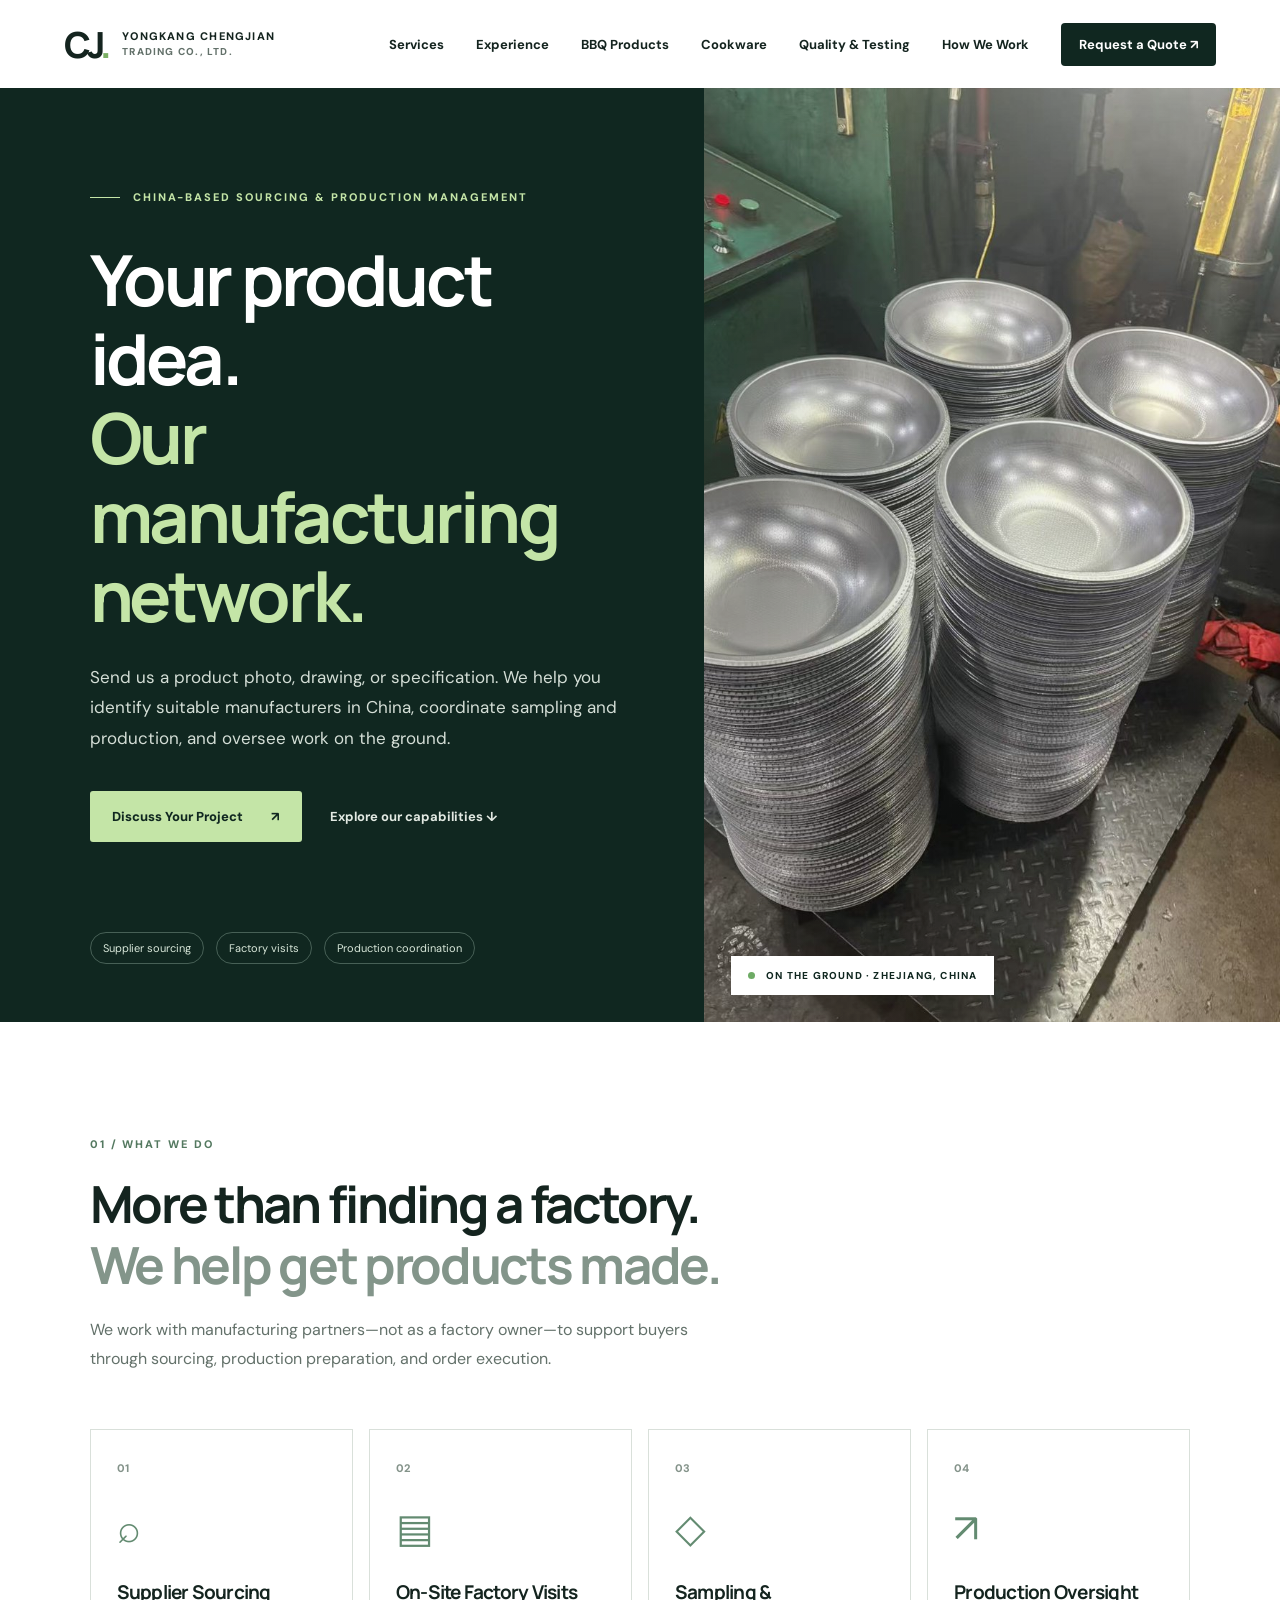
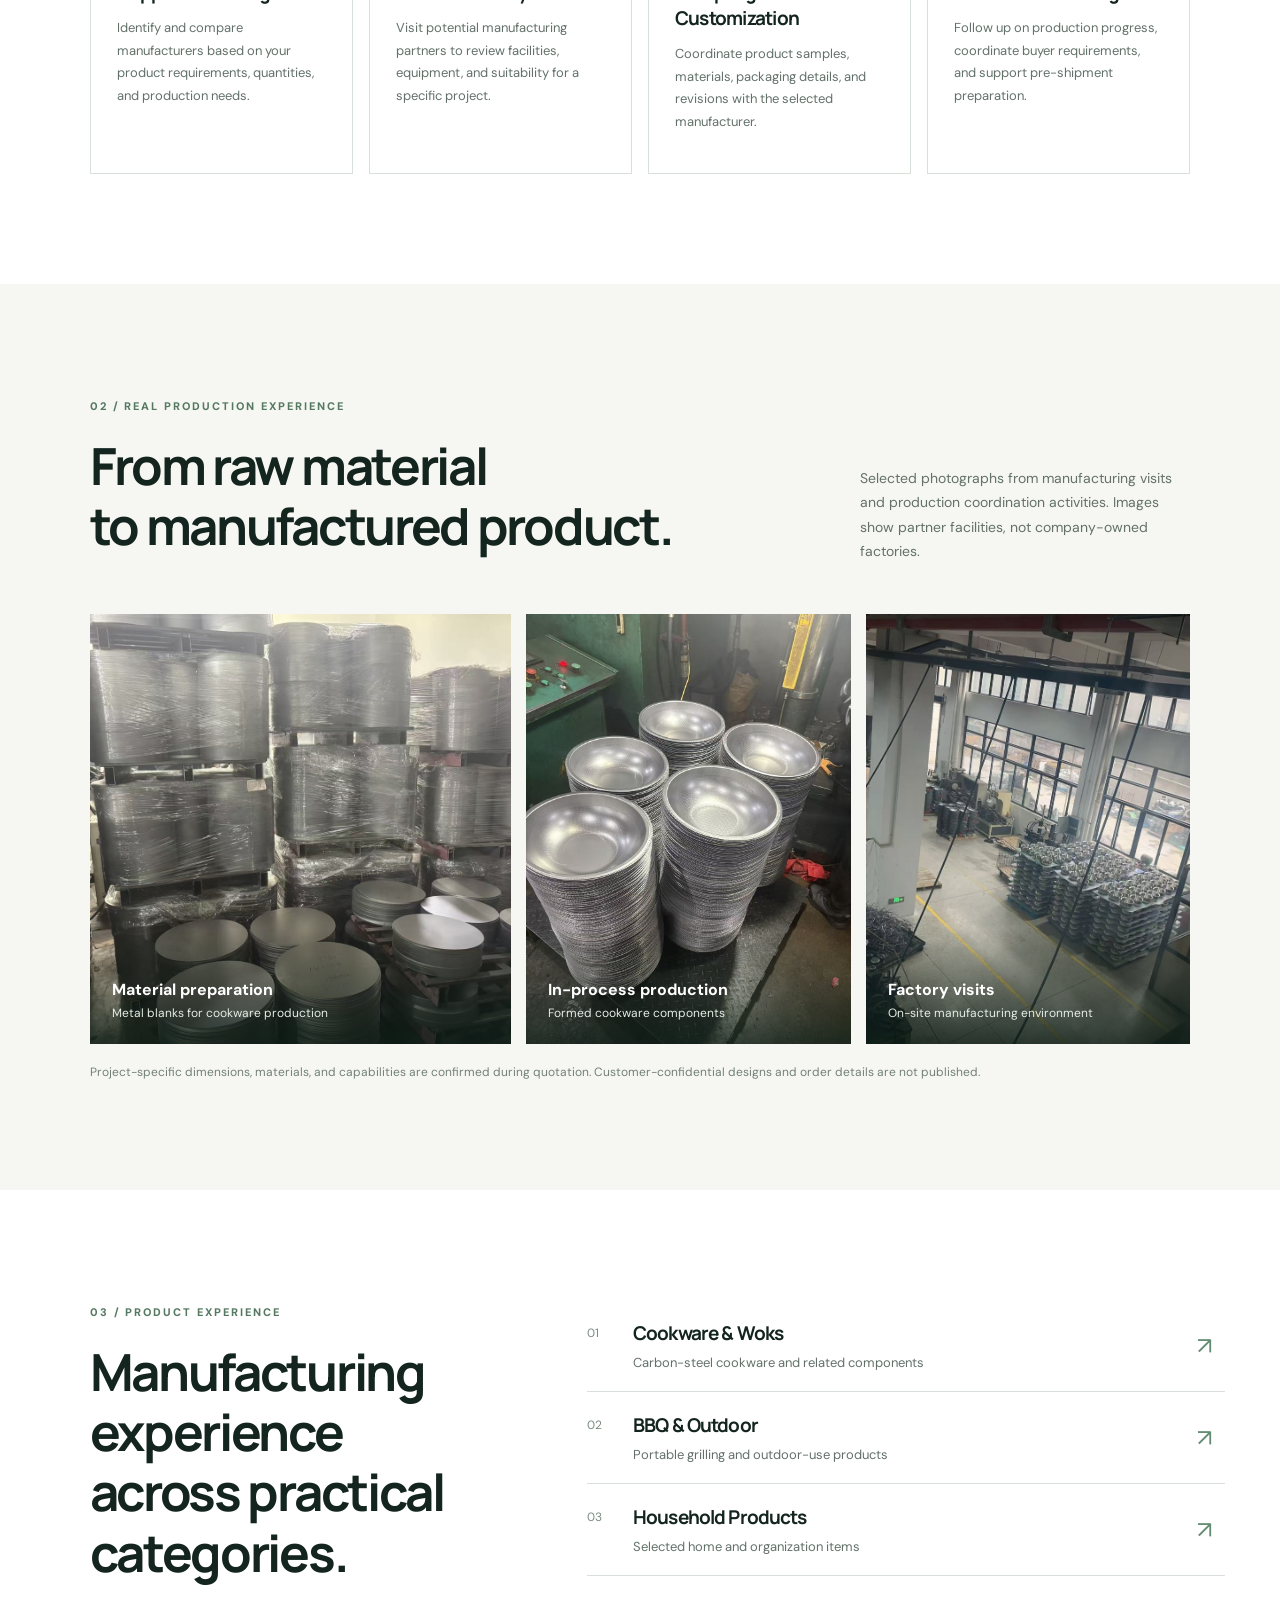
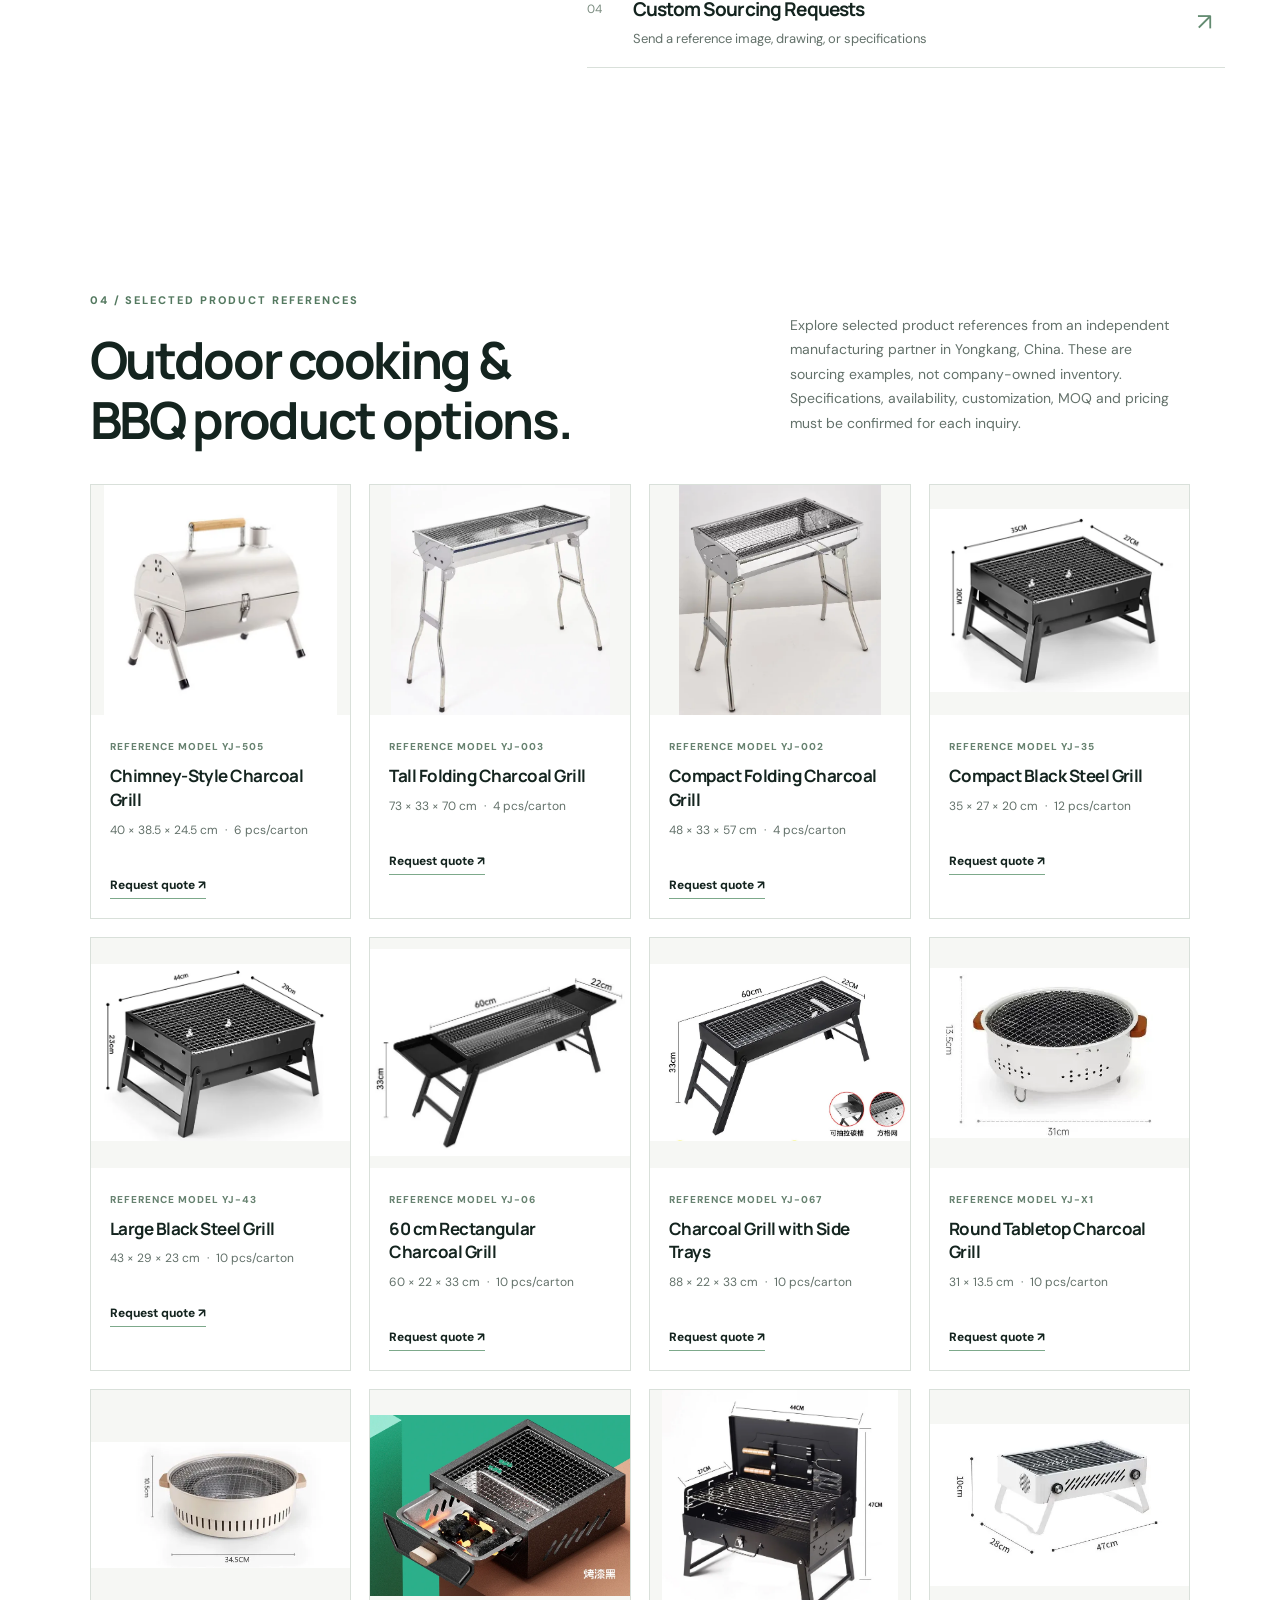
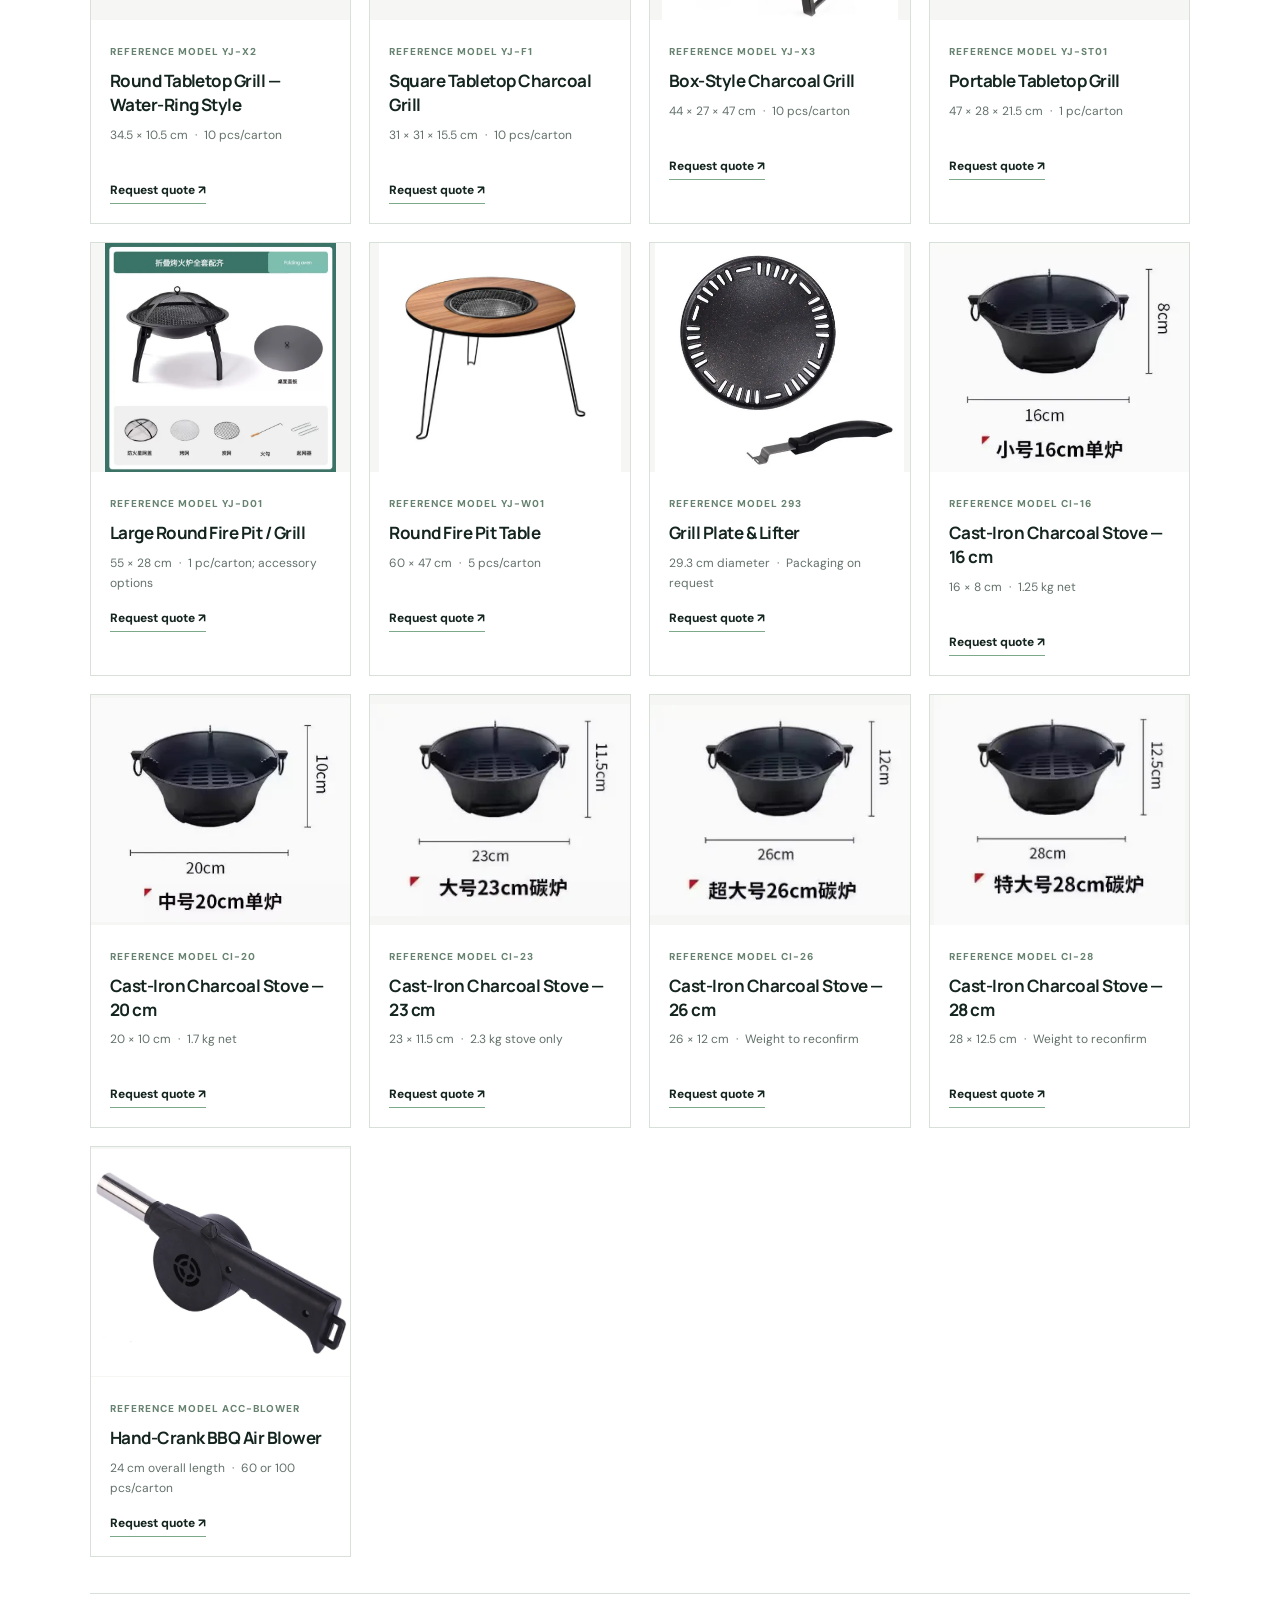
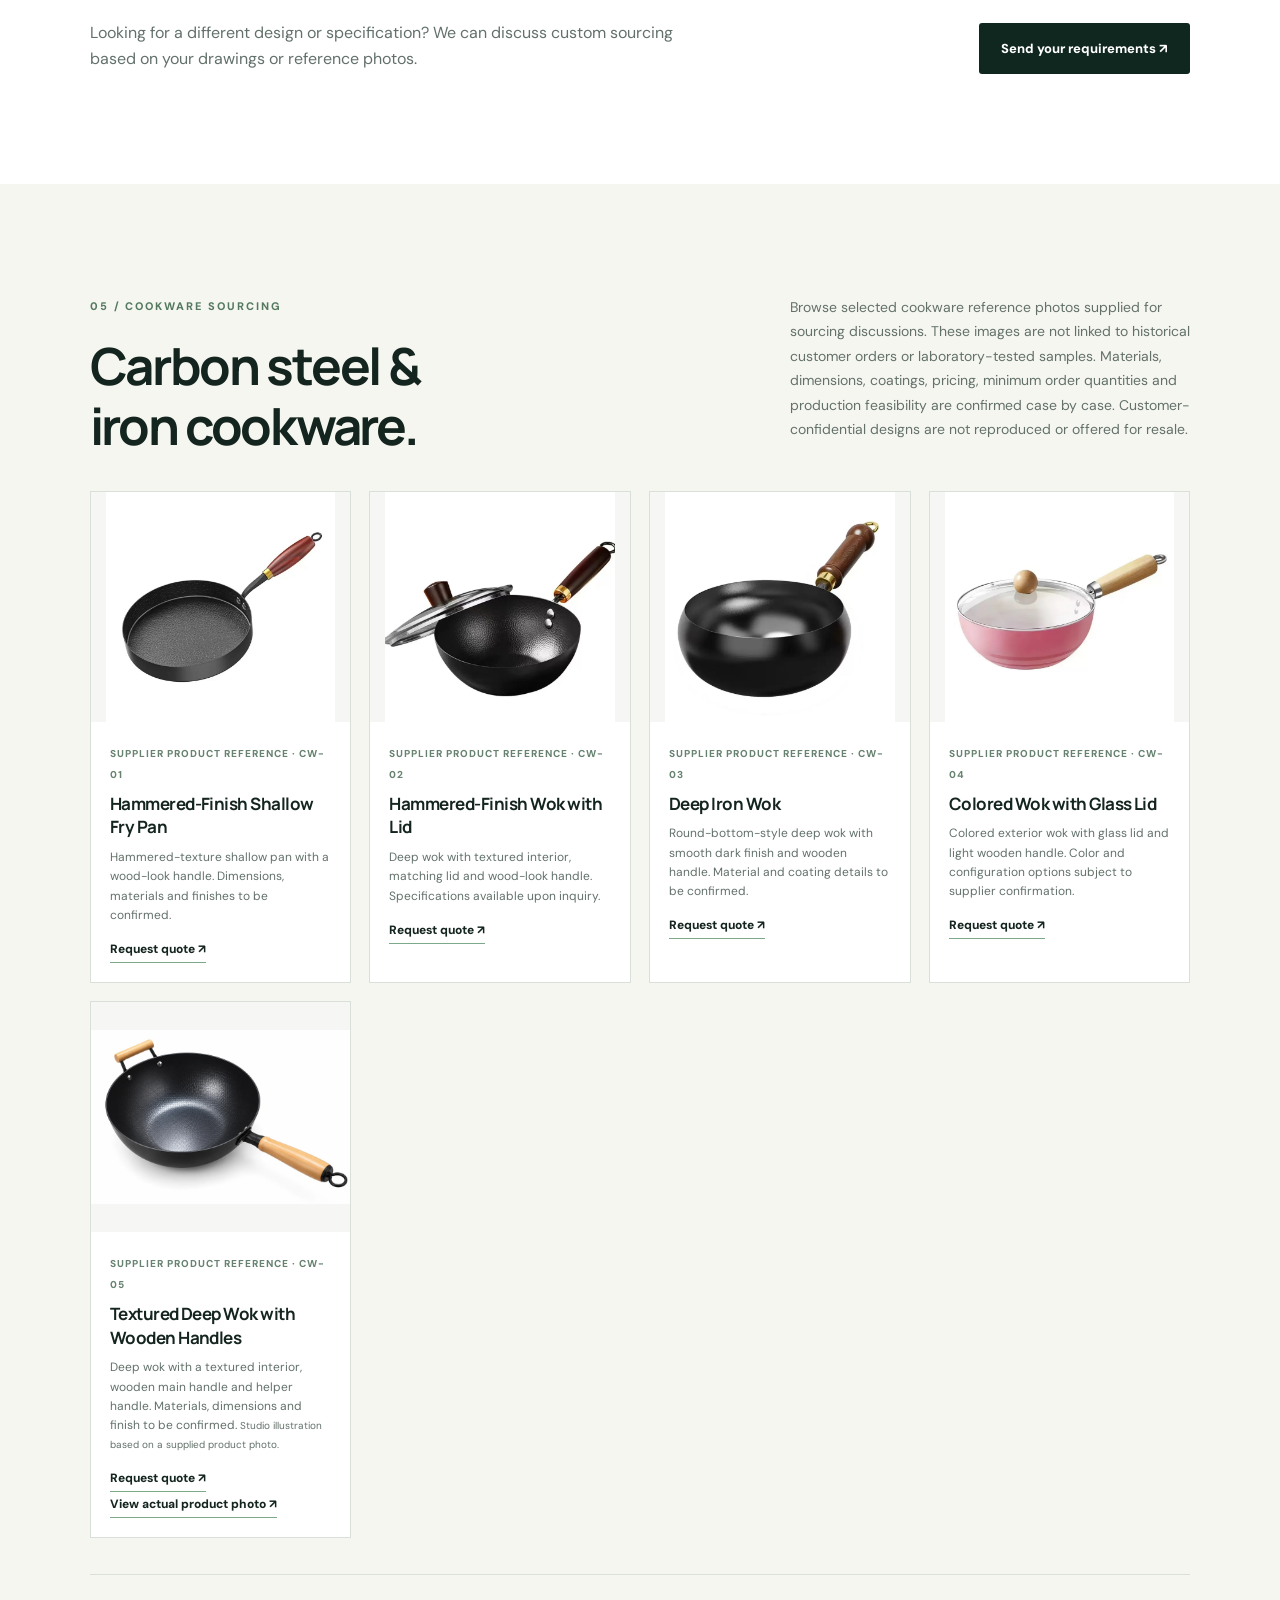
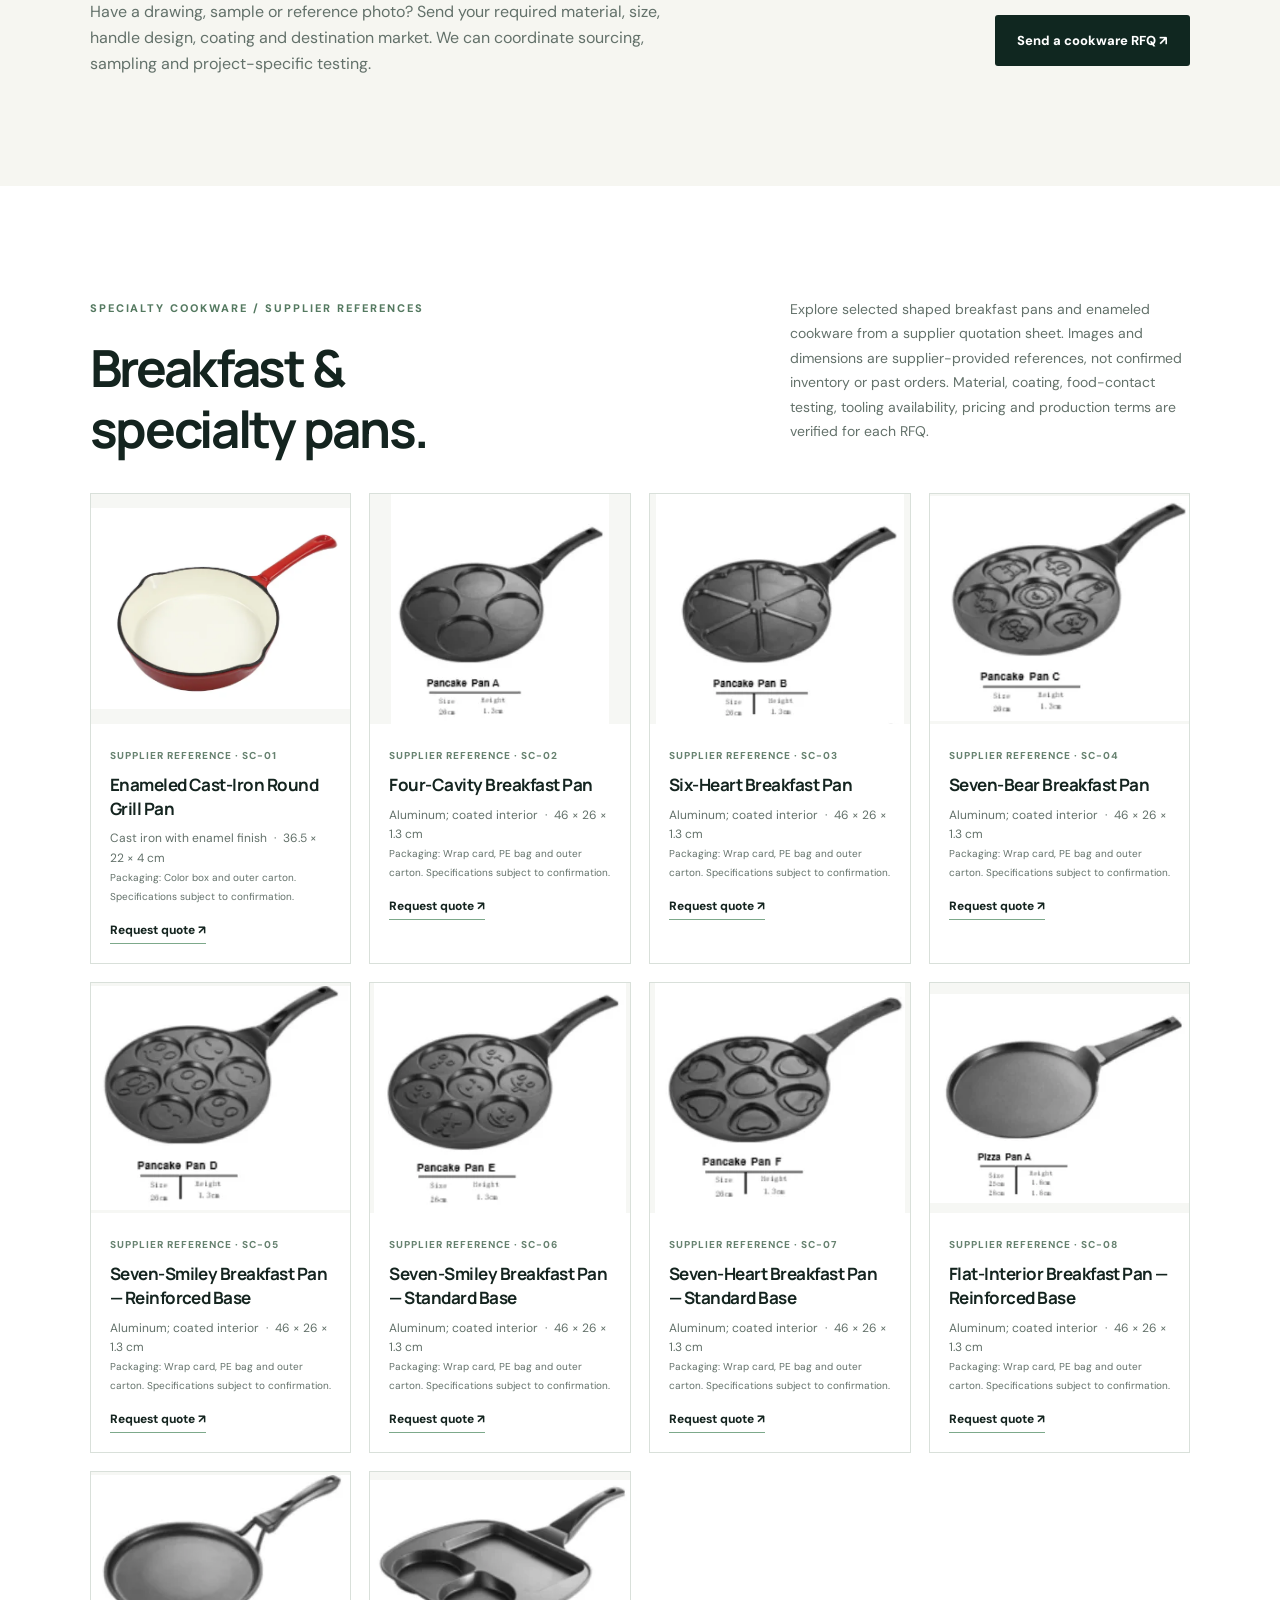
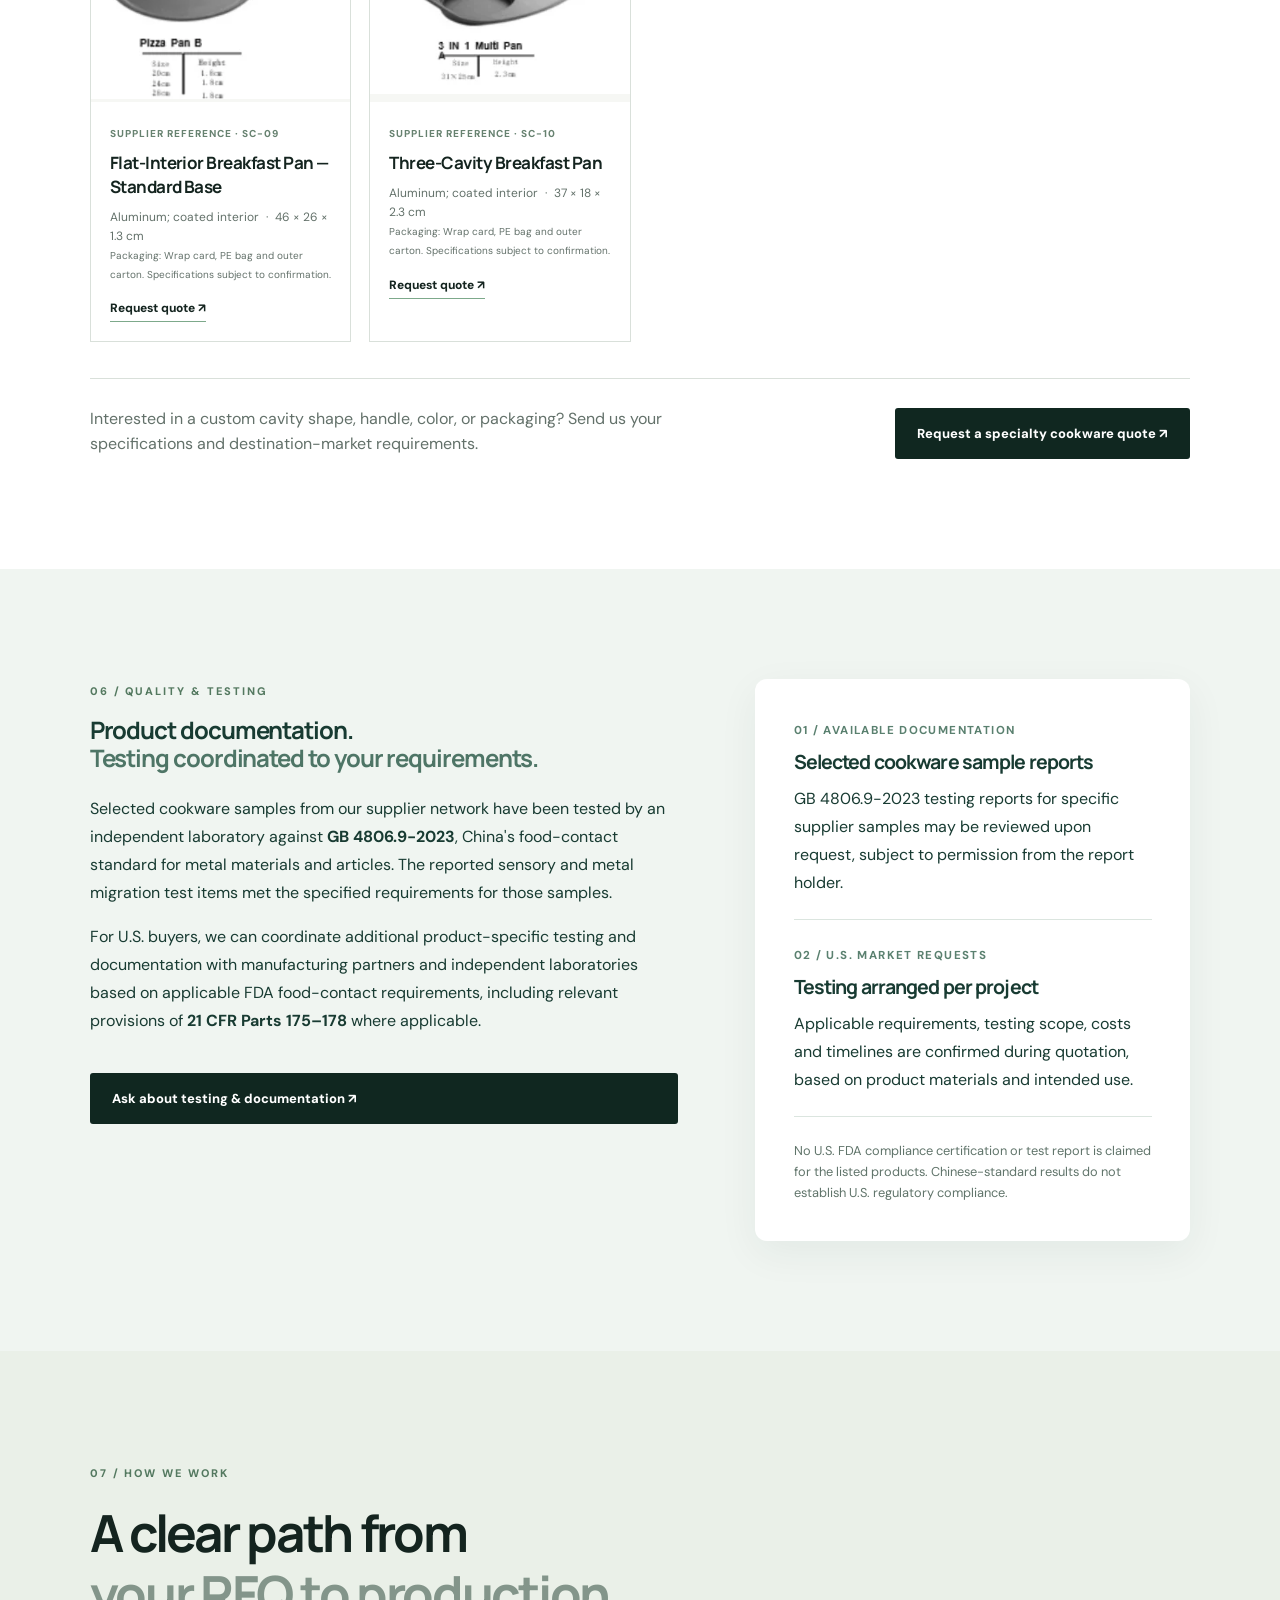
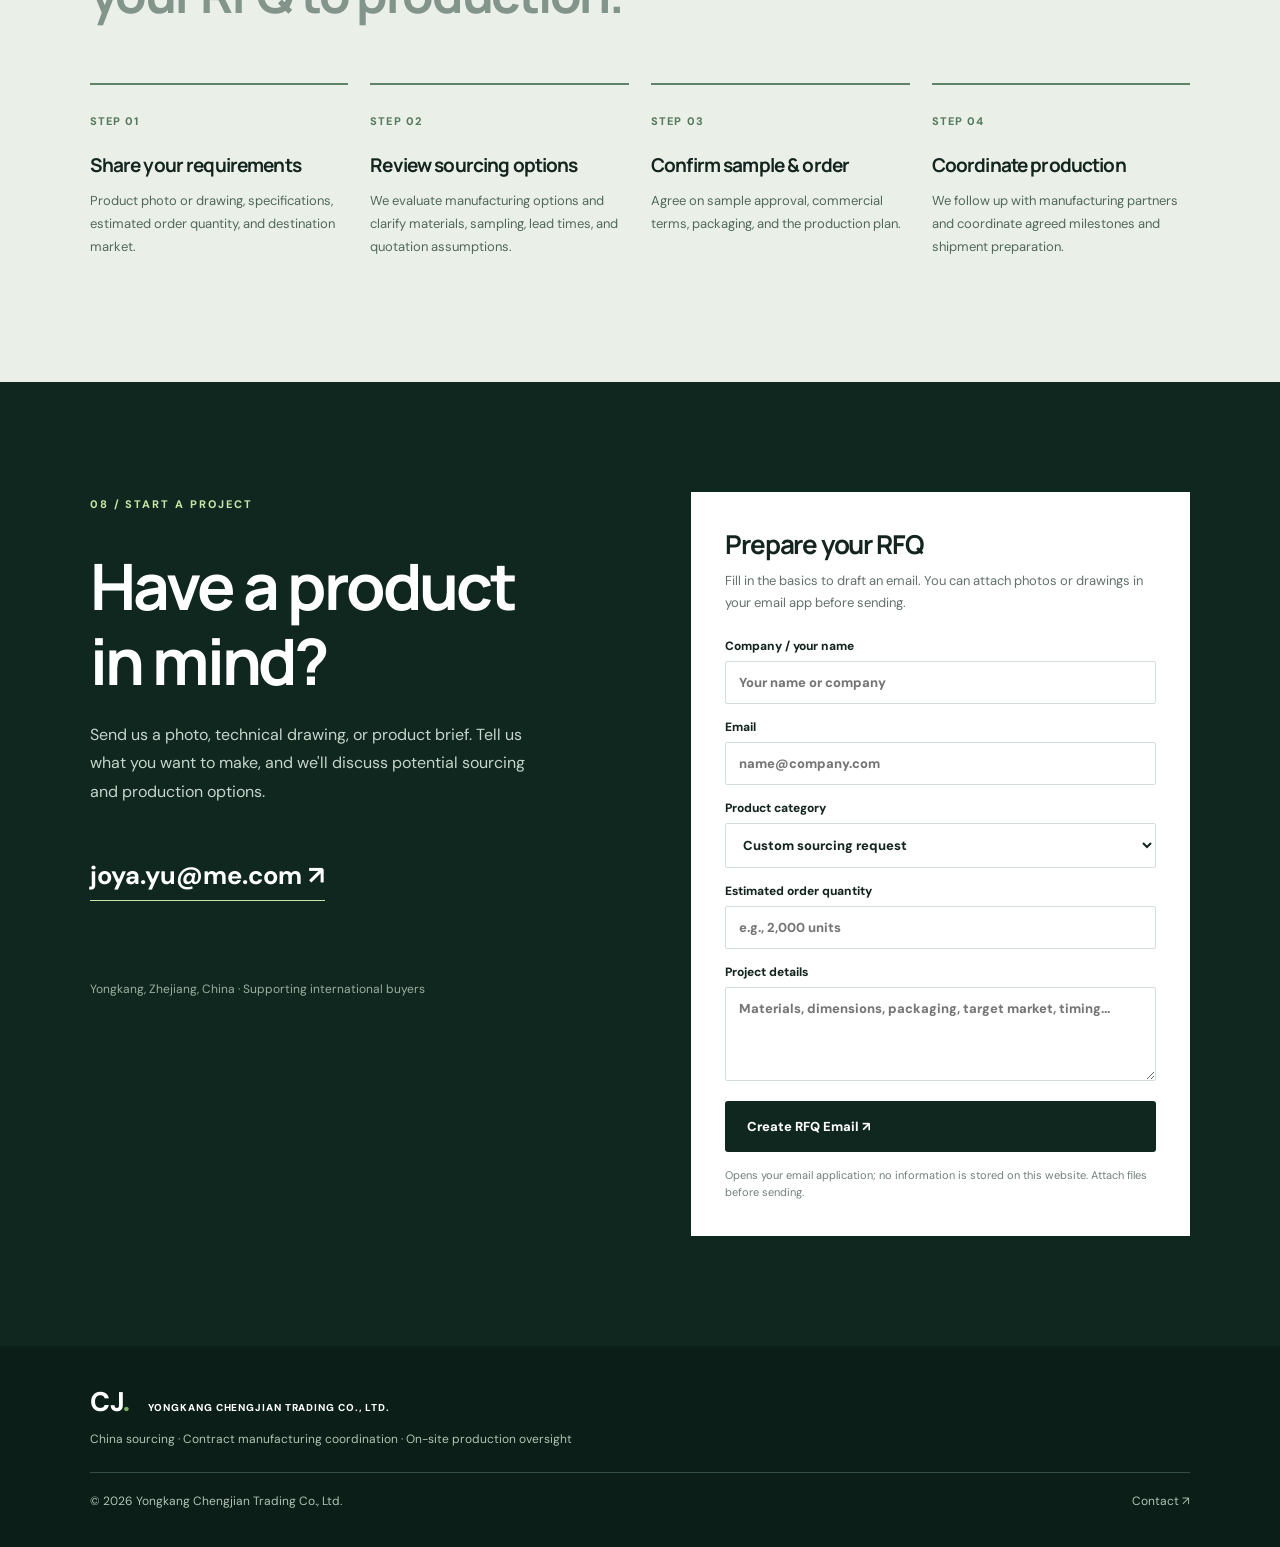
==== index.html @ e084991d "Add files via upload" ====
<!doctype html><html lang="en"><head><meta charset="utf-8"><meta name="viewport" content="width=device-width,initial-scale=1"><meta name="description" content="Yongkang Chengjian Trading — China-based product sourcing, contract manufacturing coordination, and on-site production oversight for international buyers."><title>Yongkang Chengjian Trading | Sourcing & Manufacturing Coordination</title><link rel="stylesheet" href="styles.css"></head><body>
<header class="header"><a class="brand" href="#home"><span class="brand-mark">CJ<span class="dot">.</span></span><span class="brand-caption">YONGKANG CHENGJIAN<br><small>TRADING CO., LTD.</small></span></a><nav aria-label="Main navigation"><a href="#services">Services</a><a href="#experience">Experience</a><a href="#products">BBQ Products</a><a href="#cookware">Cookware</a><a href="#quality">Quality & Testing</a><a href="#process">How We Work</a><a href="#contact" class="nav-cta">Request a Quote ↗</a></nav><button class="menu" aria-label="Toggle menu" aria-expanded="false">☰</button></header>
<main id="home"><section class="hero"><div class="hero-content"><div class="eyebrow"><span class="line"></span> CHINA-BASED SOURCING & PRODUCTION MANAGEMENT</div><h1>Your product idea.<br><em>Our manufacturing network.</em></h1><p>Send us a product photo, drawing, or specification. We help you identify suitable manufacturers in China, coordinate sampling and production, and oversee work on the ground.</p><div class="actions"><a class="btn btn-light" href="#contact">Discuss Your Project <span>↗</span></a><a class="text-link" href="#services">Explore our capabilities ↓</a></div><div class="hero-meta"><span>Supplier sourcing</span><span>Factory visits</span><span>Production coordination</span></div></div><div class="hero-photo" role="img" aria-label="Actual metal cookware manufacturing site"><div class="photo-caption"><span class="live-dot"></span> ON THE GROUND · ZHEJIANG, CHINA</div></div></section>
<section class="intro section" id="services"><div class="section-head"><span class="kicker">01 / WHAT WE DO</span><h2>More than finding a factory.<br><span>We help get products made.</span></h2><p>We work with manufacturing partners—not as a factory owner—to support buyers through sourcing, production preparation, and order execution.</p></div><div class="service-grid"><article class="service"><span class="service-num">01</span><div class="service-icon">⌕</div><h3>Supplier Sourcing</h3><p>Identify and compare manufacturers based on your product requirements, quantities, and production needs.</p></article><article class="service"><span class="service-num">02</span><div class="service-icon">▤</div><h3>On-Site Factory Visits</h3><p>Visit potential manufacturing partners to review facilities, equipment, and suitability for a specific project.</p></article><article class="service"><span class="service-num">03</span><div class="service-icon">◇</div><h3>Sampling & Customization</h3><p>Coordinate product samples, materials, packaging details, and revisions with the selected manufacturer.</p></article><article class="service"><span class="service-num">04</span><div class="service-icon">↗</div><h3>Production Oversight</h3><p>Follow up on production progress, coordinate buyer requirements, and support pre-shipment preparation.</p></article></div></section>
<section class="showcase section" id="experience"><div class="showcase-heading"><div><span class="kicker">02 / REAL PRODUCTION EXPERIENCE</span><h2>From raw material<br>to manufactured product.</h2></div><p>Selected photographs from manufacturing visits and production coordination activities. Images show partner facilities, not company-owned factories.</p></div><div class="photo-grid"><figure class="photo photo-a"><img src="assets/factory-3.jpg" alt="Stacks of circular metal blanks at a manufacturing site" loading="lazy"><figcaption><strong>Material preparation</strong><span>Metal blanks for cookware production</span></figcaption></figure><figure class="photo photo-b"><img src="assets/factory-4.jpg" alt="Formed cookware bodies arranged in batches" loading="lazy"><figcaption><strong>In-process production</strong><span>Formed cookware components</span></figcaption></figure><figure class="photo photo-c"><img src="assets/factory-1.jpg" alt="Partner manufacturing facility and equipment" loading="lazy"><figcaption><strong>Factory visits</strong><span>On-site manufacturing environment</span></figcaption></figure></div><p class="showcase-note">Project-specific dimensions, materials, and capabilities are confirmed during quotation. Customer-confidential designs and order details are not published.</p></section>
<section class="categories section"><div><span class="kicker">03 / PRODUCT EXPERIENCE</span><h2>Manufacturing experience<br>across practical categories.</h2></div><div class="category-list"><div><span class="category-index">01</span><h3>Cookware & Woks</h3><p>Carbon-steel cookware and related components</p><span class="arrow">↗</span></div><div><span class="category-index">02</span><h3>BBQ & Outdoor</h3><p>Portable grilling and outdoor-use products</p><span class="arrow">↗</span></div><div><span class="category-index">03</span><h3>Household Products</h3><p>Selected home and organization items</p><span class="arrow">↗</span></div><div><span class="category-index">04</span><h3>Custom Sourcing Requests</h3><p>Send a reference image, drawing, or specifications</p><span class="arrow">↗</span></div></div></section>
<section class="product-section section" id="products"><div class="product-top"><div><span class="kicker">04 / SELECTED PRODUCT REFERENCES</span><h2>Outdoor cooking &amp;<br>BBQ product options.</h2></div><p>Explore selected product references from an independent manufacturing partner in Yongkang, China. These are sourcing examples, not company-owned inventory. Specifications, availability, customization, MOQ and pricing must be confirmed for each inquiry.</p></div><div class="product-grid"><article class="product-card"><div class="product-image"><img src="assets/product-yj-505.webp" alt="Chimney-Style Charcoal Grill — supplier reference image" loading="lazy"></div><div class="product-info"><span class="product-code">REFERENCE MODEL YJ-505</span><h3>Chimney-Style Charcoal Grill</h3><p>40 × 38.5 × 24.5 cm <span class="spec-sep">·</span> 6 pcs/carton</p><a href="mailto:joya.yu@me.com?subject=RFQ%20%E2%80%94%20YJ-505" aria-label="Request quote for Chimney-Style Charcoal Grill">Request quote ↗</a></div></article><article class="product-card"><div class="product-image"><img src="assets/product-yj-003.webp" alt="Tall Folding Charcoal Grill — supplier reference image" loading="lazy"></div><div class="product-info"><span class="product-code">REFERENCE MODEL YJ-003</span><h3>Tall Folding Charcoal Grill</h3><p>73 × 33 × 70 cm <span class="spec-sep">·</span> 4 pcs/carton</p><a href="mailto:joya.yu@me.com?subject=RFQ%20%E2%80%94%20YJ-003" aria-label="Request quote for Tall Folding Charcoal Grill">Request quote ↗</a></div></article><article class="product-card"><div class="product-image"><img src="assets/product-yj-002.webp" alt="Compact Folding Charcoal Grill — supplier reference image" loading="lazy"></div><div class="product-info"><span class="product-code">REFERENCE MODEL YJ-002</span><h3>Compact Folding Charcoal Grill</h3><p>48 × 33 × 57 cm <span class="spec-sep">·</span> 4 pcs/carton</p><a href="mailto:joya.yu@me.com?subject=RFQ%20%E2%80%94%20YJ-002" aria-label="Request quote for Compact Folding Charcoal Grill">Request quote ↗</a></div></article><article class="product-card"><div class="product-image"><img src="assets/product-yj-35.webp" alt="Compact Black Steel Grill — supplier reference image" loading="lazy"></div><div class="product-info"><span class="product-code">REFERENCE MODEL YJ-35</span><h3>Compact Black Steel Grill</h3><p>35 × 27 × 20 cm <span class="spec-sep">·</span> 12 pcs/carton</p><a href="mailto:joya.yu@me.com?subject=RFQ%20%E2%80%94%20YJ-35" aria-label="Request quote for Compact Black Steel Grill">Request quote ↗</a></div></article><article class="product-card"><div class="product-image"><img src="assets/product-yj-43.webp" alt="Large Black Steel Grill — supplier reference image" loading="lazy"></div><div class="product-info"><span class="product-code">REFERENCE MODEL YJ-43</span><h3>Large Black Steel Grill</h3><p>43 × 29 × 23 cm <span class="spec-sep">·</span> 10 pcs/carton</p><a href="mailto:joya.yu@me.com?subject=RFQ%20%E2%80%94%20YJ-43" aria-label="Request quote for Large Black Steel Grill">Request quote ↗</a></div></article><article class="product-card"><div class="product-image"><img src="assets/product-yj-06.webp" alt="60 cm Rectangular Charcoal Grill — supplier reference image" loading="lazy"></div><div class="product-info"><span class="product-code">REFERENCE MODEL YJ-06</span><h3>60 cm Rectangular Charcoal Grill</h3><p>60 × 22 × 33 cm <span class="spec-sep">·</span> 10 pcs/carton</p><a href="mailto:joya.yu@me.com?subject=RFQ%20%E2%80%94%20YJ-06" aria-label="Request quote for 60 cm Rectangular Charcoal Grill">Request quote ↗</a></div></article><article class="product-card"><div class="product-image"><img src="assets/product-yj-067.webp" alt="Charcoal Grill with Side Trays — supplier reference image" loading="lazy"></div><div class="product-info"><span class="product-code">REFERENCE MODEL YJ-067</span><h3>Charcoal Grill with Side Trays</h3><p>88 × 22 × 33 cm <span class="spec-sep">·</span> 10 pcs/carton</p><a href="mailto:joya.yu@me.com?subject=RFQ%20%E2%80%94%20YJ-067" aria-label="Request quote for Charcoal Grill with Side Trays">Request quote ↗</a></div></article><article class="product-card"><div class="product-image"><img src="assets/product-yj-x1.webp" alt="Round Tabletop Charcoal Grill — supplier reference image" loading="lazy"></div><div class="product-info"><span class="product-code">REFERENCE MODEL YJ-X1</span><h3>Round Tabletop Charcoal Grill</h3><p>31 × 13.5 cm <span class="spec-sep">·</span> 10 pcs/carton</p><a href="mailto:joya.yu@me.com?subject=RFQ%20%E2%80%94%20YJ-X1" aria-label="Request quote for Round Tabletop Charcoal Grill">Request quote ↗</a></div></article><article class="product-card"><div class="product-image"><img src="assets/product-yj-x2.webp" alt="Round Tabletop Grill — Water-Ring Style — supplier reference image" loading="lazy"></div><div class="product-info"><span class="product-code">REFERENCE MODEL YJ-X2</span><h3>Round Tabletop Grill — Water-Ring Style</h3><p>34.5 × 10.5 cm <span class="spec-sep">·</span> 10 pcs/carton</p><a href="mailto:joya.yu@me.com?subject=RFQ%20%E2%80%94%20YJ-X2" aria-label="Request quote for Round Tabletop Grill — Water-Ring Style">Request quote ↗</a></div></article><article class="product-card"><div class="product-image"><img src="assets/product-yj-f1.webp" alt="Square Tabletop Charcoal Grill — supplier reference image" loading="lazy"></div><div class="product-info"><span class="product-code">REFERENCE MODEL YJ-F1</span><h3>Square Tabletop Charcoal Grill</h3><p>31 × 31 × 15.5 cm <span class="spec-sep">·</span> 10 pcs/carton</p><a href="mailto:joya.yu@me.com?subject=RFQ%20%E2%80%94%20YJ-F1" aria-label="Request quote for Square Tabletop Charcoal Grill">Request quote ↗</a></div></article><article class="product-card"><div class="product-image"><img src="assets/product-yj-x3.webp" alt="Box-Style Charcoal Grill — supplier reference image" loading="lazy"></div><div class="product-info"><span class="product-code">REFERENCE MODEL YJ-X3</span><h3>Box-Style Charcoal Grill</h3><p>44 × 27 × 47 cm <span class="spec-sep">·</span> 10 pcs/carton</p><a href="mailto:joya.yu@me.com?subject=RFQ%20%E2%80%94%20YJ-X3" aria-label="Request quote for Box-Style Charcoal Grill">Request quote ↗</a></div></article><article class="product-card"><div class="product-image"><img src="assets/product-yj-st01.webp" alt="Portable Tabletop Grill — supplier reference image" loading="lazy"></div><div class="product-info"><span class="product-code">REFERENCE MODEL YJ-ST01</span><h3>Portable Tabletop Grill</h3><p>47 × 28 × 21.5 cm <span class="spec-sep">·</span> 1 pc/carton</p><a href="mailto:joya.yu@me.com?subject=RFQ%20%E2%80%94%20YJ-ST01" aria-label="Request quote for Portable Tabletop Grill">Request quote ↗</a></div></article><article class="product-card"><div class="product-image"><img src="assets/product-yj-d01.webp" alt="Large Round Fire Pit / Grill — supplier reference image" loading="lazy"></div><div class="product-info"><span class="product-code">REFERENCE MODEL YJ-D01</span><h3>Large Round Fire Pit / Grill</h3><p>55 × 28 cm <span class="spec-sep">·</span> 1 pc/carton; accessory options</p><a href="mailto:joya.yu@me.com?subject=RFQ%20%E2%80%94%20YJ-D01" aria-label="Request quote for Large Round Fire Pit / Grill">Request quote ↗</a></div></article><article class="product-card"><div class="product-image"><img src="assets/product-yj-w01.webp" alt="Round Fire Pit Table — supplier reference image" loading="lazy"></div><div class="product-info"><span class="product-code">REFERENCE MODEL YJ-W01</span><h3>Round Fire Pit Table</h3><p>60 × 47 cm <span class="spec-sep">·</span> 5 pcs/carton</p><a href="mailto:joya.yu@me.com?subject=RFQ%20%E2%80%94%20YJ-W01" aria-label="Request quote for Round Fire Pit Table">Request quote ↗</a></div></article><article class="product-card"><div class="product-image"><img src="assets/product-293.webp" alt="Grill Plate &amp; Lifter — supplier reference image" loading="lazy"></div><div class="product-info"><span class="product-code">REFERENCE MODEL 293</span><h3>Grill Plate &amp; Lifter</h3><p>29.3 cm diameter <span class="spec-sep">·</span> Packaging on request</p><a href="mailto:joya.yu@me.com?subject=RFQ%20%E2%80%94%20293" aria-label="Request quote for Grill Plate &amp; Lifter">Request quote ↗</a></div></article><article class="product-card"><div class="product-image"><img src="assets/product-ci-16.webp" alt="Cast-Iron Charcoal Stove — 16 cm — supplier reference image" loading="lazy"></div><div class="product-info"><span class="product-code">REFERENCE MODEL CI-16</span><h3>Cast-Iron Charcoal Stove — 16 cm</h3><p>16 × 8 cm <span class="spec-sep">·</span> 1.25 kg net</p><a href="mailto:joya.yu@me.com?subject=RFQ%20%E2%80%94%20CI-16" aria-label="Request quote for Cast-Iron Charcoal Stove — 16 cm">Request quote ↗</a></div></article><article class="product-card"><div class="product-image"><img src="assets/product-ci-20.webp" alt="Cast-Iron Charcoal Stove — 20 cm — supplier reference image" loading="lazy"></div><div class="product-info"><span class="product-code">REFERENCE MODEL CI-20</span><h3>Cast-Iron Charcoal Stove — 20 cm</h3><p>20 × 10 cm <span class="spec-sep">·</span> 1.7 kg net</p><a href="mailto:joya.yu@me.com?subject=RFQ%20%E2%80%94%20CI-20" aria-label="Request quote for Cast-Iron Charcoal Stove — 20 cm">Request quote ↗</a></div></article><article class="product-card"><div class="product-image"><img src="assets/product-ci-23.webp" alt="Cast-Iron Charcoal Stove — 23 cm — supplier reference image" loading="lazy"></div><div class="product-info"><span class="product-code">REFERENCE MODEL CI-23</span><h3>Cast-Iron Charcoal Stove — 23 cm</h3><p>23 × 11.5 cm <span class="spec-sep">·</span> 2.3 kg stove only</p><a href="mailto:joya.yu@me.com?subject=RFQ%20%E2%80%94%20CI-23" aria-label="Request quote for Cast-Iron Charcoal Stove — 23 cm">Request quote ↗</a></div></article><article class="product-card"><div class="product-image"><img src="assets/product-ci-26.webp" alt="Cast-Iron Charcoal Stove — 26 cm — supplier reference image" loading="lazy"></div><div class="product-info"><span class="product-code">REFERENCE MODEL CI-26</span><h3>Cast-Iron Charcoal Stove — 26 cm</h3><p>26 × 12 cm <span class="spec-sep">·</span> Weight to reconfirm</p><a href="mailto:joya.yu@me.com?subject=RFQ%20%E2%80%94%20CI-26" aria-label="Request quote for Cast-Iron Charcoal Stove — 26 cm">Request quote ↗</a></div></article><article class="product-card"><div class="product-image"><img src="assets/product-ci-28.webp" alt="Cast-Iron Charcoal Stove — 28 cm — supplier reference image" loading="lazy"></div><div class="product-info"><span class="product-code">REFERENCE MODEL CI-28</span><h3>Cast-Iron Charcoal Stove — 28 cm</h3><p>28 × 12.5 cm <span class="spec-sep">·</span> Weight to reconfirm</p><a href="mailto:joya.yu@me.com?subject=RFQ%20%E2%80%94%20CI-28" aria-label="Request quote for Cast-Iron Charcoal Stove — 28 cm">Request quote ↗</a></div></article><article class="product-card"><div class="product-image"><img src="assets/product-acc-blower.webp" alt="Hand-Crank BBQ Air Blower — supplier reference image" loading="lazy"></div><div class="product-info"><span class="product-code">REFERENCE MODEL ACC-BLOWER</span><h3>Hand-Crank BBQ Air Blower</h3><p>24 cm overall length <span class="spec-sep">·</span> 60 or 100 pcs/carton</p><a href="mailto:joya.yu@me.com?subject=RFQ%20%E2%80%94%20ACC-BLOWER" aria-label="Request quote for Hand-Crank BBQ Air Blower">Request quote ↗</a></div></article></div><div class="product-bottom"><p>Looking for a different design or specification? We can discuss custom sourcing based on your drawings or reference photos.</p><a class="btn btn-dark" href="#contact">Send your requirements ↗</a></div></section><section class="product-section section cookware-section" id="cookware"><div class="product-top"><div><span class="kicker">05 / COOKWARE SOURCING</span><h2>Carbon steel &amp;<br>iron cookware.</h2></div><p>Browse selected cookware reference photos supplied for sourcing discussions. These images are not linked to historical customer orders or laboratory-tested samples. Materials, dimensions, coatings, pricing, minimum order quantities and production feasibility are confirmed case by case. Customer-confidential designs are not reproduced or offered for resale.</p></div><div class="product-grid"><article class="product-card cookware-card"><div class="product-image"><img src="assets/cookware-reference-1.webp" alt="Hammered-Finish Shallow Fry Pan — supplied product reference photo" loading="lazy"></div><div class="product-info"><span class="product-code">SUPPLIER PRODUCT REFERENCE · CW-01</span><h3>Hammered-Finish Shallow Fry Pan</h3><p>Hammered-texture shallow pan with a wood-look handle. Dimensions, materials and finishes to be confirmed.</p><a href="mailto:joya.yu@me.com?subject=Cookware%20RFQ%20%E2%80%94%20Hammered-Finish%20Shallow%20Fry%20Pan" aria-label="Request quote for Hammered-Finish Shallow Fry Pan">Request quote ↗</a></div></article><article class="product-card cookware-card"><div class="product-image"><img src="assets/cookware-reference-2.webp" alt="Hammered-Finish Wok with Lid — supplied product reference photo" loading="lazy"></div><div class="product-info"><span class="product-code">SUPPLIER PRODUCT REFERENCE · CW-02</span><h3>Hammered-Finish Wok with Lid</h3><p>Deep wok with textured interior, matching lid and wood-look handle. Specifications available upon inquiry.</p><a href="mailto:joya.yu@me.com?subject=Cookware%20RFQ%20%E2%80%94%20Hammered-Finish%20Wok%20with%20Lid" aria-label="Request quote for Hammered-Finish Wok with Lid">Request quote ↗</a></div></article><article class="product-card cookware-card"><div class="product-image"><img src="assets/cookware-reference-3.webp" alt="Deep Iron Wok — supplied product reference photo" loading="lazy"></div><div class="product-info"><span class="product-code">SUPPLIER PRODUCT REFERENCE · CW-03</span><h3>Deep Iron Wok</h3><p>Round-bottom-style deep wok with smooth dark finish and wooden handle. Material and coating details to be confirmed.</p><a href="mailto:joya.yu@me.com?subject=Cookware%20RFQ%20%E2%80%94%20Deep%20Iron%20Wok" aria-label="Request quote for Deep Iron Wok">Request quote ↗</a></div></article><article class="product-card cookware-card"><div class="product-image"><img src="assets/cookware-reference-4.webp" alt="Colored Wok with Glass Lid — supplied product reference photo" loading="lazy"></div><div class="product-info"><span class="product-code">SUPPLIER PRODUCT REFERENCE · CW-04</span><h3>Colored Wok with Glass Lid</h3><p>Colored exterior wok with glass lid and light wooden handle. Color and configuration options subject to supplier confirmation.</p><a href="mailto:joya.yu@me.com?subject=Cookware%20RFQ%20%E2%80%94%20Colored%20Wok%20with%20Glass%20Lid" aria-label="Request quote for Colored Wok with Glass Lid">Request quote ↗</a></div></article><article class="product-card cookware-card"><div class="product-image"><img src="assets/cookware-reference-5.webp" alt="Textured deep wok with wooden main handle and helper handle — illustrative studio rendering based on a supplied product photograph" loading="lazy"></div><div class="product-info"><span class="product-code">SUPPLIER PRODUCT REFERENCE · CW-05</span><h3>Textured Deep Wok with Wooden Handles</h3><p>Deep wok with a textured interior, wooden main handle and helper handle. Materials, dimensions and finish to be confirmed. <small>Studio illustration based on a supplied product photo.</small></p><a href="mailto:joya.yu@me.com?subject=Cookware%20RFQ%20%E2%80%94%20CW-05%20Textured%20Deep%20Wok" aria-label="Request quote for Textured Deep Wok with Wooden Handles">Request quote ↗</a><a href="assets/cookware-reference-5-original.webp" target="_blank" rel="noopener" aria-label="View original supplied photograph of textured deep wok">View actual product photo ↗</a></div></article></div><div class="product-bottom"><p>Have a drawing, sample or reference photo? Send your required material, size, handle design, coating and destination market. We can coordinate sourcing, sampling and project-specific testing.</p><a class="btn btn-dark" href="mailto:joya.yu@me.com?subject=Custom%20Cookware%20RFQ">Send a cookware RFQ ↗</a></div></section><section class="product-section section specialty-section" id="specialty"><div class="product-top"><div><span class="kicker">SPECIALTY COOKWARE / SUPPLIER REFERENCES</span><h2>Breakfast &amp;<br>specialty pans.</h2></div><p>Explore selected shaped breakfast pans and enameled cookware from a supplier quotation sheet. Images and dimensions are supplier-provided references, not confirmed inventory or past orders. Material, coating, food-contact testing, tooling availability, pricing and production terms are verified for each RFQ.</p></div><div class="product-grid"><article class="product-card cookware-card"><div class="product-image"><img src="assets/specialty-01.webp" alt="Supplier-provided reference image: Enameled Cast-Iron Round Grill Pan" loading="lazy"></div><div class="product-info"><span class="product-code">SUPPLIER REFERENCE · SC-01</span><h3>Enameled Cast-Iron Round Grill Pan</h3><p>Cast iron with enamel finish <span class="spec-sep">·</span> 36.5 × 22 × 4 cm<br><small>Packaging: Color box and outer carton. Specifications subject to confirmation.</small></p><a href="mailto:joya.yu@me.com?subject=RFQ%20%E2%80%94%20SC-01%20Enameled%20Cast-Iron%20Round%20Grill%20Pan">Request quote ↗</a></div></article><article class="product-card cookware-card"><div class="product-image"><img src="assets/specialty-02.webp" alt="Supplier-provided reference image: Four-Cavity Breakfast Pan" loading="lazy"></div><div class="product-info"><span class="product-code">SUPPLIER REFERENCE · SC-02</span><h3>Four-Cavity Breakfast Pan</h3><p>Aluminum; coated interior <span class="spec-sep">·</span> 46 × 26 × 1.3 cm<br><small>Packaging: Wrap card, PE bag and outer carton. Specifications subject to confirmation.</small></p><a href="mailto:joya.yu@me.com?subject=RFQ%20%E2%80%94%20SC-02%20Four-Cavity%20Breakfast%20Pan">Request quote ↗</a></div></article><article class="product-card cookware-card"><div class="product-image"><img src="assets/specialty-03.webp" alt="Supplier-provided reference image: Six-Heart Breakfast Pan" loading="lazy"></div><div class="product-info"><span class="product-code">SUPPLIER REFERENCE · SC-03</span><h3>Six-Heart Breakfast Pan</h3><p>Aluminum; coated interior <span class="spec-sep">·</span> 46 × 26 × 1.3 cm<br><small>Packaging: Wrap card, PE bag and outer carton. Specifications subject to confirmation.</small></p><a href="mailto:joya.yu@me.com?subject=RFQ%20%E2%80%94%20SC-03%20Six-Heart%20Breakfast%20Pan">Request quote ↗</a></div></article><article class="product-card cookware-card"><div class="product-image"><img src="assets/specialty-04.webp" alt="Supplier-provided reference image: Seven-Bear Breakfast Pan" loading="lazy"></div><div class="product-info"><span class="product-code">SUPPLIER REFERENCE · SC-04</span><h3>Seven-Bear Breakfast Pan</h3><p>Aluminum; coated interior <span class="spec-sep">·</span> 46 × 26 × 1.3 cm<br><small>Packaging: Wrap card, PE bag and outer carton. Specifications subject to confirmation.</small></p><a href="mailto:joya.yu@me.com?subject=RFQ%20%E2%80%94%20SC-04%20Seven-Bear%20Breakfast%20Pan">Request quote ↗</a></div></article><article class="product-card cookware-card"><div class="product-image"><img src="assets/specialty-05.webp" alt="Supplier-provided reference image: Seven-Smiley Breakfast Pan — Reinforced Base" loading="lazy"></div><div class="product-info"><span class="product-code">SUPPLIER REFERENCE · SC-05</span><h3>Seven-Smiley Breakfast Pan — Reinforced Base</h3><p>Aluminum; coated interior <span class="spec-sep">·</span> 46 × 26 × 1.3 cm<br><small>Packaging: Wrap card, PE bag and outer carton. Specifications subject to confirmation.</small></p><a href="mailto:joya.yu@me.com?subject=RFQ%20%E2%80%94%20SC-05%20Seven-Smiley%20Breakfast%20Pan%20%E2%80%94%20Reinforced%20Base">Request quote ↗</a></div></article><article class="product-card cookware-card"><div class="product-image"><img src="assets/specialty-06.webp" alt="Supplier-provided reference image: Seven-Smiley Breakfast Pan — Standard Base" loading="lazy"></div><div class="product-info"><span class="product-code">SUPPLIER REFERENCE · SC-06</span><h3>Seven-Smiley Breakfast Pan — Standard Base</h3><p>Aluminum; coated interior <span class="spec-sep">·</span> 46 × 26 × 1.3 cm<br><small>Packaging: Wrap card, PE bag and outer carton. Specifications subject to confirmation.</small></p><a href="mailto:joya.yu@me.com?subject=RFQ%20%E2%80%94%20SC-06%20Seven-Smiley%20Breakfast%20Pan%20%E2%80%94%20Standard%20Base">Request quote ↗</a></div></article><article class="product-card cookware-card"><div class="product-image"><img src="assets/specialty-07.webp" alt="Supplier-provided reference image: Seven-Heart Breakfast Pan — Standard Base" loading="lazy"></div><div class="product-info"><span class="product-code">SUPPLIER REFERENCE · SC-07</span><h3>Seven-Heart Breakfast Pan — Standard Base</h3><p>Aluminum; coated interior <span class="spec-sep">·</span> 46 × 26 × 1.3 cm<br><small>Packaging: Wrap card, PE bag and outer carton. Specifications subject to confirmation.</small></p><a href="mailto:joya.yu@me.com?subject=RFQ%20%E2%80%94%20SC-07%20Seven-Heart%20Breakfast%20Pan%20%E2%80%94%20Standard%20Base">Request quote ↗</a></div></article><article class="product-card cookware-card"><div class="product-image"><img src="assets/specialty-08.webp" alt="Supplier-provided reference image: Flat-Interior Breakfast Pan — Reinforced Base" loading="lazy"></div><div class="product-info"><span class="product-code">SUPPLIER REFERENCE · SC-08</span><h3>Flat-Interior Breakfast Pan — Reinforced Base</h3><p>Aluminum; coated interior <span class="spec-sep">·</span> 46 × 26 × 1.3 cm<br><small>Packaging: Wrap card, PE bag and outer carton. Specifications subject to confirmation.</small></p><a href="mailto:joya.yu@me.com?subject=RFQ%20%E2%80%94%20SC-08%20Flat-Interior%20Breakfast%20Pan%20%E2%80%94%20Reinforced%20Base">Request quote ↗</a></div></article><article class="product-card cookware-card"><div class="product-image"><img src="assets/specialty-09.webp" alt="Supplier-provided reference image: Flat-Interior Breakfast Pan — Standard Base" loading="lazy"></div><div class="product-info"><span class="product-code">SUPPLIER REFERENCE · SC-09</span><h3>Flat-Interior Breakfast Pan — Standard Base</h3><p>Aluminum; coated interior <span class="spec-sep">·</span> 46 × 26 × 1.3 cm<br><small>Packaging: Wrap card, PE bag and outer carton. Specifications subject to confirmation.</small></p><a href="mailto:joya.yu@me.com?subject=RFQ%20%E2%80%94%20SC-09%20Flat-Interior%20Breakfast%20Pan%20%E2%80%94%20Standard%20Base">Request quote ↗</a></div></article><article class="product-card cookware-card"><div class="product-image"><img src="assets/specialty-10.webp" alt="Supplier-provided reference image: Three-Cavity Breakfast Pan" loading="lazy"></div><div class="product-info"><span class="product-code">SUPPLIER REFERENCE · SC-10</span><h3>Three-Cavity Breakfast Pan</h3><p>Aluminum; coated interior <span class="spec-sep">·</span> 37 × 18 × 2.3 cm<br><small>Packaging: Wrap card, PE bag and outer carton. Specifications subject to confirmation.</small></p><a href="mailto:joya.yu@me.com?subject=RFQ%20%E2%80%94%20SC-10%20Three-Cavity%20Breakfast%20Pan">Request quote ↗</a></div></article></div><div class="product-bottom"><p>Interested in a custom cavity shape, handle, color, or packaging? Send us your specifications and destination-market requirements.</p><a class="btn btn-dark" href="mailto:joya.yu@me.com?subject=Specialty%20Cookware%20RFQ">Request a specialty cookware quote ↗</a></div></section><section class="quality-section section" id="quality"><div class="quality-layout"><div><span class="kicker">06 / QUALITY &amp; TESTING</span><h2>Product documentation.<br><span>Testing coordinated to your requirements.</span></h2><p>Selected cookware samples from our supplier network have been tested by an independent laboratory against <strong>GB 4806.9-2023</strong>, China's food-contact standard for metal materials and articles. The reported sensory and metal migration test items met the specified requirements for those samples.</p><p>For U.S. buyers, we can coordinate additional product-specific testing and documentation with manufacturing partners and independent laboratories based on applicable FDA food-contact requirements, including relevant provisions of <strong>21 CFR Parts 175–178</strong> where applicable.</p><a class="btn btn-dark" href="mailto:joya.yu@me.com?subject=Product%20Testing%20%26%20Documentation%20Inquiry">Ask about testing &amp; documentation ↗</a></div><aside class="quality-aside"><div class="quality-item"><span>01 / AVAILABLE DOCUMENTATION</span><h3>Selected cookware sample reports</h3><p>GB 4806.9-2023 testing reports for specific supplier samples may be reviewed upon request, subject to permission from the report holder.</p></div><div class="quality-item"><span>02 / U.S. MARKET REQUESTS</span><h3>Testing arranged per project</h3><p>Applicable requirements, testing scope, costs and timelines are confirmed during quotation, based on product materials and intended use.</p></div><div class="quality-disclaimer">No U.S. FDA compliance certification or test report is claimed for the listed products. Chinese-standard results do not establish U.S. regulatory compliance.</div></aside></div></section><section class="process section" id="process"><div class="section-head"><span class="kicker">07 / HOW WE WORK</span><h2>A clear path from<br><span>your RFQ to production.</span></h2></div><div class="steps"><div><span>STEP 01</span><h3>Share your requirements</h3><p>Product photo or drawing, specifications, estimated order quantity, and destination market.</p></div><div><span>STEP 02</span><h3>Review sourcing options</h3><p>We evaluate manufacturing options and clarify materials, sampling, lead times, and quotation assumptions.</p></div><div><span>STEP 03</span><h3>Confirm sample & order</h3><p>Agree on sample approval, commercial terms, packaging, and the production plan.</p></div><div><span>STEP 04</span><h3>Coordinate production</h3><p>We follow up with manufacturing partners and coordinate agreed milestones and shipment preparation.</p></div></div></section>
<section class="contact section" id="contact"><div class="contact-left"><span class="kicker">08 / START A PROJECT</span><h2>Have a product<br>in mind?</h2><p>Send us a photo, technical drawing, or product brief. Tell us what you want to make, and we'll discuss potential sourcing and production options.</p><a href="mailto:joya.yu@me.com" class="email-link">joya.yu@me.com ↗</a><div class="location">Yongkang, Zhejiang, China · Supporting international buyers</div></div><div class="contact-panel"><h3>Prepare your RFQ</h3><p>Fill in the basics to draft an email. You can attach photos or drawings in your email app before sending.</p><form id="rfq"><label>Company / your name<input name="name" required placeholder="Your name or company"></label><label>Email<input name="email" type="email" required placeholder="name@company.com"></label><label>Product category<select name="category"><option>Custom sourcing request</option><option>Cookware & woks</option><option>Breakfast & specialty pans</option><option>BBQ & outdoor</option><option>Specific reference model (include model code below)</option><option>Household products</option><option>Other</option></select></label><label>Estimated order quantity<input name="quantity" placeholder="e.g., 2,000 units"></label><label>Project details<textarea name="details" rows="4" required placeholder="Materials, dimensions, packaging, target market, timing..."></textarea></label><button class="btn btn-dark" type="submit">Create RFQ Email ↗</button><small>Opens your email application; no information is stored on this website. Attach files before sending.</small></form></div></section></main>
<footer><div class="footer-brand">CJ<span>.</span> <small>YONGKANG CHENGJIAN TRADING CO., LTD.</small></div><p>China sourcing · Contract manufacturing coordination · On-site production oversight</p><div><span>© <span id="year"></span> Yongkang Chengjian Trading Co., Ltd.</span><a href="mailto:joya.yu@me.com">Contact ↗</a></div></footer><script src="script.js"></script></body></html>
---- styles.css ----
@import url('https://fonts.googleapis.com/css2?family=DM+Sans:wght@400;500;600;700&family=Manrope:wght@400;500;600;700;800&display=swap');:root{--ink:#14241f;--deep:#102720;--accent:#c4e5a7;--muted:#63716a;--line:#d9e0da;--cream:#f6f7f2}*{box-sizing:border-box}html{scroll-behavior:smooth}body{margin:0;font-family:'DM Sans',Arial,sans-serif;color:var(--ink);background:#fff}h1,h2,h3,p{margin-top:0}h1,h2,h3{font-family:Manrope,Arial,sans-serif;letter-spacing:-.045em}a{color:inherit;text-decoration:none}button,input,textarea,select{font:inherit}.header{height:88px;padding:0 clamp(24px,5vw,86px);display:flex;align-items:center;justify-content:space-between;background:#fff}.brand{display:flex;align-items:center;gap:14px}.brand-mark{font-family:Manrope;font-size:36px;font-weight:800;letter-spacing:-.1em}.dot,.footer-brand span{color:#7aaf64}.brand-caption{font-size:11px;line-height:1.35;font-weight:800;letter-spacing:.11em}.brand-caption small{font-size:10px;color:var(--muted)}nav{display:flex;align-items:center;gap:32px;font-size:13px;font-weight:700}nav a:hover{color:#438357}.nav-cta{padding:13px 18px;background:var(--deep);color:#fff;border-radius:4px}.nav-cta:hover{color:#fff;background:#315544}.menu{display:none}.hero{min-height:690px;background:var(--deep);color:#fff;display:grid;grid-template-columns:55% 45%;overflow:hidden}.hero-content{padding:clamp(65px,8vw,126px) 5vw 58px clamp(24px,7vw,112px);position:relative;z-index:1}.eyebrow,.kicker{font-size:11px;letter-spacing:.18em;font-weight:800}.eyebrow{color:var(--accent);display:flex;align-items:center;gap:13px}.line{width:30px;height:1px;background:var(--accent)}h1{font-size:clamp(46px,5.5vw,82px);line-height:1.12;margin:36px 0 27px;font-weight:700}h1 em{font-style:normal;color:var(--accent)}.hero p{max-width:560px;color:#d4ded6;font-size:17px;line-height:1.8}.actions{display:flex;align-items:center;gap:28px;margin-top:38px}.btn{border:0;cursor:pointer;padding:17px 22px;border-radius:3px;font-weight:800;font-size:13px;display:inline-flex;justify-content:space-between;gap:28px;align-items:center}.btn-light{background:var(--accent);color:var(--deep)}.btn-light:hover{background:#e2f5d2}.text-link{font-size:13px;color:#e2e9e2;font-weight:700}.hero-meta{display:flex;flex-wrap:wrap;gap:12px;margin-top:90px}.hero-meta span{border:1px solid #476056;border-radius:50px;padding:8px 12px;font-size:11px;color:#d9e8da}.hero-photo{background:linear-gradient(90deg,#10272022,#10272000),url('assets/factory-4.jpg') center/cover;position:relative;min-height:450px}.photo-caption{position:absolute;bottom:27px;left:27px;background:#fff;color:var(--deep);padding:13px 17px;font-size:10px;letter-spacing:.12em;font-weight:800}.live-dot{display:inline-block;background:#6eab65;width:7px;height:7px;border-radius:50%;margin-right:8px}.section{padding:110px clamp(24px,7vw,112px)}.kicker{color:#547960}.section-head{max-width:850px}.section-head h2,.showcase h2,.categories h2,.process h2,.contact h2{font-size:clamp(36px,4vw,60px);line-height:1.18;margin:20px 0 22px}.section-head h2 span{color:#83958a}.section-head>p{color:var(--muted);max-width:620px;line-height:1.8;font-size:16px}.service-grid{display:grid;grid-template-columns:repeat(4,1fr);gap:16px;margin-top:55px}.service{border:1px solid var(--line);padding:26px;min-height:285px}.service-num{font-size:11px;color:#84938a;font-weight:800}.service-icon{font-size:40px;margin:25px 0;color:#638b71}.service h3{font-size:19px;letter-spacing:-.04em;margin-bottom:12px}.service p{font-size:13px;color:var(--muted);line-height:1.75}.showcase{background:var(--cream)}.showcase-heading{display:flex;justify-content:space-between;gap:40px;align-items:end}.showcase-heading>p{max-width:330px;color:var(--muted);font-size:14px;line-height:1.75}.photo-grid{display:grid;grid-template-columns:1.3fr 1fr 1fr;gap:15px;margin-top:36px}.photo{position:relative;margin:0;height:430px;overflow:hidden;background:#c5ccc4}.photo img{width:100%;height:100%;object-fit:cover;transition:transform .3s}.photo:hover img{transform:scale(1.035)}.photo figcaption{position:absolute;bottom:0;left:0;right:0;padding:50px 22px 23px;background:linear-gradient(transparent,#0b1c16cb);color:#fff;display:grid;gap:5px}.photo figcaption strong{font-size:16px}.photo figcaption span{font-size:12px;color:#e5ece6}.showcase-note{font-size:12px;color:#728078;margin:20px 0 0}.categories{display:grid;grid-template-columns:42% 58%;gap:35px}.category-list>div{display:grid;grid-template-columns:38px 1fr 28px;align-items:center;gap:8px;border-bottom:1px solid var(--line);padding:20px 0}.category-index{font-size:12px;color:#7b8c80}.category-list h3{font-size:19px;margin:0;grid-column:2}.category-list p{grid-column:2;margin:0;color:var(--muted);font-size:13px}.arrow{grid-column:3;grid-row:1/3;font-size:24px;color:#638b71}.process{background:#eaf0e8}.steps{display:grid;grid-template-columns:repeat(4,1fr);gap:22px;margin-top:60px}.steps>div{border-top:2px solid #60836b;padding-top:24px}.steps span{font-size:11px;color:#557a5d;font-weight:800;letter-spacing:.1em}.steps h3{font-size:19px;margin:22px 0 12px}.steps p{font-size:13px;line-height:1.75;color:#52675b}.contact{background:var(--deep);color:#fff;display:grid;grid-template-columns:1fr 1fr;gap:clamp(30px,8vw,130px)}.contact .kicker{color:var(--accent)}.contact h2{font-size:clamp(46px,5vw,75px);margin-top:35px}.contact-left>p{max-width:440px;color:#c6d5cb;line-height:1.8}.email-link{display:inline-block;margin-top:36px;font-size:clamp(19px,2vw,27px);font-weight:700;border-bottom:1px solid var(--accent);padding-bottom:8px}.location{margin-top:80px;font-size:12px;color:#9caf9f}.contact-panel{background:#fff;color:var(--ink);padding:34px}.contact-panel h3{font-size:26px;margin-bottom:8px}.contact-panel>p{font-size:13px;line-height:1.7;color:var(--muted)}form{display:grid;gap:15px;margin-top:24px}label{font-size:12px;font-weight:800;display:grid;gap:7px}input,textarea,select{width:100%;padding:12px 13px;border:1px solid #d4ded6;border-radius:2px;background:#fff;font-size:13px;color:var(--ink)}input:focus,textarea:focus,select:focus{outline:2px solid #9ac48b}.btn-dark{background:var(--deep);color:#fff;width:100%;margin-top:5px}form small{font-size:11px;color:#728078;line-height:1.6}footer{padding:38px clamp(24px,7vw,112px);background:#0b1e17;color:#b2c3b5}.footer-brand{color:#fff;font-size:27px;font-weight:800}.footer-brand small{font-size:10px;letter-spacing:.09em;margin-left:12px}footer p{font-size:12px;margin:12px 0 25px}footer>div:last-child{border-top:1px solid #355043;padding-top:20px;display:flex;justify-content:space-between;font-size:12px}@media(max-width:950px){.service-grid,.steps{grid-template-columns:repeat(2,1fr)}.hero{grid-template-columns:1fr}.hero-photo{min-height:380px}.hero-meta{margin-top:50px}.categories{grid-template-columns:1fr}.contact{grid-template-columns:1fr}.showcase-heading{display:block}.photo-grid{grid-template-columns:repeat(3,1fr)}.photo{height:340px}}@media(max-width:650px){.header{height:72px}.brand-mark{font-size:29px}.brand-caption{font-size:9px}.brand-caption small{font-size:8px}nav{display:none;position:absolute;top:72px;left:0;right:0;background:white;padding:25px;z-index:5;flex-direction:column;align-items:stretch}nav.open{display:flex}.menu{display:block;background:transparent;border:0;font-size:25px}.hero-content{padding:72px 24px 40px}.hero h1{font-size:45px}.hero p{font-size:15px}.actions{flex-wrap:wrap}.section{padding:72px 24px}.service-grid,.steps{grid-template-columns:1fr}.service{min-height:220px}.photo-grid{grid-template-columns:1fr}.photo{height:350px}.contact-panel{padding:25px}.location{margin-top:40px}footer>div:last-child{gap:12px;flex-wrap:wrap}}

/* Supplier product references */
.product-section{background:#fff}.product-top{display:flex;justify-content:space-between;gap:40px;align-items:end;margin-bottom:35px}.product-top h2{font-size:clamp(36px,4vw,60px);line-height:1.18;margin:20px 0 0}.product-top>p{max-width:400px;color:var(--muted);font-size:14px;line-height:1.75}.product-grid{display:grid;grid-template-columns:repeat(4,minmax(0,1fr));gap:18px}.product-card{border:1px solid var(--line);background:#fff;min-width:0}.product-image{aspect-ratio:1.13;background:#f6f7f4;display:flex;align-items:center;justify-content:center;overflow:hidden}.product-image img{width:100%;height:100%;object-fit:contain}.product-info{padding:19px}.product-code{font-size:10px;letter-spacing:.1em;color:#678270;font-weight:800}.product-info h3{font-size:17px;line-height:1.4;letter-spacing:-.03em;margin:9px 0}.product-info p{font-size:12px;line-height:1.65;color:var(--muted);min-height:40px}.spec-sep{padding:0 4px}.product-info a{display:inline-block;font-size:12px;font-weight:800;border-bottom:1px solid #7da98b;padding-bottom:5px}.product-bottom{margin-top:36px;border-top:1px solid var(--line);padding-top:24px;display:flex;align-items:center;justify-content:space-between;gap:25px}.product-bottom p{margin:0;max-width:600px;color:var(--muted);line-height:1.6}.product-bottom .btn{width:auto;white-space:nowrap}@media(max-width:1100px){.product-grid{grid-template-columns:repeat(3,minmax(0,1fr))}}@media(max-width:800px){.product-grid{grid-template-columns:repeat(2,minmax(0,1fr))}.product-top{display:block}.product-top>p{margin-top:20px}}@media(max-width:520px){.product-grid{grid-template-columns:1fr}.product-bottom{display:block}.product-bottom .btn{margin-top:20px}.product-info p{min-height:0}}

/* Buyer-facing quality documentation */
.quality-section{background:#f0f5f1;color:#183b32}.quality-layout{display:grid;grid-template-columns:minmax(0,1.15fr) minmax(300px,.85fr);gap:clamp(2rem,6vw,6rem);align-items:start}.quality-section h2{margin:1rem 0 1.5rem;line-height:1.13}.quality-section h2 span{color:#4e7566}.quality-section p{line-height:1.75;max-width:670px}.quality-section .btn{display:inline-flex;margin-top:1.4rem}.quality-aside{background:#fff;padding:clamp(1.4rem,3vw,2.6rem);border-radius:12px;box-shadow:0 12px 40px rgba(24,59,50,.06)}.quality-item{padding-bottom:1.4rem;margin-bottom:1.4rem;border-bottom:1px solid #dbe5df}.quality-item>span{font-size:.72rem;letter-spacing:.12em;font-weight:700;color:#5a806f}.quality-item h3{font-size:1.22rem;margin:.6rem 0}.quality-item p{margin:0}.quality-disclaimer{font-size:.8rem;line-height:1.65;color:#60746a}@media(max-width:800px){.quality-layout{grid-template-columns:1fr}}

/* Cookware product references: no unlicensed or customer-exclusive product imagery */
.cookware-section{background:#f6f6f1}.cookware-placeholder{aspect-ratio:4/3;background:linear-gradient(140deg,#dbe1d7,#eef0e9);display:flex;flex-direction:column;align-items:center;justify-content:center;gap:12px;text-align:center;color:#25463a;padding:20px}.cookware-placeholder span{font-size:11px;letter-spacing:.18em;font-weight:700}.cookware-placeholder strong{font-size:clamp(38px,5vw,64px);font-weight:600;letter-spacing:-.05em}.cookware-placeholder small{font-size:12px;opacity:.7}.cookware-card .product-info p{line-height:1.6}
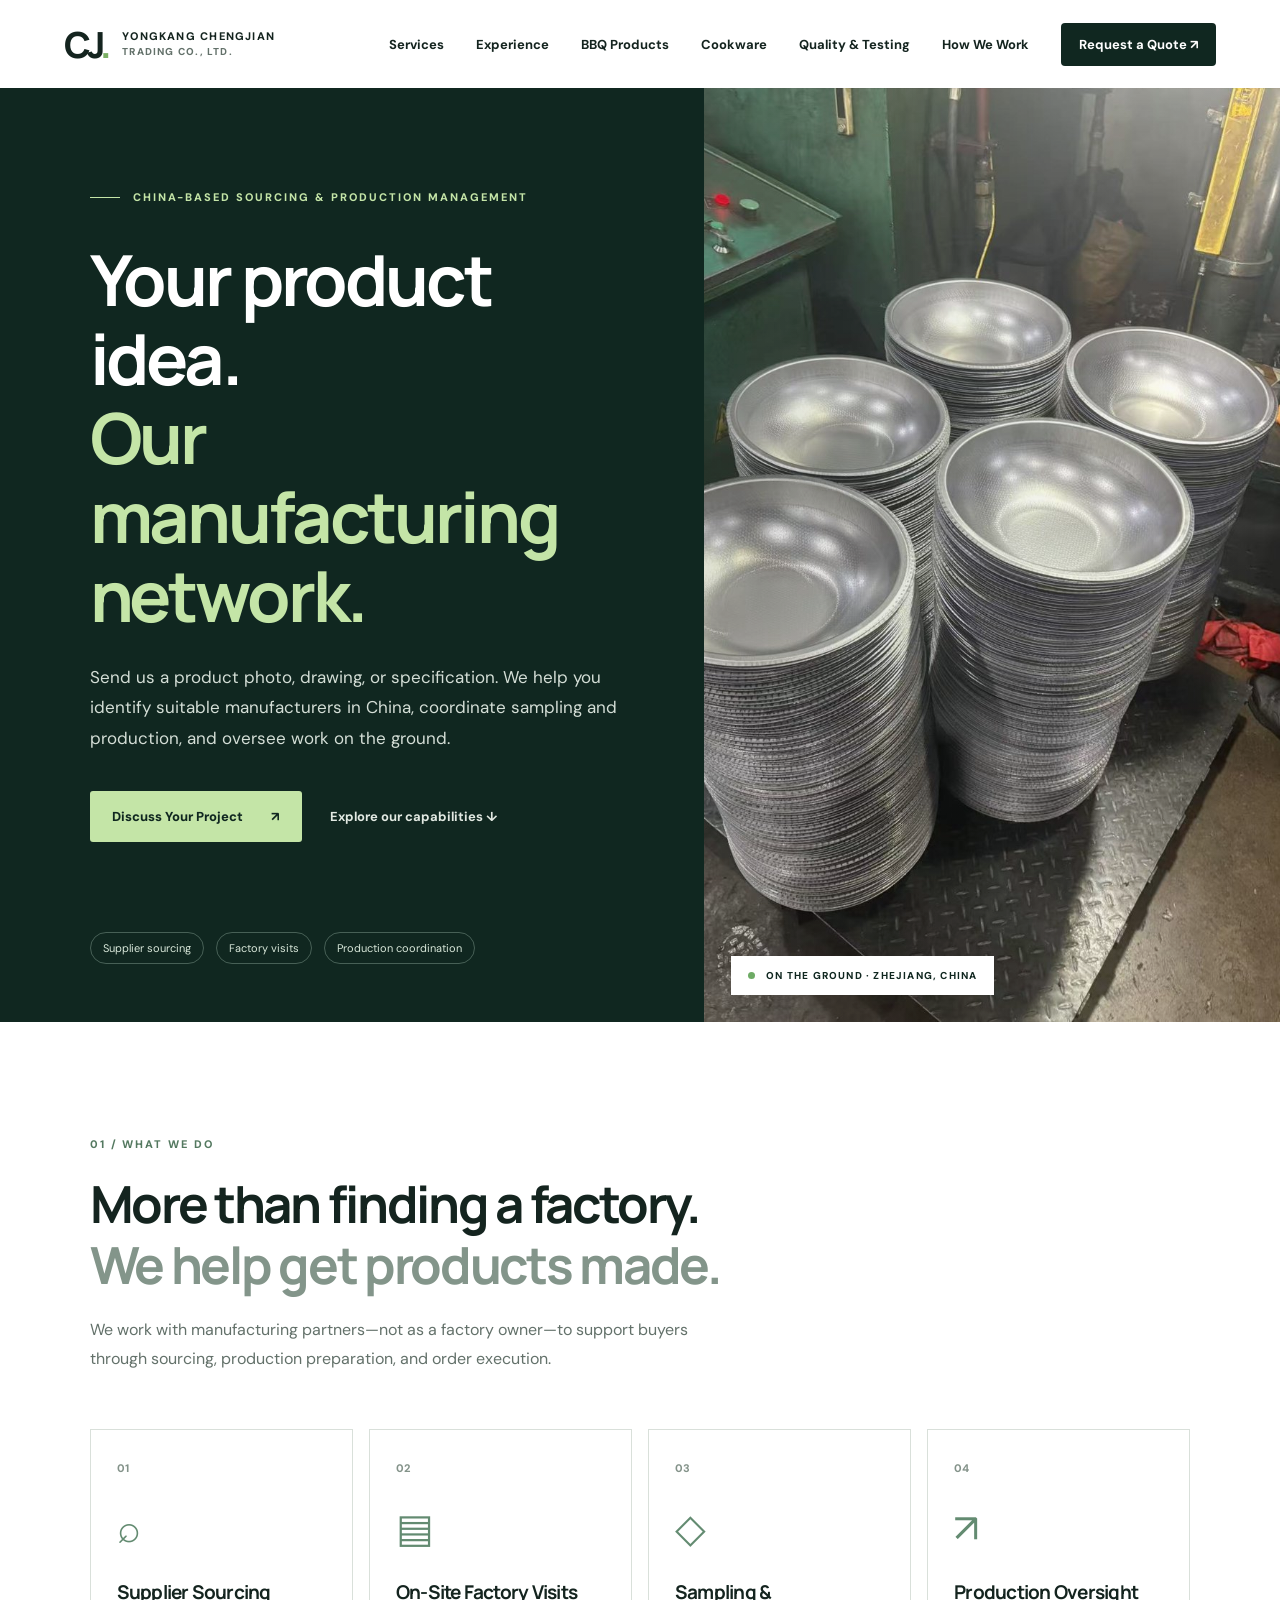
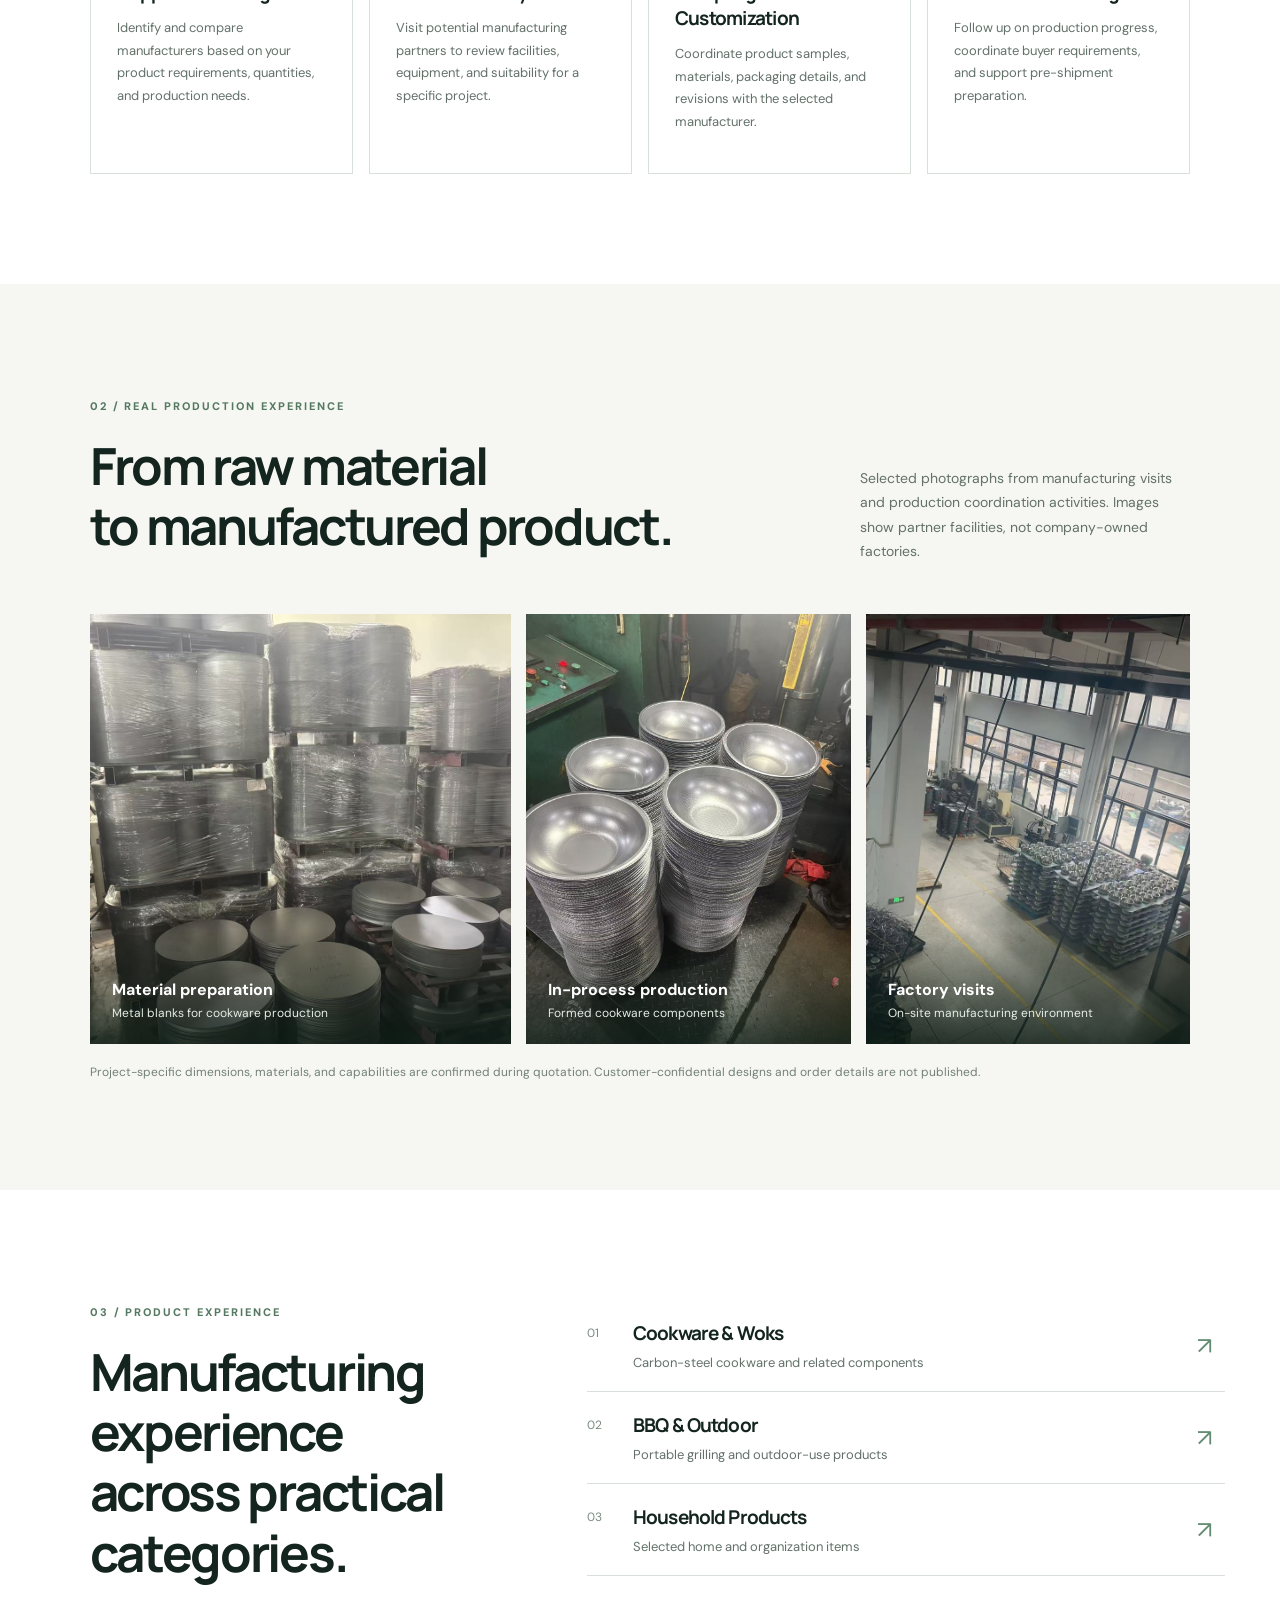
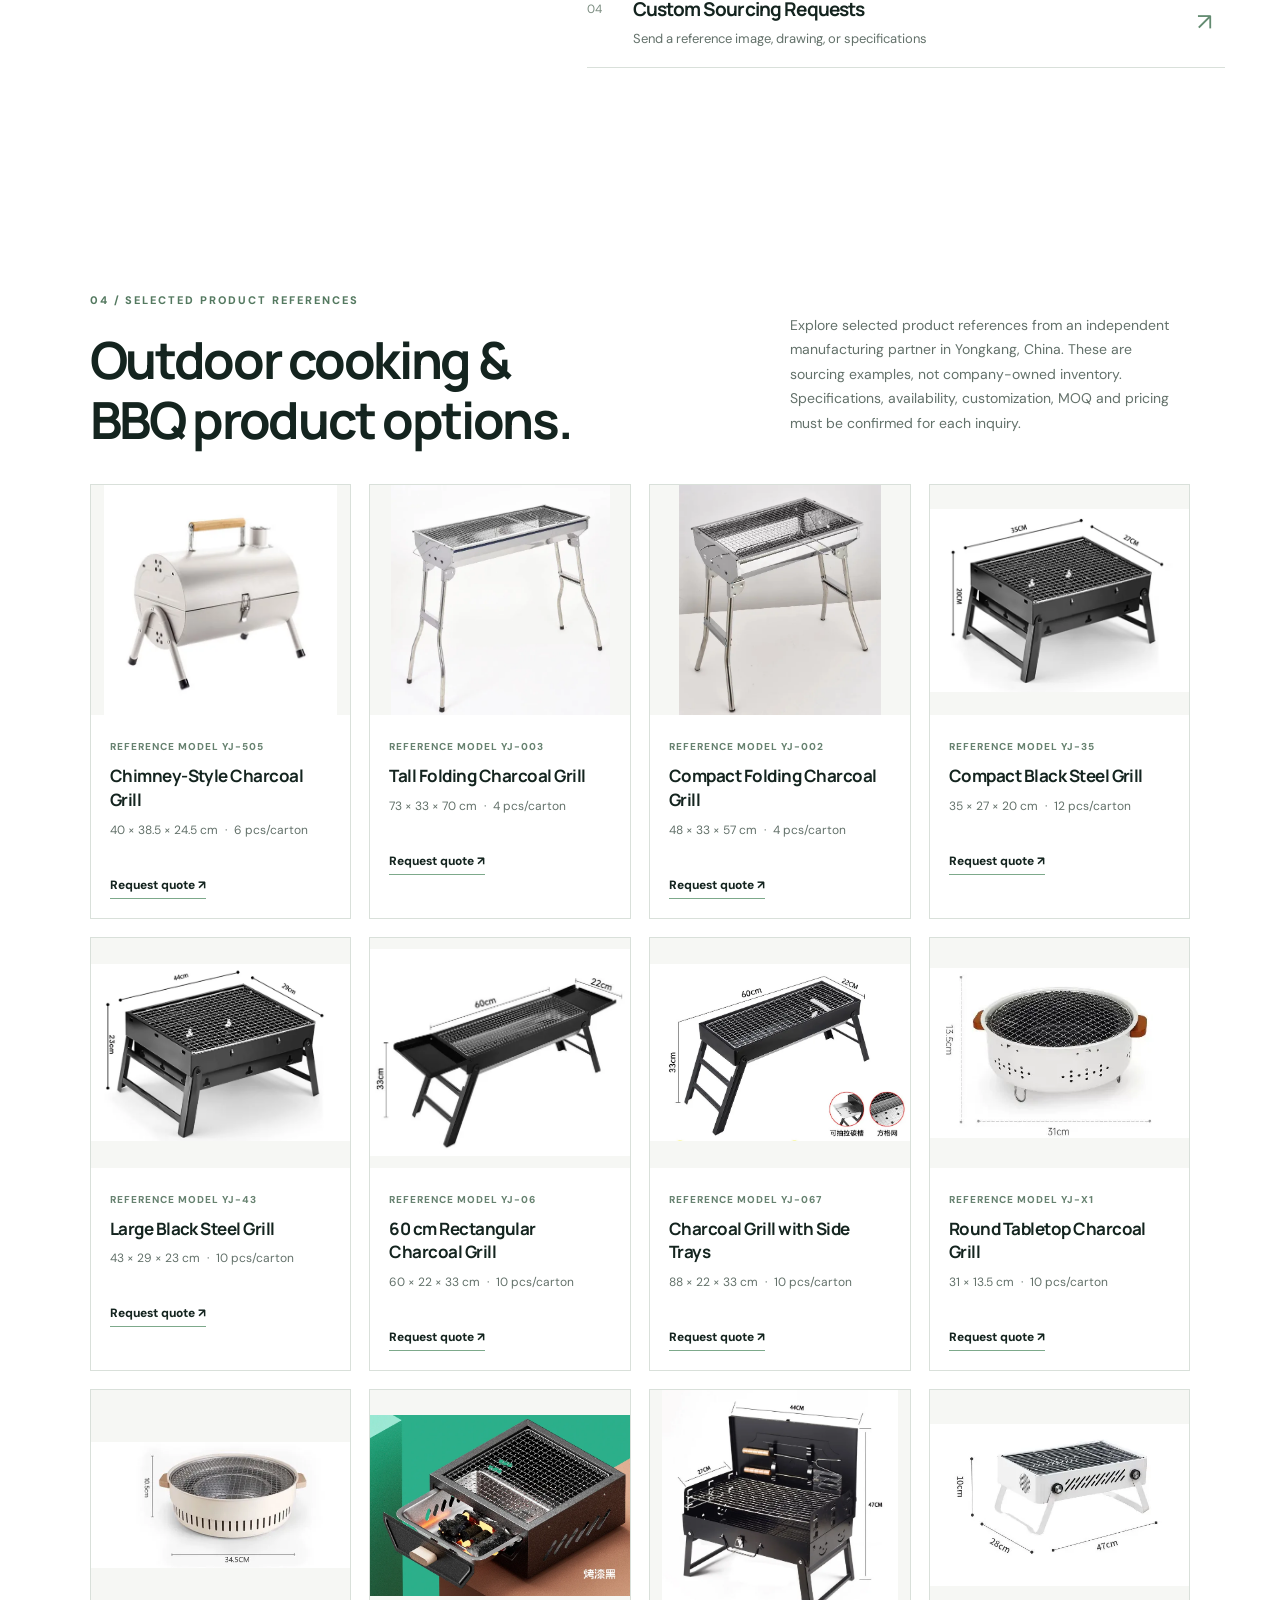
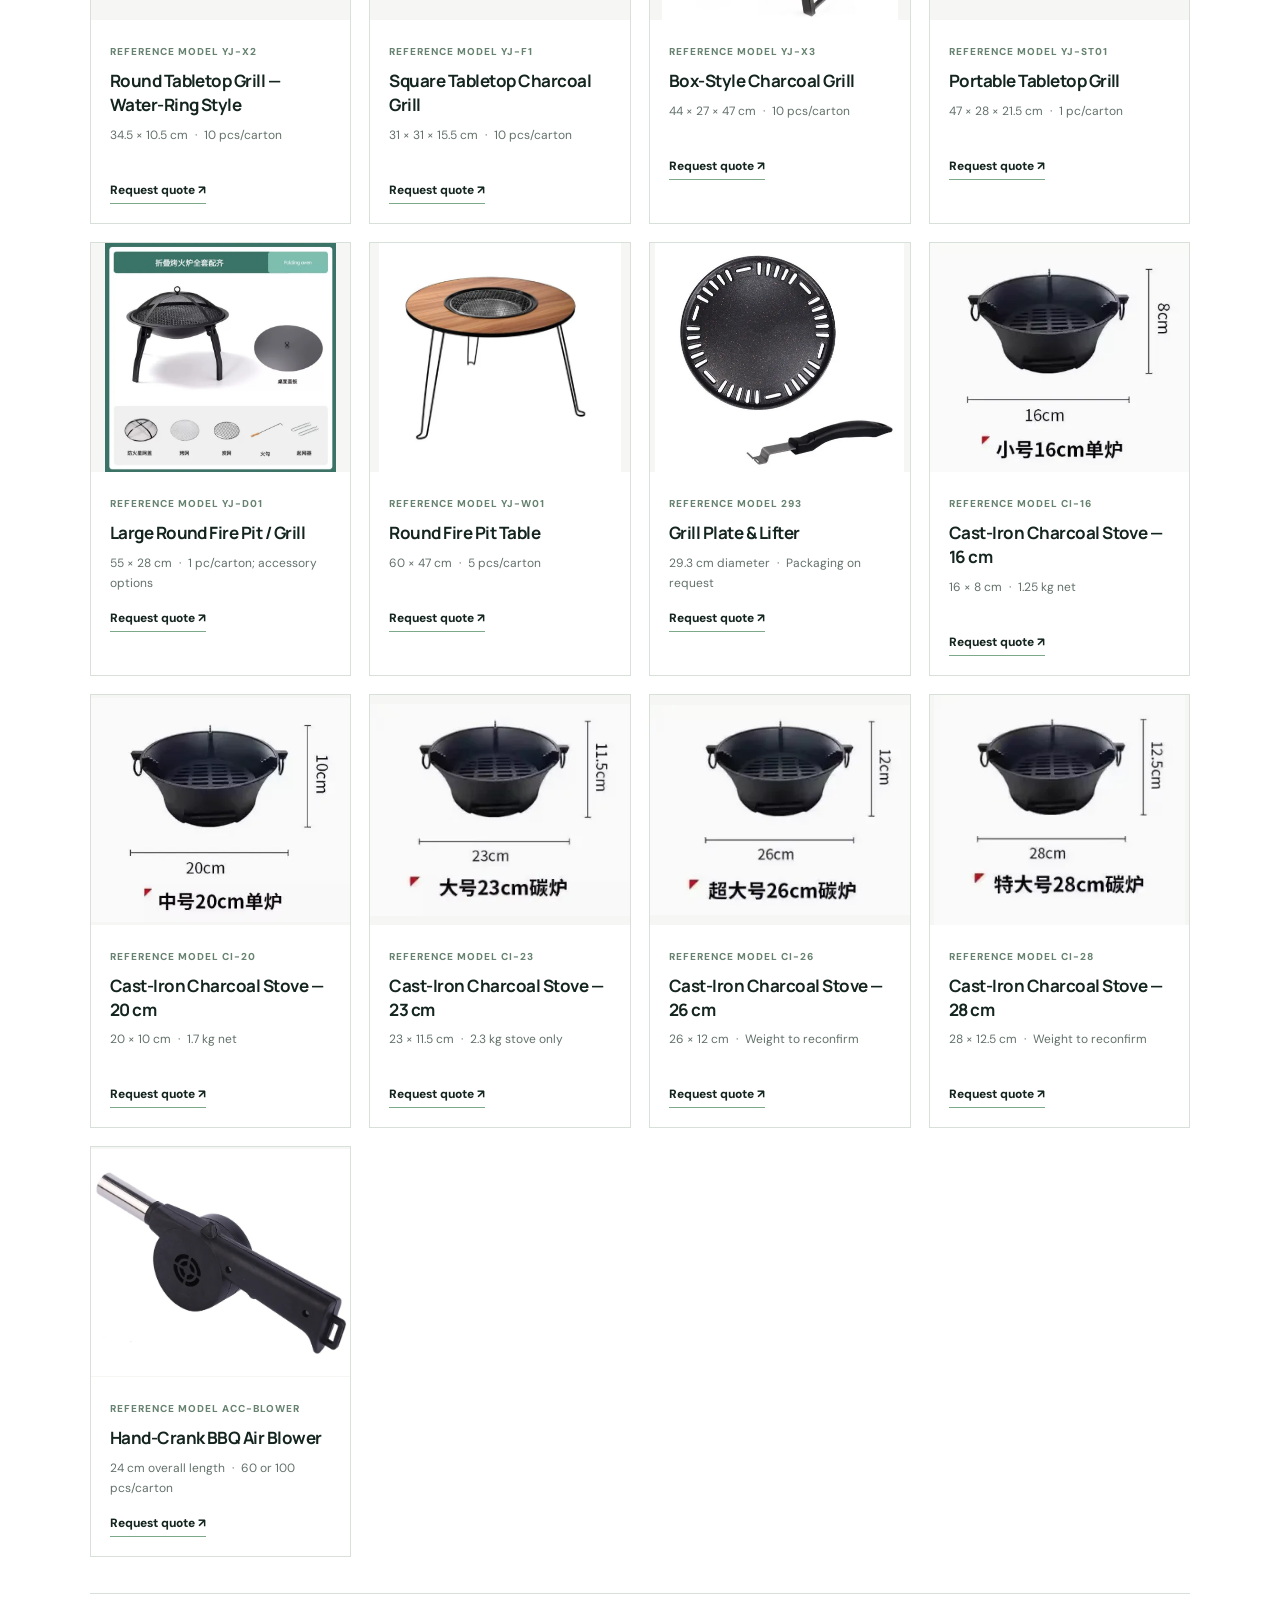
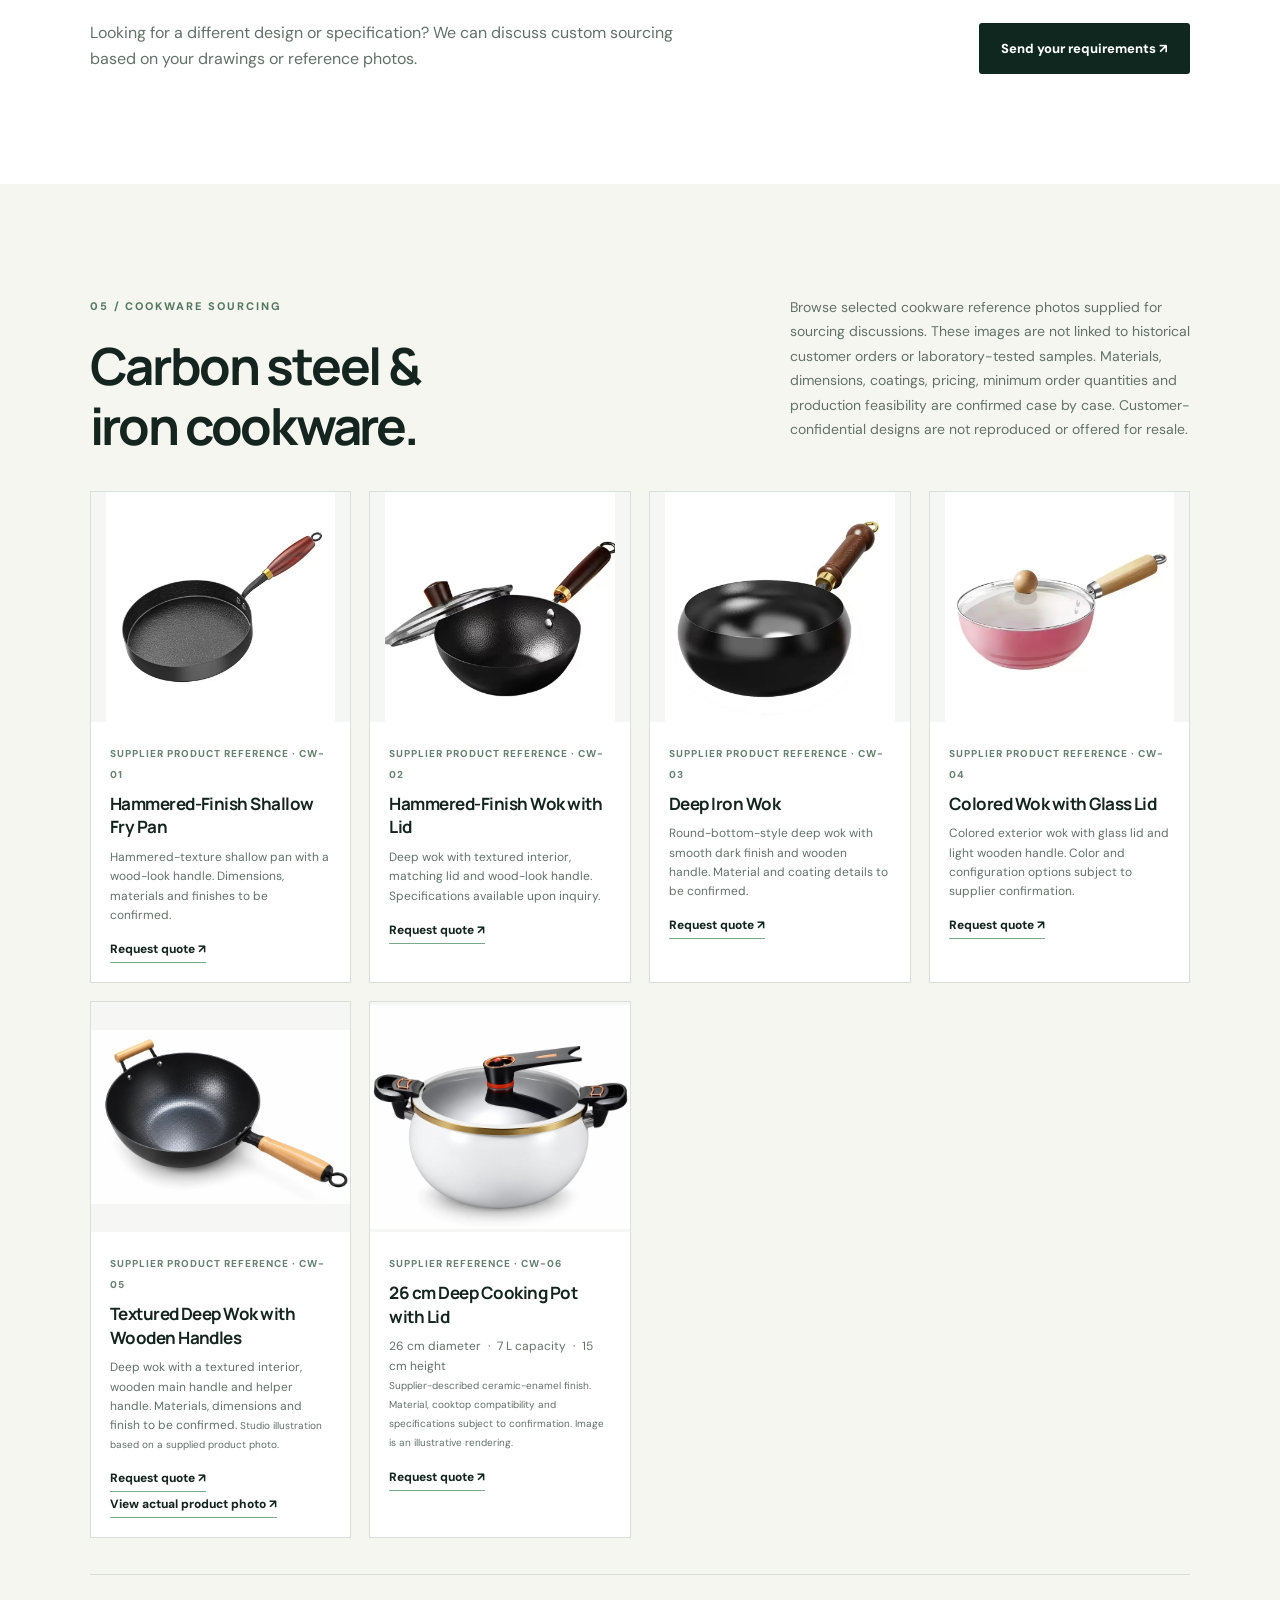
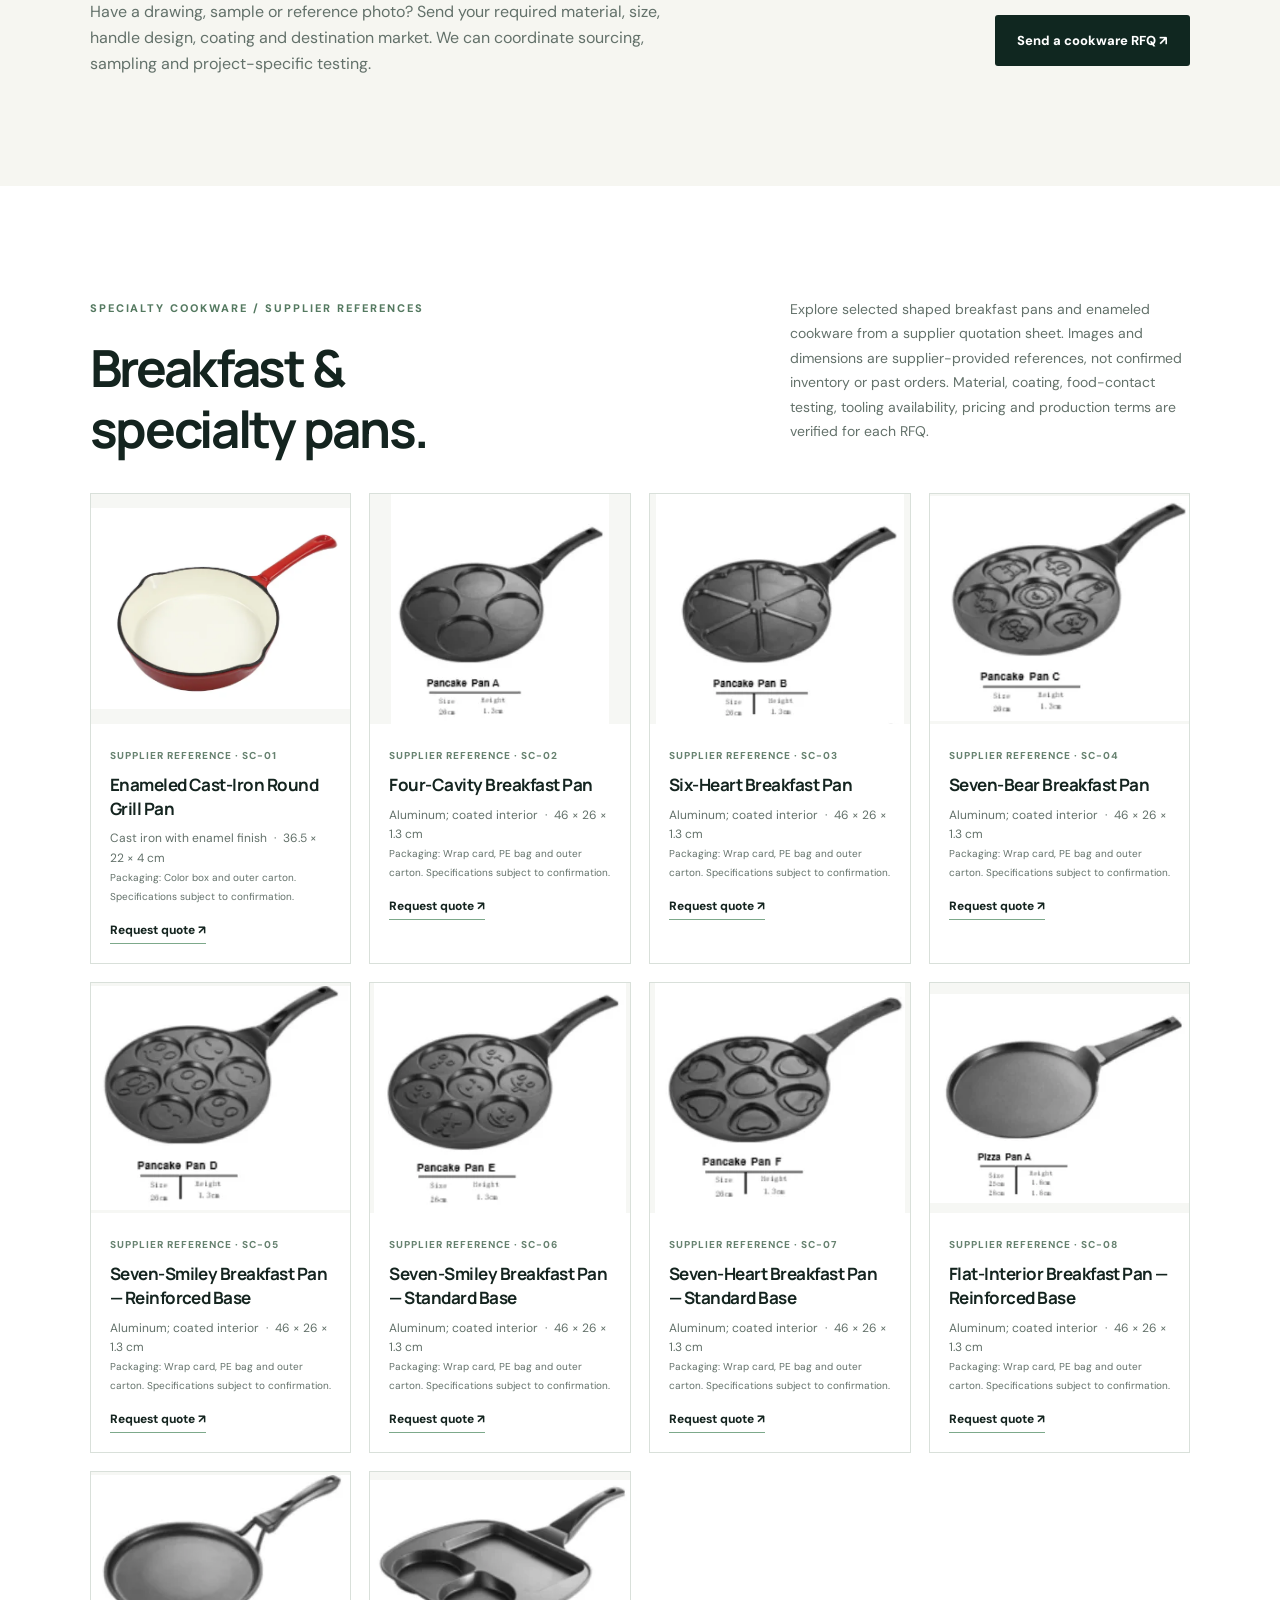
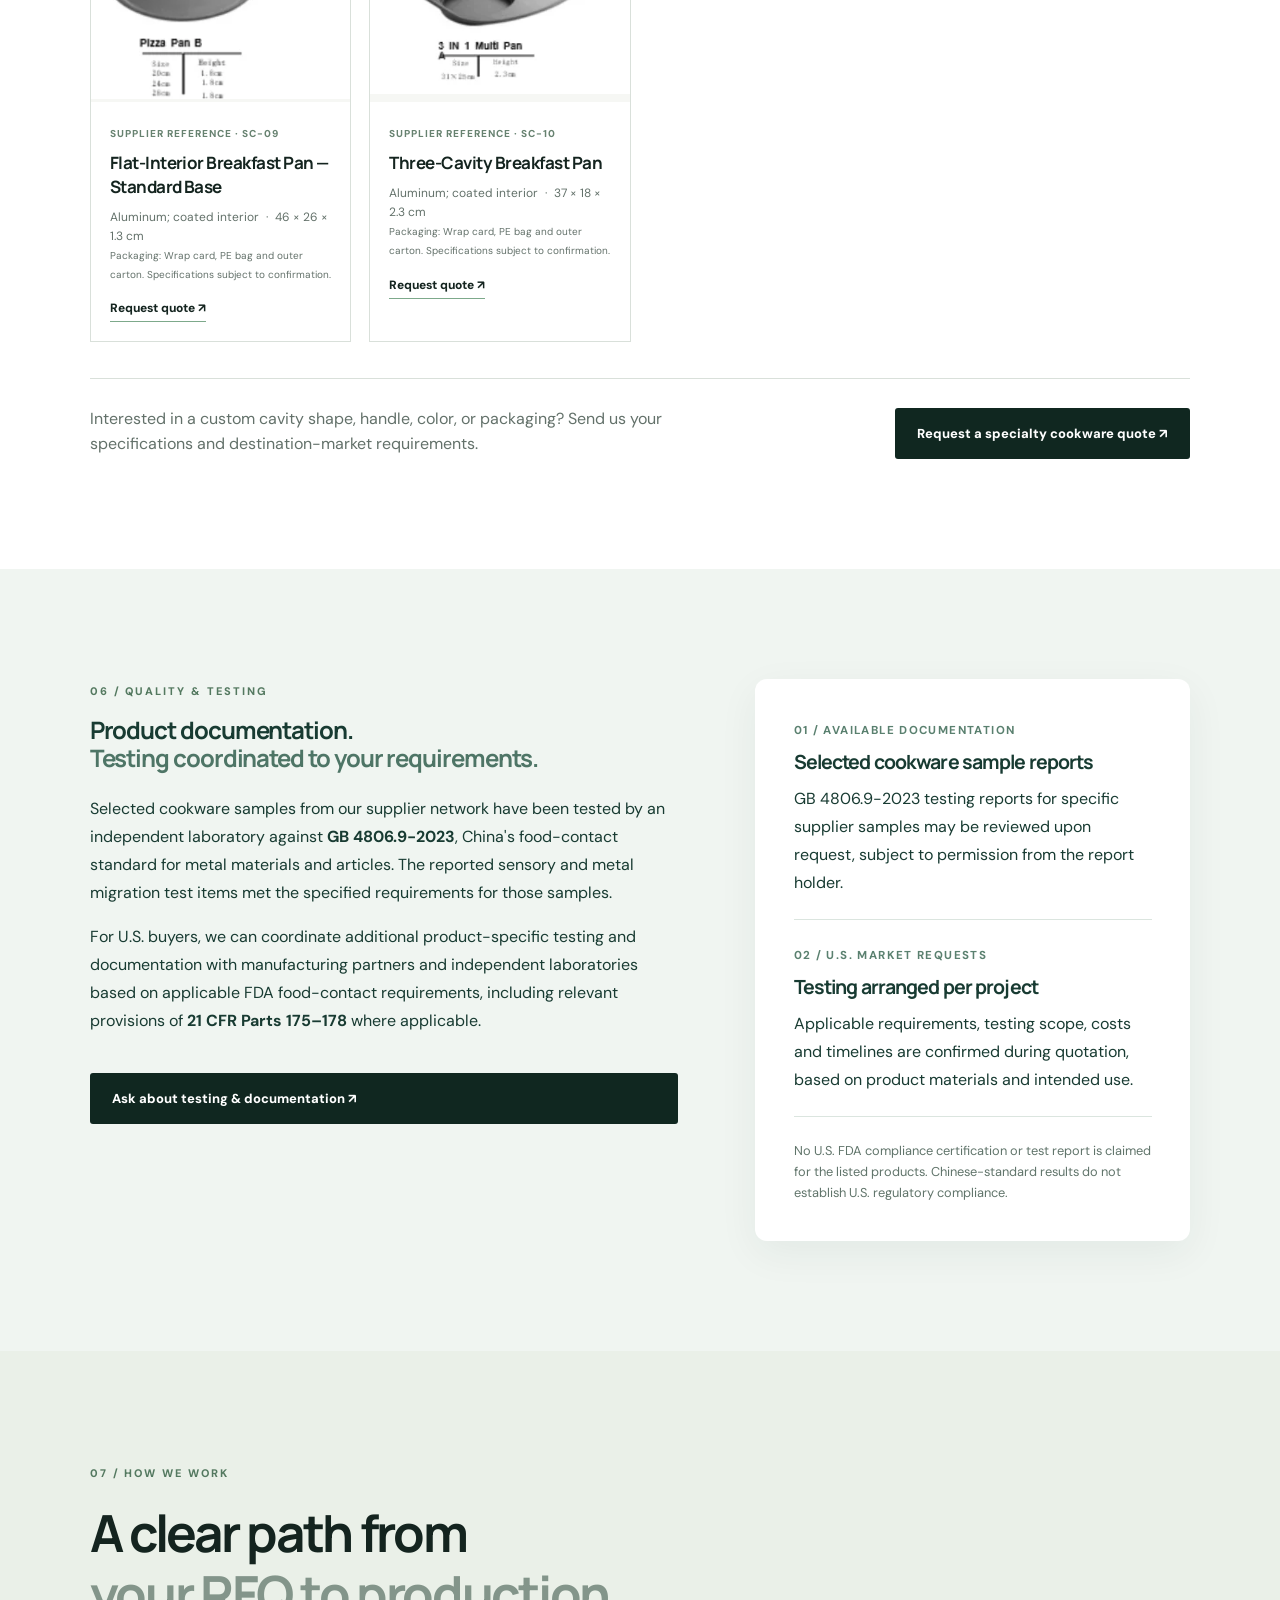
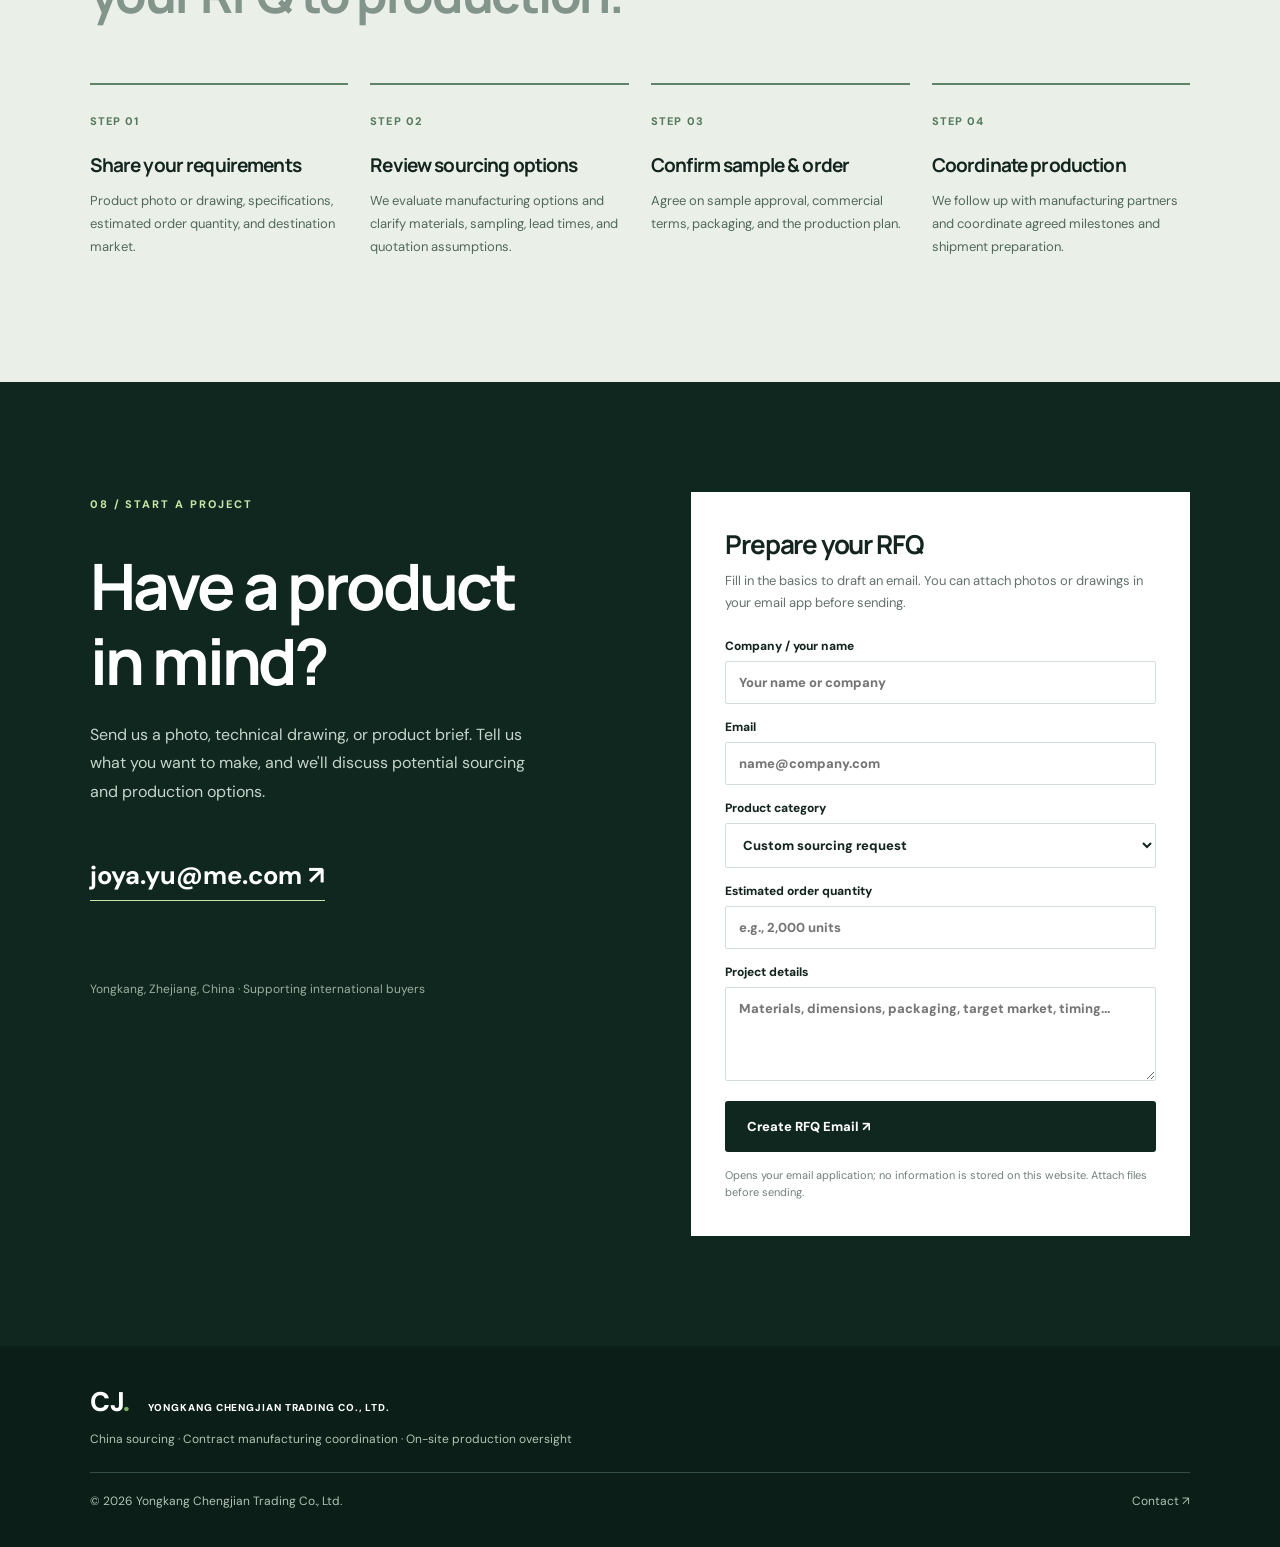
==== commit bb7fa5ed: "Add files via upload" ====
--- a/index.html
+++ b/index.html
@@ -4,6 +4,6 @@
 <section class="intro section" id="services"><div class="section-head"><span class="kicker">01 / WHAT WE DO</span><h2>More than finding a factory.<br><span>We help get products made.</span></h2><p>We work with manufacturing partners—not as a factory owner—to support buyers through sourcing, production preparation, and order execution.</p></div><div class="service-grid"><article class="service"><span class="service-num">01</span><div class="service-icon">⌕</div><h3>Supplier Sourcing</h3><p>Identify and compare manufacturers based on your product requirements, quantities, and production needs.</p></article><article class="service"><span class="service-num">02</span><div class="service-icon">▤</div><h3>On-Site Factory Visits</h3><p>Visit potential manufacturing partners to review facilities, equipment, and suitability for a specific project.</p></article><article class="service"><span class="service-num">03</span><div class="service-icon">◇</div><h3>Sampling & Customization</h3><p>Coordinate product samples, materials, packaging details, and revisions with the selected manufacturer.</p></article><article class="service"><span class="service-num">04</span><div class="service-icon">↗</div><h3>Production Oversight</h3><p>Follow up on production progress, coordinate buyer requirements, and support pre-shipment preparation.</p></article></div></section>
 <section class="showcase section" id="experience"><div class="showcase-heading"><div><span class="kicker">02 / REAL PRODUCTION EXPERIENCE</span><h2>From raw material<br>to manufactured product.</h2></div><p>Selected photographs from manufacturing visits and production coordination activities. Images show partner facilities, not company-owned factories.</p></div><div class="photo-grid"><figure class="photo photo-a"><img src="assets/factory-3.jpg" alt="Stacks of circular metal blanks at a manufacturing site" loading="lazy"><figcaption><strong>Material preparation</strong><span>Metal blanks for cookware production</span></figcaption></figure><figure class="photo photo-b"><img src="assets/factory-4.jpg" alt="Formed cookware bodies arranged in batches" loading="lazy"><figcaption><strong>In-process production</strong><span>Formed cookware components</span></figcaption></figure><figure class="photo photo-c"><img src="assets/factory-1.jpg" alt="Partner manufacturing facility and equipment" loading="lazy"><figcaption><strong>Factory visits</strong><span>On-site manufacturing environment</span></figcaption></figure></div><p class="showcase-note">Project-specific dimensions, materials, and capabilities are confirmed during quotation. Customer-confidential designs and order details are not published.</p></section>
 <section class="categories section"><div><span class="kicker">03 / PRODUCT EXPERIENCE</span><h2>Manufacturing experience<br>across practical categories.</h2></div><div class="category-list"><div><span class="category-index">01</span><h3>Cookware & Woks</h3><p>Carbon-steel cookware and related components</p><span class="arrow">↗</span></div><div><span class="category-index">02</span><h3>BBQ & Outdoor</h3><p>Portable grilling and outdoor-use products</p><span class="arrow">↗</span></div><div><span class="category-index">03</span><h3>Household Products</h3><p>Selected home and organization items</p><span class="arrow">↗</span></div><div><span class="category-index">04</span><h3>Custom Sourcing Requests</h3><p>Send a reference image, drawing, or specifications</p><span class="arrow">↗</span></div></div></section>
-<section class="product-section section" id="products"><div class="product-top"><div><span class="kicker">04 / SELECTED PRODUCT REFERENCES</span><h2>Outdoor cooking &amp;<br>BBQ product options.</h2></div><p>Explore selected product references from an independent manufacturing partner in Yongkang, China. These are sourcing examples, not company-owned inventory. Specifications, availability, customization, MOQ and pricing must be confirmed for each inquiry.</p></div><div class="product-grid"><article class="product-card"><div class="product-image"><img src="assets/product-yj-505.webp" alt="Chimney-Style Charcoal Grill — supplier reference image" loading="lazy"></div><div class="product-info"><span class="product-code">REFERENCE MODEL YJ-505</span><h3>Chimney-Style Charcoal Grill</h3><p>40 × 38.5 × 24.5 cm <span class="spec-sep">·</span> 6 pcs/carton</p><a href="mailto:joya.yu@me.com?subject=RFQ%20%E2%80%94%20YJ-505" aria-label="Request quote for Chimney-Style Charcoal Grill">Request quote ↗</a></div></article><article class="product-card"><div class="product-image"><img src="assets/product-yj-003.webp" alt="Tall Folding Charcoal Grill — supplier reference image" loading="lazy"></div><div class="product-info"><span class="product-code">REFERENCE MODEL YJ-003</span><h3>Tall Folding Charcoal Grill</h3><p>73 × 33 × 70 cm <span class="spec-sep">·</span> 4 pcs/carton</p><a href="mailto:joya.yu@me.com?subject=RFQ%20%E2%80%94%20YJ-003" aria-label="Request quote for Tall Folding Charcoal Grill">Request quote ↗</a></div></article><article class="product-card"><div class="product-image"><img src="assets/product-yj-002.webp" alt="Compact Folding Charcoal Grill — supplier reference image" loading="lazy"></div><div class="product-info"><span class="product-code">REFERENCE MODEL YJ-002</span><h3>Compact Folding Charcoal Grill</h3><p>48 × 33 × 57 cm <span class="spec-sep">·</span> 4 pcs/carton</p><a href="mailto:joya.yu@me.com?subject=RFQ%20%E2%80%94%20YJ-002" aria-label="Request quote for Compact Folding Charcoal Grill">Request quote ↗</a></div></article><article class="product-card"><div class="product-image"><img src="assets/product-yj-35.webp" alt="Compact Black Steel Grill — supplier reference image" loading="lazy"></div><div class="product-info"><span class="product-code">REFERENCE MODEL YJ-35</span><h3>Compact Black Steel Grill</h3><p>35 × 27 × 20 cm <span class="spec-sep">·</span> 12 pcs/carton</p><a href="mailto:joya.yu@me.com?subject=RFQ%20%E2%80%94%20YJ-35" aria-label="Request quote for Compact Black Steel Grill">Request quote ↗</a></div></article><article class="product-card"><div class="product-image"><img src="assets/product-yj-43.webp" alt="Large Black Steel Grill — supplier reference image" loading="lazy"></div><div class="product-info"><span class="product-code">REFERENCE MODEL YJ-43</span><h3>Large Black Steel Grill</h3><p>43 × 29 × 23 cm <span class="spec-sep">·</span> 10 pcs/carton</p><a href="mailto:joya.yu@me.com?subject=RFQ%20%E2%80%94%20YJ-43" aria-label="Request quote for Large Black Steel Grill">Request quote ↗</a></div></article><article class="product-card"><div class="product-image"><img src="assets/product-yj-06.webp" alt="60 cm Rectangular Charcoal Grill — supplier reference image" loading="lazy"></div><div class="product-info"><span class="product-code">REFERENCE MODEL YJ-06</span><h3>60 cm Rectangular Charcoal Grill</h3><p>60 × 22 × 33 cm <span class="spec-sep">·</span> 10 pcs/carton</p><a href="mailto:joya.yu@me.com?subject=RFQ%20%E2%80%94%20YJ-06" aria-label="Request quote for 60 cm Rectangular Charcoal Grill">Request quote ↗</a></div></article><article class="product-card"><div class="product-image"><img src="assets/product-yj-067.webp" alt="Charcoal Grill with Side Trays — supplier reference image" loading="lazy"></div><div class="product-info"><span class="product-code">REFERENCE MODEL YJ-067</span><h3>Charcoal Grill with Side Trays</h3><p>88 × 22 × 33 cm <span class="spec-sep">·</span> 10 pcs/carton</p><a href="mailto:joya.yu@me.com?subject=RFQ%20%E2%80%94%20YJ-067" aria-label="Request quote for Charcoal Grill with Side Trays">Request quote ↗</a></div></article><article class="product-card"><div class="product-image"><img src="assets/product-yj-x1.webp" alt="Round Tabletop Charcoal Grill — supplier reference image" loading="lazy"></div><div class="product-info"><span class="product-code">REFERENCE MODEL YJ-X1</span><h3>Round Tabletop Charcoal Grill</h3><p>31 × 13.5 cm <span class="spec-sep">·</span> 10 pcs/carton</p><a href="mailto:joya.yu@me.com?subject=RFQ%20%E2%80%94%20YJ-X1" aria-label="Request quote for Round Tabletop Charcoal Grill">Request quote ↗</a></div></article><article class="product-card"><div class="product-image"><img src="assets/product-yj-x2.webp" alt="Round Tabletop Grill — Water-Ring Style — supplier reference image" loading="lazy"></div><div class="product-info"><span class="product-code">REFERENCE MODEL YJ-X2</span><h3>Round Tabletop Grill — Water-Ring Style</h3><p>34.5 × 10.5 cm <span class="spec-sep">·</span> 10 pcs/carton</p><a href="mailto:joya.yu@me.com?subject=RFQ%20%E2%80%94%20YJ-X2" aria-label="Request quote for Round Tabletop Grill — Water-Ring Style">Request quote ↗</a></div></article><article class="product-card"><div class="product-image"><img src="assets/product-yj-f1.webp" alt="Square Tabletop Charcoal Grill — supplier reference image" loading="lazy"></div><div class="product-info"><span class="product-code">REFERENCE MODEL YJ-F1</span><h3>Square Tabletop Charcoal Grill</h3><p>31 × 31 × 15.5 cm <span class="spec-sep">·</span> 10 pcs/carton</p><a href="mailto:joya.yu@me.com?subject=RFQ%20%E2%80%94%20YJ-F1" aria-label="Request quote for Square Tabletop Charcoal Grill">Request quote ↗</a></div></article><article class="product-card"><div class="product-image"><img src="assets/product-yj-x3.webp" alt="Box-Style Charcoal Grill — supplier reference image" loading="lazy"></div><div class="product-info"><span class="product-code">REFERENCE MODEL YJ-X3</span><h3>Box-Style Charcoal Grill</h3><p>44 × 27 × 47 cm <span class="spec-sep">·</span> 10 pcs/carton</p><a href="mailto:joya.yu@me.com?subject=RFQ%20%E2%80%94%20YJ-X3" aria-label="Request quote for Box-Style Charcoal Grill">Request quote ↗</a></div></article><article class="product-card"><div class="product-image"><img src="assets/product-yj-st01.webp" alt="Portable Tabletop Grill — supplier reference image" loading="lazy"></div><div class="product-info"><span class="product-code">REFERENCE MODEL YJ-ST01</span><h3>Portable Tabletop Grill</h3><p>47 × 28 × 21.5 cm <span class="spec-sep">·</span> 1 pc/carton</p><a href="mailto:joya.yu@me.com?subject=RFQ%20%E2%80%94%20YJ-ST01" aria-label="Request quote for Portable Tabletop Grill">Request quote ↗</a></div></article><article class="product-card"><div class="product-image"><img src="assets/product-yj-d01.webp" alt="Large Round Fire Pit / Grill — supplier reference image" loading="lazy"></div><div class="product-info"><span class="product-code">REFERENCE MODEL YJ-D01</span><h3>Large Round Fire Pit / Grill</h3><p>55 × 28 cm <span class="spec-sep">·</span> 1 pc/carton; accessory options</p><a href="mailto:joya.yu@me.com?subject=RFQ%20%E2%80%94%20YJ-D01" aria-label="Request quote for Large Round Fire Pit / Grill">Request quote ↗</a></div></article><article class="product-card"><div class="product-image"><img src="assets/product-yj-w01.webp" alt="Round Fire Pit Table — supplier reference image" loading="lazy"></div><div class="product-info"><span class="product-code">REFERENCE MODEL YJ-W01</span><h3>Round Fire Pit Table</h3><p>60 × 47 cm <span class="spec-sep">·</span> 5 pcs/carton</p><a href="mailto:joya.yu@me.com?subject=RFQ%20%E2%80%94%20YJ-W01" aria-label="Request quote for Round Fire Pit Table">Request quote ↗</a></div></article><article class="product-card"><div class="product-image"><img src="assets/product-293.webp" alt="Grill Plate &amp; Lifter — supplier reference image" loading="lazy"></div><div class="product-info"><span class="product-code">REFERENCE MODEL 293</span><h3>Grill Plate &amp; Lifter</h3><p>29.3 cm diameter <span class="spec-sep">·</span> Packaging on request</p><a href="mailto:joya.yu@me.com?subject=RFQ%20%E2%80%94%20293" aria-label="Request quote for Grill Plate &amp; Lifter">Request quote ↗</a></div></article><article class="product-card"><div class="product-image"><img src="assets/product-ci-16.webp" alt="Cast-Iron Charcoal Stove — 16 cm — supplier reference image" loading="lazy"></div><div class="product-info"><span class="product-code">REFERENCE MODEL CI-16</span><h3>Cast-Iron Charcoal Stove — 16 cm</h3><p>16 × 8 cm <span class="spec-sep">·</span> 1.25 kg net</p><a href="mailto:joya.yu@me.com?subject=RFQ%20%E2%80%94%20CI-16" aria-label="Request quote for Cast-Iron Charcoal Stove — 16 cm">Request quote ↗</a></div></article><article class="product-card"><div class="product-image"><img src="assets/product-ci-20.webp" alt="Cast-Iron Charcoal Stove — 20 cm — supplier reference image" loading="lazy"></div><div class="product-info"><span class="product-code">REFERENCE MODEL CI-20</span><h3>Cast-Iron Charcoal Stove — 20 cm</h3><p>20 × 10 cm <span class="spec-sep">·</span> 1.7 kg net</p><a href="mailto:joya.yu@me.com?subject=RFQ%20%E2%80%94%20CI-20" aria-label="Request quote for Cast-Iron Charcoal Stove — 20 cm">Request quote ↗</a></div></article><article class="product-card"><div class="product-image"><img src="assets/product-ci-23.webp" alt="Cast-Iron Charcoal Stove — 23 cm — supplier reference image" loading="lazy"></div><div class="product-info"><span class="product-code">REFERENCE MODEL CI-23</span><h3>Cast-Iron Charcoal Stove — 23 cm</h3><p>23 × 11.5 cm <span class="spec-sep">·</span> 2.3 kg stove only</p><a href="mailto:joya.yu@me.com?subject=RFQ%20%E2%80%94%20CI-23" aria-label="Request quote for Cast-Iron Charcoal Stove — 23 cm">Request quote ↗</a></div></article><article class="product-card"><div class="product-image"><img src="assets/product-ci-26.webp" alt="Cast-Iron Charcoal Stove — 26 cm — supplier reference image" loading="lazy"></div><div class="product-info"><span class="product-code">REFERENCE MODEL CI-26</span><h3>Cast-Iron Charcoal Stove — 26 cm</h3><p>26 × 12 cm <span class="spec-sep">·</span> Weight to reconfirm</p><a href="mailto:joya.yu@me.com?subject=RFQ%20%E2%80%94%20CI-26" aria-label="Request quote for Cast-Iron Charcoal Stove — 26 cm">Request quote ↗</a></div></article><article class="product-card"><div class="product-image"><img src="assets/product-ci-28.webp" alt="Cast-Iron Charcoal Stove — 28 cm — supplier reference image" loading="lazy"></div><div class="product-info"><span class="product-code">REFERENCE MODEL CI-28</span><h3>Cast-Iron Charcoal Stove — 28 cm</h3><p>28 × 12.5 cm <span class="spec-sep">·</span> Weight to reconfirm</p><a href="mailto:joya.yu@me.com?subject=RFQ%20%E2%80%94%20CI-28" aria-label="Request quote for Cast-Iron Charcoal Stove — 28 cm">Request quote ↗</a></div></article><article class="product-card"><div class="product-image"><img src="assets/product-acc-blower.webp" alt="Hand-Crank BBQ Air Blower — supplier reference image" loading="lazy"></div><div class="product-info"><span class="product-code">REFERENCE MODEL ACC-BLOWER</span><h3>Hand-Crank BBQ Air Blower</h3><p>24 cm overall length <span class="spec-sep">·</span> 60 or 100 pcs/carton</p><a href="mailto:joya.yu@me.com?subject=RFQ%20%E2%80%94%20ACC-BLOWER" aria-label="Request quote for Hand-Crank BBQ Air Blower">Request quote ↗</a></div></article></div><div class="product-bottom"><p>Looking for a different design or specification? We can discuss custom sourcing based on your drawings or reference photos.</p><a class="btn btn-dark" href="#contact">Send your requirements ↗</a></div></section><section class="product-section section cookware-section" id="cookware"><div class="product-top"><div><span class="kicker">05 / COOKWARE SOURCING</span><h2>Carbon steel &amp;<br>iron cookware.</h2></div><p>Browse selected cookware reference photos supplied for sourcing discussions. These images are not linked to historical customer orders or laboratory-tested samples. Materials, dimensions, coatings, pricing, minimum order quantities and production feasibility are confirmed case by case. Customer-confidential designs are not reproduced or offered for resale.</p></div><div class="product-grid"><article class="product-card cookware-card"><div class="product-image"><img src="assets/cookware-reference-1.webp" alt="Hammered-Finish Shallow Fry Pan — supplied product reference photo" loading="lazy"></div><div class="product-info"><span class="product-code">SUPPLIER PRODUCT REFERENCE · CW-01</span><h3>Hammered-Finish Shallow Fry Pan</h3><p>Hammered-texture shallow pan with a wood-look handle. Dimensions, materials and finishes to be confirmed.</p><a href="mailto:joya.yu@me.com?subject=Cookware%20RFQ%20%E2%80%94%20Hammered-Finish%20Shallow%20Fry%20Pan" aria-label="Request quote for Hammered-Finish Shallow Fry Pan">Request quote ↗</a></div></article><article class="product-card cookware-card"><div class="product-image"><img src="assets/cookware-reference-2.webp" alt="Hammered-Finish Wok with Lid — supplied product reference photo" loading="lazy"></div><div class="product-info"><span class="product-code">SUPPLIER PRODUCT REFERENCE · CW-02</span><h3>Hammered-Finish Wok with Lid</h3><p>Deep wok with textured interior, matching lid and wood-look handle. Specifications available upon inquiry.</p><a href="mailto:joya.yu@me.com?subject=Cookware%20RFQ%20%E2%80%94%20Hammered-Finish%20Wok%20with%20Lid" aria-label="Request quote for Hammered-Finish Wok with Lid">Request quote ↗</a></div></article><article class="product-card cookware-card"><div class="product-image"><img src="assets/cookware-reference-3.webp" alt="Deep Iron Wok — supplied product reference photo" loading="lazy"></div><div class="product-info"><span class="product-code">SUPPLIER PRODUCT REFERENCE · CW-03</span><h3>Deep Iron Wok</h3><p>Round-bottom-style deep wok with smooth dark finish and wooden handle. Material and coating details to be confirmed.</p><a href="mailto:joya.yu@me.com?subject=Cookware%20RFQ%20%E2%80%94%20Deep%20Iron%20Wok" aria-label="Request quote for Deep Iron Wok">Request quote ↗</a></div></article><article class="product-card cookware-card"><div class="product-image"><img src="assets/cookware-reference-4.webp" alt="Colored Wok with Glass Lid — supplied product reference photo" loading="lazy"></div><div class="product-info"><span class="product-code">SUPPLIER PRODUCT REFERENCE · CW-04</span><h3>Colored Wok with Glass Lid</h3><p>Colored exterior wok with glass lid and light wooden handle. Color and configuration options subject to supplier confirmation.</p><a href="mailto:joya.yu@me.com?subject=Cookware%20RFQ%20%E2%80%94%20Colored%20Wok%20with%20Glass%20Lid" aria-label="Request quote for Colored Wok with Glass Lid">Request quote ↗</a></div></article><article class="product-card cookware-card"><div class="product-image"><img src="assets/cookware-reference-5.webp" alt="Textured deep wok with wooden main handle and helper handle — illustrative studio rendering based on a supplied product photograph" loading="lazy"></div><div class="product-info"><span class="product-code">SUPPLIER PRODUCT REFERENCE · CW-05</span><h3>Textured Deep Wok with Wooden Handles</h3><p>Deep wok with a textured interior, wooden main handle and helper handle. Materials, dimensions and finish to be confirmed. <small>Studio illustration based on a supplied product photo.</small></p><a href="mailto:joya.yu@me.com?subject=Cookware%20RFQ%20%E2%80%94%20CW-05%20Textured%20Deep%20Wok" aria-label="Request quote for Textured Deep Wok with Wooden Handles">Request quote ↗</a><a href="assets/cookware-reference-5-original.webp" target="_blank" rel="noopener" aria-label="View original supplied photograph of textured deep wok">View actual product photo ↗</a></div></article></div><div class="product-bottom"><p>Have a drawing, sample or reference photo? Send your required material, size, handle design, coating and destination market. We can coordinate sourcing, sampling and project-specific testing.</p><a class="btn btn-dark" href="mailto:joya.yu@me.com?subject=Custom%20Cookware%20RFQ">Send a cookware RFQ ↗</a></div></section><section class="product-section section specialty-section" id="specialty"><div class="product-top"><div><span class="kicker">SPECIALTY COOKWARE / SUPPLIER REFERENCES</span><h2>Breakfast &amp;<br>specialty pans.</h2></div><p>Explore selected shaped breakfast pans and enameled cookware from a supplier quotation sheet. Images and dimensions are supplier-provided references, not confirmed inventory or past orders. Material, coating, food-contact testing, tooling availability, pricing and production terms are verified for each RFQ.</p></div><div class="product-grid"><article class="product-card cookware-card"><div class="product-image"><img src="assets/specialty-01.webp" alt="Supplier-provided reference image: Enameled Cast-Iron Round Grill Pan" loading="lazy"></div><div class="product-info"><span class="product-code">SUPPLIER REFERENCE · SC-01</span><h3>Enameled Cast-Iron Round Grill Pan</h3><p>Cast iron with enamel finish <span class="spec-sep">·</span> 36.5 × 22 × 4 cm<br><small>Packaging: Color box and outer carton. Specifications subject to confirmation.</small></p><a href="mailto:joya.yu@me.com?subject=RFQ%20%E2%80%94%20SC-01%20Enameled%20Cast-Iron%20Round%20Grill%20Pan">Request quote ↗</a></div></article><article class="product-card cookware-card"><div class="product-image"><img src="assets/specialty-02.webp" alt="Supplier-provided reference image: Four-Cavity Breakfast Pan" loading="lazy"></div><div class="product-info"><span class="product-code">SUPPLIER REFERENCE · SC-02</span><h3>Four-Cavity Breakfast Pan</h3><p>Aluminum; coated interior <span class="spec-sep">·</span> 46 × 26 × 1.3 cm<br><small>Packaging: Wrap card, PE bag and outer carton. Specifications subject to confirmation.</small></p><a href="mailto:joya.yu@me.com?subject=RFQ%20%E2%80%94%20SC-02%20Four-Cavity%20Breakfast%20Pan">Request quote ↗</a></div></article><article class="product-card cookware-card"><div class="product-image"><img src="assets/specialty-03.webp" alt="Supplier-provided reference image: Six-Heart Breakfast Pan" loading="lazy"></div><div class="product-info"><span class="product-code">SUPPLIER REFERENCE · SC-03</span><h3>Six-Heart Breakfast Pan</h3><p>Aluminum; coated interior <span class="spec-sep">·</span> 46 × 26 × 1.3 cm<br><small>Packaging: Wrap card, PE bag and outer carton. Specifications subject to confirmation.</small></p><a href="mailto:joya.yu@me.com?subject=RFQ%20%E2%80%94%20SC-03%20Six-Heart%20Breakfast%20Pan">Request quote ↗</a></div></article><article class="product-card cookware-card"><div class="product-image"><img src="assets/specialty-04.webp" alt="Supplier-provided reference image: Seven-Bear Breakfast Pan" loading="lazy"></div><div class="product-info"><span class="product-code">SUPPLIER REFERENCE · SC-04</span><h3>Seven-Bear Breakfast Pan</h3><p>Aluminum; coated interior <span class="spec-sep">·</span> 46 × 26 × 1.3 cm<br><small>Packaging: Wrap card, PE bag and outer carton. Specifications subject to confirmation.</small></p><a href="mailto:joya.yu@me.com?subject=RFQ%20%E2%80%94%20SC-04%20Seven-Bear%20Breakfast%20Pan">Request quote ↗</a></div></article><article class="product-card cookware-card"><div class="product-image"><img src="assets/specialty-05.webp" alt="Supplier-provided reference image: Seven-Smiley Breakfast Pan — Reinforced Base" loading="lazy"></div><div class="product-info"><span class="product-code">SUPPLIER REFERENCE · SC-05</span><h3>Seven-Smiley Breakfast Pan — Reinforced Base</h3><p>Aluminum; coated interior <span class="spec-sep">·</span> 46 × 26 × 1.3 cm<br><small>Packaging: Wrap card, PE bag and outer carton. Specifications subject to confirmation.</small></p><a href="mailto:joya.yu@me.com?subject=RFQ%20%E2%80%94%20SC-05%20Seven-Smiley%20Breakfast%20Pan%20%E2%80%94%20Reinforced%20Base">Request quote ↗</a></div></article><article class="product-card cookware-card"><div class="product-image"><img src="assets/specialty-06.webp" alt="Supplier-provided reference image: Seven-Smiley Breakfast Pan — Standard Base" loading="lazy"></div><div class="product-info"><span class="product-code">SUPPLIER REFERENCE · SC-06</span><h3>Seven-Smiley Breakfast Pan — Standard Base</h3><p>Aluminum; coated interior <span class="spec-sep">·</span> 46 × 26 × 1.3 cm<br><small>Packaging: Wrap card, PE bag and outer carton. Specifications subject to confirmation.</small></p><a href="mailto:joya.yu@me.com?subject=RFQ%20%E2%80%94%20SC-06%20Seven-Smiley%20Breakfast%20Pan%20%E2%80%94%20Standard%20Base">Request quote ↗</a></div></article><article class="product-card cookware-card"><div class="product-image"><img src="assets/specialty-07.webp" alt="Supplier-provided reference image: Seven-Heart Breakfast Pan — Standard Base" loading="lazy"></div><div class="product-info"><span class="product-code">SUPPLIER REFERENCE · SC-07</span><h3>Seven-Heart Breakfast Pan — Standard Base</h3><p>Aluminum; coated interior <span class="spec-sep">·</span> 46 × 26 × 1.3 cm<br><small>Packaging: Wrap card, PE bag and outer carton. Specifications subject to confirmation.</small></p><a href="mailto:joya.yu@me.com?subject=RFQ%20%E2%80%94%20SC-07%20Seven-Heart%20Breakfast%20Pan%20%E2%80%94%20Standard%20Base">Request quote ↗</a></div></article><article class="product-card cookware-card"><div class="product-image"><img src="assets/specialty-08.webp" alt="Supplier-provided reference image: Flat-Interior Breakfast Pan — Reinforced Base" loading="lazy"></div><div class="product-info"><span class="product-code">SUPPLIER REFERENCE · SC-08</span><h3>Flat-Interior Breakfast Pan — Reinforced Base</h3><p>Aluminum; coated interior <span class="spec-sep">·</span> 46 × 26 × 1.3 cm<br><small>Packaging: Wrap card, PE bag and outer carton. Specifications subject to confirmation.</small></p><a href="mailto:joya.yu@me.com?subject=RFQ%20%E2%80%94%20SC-08%20Flat-Interior%20Breakfast%20Pan%20%E2%80%94%20Reinforced%20Base">Request quote ↗</a></div></article><article class="product-card cookware-card"><div class="product-image"><img src="assets/specialty-09.webp" alt="Supplier-provided reference image: Flat-Interior Breakfast Pan — Standard Base" loading="lazy"></div><div class="product-info"><span class="product-code">SUPPLIER REFERENCE · SC-09</span><h3>Flat-Interior Breakfast Pan — Standard Base</h3><p>Aluminum; coated interior <span class="spec-sep">·</span> 46 × 26 × 1.3 cm<br><small>Packaging: Wrap card, PE bag and outer carton. Specifications subject to confirmation.</small></p><a href="mailto:joya.yu@me.com?subject=RFQ%20%E2%80%94%20SC-09%20Flat-Interior%20Breakfast%20Pan%20%E2%80%94%20Standard%20Base">Request quote ↗</a></div></article><article class="product-card cookware-card"><div class="product-image"><img src="assets/specialty-10.webp" alt="Supplier-provided reference image: Three-Cavity Breakfast Pan" loading="lazy"></div><div class="product-info"><span class="product-code">SUPPLIER REFERENCE · SC-10</span><h3>Three-Cavity Breakfast Pan</h3><p>Aluminum; coated interior <span class="spec-sep">·</span> 37 × 18 × 2.3 cm<br><small>Packaging: Wrap card, PE bag and outer carton. Specifications subject to confirmation.</small></p><a href="mailto:joya.yu@me.com?subject=RFQ%20%E2%80%94%20SC-10%20Three-Cavity%20Breakfast%20Pan">Request quote ↗</a></div></article></div><div class="product-bottom"><p>Interested in a custom cavity shape, handle, color, or packaging? Send us your specifications and destination-market requirements.</p><a class="btn btn-dark" href="mailto:joya.yu@me.com?subject=Specialty%20Cookware%20RFQ">Request a specialty cookware quote ↗</a></div></section><section class="quality-section section" id="quality"><div class="quality-layout"><div><span class="kicker">06 / QUALITY &amp; TESTING</span><h2>Product documentation.<br><span>Testing coordinated to your requirements.</span></h2><p>Selected cookware samples from our supplier network have been tested by an independent laboratory against <strong>GB 4806.9-2023</strong>, China's food-contact standard for metal materials and articles. The reported sensory and metal migration test items met the specified requirements for those samples.</p><p>For U.S. buyers, we can coordinate additional product-specific testing and documentation with manufacturing partners and independent laboratories based on applicable FDA food-contact requirements, including relevant provisions of <strong>21 CFR Parts 175–178</strong> where applicable.</p><a class="btn btn-dark" href="mailto:joya.yu@me.com?subject=Product%20Testing%20%26%20Documentation%20Inquiry">Ask about testing &amp; documentation ↗</a></div><aside class="quality-aside"><div class="quality-item"><span>01 / AVAILABLE DOCUMENTATION</span><h3>Selected cookware sample reports</h3><p>GB 4806.9-2023 testing reports for specific supplier samples may be reviewed upon request, subject to permission from the report holder.</p></div><div class="quality-item"><span>02 / U.S. MARKET REQUESTS</span><h3>Testing arranged per project</h3><p>Applicable requirements, testing scope, costs and timelines are confirmed during quotation, based on product materials and intended use.</p></div><div class="quality-disclaimer">No U.S. FDA compliance certification or test report is claimed for the listed products. Chinese-standard results do not establish U.S. regulatory compliance.</div></aside></div></section><section class="process section" id="process"><div class="section-head"><span class="kicker">07 / HOW WE WORK</span><h2>A clear path from<br><span>your RFQ to production.</span></h2></div><div class="steps"><div><span>STEP 01</span><h3>Share your requirements</h3><p>Product photo or drawing, specifications, estimated order quantity, and destination market.</p></div><div><span>STEP 02</span><h3>Review sourcing options</h3><p>We evaluate manufacturing options and clarify materials, sampling, lead times, and quotation assumptions.</p></div><div><span>STEP 03</span><h3>Confirm sample & order</h3><p>Agree on sample approval, commercial terms, packaging, and the production plan.</p></div><div><span>STEP 04</span><h3>Coordinate production</h3><p>We follow up with manufacturing partners and coordinate agreed milestones and shipment preparation.</p></div></div></section>
+<section class="product-section section" id="products"><div class="product-top"><div><span class="kicker">04 / SELECTED PRODUCT REFERENCES</span><h2>Outdoor cooking &amp;<br>BBQ product options.</h2></div><p>Explore selected product references from an independent manufacturing partner in Yongkang, China. These are sourcing examples, not company-owned inventory. Specifications, availability, customization, MOQ and pricing must be confirmed for each inquiry.</p></div><div class="product-grid"><article class="product-card"><div class="product-image"><img src="assets/product-yj-505.webp" alt="Chimney-Style Charcoal Grill — supplier reference image" loading="lazy"></div><div class="product-info"><span class="product-code">REFERENCE MODEL YJ-505</span><h3>Chimney-Style Charcoal Grill</h3><p>40 × 38.5 × 24.5 cm <span class="spec-sep">·</span> 6 pcs/carton</p><a href="mailto:joya.yu@me.com?subject=RFQ%20%E2%80%94%20YJ-505" aria-label="Request quote for Chimney-Style Charcoal Grill">Request quote ↗</a></div></article><article class="product-card"><div class="product-image"><img src="assets/product-yj-003.webp" alt="Tall Folding Charcoal Grill — supplier reference image" loading="lazy"></div><div class="product-info"><span class="product-code">REFERENCE MODEL YJ-003</span><h3>Tall Folding Charcoal Grill</h3><p>73 × 33 × 70 cm <span class="spec-sep">·</span> 4 pcs/carton</p><a href="mailto:joya.yu@me.com?subject=RFQ%20%E2%80%94%20YJ-003" aria-label="Request quote for Tall Folding Charcoal Grill">Request quote ↗</a></div></article><article class="product-card"><div class="product-image"><img src="assets/product-yj-002.webp" alt="Compact Folding Charcoal Grill — supplier reference image" loading="lazy"></div><div class="product-info"><span class="product-code">REFERENCE MODEL YJ-002</span><h3>Compact Folding Charcoal Grill</h3><p>48 × 33 × 57 cm <span class="spec-sep">·</span> 4 pcs/carton</p><a href="mailto:joya.yu@me.com?subject=RFQ%20%E2%80%94%20YJ-002" aria-label="Request quote for Compact Folding Charcoal Grill">Request quote ↗</a></div></article><article class="product-card"><div class="product-image"><img src="assets/product-yj-35.webp" alt="Compact Black Steel Grill — supplier reference image" loading="lazy"></div><div class="product-info"><span class="product-code">REFERENCE MODEL YJ-35</span><h3>Compact Black Steel Grill</h3><p>35 × 27 × 20 cm <span class="spec-sep">·</span> 12 pcs/carton</p><a href="mailto:joya.yu@me.com?subject=RFQ%20%E2%80%94%20YJ-35" aria-label="Request quote for Compact Black Steel Grill">Request quote ↗</a></div></article><article class="product-card"><div class="product-image"><img src="assets/product-yj-43.webp" alt="Large Black Steel Grill — supplier reference image" loading="lazy"></div><div class="product-info"><span class="product-code">REFERENCE MODEL YJ-43</span><h3>Large Black Steel Grill</h3><p>43 × 29 × 23 cm <span class="spec-sep">·</span> 10 pcs/carton</p><a href="mailto:joya.yu@me.com?subject=RFQ%20%E2%80%94%20YJ-43" aria-label="Request quote for Large Black Steel Grill">Request quote ↗</a></div></article><article class="product-card"><div class="product-image"><img src="assets/product-yj-06.webp" alt="60 cm Rectangular Charcoal Grill — supplier reference image" loading="lazy"></div><div class="product-info"><span class="product-code">REFERENCE MODEL YJ-06</span><h3>60 cm Rectangular Charcoal Grill</h3><p>60 × 22 × 33 cm <span class="spec-sep">·</span> 10 pcs/carton</p><a href="mailto:joya.yu@me.com?subject=RFQ%20%E2%80%94%20YJ-06" aria-label="Request quote for 60 cm Rectangular Charcoal Grill">Request quote ↗</a></div></article><article class="product-card"><div class="product-image"><img src="assets/product-yj-067.webp" alt="Charcoal Grill with Side Trays — supplier reference image" loading="lazy"></div><div class="product-info"><span class="product-code">REFERENCE MODEL YJ-067</span><h3>Charcoal Grill with Side Trays</h3><p>88 × 22 × 33 cm <span class="spec-sep">·</span> 10 pcs/carton</p><a href="mailto:joya.yu@me.com?subject=RFQ%20%E2%80%94%20YJ-067" aria-label="Request quote for Charcoal Grill with Side Trays">Request quote ↗</a></div></article><article class="product-card"><div class="product-image"><img src="assets/product-yj-x1.webp" alt="Round Tabletop Charcoal Grill — supplier reference image" loading="lazy"></div><div class="product-info"><span class="product-code">REFERENCE MODEL YJ-X1</span><h3>Round Tabletop Charcoal Grill</h3><p>31 × 13.5 cm <span class="spec-sep">·</span> 10 pcs/carton</p><a href="mailto:joya.yu@me.com?subject=RFQ%20%E2%80%94%20YJ-X1" aria-label="Request quote for Round Tabletop Charcoal Grill">Request quote ↗</a></div></article><article class="product-card"><div class="product-image"><img src="assets/product-yj-x2.webp" alt="Round Tabletop Grill — Water-Ring Style — supplier reference image" loading="lazy"></div><div class="product-info"><span class="product-code">REFERENCE MODEL YJ-X2</span><h3>Round Tabletop Grill — Water-Ring Style</h3><p>34.5 × 10.5 cm <span class="spec-sep">·</span> 10 pcs/carton</p><a href="mailto:joya.yu@me.com?subject=RFQ%20%E2%80%94%20YJ-X2" aria-label="Request quote for Round Tabletop Grill — Water-Ring Style">Request quote ↗</a></div></article><article class="product-card"><div class="product-image"><img src="assets/product-yj-f1.webp" alt="Square Tabletop Charcoal Grill — supplier reference image" loading="lazy"></div><div class="product-info"><span class="product-code">REFERENCE MODEL YJ-F1</span><h3>Square Tabletop Charcoal Grill</h3><p>31 × 31 × 15.5 cm <span class="spec-sep">·</span> 10 pcs/carton</p><a href="mailto:joya.yu@me.com?subject=RFQ%20%E2%80%94%20YJ-F1" aria-label="Request quote for Square Tabletop Charcoal Grill">Request quote ↗</a></div></article><article class="product-card"><div class="product-image"><img src="assets/product-yj-x3.webp" alt="Box-Style Charcoal Grill — supplier reference image" loading="lazy"></div><div class="product-info"><span class="product-code">REFERENCE MODEL YJ-X3</span><h3>Box-Style Charcoal Grill</h3><p>44 × 27 × 47 cm <span class="spec-sep">·</span> 10 pcs/carton</p><a href="mailto:joya.yu@me.com?subject=RFQ%20%E2%80%94%20YJ-X3" aria-label="Request quote for Box-Style Charcoal Grill">Request quote ↗</a></div></article><article class="product-card"><div class="product-image"><img src="assets/product-yj-st01.webp" alt="Portable Tabletop Grill — supplier reference image" loading="lazy"></div><div class="product-info"><span class="product-code">REFERENCE MODEL YJ-ST01</span><h3>Portable Tabletop Grill</h3><p>47 × 28 × 21.5 cm <span class="spec-sep">·</span> 1 pc/carton</p><a href="mailto:joya.yu@me.com?subject=RFQ%20%E2%80%94%20YJ-ST01" aria-label="Request quote for Portable Tabletop Grill">Request quote ↗</a></div></article><article class="product-card"><div class="product-image"><img src="assets/product-yj-d01.webp" alt="Large Round Fire Pit / Grill — supplier reference image" loading="lazy"></div><div class="product-info"><span class="product-code">REFERENCE MODEL YJ-D01</span><h3>Large Round Fire Pit / Grill</h3><p>55 × 28 cm <span class="spec-sep">·</span> 1 pc/carton; accessory options</p><a href="mailto:joya.yu@me.com?subject=RFQ%20%E2%80%94%20YJ-D01" aria-label="Request quote for Large Round Fire Pit / Grill">Request quote ↗</a></div></article><article class="product-card"><div class="product-image"><img src="assets/product-yj-w01.webp" alt="Round Fire Pit Table — supplier reference image" loading="lazy"></div><div class="product-info"><span class="product-code">REFERENCE MODEL YJ-W01</span><h3>Round Fire Pit Table</h3><p>60 × 47 cm <span class="spec-sep">·</span> 5 pcs/carton</p><a href="mailto:joya.yu@me.com?subject=RFQ%20%E2%80%94%20YJ-W01" aria-label="Request quote for Round Fire Pit Table">Request quote ↗</a></div></article><article class="product-card"><div class="product-image"><img src="assets/product-293.webp" alt="Grill Plate &amp; Lifter — supplier reference image" loading="lazy"></div><div class="product-info"><span class="product-code">REFERENCE MODEL 293</span><h3>Grill Plate &amp; Lifter</h3><p>29.3 cm diameter <span class="spec-sep">·</span> Packaging on request</p><a href="mailto:joya.yu@me.com?subject=RFQ%20%E2%80%94%20293" aria-label="Request quote for Grill Plate &amp; Lifter">Request quote ↗</a></div></article><article class="product-card"><div class="product-image"><img src="assets/product-ci-16.webp" alt="Cast-Iron Charcoal Stove — 16 cm — supplier reference image" loading="lazy"></div><div class="product-info"><span class="product-code">REFERENCE MODEL CI-16</span><h3>Cast-Iron Charcoal Stove — 16 cm</h3><p>16 × 8 cm <span class="spec-sep">·</span> 1.25 kg net</p><a href="mailto:joya.yu@me.com?subject=RFQ%20%E2%80%94%20CI-16" aria-label="Request quote for Cast-Iron Charcoal Stove — 16 cm">Request quote ↗</a></div></article><article class="product-card"><div class="product-image"><img src="assets/product-ci-20.webp" alt="Cast-Iron Charcoal Stove — 20 cm — supplier reference image" loading="lazy"></div><div class="product-info"><span class="product-code">REFERENCE MODEL CI-20</span><h3>Cast-Iron Charcoal Stove — 20 cm</h3><p>20 × 10 cm <span class="spec-sep">·</span> 1.7 kg net</p><a href="mailto:joya.yu@me.com?subject=RFQ%20%E2%80%94%20CI-20" aria-label="Request quote for Cast-Iron Charcoal Stove — 20 cm">Request quote ↗</a></div></article><article class="product-card"><div class="product-image"><img src="assets/product-ci-23.webp" alt="Cast-Iron Charcoal Stove — 23 cm — supplier reference image" loading="lazy"></div><div class="product-info"><span class="product-code">REFERENCE MODEL CI-23</span><h3>Cast-Iron Charcoal Stove — 23 cm</h3><p>23 × 11.5 cm <span class="spec-sep">·</span> 2.3 kg stove only</p><a href="mailto:joya.yu@me.com?subject=RFQ%20%E2%80%94%20CI-23" aria-label="Request quote for Cast-Iron Charcoal Stove — 23 cm">Request quote ↗</a></div></article><article class="product-card"><div class="product-image"><img src="assets/product-ci-26.webp" alt="Cast-Iron Charcoal Stove — 26 cm — supplier reference image" loading="lazy"></div><div class="product-info"><span class="product-code">REFERENCE MODEL CI-26</span><h3>Cast-Iron Charcoal Stove — 26 cm</h3><p>26 × 12 cm <span class="spec-sep">·</span> Weight to reconfirm</p><a href="mailto:joya.yu@me.com?subject=RFQ%20%E2%80%94%20CI-26" aria-label="Request quote for Cast-Iron Charcoal Stove — 26 cm">Request quote ↗</a></div></article><article class="product-card"><div class="product-image"><img src="assets/product-ci-28.webp" alt="Cast-Iron Charcoal Stove — 28 cm — supplier reference image" loading="lazy"></div><div class="product-info"><span class="product-code">REFERENCE MODEL CI-28</span><h3>Cast-Iron Charcoal Stove — 28 cm</h3><p>28 × 12.5 cm <span class="spec-sep">·</span> Weight to reconfirm</p><a href="mailto:joya.yu@me.com?subject=RFQ%20%E2%80%94%20CI-28" aria-label="Request quote for Cast-Iron Charcoal Stove — 28 cm">Request quote ↗</a></div></article><article class="product-card"><div class="product-image"><img src="assets/product-acc-blower.webp" alt="Hand-Crank BBQ Air Blower — supplier reference image" loading="lazy"></div><div class="product-info"><span class="product-code">REFERENCE MODEL ACC-BLOWER</span><h3>Hand-Crank BBQ Air Blower</h3><p>24 cm overall length <span class="spec-sep">·</span> 60 or 100 pcs/carton</p><a href="mailto:joya.yu@me.com?subject=RFQ%20%E2%80%94%20ACC-BLOWER" aria-label="Request quote for Hand-Crank BBQ Air Blower">Request quote ↗</a></div></article></div><div class="product-bottom"><p>Looking for a different design or specification? We can discuss custom sourcing based on your drawings or reference photos.</p><a class="btn btn-dark" href="#contact">Send your requirements ↗</a></div></section><section class="product-section section cookware-section" id="cookware"><div class="product-top"><div><span class="kicker">05 / COOKWARE SOURCING</span><h2>Carbon steel &amp;<br>iron cookware.</h2></div><p>Browse selected cookware reference photos supplied for sourcing discussions. These images are not linked to historical customer orders or laboratory-tested samples. Materials, dimensions, coatings, pricing, minimum order quantities and production feasibility are confirmed case by case. Customer-confidential designs are not reproduced or offered for resale.</p></div><div class="product-grid"><article class="product-card cookware-card"><div class="product-image"><img src="assets/cookware-reference-1.webp" alt="Hammered-Finish Shallow Fry Pan — supplied product reference photo" loading="lazy"></div><div class="product-info"><span class="product-code">SUPPLIER PRODUCT REFERENCE · CW-01</span><h3>Hammered-Finish Shallow Fry Pan</h3><p>Hammered-texture shallow pan with a wood-look handle. Dimensions, materials and finishes to be confirmed.</p><a href="mailto:joya.yu@me.com?subject=Cookware%20RFQ%20%E2%80%94%20Hammered-Finish%20Shallow%20Fry%20Pan" aria-label="Request quote for Hammered-Finish Shallow Fry Pan">Request quote ↗</a></div></article><article class="product-card cookware-card"><div class="product-image"><img src="assets/cookware-reference-2.webp" alt="Hammered-Finish Wok with Lid — supplied product reference photo" loading="lazy"></div><div class="product-info"><span class="product-code">SUPPLIER PRODUCT REFERENCE · CW-02</span><h3>Hammered-Finish Wok with Lid</h3><p>Deep wok with textured interior, matching lid and wood-look handle. Specifications available upon inquiry.</p><a href="mailto:joya.yu@me.com?subject=Cookware%20RFQ%20%E2%80%94%20Hammered-Finish%20Wok%20with%20Lid" aria-label="Request quote for Hammered-Finish Wok with Lid">Request quote ↗</a></div></article><article class="product-card cookware-card"><div class="product-image"><img src="assets/cookware-reference-3.webp" alt="Deep Iron Wok — supplied product reference photo" loading="lazy"></div><div class="product-info"><span class="product-code">SUPPLIER PRODUCT REFERENCE · CW-03</span><h3>Deep Iron Wok</h3><p>Round-bottom-style deep wok with smooth dark finish and wooden handle. Material and coating details to be confirmed.</p><a href="mailto:joya.yu@me.com?subject=Cookware%20RFQ%20%E2%80%94%20Deep%20Iron%20Wok" aria-label="Request quote for Deep Iron Wok">Request quote ↗</a></div></article><article class="product-card cookware-card"><div class="product-image"><img src="assets/cookware-reference-4.webp" alt="Colored Wok with Glass Lid — supplied product reference photo" loading="lazy"></div><div class="product-info"><span class="product-code">SUPPLIER PRODUCT REFERENCE · CW-04</span><h3>Colored Wok with Glass Lid</h3><p>Colored exterior wok with glass lid and light wooden handle. Color and configuration options subject to supplier confirmation.</p><a href="mailto:joya.yu@me.com?subject=Cookware%20RFQ%20%E2%80%94%20Colored%20Wok%20with%20Glass%20Lid" aria-label="Request quote for Colored Wok with Glass Lid">Request quote ↗</a></div></article><article class="product-card cookware-card"><div class="product-image"><img src="assets/cookware-reference-5.webp" alt="Textured deep wok with wooden main handle and helper handle — illustrative studio rendering based on a supplied product photograph" loading="lazy"></div><div class="product-info"><span class="product-code">SUPPLIER PRODUCT REFERENCE · CW-05</span><h3>Textured Deep Wok with Wooden Handles</h3><p>Deep wok with a textured interior, wooden main handle and helper handle. Materials, dimensions and finish to be confirmed. <small>Studio illustration based on a supplied product photo.</small></p><a href="mailto:joya.yu@me.com?subject=Cookware%20RFQ%20%E2%80%94%20CW-05%20Textured%20Deep%20Wok" aria-label="Request quote for Textured Deep Wok with Wooden Handles">Request quote ↗</a><a href="assets/cookware-reference-5-original.webp" target="_blank" rel="noopener" aria-label="View original supplied photograph of textured deep wok">View actual product photo ↗</a></div></article><article class="product-card cookware-card"><div class="product-image"><img src="assets/cookware-ceramic-pot-26cm.webp" alt="Illustrative studio rendering of 26 cm deep cooking pot with lid" loading="lazy"></div><div class="product-info"><span class="product-code">SUPPLIER REFERENCE · CW-06</span><h3>26 cm Deep Cooking Pot with Lid</h3><p>26 cm diameter <span class="spec-sep">·</span> 7 L capacity <span class="spec-sep">·</span> 15 cm height<br><small>Supplier-described ceramic-enamel finish. Material, cooktop compatibility and specifications subject to confirmation. Image is an illustrative rendering.</small></p><a href="mailto:joya.yu@me.com?subject=RFQ%20%E2%80%94%20CW-06%2026cm%20Deep%20Cooking%20Pot">Request quote ↗</a></div></article></div><div class="product-bottom"><p>Have a drawing, sample or reference photo? Send your required material, size, handle design, coating and destination market. We can coordinate sourcing, sampling and project-specific testing.</p><a class="btn btn-dark" href="mailto:joya.yu@me.com?subject=Custom%20Cookware%20RFQ">Send a cookware RFQ ↗</a></div></section><section class="product-section section specialty-section" id="specialty"><div class="product-top"><div><span class="kicker">SPECIALTY COOKWARE / SUPPLIER REFERENCES</span><h2>Breakfast &amp;<br>specialty pans.</h2></div><p>Explore selected shaped breakfast pans and enameled cookware from a supplier quotation sheet. Images and dimensions are supplier-provided references, not confirmed inventory or past orders. Material, coating, food-contact testing, tooling availability, pricing and production terms are verified for each RFQ.</p></div><div class="product-grid"><article class="product-card cookware-card"><div class="product-image"><img src="assets/specialty-01.webp" alt="Supplier-provided reference image: Enameled Cast-Iron Round Grill Pan" loading="lazy"></div><div class="product-info"><span class="product-code">SUPPLIER REFERENCE · SC-01</span><h3>Enameled Cast-Iron Round Grill Pan</h3><p>Cast iron with enamel finish <span class="spec-sep">·</span> 36.5 × 22 × 4 cm<br><small>Packaging: Color box and outer carton. Specifications subject to confirmation.</small></p><a href="mailto:joya.yu@me.com?subject=RFQ%20%E2%80%94%20SC-01%20Enameled%20Cast-Iron%20Round%20Grill%20Pan">Request quote ↗</a></div></article><article class="product-card cookware-card"><div class="product-image"><img src="assets/specialty-02.webp" alt="Supplier-provided reference image: Four-Cavity Breakfast Pan" loading="lazy"></div><div class="product-info"><span class="product-code">SUPPLIER REFERENCE · SC-02</span><h3>Four-Cavity Breakfast Pan</h3><p>Aluminum; coated interior <span class="spec-sep">·</span> 46 × 26 × 1.3 cm<br><small>Packaging: Wrap card, PE bag and outer carton. Specifications subject to confirmation.</small></p><a href="mailto:joya.yu@me.com?subject=RFQ%20%E2%80%94%20SC-02%20Four-Cavity%20Breakfast%20Pan">Request quote ↗</a></div></article><article class="product-card cookware-card"><div class="product-image"><img src="assets/specialty-03.webp" alt="Supplier-provided reference image: Six-Heart Breakfast Pan" loading="lazy"></div><div class="product-info"><span class="product-code">SUPPLIER REFERENCE · SC-03</span><h3>Six-Heart Breakfast Pan</h3><p>Aluminum; coated interior <span class="spec-sep">·</span> 46 × 26 × 1.3 cm<br><small>Packaging: Wrap card, PE bag and outer carton. Specifications subject to confirmation.</small></p><a href="mailto:joya.yu@me.com?subject=RFQ%20%E2%80%94%20SC-03%20Six-Heart%20Breakfast%20Pan">Request quote ↗</a></div></article><article class="product-card cookware-card"><div class="product-image"><img src="assets/specialty-04.webp" alt="Supplier-provided reference image: Seven-Bear Breakfast Pan" loading="lazy"></div><div class="product-info"><span class="product-code">SUPPLIER REFERENCE · SC-04</span><h3>Seven-Bear Breakfast Pan</h3><p>Aluminum; coated interior <span class="spec-sep">·</span> 46 × 26 × 1.3 cm<br><small>Packaging: Wrap card, PE bag and outer carton. Specifications subject to confirmation.</small></p><a href="mailto:joya.yu@me.com?subject=RFQ%20%E2%80%94%20SC-04%20Seven-Bear%20Breakfast%20Pan">Request quote ↗</a></div></article><article class="product-card cookware-card"><div class="product-image"><img src="assets/specialty-05.webp" alt="Supplier-provided reference image: Seven-Smiley Breakfast Pan — Reinforced Base" loading="lazy"></div><div class="product-info"><span class="product-code">SUPPLIER REFERENCE · SC-05</span><h3>Seven-Smiley Breakfast Pan — Reinforced Base</h3><p>Aluminum; coated interior <span class="spec-sep">·</span> 46 × 26 × 1.3 cm<br><small>Packaging: Wrap card, PE bag and outer carton. Specifications subject to confirmation.</small></p><a href="mailto:joya.yu@me.com?subject=RFQ%20%E2%80%94%20SC-05%20Seven-Smiley%20Breakfast%20Pan%20%E2%80%94%20Reinforced%20Base">Request quote ↗</a></div></article><article class="product-card cookware-card"><div class="product-image"><img src="assets/specialty-06.webp" alt="Supplier-provided reference image: Seven-Smiley Breakfast Pan — Standard Base" loading="lazy"></div><div class="product-info"><span class="product-code">SUPPLIER REFERENCE · SC-06</span><h3>Seven-Smiley Breakfast Pan — Standard Base</h3><p>Aluminum; coated interior <span class="spec-sep">·</span> 46 × 26 × 1.3 cm<br><small>Packaging: Wrap card, PE bag and outer carton. Specifications subject to confirmation.</small></p><a href="mailto:joya.yu@me.com?subject=RFQ%20%E2%80%94%20SC-06%20Seven-Smiley%20Breakfast%20Pan%20%E2%80%94%20Standard%20Base">Request quote ↗</a></div></article><article class="product-card cookware-card"><div class="product-image"><img src="assets/specialty-07.webp" alt="Supplier-provided reference image: Seven-Heart Breakfast Pan — Standard Base" loading="lazy"></div><div class="product-info"><span class="product-code">SUPPLIER REFERENCE · SC-07</span><h3>Seven-Heart Breakfast Pan — Standard Base</h3><p>Aluminum; coated interior <span class="spec-sep">·</span> 46 × 26 × 1.3 cm<br><small>Packaging: Wrap card, PE bag and outer carton. Specifications subject to confirmation.</small></p><a href="mailto:joya.yu@me.com?subject=RFQ%20%E2%80%94%20SC-07%20Seven-Heart%20Breakfast%20Pan%20%E2%80%94%20Standard%20Base">Request quote ↗</a></div></article><article class="product-card cookware-card"><div class="product-image"><img src="assets/specialty-08.webp" alt="Supplier-provided reference image: Flat-Interior Breakfast Pan — Reinforced Base" loading="lazy"></div><div class="product-info"><span class="product-code">SUPPLIER REFERENCE · SC-08</span><h3>Flat-Interior Breakfast Pan — Reinforced Base</h3><p>Aluminum; coated interior <span class="spec-sep">·</span> 46 × 26 × 1.3 cm<br><small>Packaging: Wrap card, PE bag and outer carton. Specifications subject to confirmation.</small></p><a href="mailto:joya.yu@me.com?subject=RFQ%20%E2%80%94%20SC-08%20Flat-Interior%20Breakfast%20Pan%20%E2%80%94%20Reinforced%20Base">Request quote ↗</a></div></article><article class="product-card cookware-card"><div class="product-image"><img src="assets/specialty-09.webp" alt="Supplier-provided reference image: Flat-Interior Breakfast Pan — Standard Base" loading="lazy"></div><div class="product-info"><span class="product-code">SUPPLIER REFERENCE · SC-09</span><h3>Flat-Interior Breakfast Pan — Standard Base</h3><p>Aluminum; coated interior <span class="spec-sep">·</span> 46 × 26 × 1.3 cm<br><small>Packaging: Wrap card, PE bag and outer carton. Specifications subject to confirmation.</small></p><a href="mailto:joya.yu@me.com?subject=RFQ%20%E2%80%94%20SC-09%20Flat-Interior%20Breakfast%20Pan%20%E2%80%94%20Standard%20Base">Request quote ↗</a></div></article><article class="product-card cookware-card"><div class="product-image"><img src="assets/specialty-10.webp" alt="Supplier-provided reference image: Three-Cavity Breakfast Pan" loading="lazy"></div><div class="product-info"><span class="product-code">SUPPLIER REFERENCE · SC-10</span><h3>Three-Cavity Breakfast Pan</h3><p>Aluminum; coated interior <span class="spec-sep">·</span> 37 × 18 × 2.3 cm<br><small>Packaging: Wrap card, PE bag and outer carton. Specifications subject to confirmation.</small></p><a href="mailto:joya.yu@me.com?subject=RFQ%20%E2%80%94%20SC-10%20Three-Cavity%20Breakfast%20Pan">Request quote ↗</a></div></article></div><div class="product-bottom"><p>Interested in a custom cavity shape, handle, color, or packaging? Send us your specifications and destination-market requirements.</p><a class="btn btn-dark" href="mailto:joya.yu@me.com?subject=Specialty%20Cookware%20RFQ">Request a specialty cookware quote ↗</a></div></section><section class="quality-section section" id="quality"><div class="quality-layout"><div><span class="kicker">06 / QUALITY &amp; TESTING</span><h2>Product documentation.<br><span>Testing coordinated to your requirements.</span></h2><p>Selected cookware samples from our supplier network have been tested by an independent laboratory against <strong>GB 4806.9-2023</strong>, China's food-contact standard for metal materials and articles. The reported sensory and metal migration test items met the specified requirements for those samples.</p><p>For U.S. buyers, we can coordinate additional product-specific testing and documentation with manufacturing partners and independent laboratories based on applicable FDA food-contact requirements, including relevant provisions of <strong>21 CFR Parts 175–178</strong> where applicable.</p><a class="btn btn-dark" href="mailto:joya.yu@me.com?subject=Product%20Testing%20%26%20Documentation%20Inquiry">Ask about testing &amp; documentation ↗</a></div><aside class="quality-aside"><div class="quality-item"><span>01 / AVAILABLE DOCUMENTATION</span><h3>Selected cookware sample reports</h3><p>GB 4806.9-2023 testing reports for specific supplier samples may be reviewed upon request, subject to permission from the report holder.</p></div><div class="quality-item"><span>02 / U.S. MARKET REQUESTS</span><h3>Testing arranged per project</h3><p>Applicable requirements, testing scope, costs and timelines are confirmed during quotation, based on product materials and intended use.</p></div><div class="quality-disclaimer">No U.S. FDA compliance certification or test report is claimed for the listed products. Chinese-standard results do not establish U.S. regulatory compliance.</div></aside></div></section><section class="process section" id="process"><div class="section-head"><span class="kicker">07 / HOW WE WORK</span><h2>A clear path from<br><span>your RFQ to production.</span></h2></div><div class="steps"><div><span>STEP 01</span><h3>Share your requirements</h3><p>Product photo or drawing, specifications, estimated order quantity, and destination market.</p></div><div><span>STEP 02</span><h3>Review sourcing options</h3><p>We evaluate manufacturing options and clarify materials, sampling, lead times, and quotation assumptions.</p></div><div><span>STEP 03</span><h3>Confirm sample & order</h3><p>Agree on sample approval, commercial terms, packaging, and the production plan.</p></div><div><span>STEP 04</span><h3>Coordinate production</h3><p>We follow up with manufacturing partners and coordinate agreed milestones and shipment preparation.</p></div></div></section>
 <section class="contact section" id="contact"><div class="contact-left"><span class="kicker">08 / START A PROJECT</span><h2>Have a product<br>in mind?</h2><p>Send us a photo, technical drawing, or product brief. Tell us what you want to make, and we'll discuss potential sourcing and production options.</p><a href="mailto:joya.yu@me.com" class="email-link">joya.yu@me.com ↗</a><div class="location">Yongkang, Zhejiang, China · Supporting international buyers</div></div><div class="contact-panel"><h3>Prepare your RFQ</h3><p>Fill in the basics to draft an email. You can attach photos or drawings in your email app before sending.</p><form id="rfq"><label>Company / your name<input name="name" required placeholder="Your name or company"></label><label>Email<input name="email" type="email" required placeholder="name@company.com"></label><label>Product category<select name="category"><option>Custom sourcing request</option><option>Cookware & woks</option><option>Breakfast & specialty pans</option><option>BBQ & outdoor</option><option>Specific reference model (include model code below)</option><option>Household products</option><option>Other</option></select></label><label>Estimated order quantity<input name="quantity" placeholder="e.g., 2,000 units"></label><label>Project details<textarea name="details" rows="4" required placeholder="Materials, dimensions, packaging, target market, timing..."></textarea></label><button class="btn btn-dark" type="submit">Create RFQ Email ↗</button><small>Opens your email application; no information is stored on this website. Attach files before sending.</small></form></div></section></main>
 <footer><div class="footer-brand">CJ<span>.</span> <small>YONGKANG CHENGJIAN TRADING CO., LTD.</small></div><p>China sourcing · Contract manufacturing coordination · On-site production oversight</p><div><span>© <span id="year"></span> Yongkang Chengjian Trading Co., Ltd.</span><a href="mailto:joya.yu@me.com">Contact ↗</a></div></footer><script src="script.js"></script></body></html>
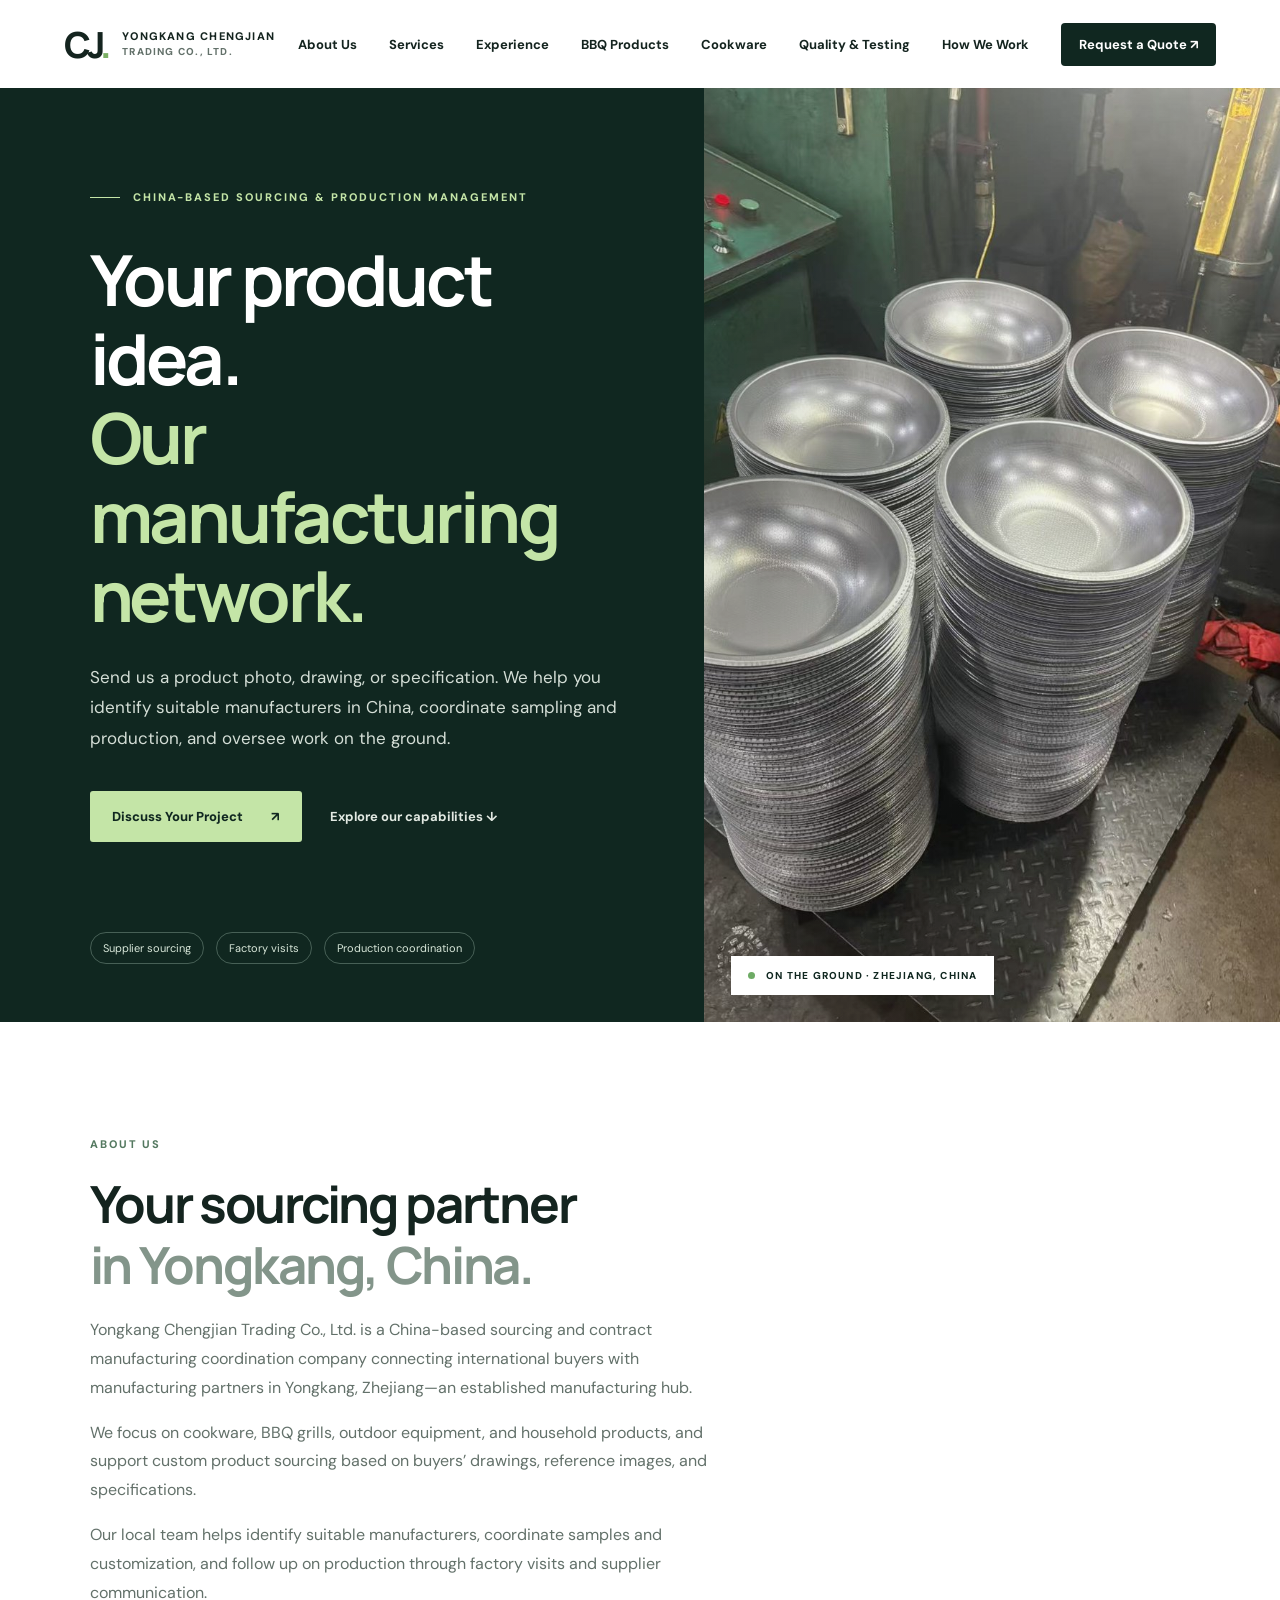
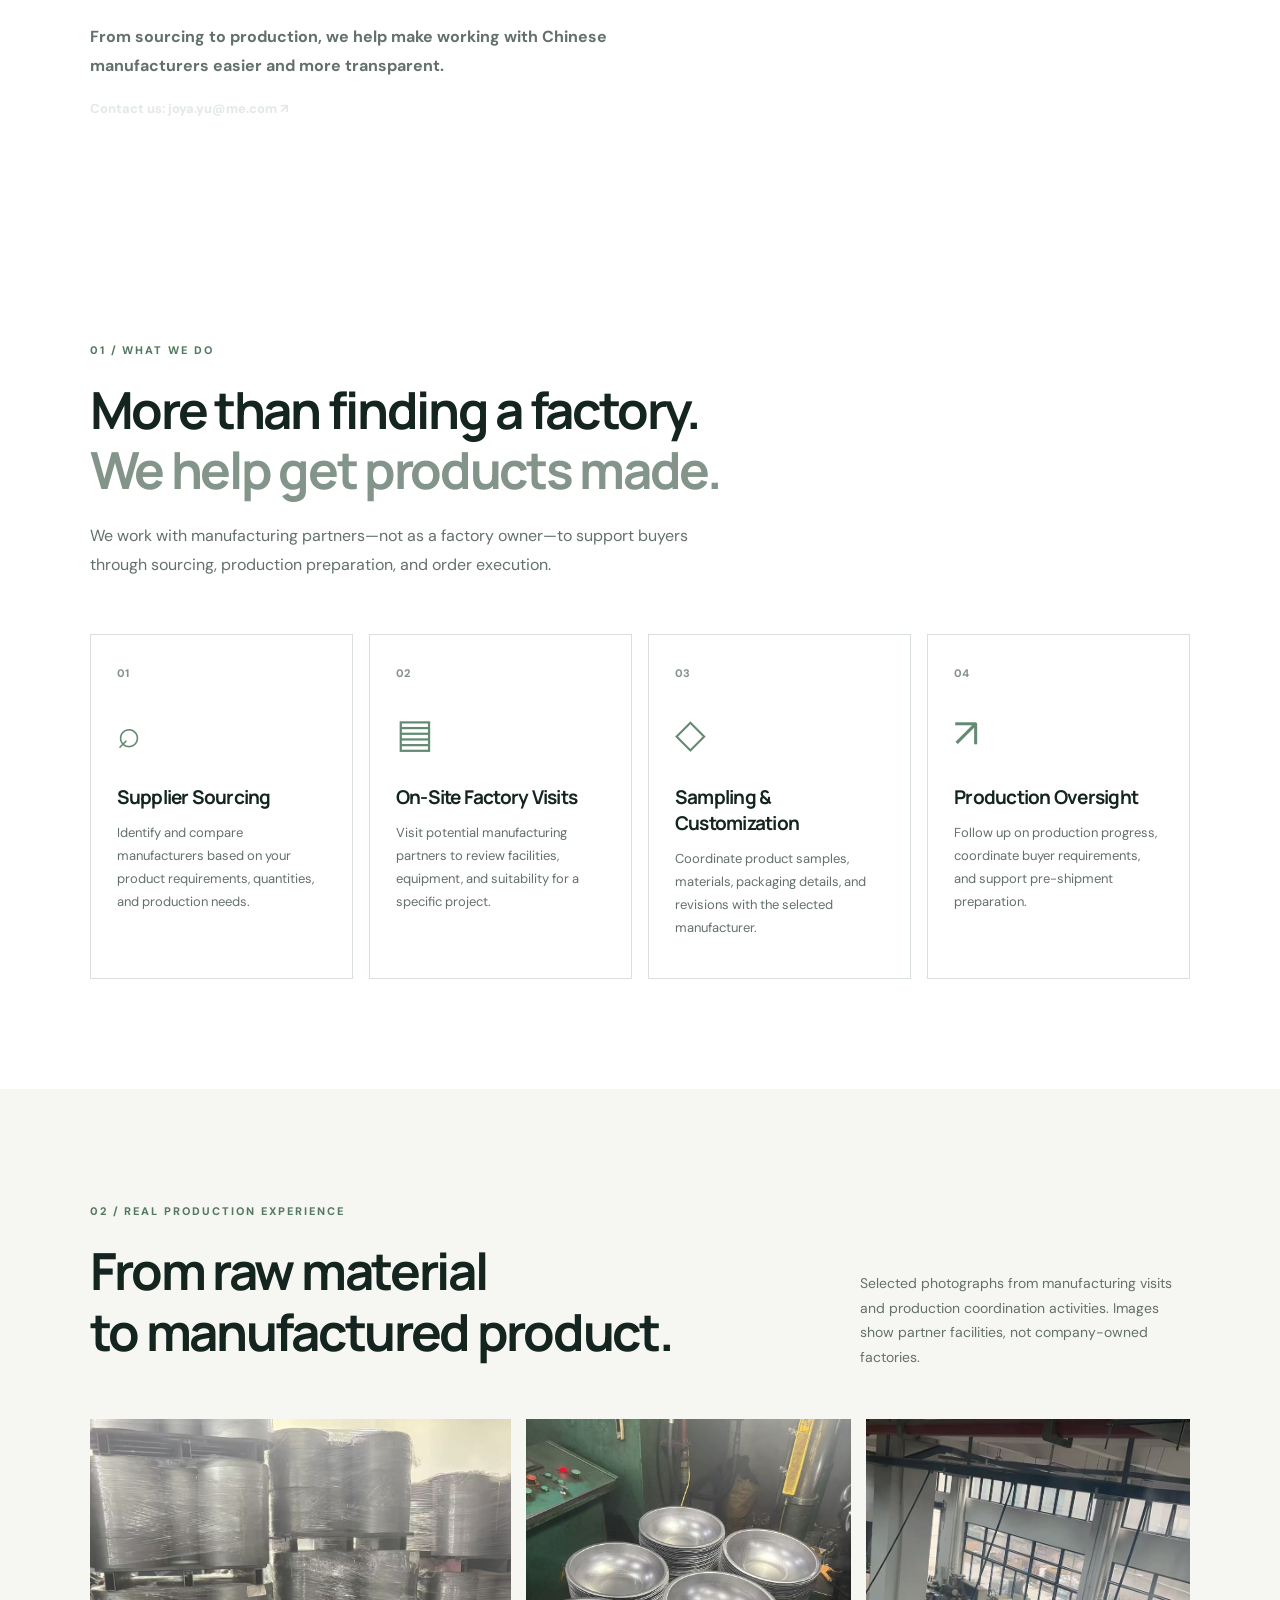
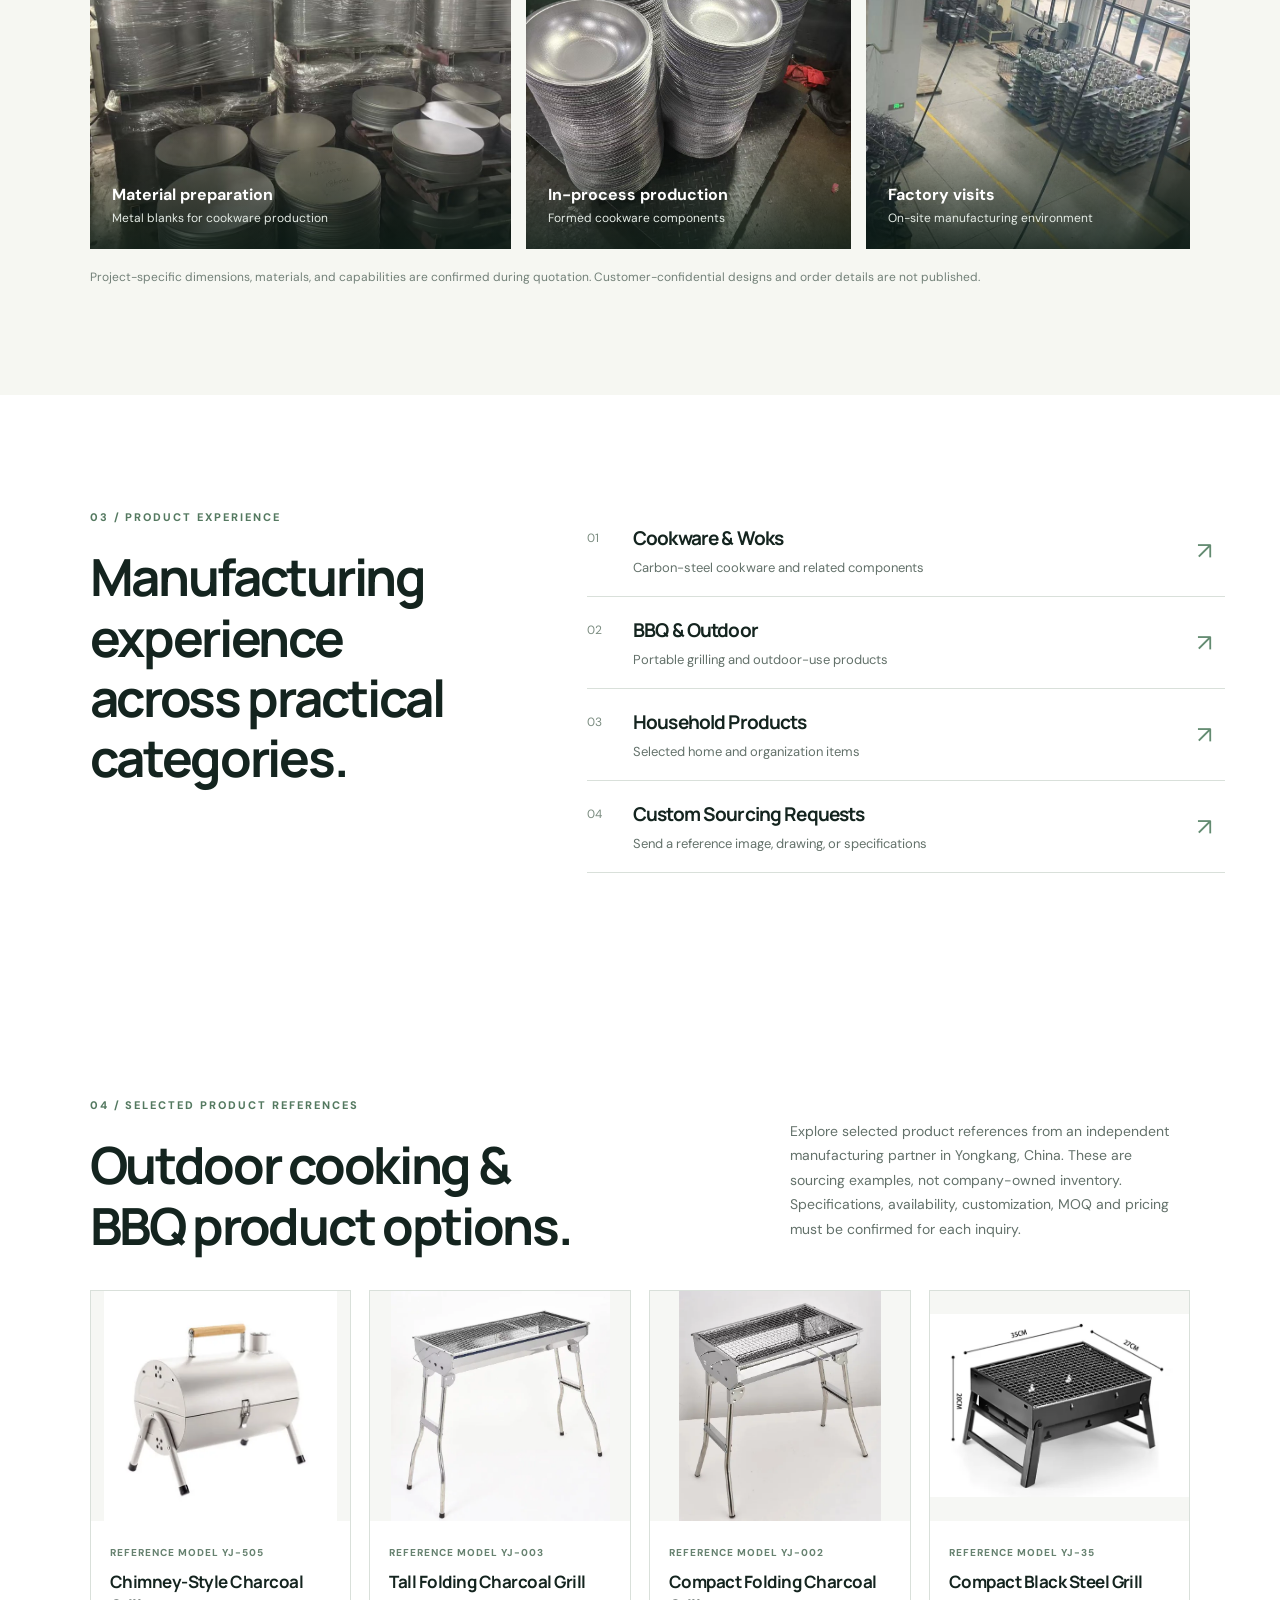
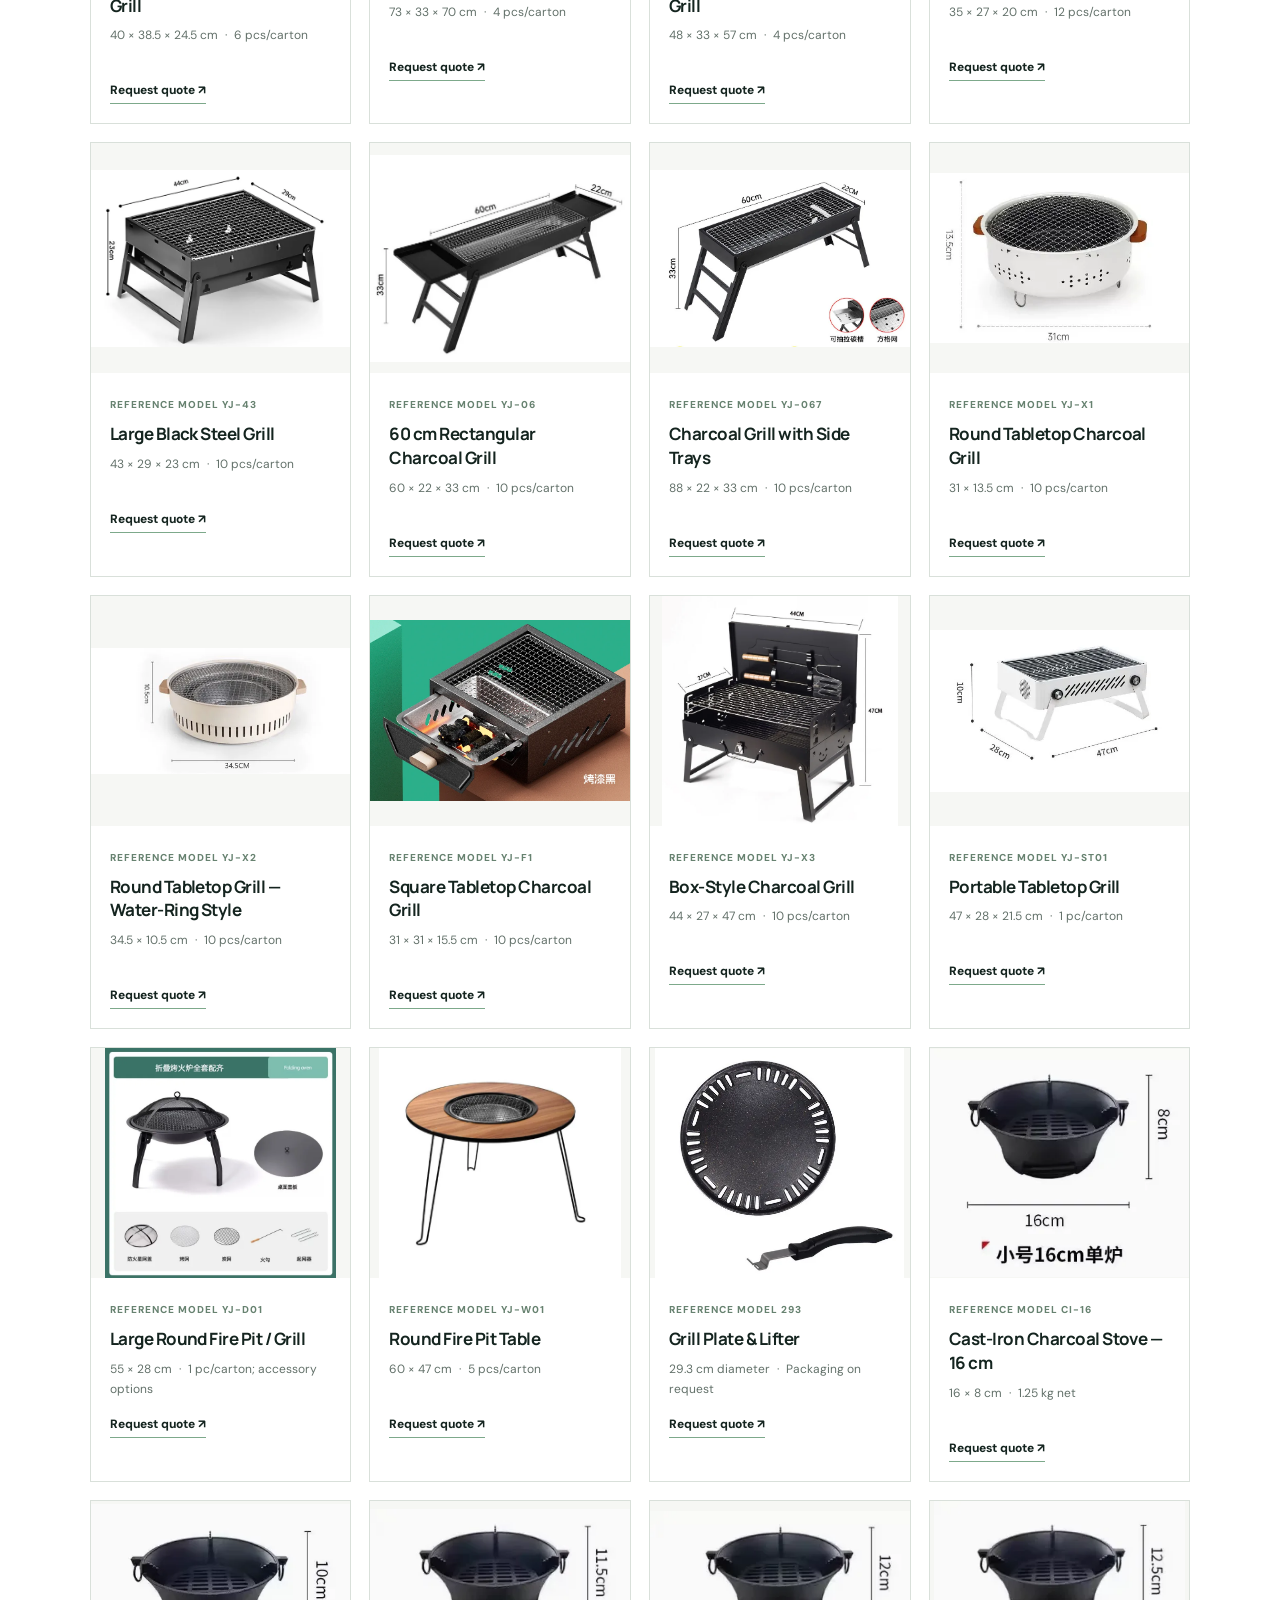
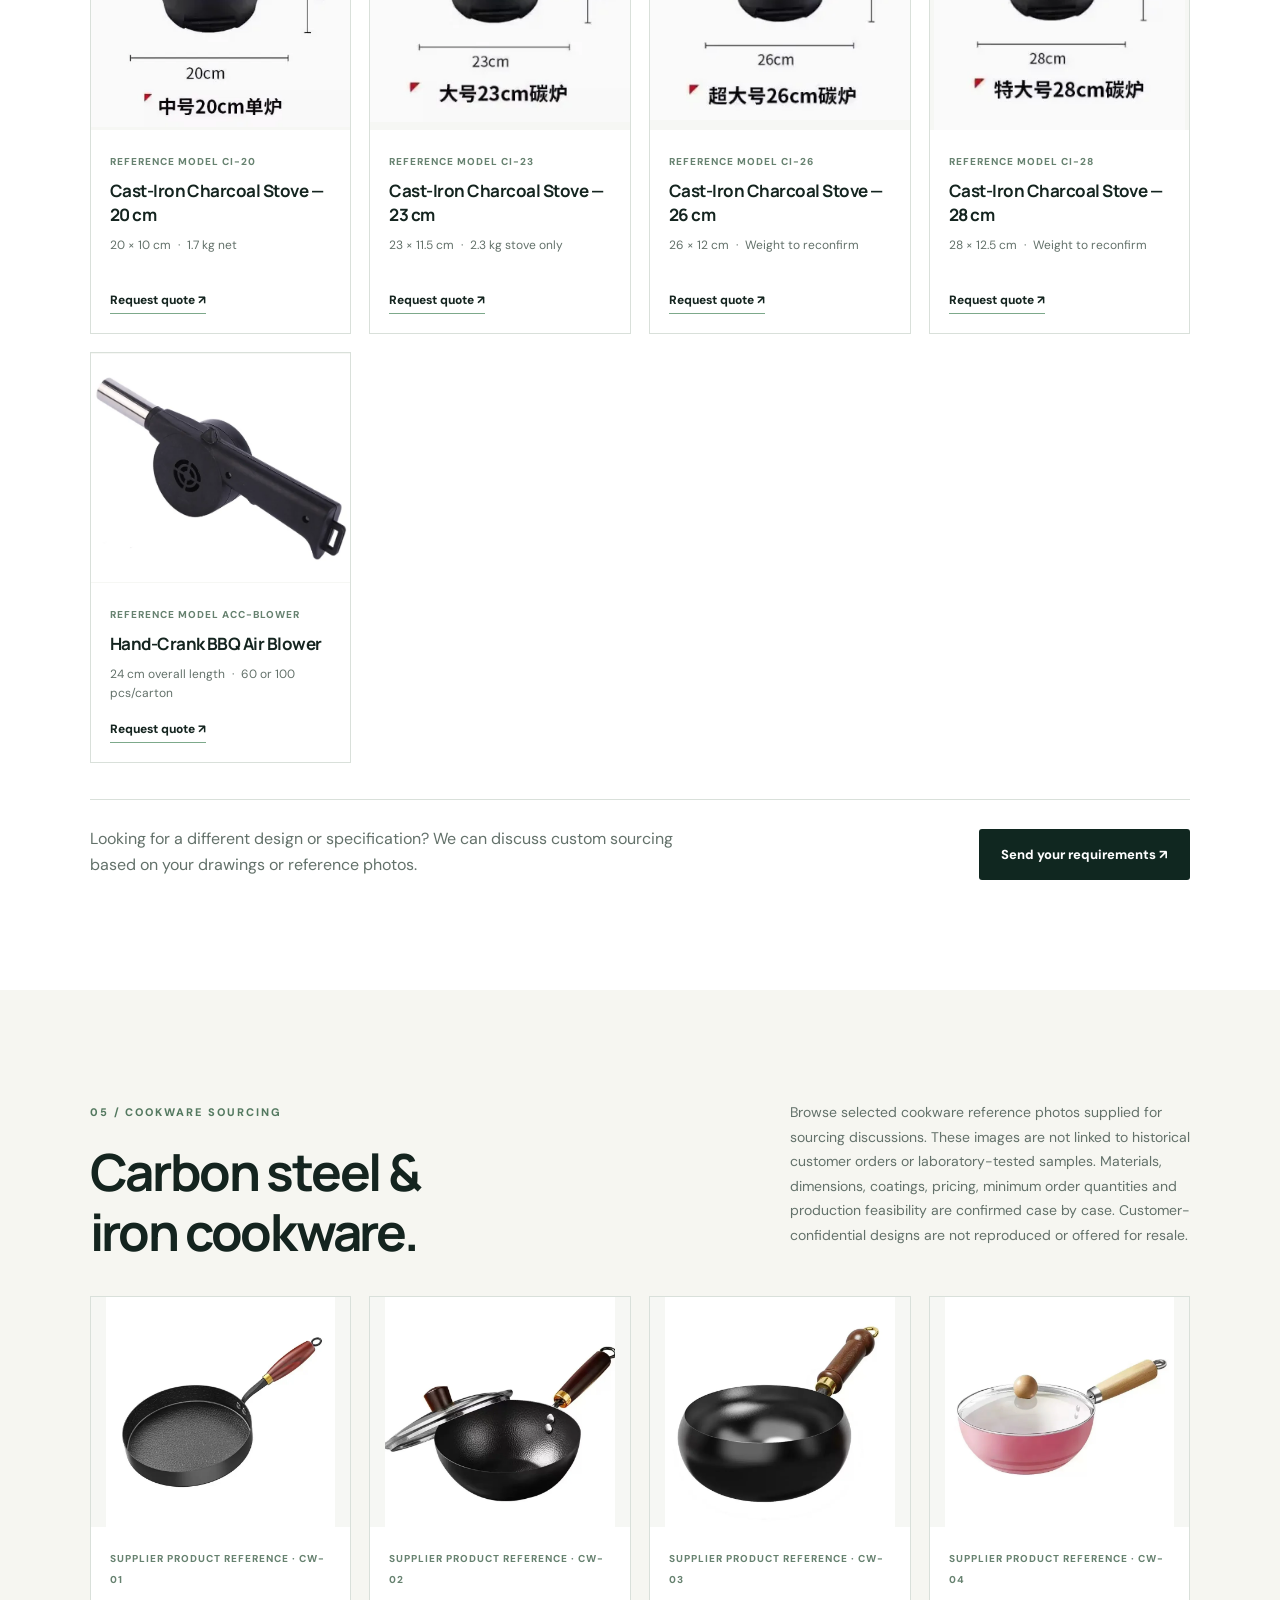
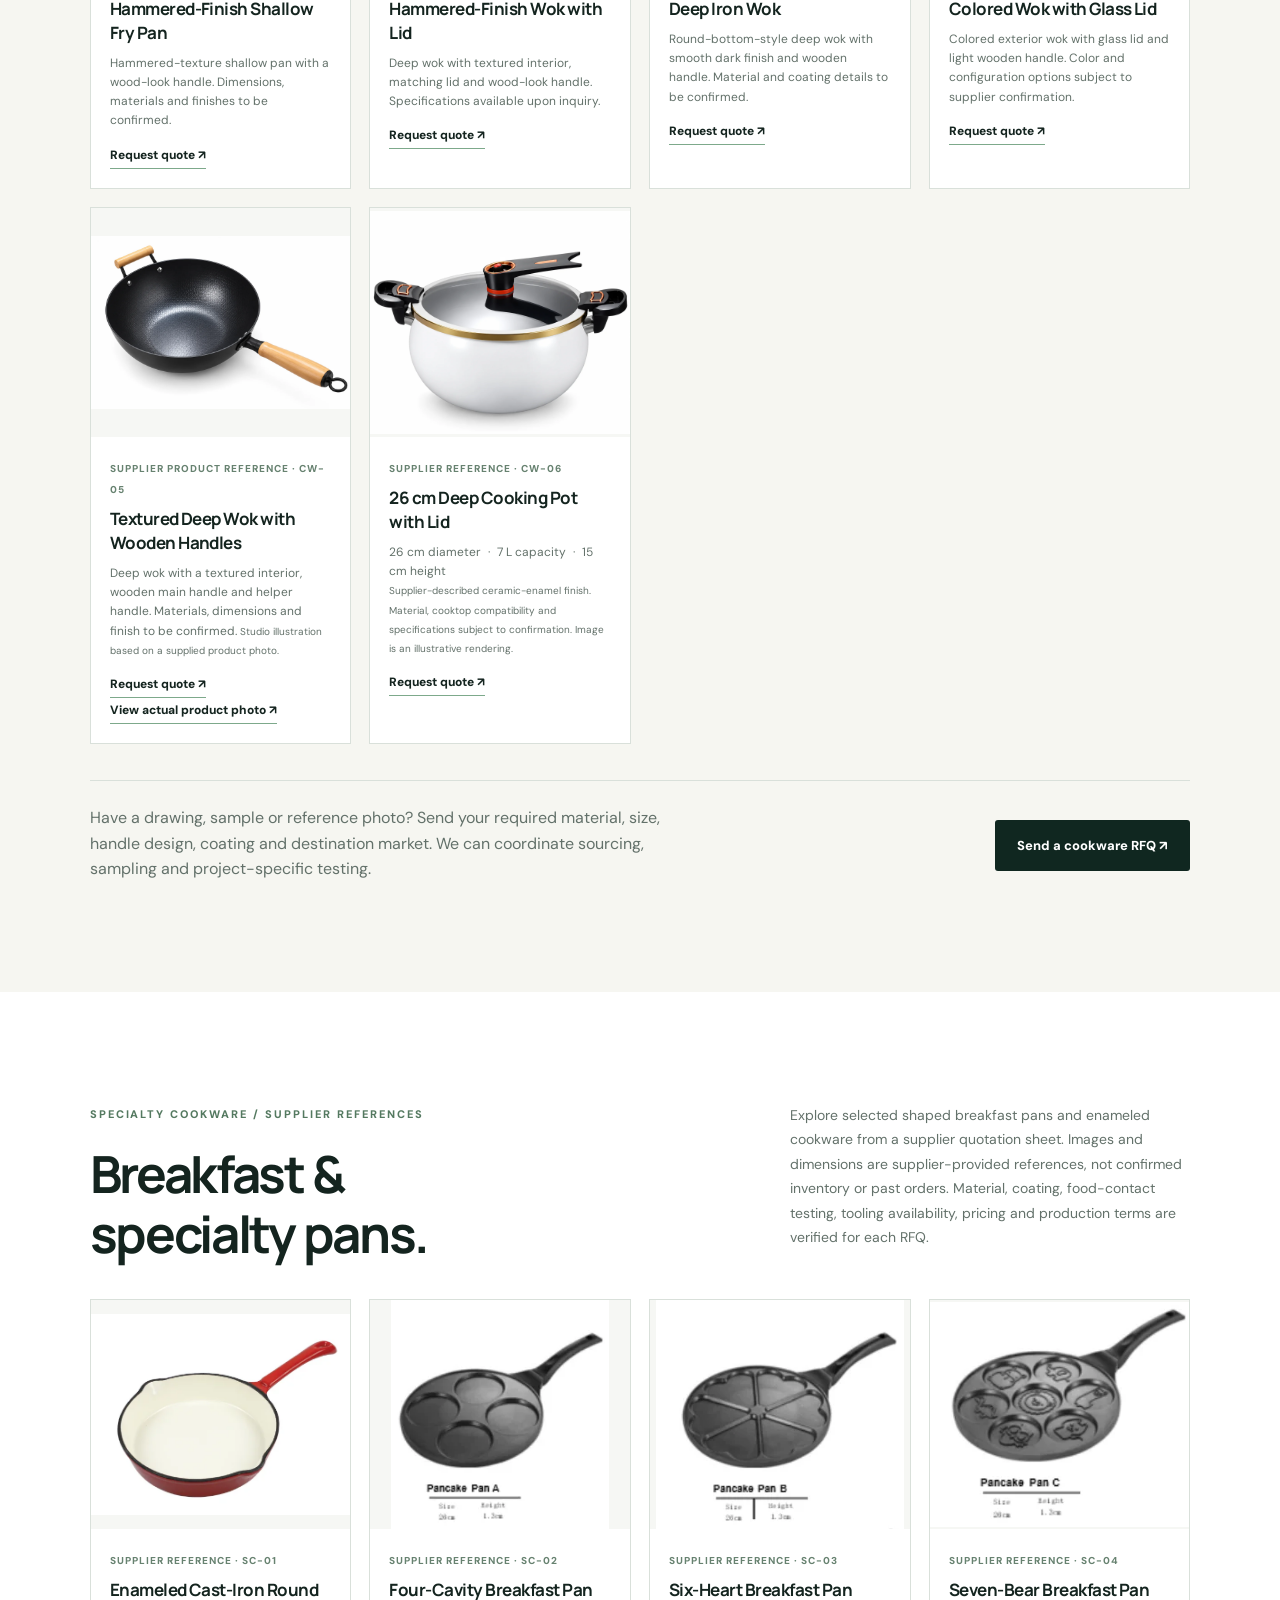
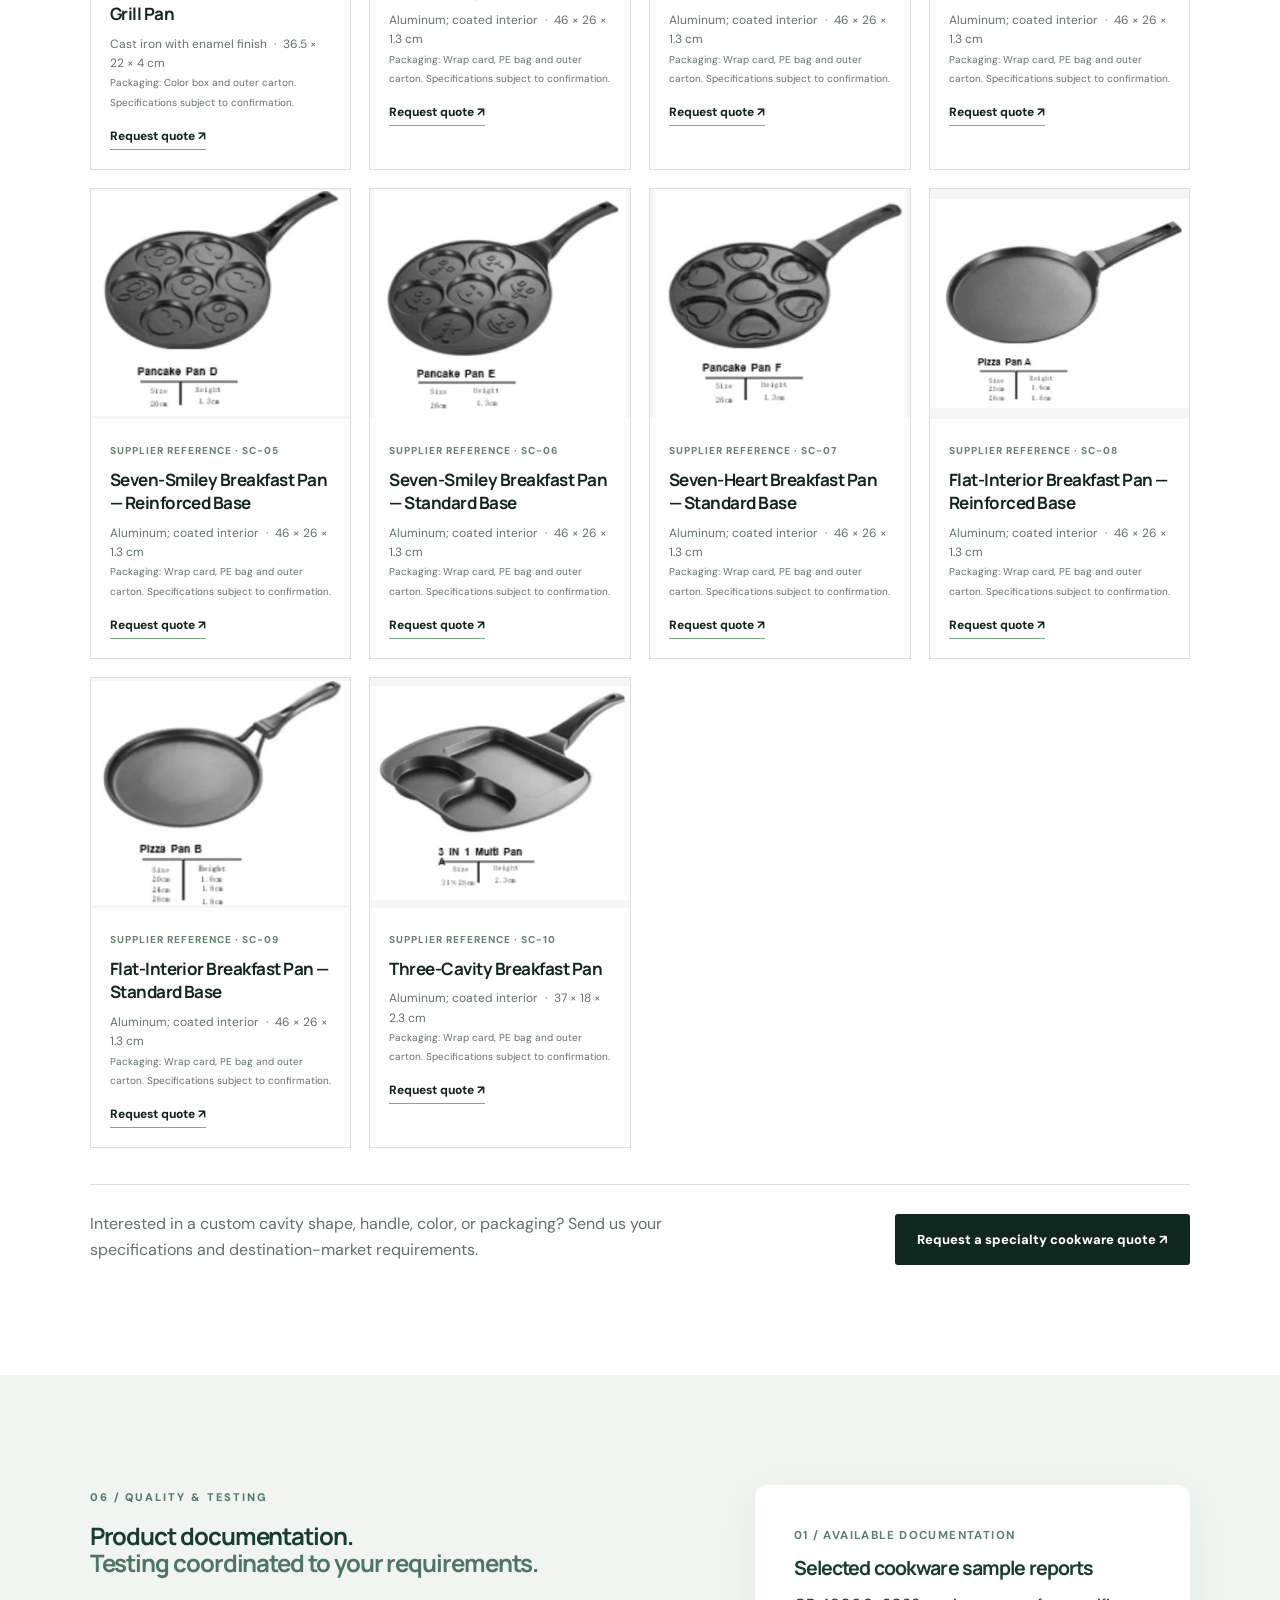
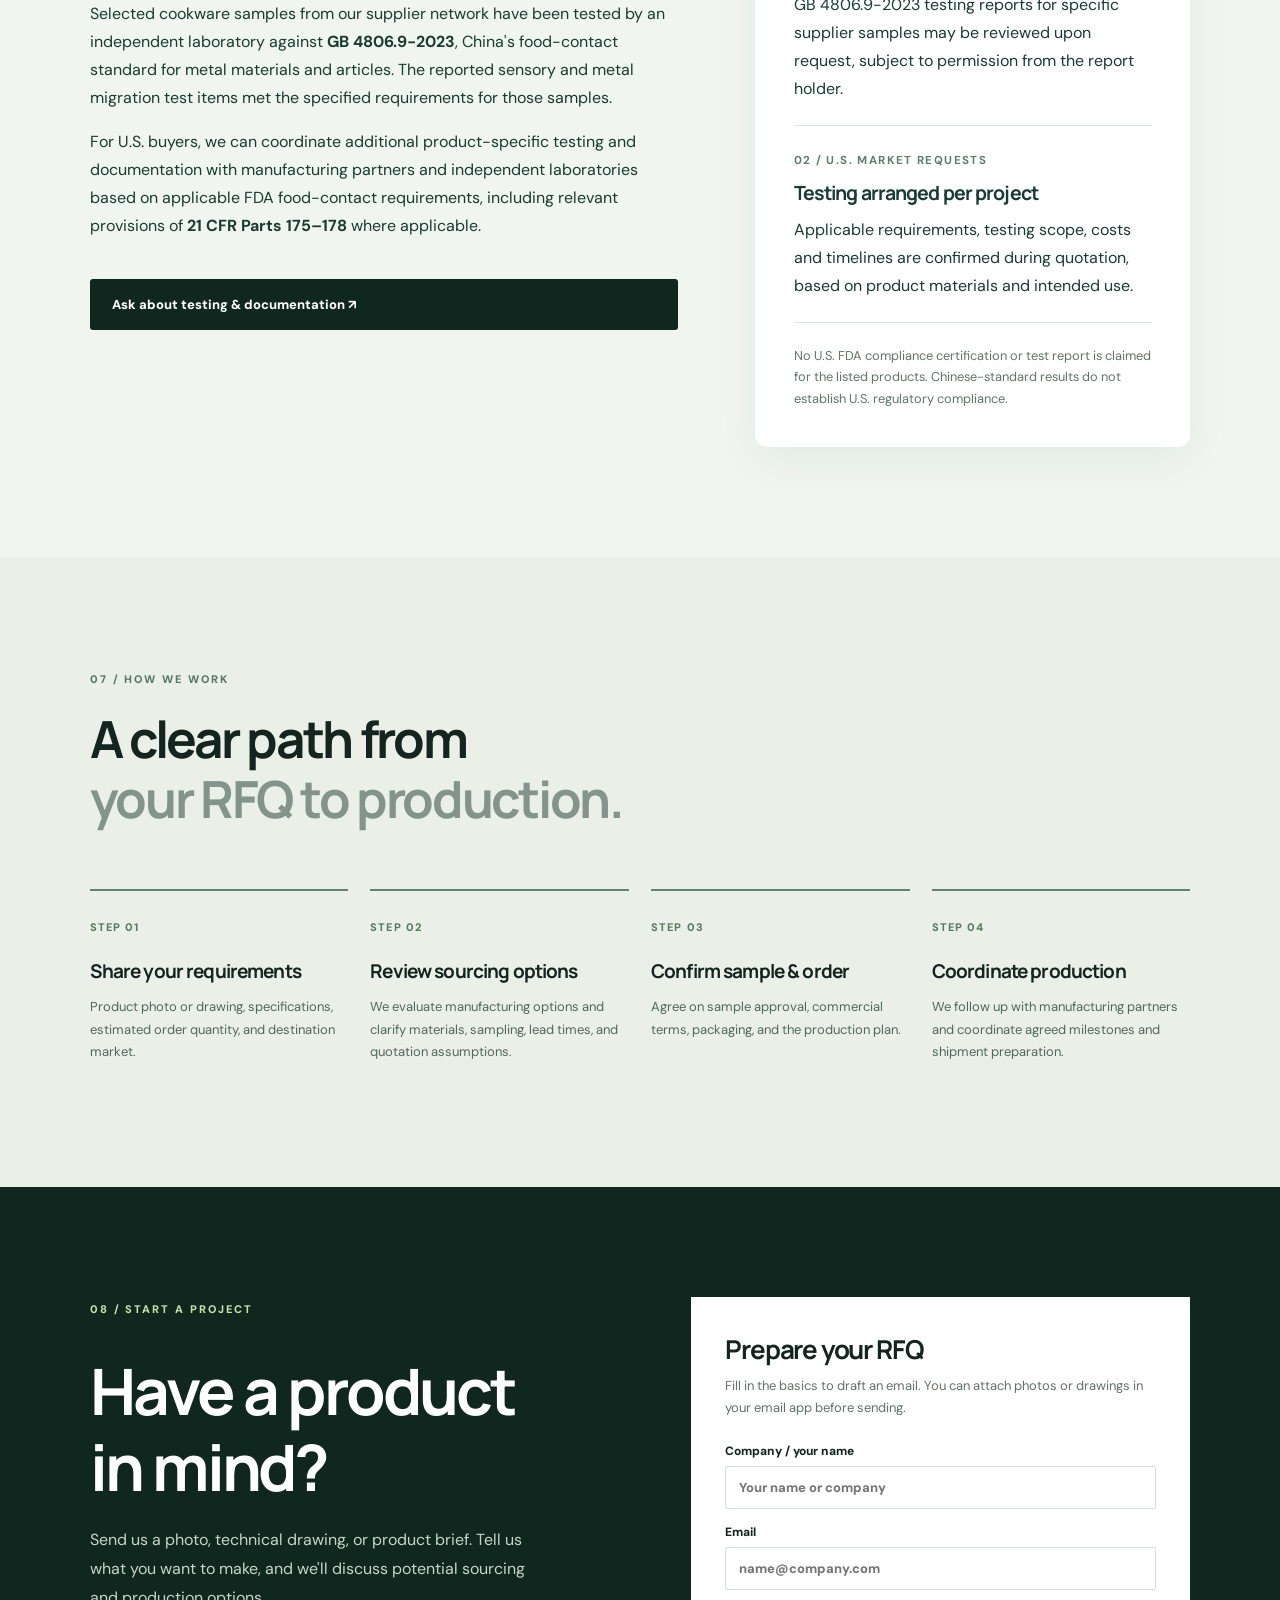
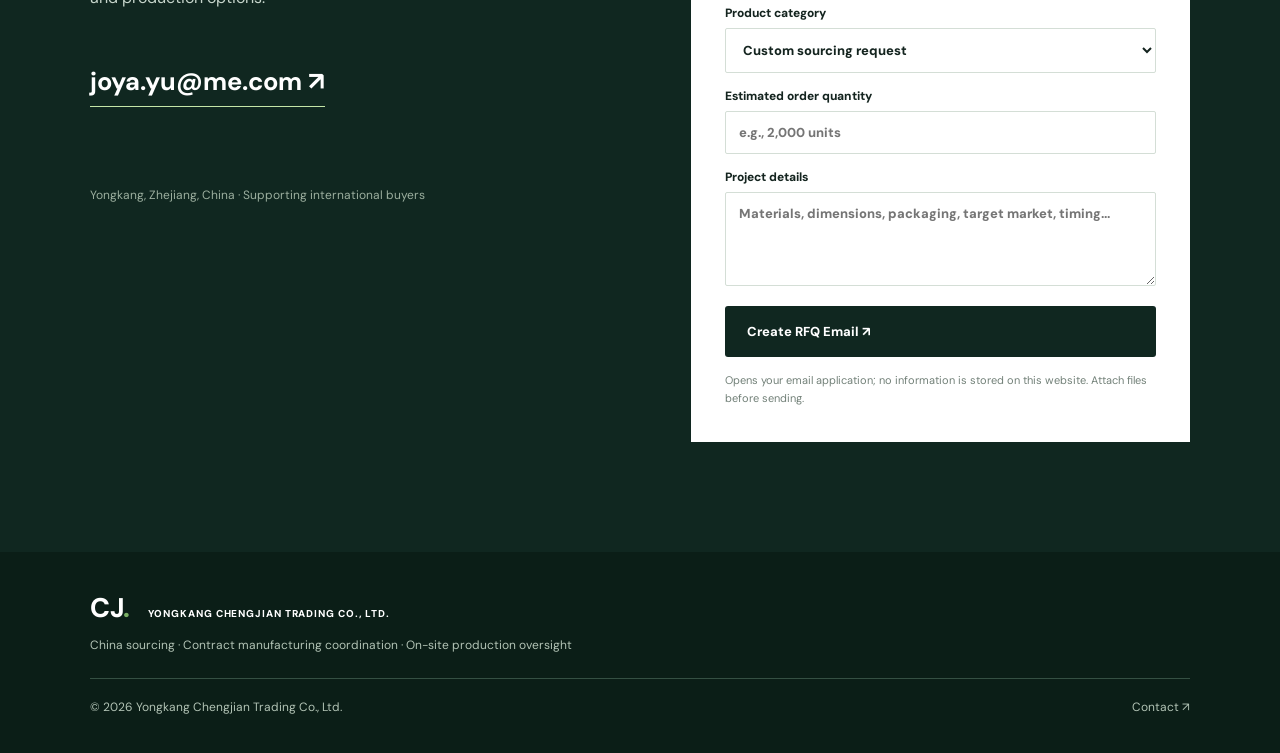
==== commit 7fcc47b8: "Add About Us company introduction and navigation link" ====
--- a/index.html
+++ b/index.html
@@ -1,6 +1,7 @@
 <!doctype html><html lang="en"><head><meta charset="utf-8"><meta name="viewport" content="width=device-width,initial-scale=1"><meta name="description" content="Yongkang Chengjian Trading — China-based product sourcing, contract manufacturing coordination, and on-site production oversight for international buyers."><title>Yongkang Chengjian Trading | Sourcing & Manufacturing Coordination</title><link rel="stylesheet" href="styles.css"></head><body>
-<header class="header"><a class="brand" href="#home"><span class="brand-mark">CJ<span class="dot">.</span></span><span class="brand-caption">YONGKANG CHENGJIAN<br><small>TRADING CO., LTD.</small></span></a><nav aria-label="Main navigation"><a href="#services">Services</a><a href="#experience">Experience</a><a href="#products">BBQ Products</a><a href="#cookware">Cookware</a><a href="#quality">Quality & Testing</a><a href="#process">How We Work</a><a href="#contact" class="nav-cta">Request a Quote ↗</a></nav><button class="menu" aria-label="Toggle menu" aria-expanded="false">☰</button></header>
+<header class="header"><a class="brand" href="#home"><span class="brand-mark">CJ<span class="dot">.</span></span><span class="brand-caption">YONGKANG CHENGJIAN<br><small>TRADING CO., LTD.</small></span></a><nav aria-label="Main navigation"><a href="#about">About Us</a><a href="#services">Services</a><a href="#experience">Experience</a><a href="#products">BBQ Products</a><a href="#cookware">Cookware</a><a href="#quality">Quality & Testing</a><a href="#process">How We Work</a><a href="#contact" class="nav-cta">Request a Quote ↗</a></nav><button class="menu" aria-label="Toggle menu" aria-expanded="false">☰</button></header>
 <main id="home"><section class="hero"><div class="hero-content"><div class="eyebrow"><span class="line"></span> CHINA-BASED SOURCING & PRODUCTION MANAGEMENT</div><h1>Your product idea.<br><em>Our manufacturing network.</em></h1><p>Send us a product photo, drawing, or specification. We help you identify suitable manufacturers in China, coordinate sampling and production, and oversee work on the ground.</p><div class="actions"><a class="btn btn-light" href="#contact">Discuss Your Project <span>↗</span></a><a class="text-link" href="#services">Explore our capabilities ↓</a></div><div class="hero-meta"><span>Supplier sourcing</span><span>Factory visits</span><span>Production coordination</span></div></div><div class="hero-photo" role="img" aria-label="Actual metal cookware manufacturing site"><div class="photo-caption"><span class="live-dot"></span> ON THE GROUND · ZHEJIANG, CHINA</div></div></section>
+<section class="section" id="about"><div class="section-head"><span class="kicker">ABOUT US</span><h2>Your sourcing partner<br><span>in Yongkang, China.</span></h2><p>Yongkang Chengjian Trading Co., Ltd. is a China-based sourcing and contract manufacturing coordination company connecting international buyers with manufacturing partners in Yongkang, Zhejiang—an established manufacturing hub.</p><p>We focus on cookware, BBQ grills, outdoor equipment, and household products, and support custom product sourcing based on buyers’ drawings, reference images, and specifications.</p><p>Our local team helps identify suitable manufacturers, coordinate samples and customization, and follow up on production through factory visits and supplier communication.</p><p><strong>From sourcing to production, we help make working with Chinese manufacturers easier and more transparent.</strong></p><a class="text-link" href="mailto:joya.yu@me.com">Contact us: joya.yu@me.com ↗</a></div></section>
 <section class="intro section" id="services"><div class="section-head"><span class="kicker">01 / WHAT WE DO</span><h2>More than finding a factory.<br><span>We help get products made.</span></h2><p>We work with manufacturing partners—not as a factory owner—to support buyers through sourcing, production preparation, and order execution.</p></div><div class="service-grid"><article class="service"><span class="service-num">01</span><div class="service-icon">⌕</div><h3>Supplier Sourcing</h3><p>Identify and compare manufacturers based on your product requirements, quantities, and production needs.</p></article><article class="service"><span class="service-num">02</span><div class="service-icon">▤</div><h3>On-Site Factory Visits</h3><p>Visit potential manufacturing partners to review facilities, equipment, and suitability for a specific project.</p></article><article class="service"><span class="service-num">03</span><div class="service-icon">◇</div><h3>Sampling & Customization</h3><p>Coordinate product samples, materials, packaging details, and revisions with the selected manufacturer.</p></article><article class="service"><span class="service-num">04</span><div class="service-icon">↗</div><h3>Production Oversight</h3><p>Follow up on production progress, coordinate buyer requirements, and support pre-shipment preparation.</p></article></div></section>
 <section class="showcase section" id="experience"><div class="showcase-heading"><div><span class="kicker">02 / REAL PRODUCTION EXPERIENCE</span><h2>From raw material<br>to manufactured product.</h2></div><p>Selected photographs from manufacturing visits and production coordination activities. Images show partner facilities, not company-owned factories.</p></div><div class="photo-grid"><figure class="photo photo-a"><img src="assets/factory-3.jpg" alt="Stacks of circular metal blanks at a manufacturing site" loading="lazy"><figcaption><strong>Material preparation</strong><span>Metal blanks for cookware production</span></figcaption></figure><figure class="photo photo-b"><img src="assets/factory-4.jpg" alt="Formed cookware bodies arranged in batches" loading="lazy"><figcaption><strong>In-process production</strong><span>Formed cookware components</span></figcaption></figure><figure class="photo photo-c"><img src="assets/factory-1.jpg" alt="Partner manufacturing facility and equipment" loading="lazy"><figcaption><strong>Factory visits</strong><span>On-site manufacturing environment</span></figcaption></figure></div><p class="showcase-note">Project-specific dimensions, materials, and capabilities are confirmed during quotation. Customer-confidential designs and order details are not published.</p></section>
 <section class="categories section"><div><span class="kicker">03 / PRODUCT EXPERIENCE</span><h2>Manufacturing experience<br>across practical categories.</h2></div><div class="category-list"><div><span class="category-index">01</span><h3>Cookware & Woks</h3><p>Carbon-steel cookware and related components</p><span class="arrow">↗</span></div><div><span class="category-index">02</span><h3>BBQ & Outdoor</h3><p>Portable grilling and outdoor-use products</p><span class="arrow">↗</span></div><div><span class="category-index">03</span><h3>Household Products</h3><p>Selected home and organization items</p><span class="arrow">↗</span></div><div><span class="category-index">04</span><h3>Custom Sourcing Requests</h3><p>Send a reference image, drawing, or specifications</p><span class="arrow">↗</span></div></div></section>
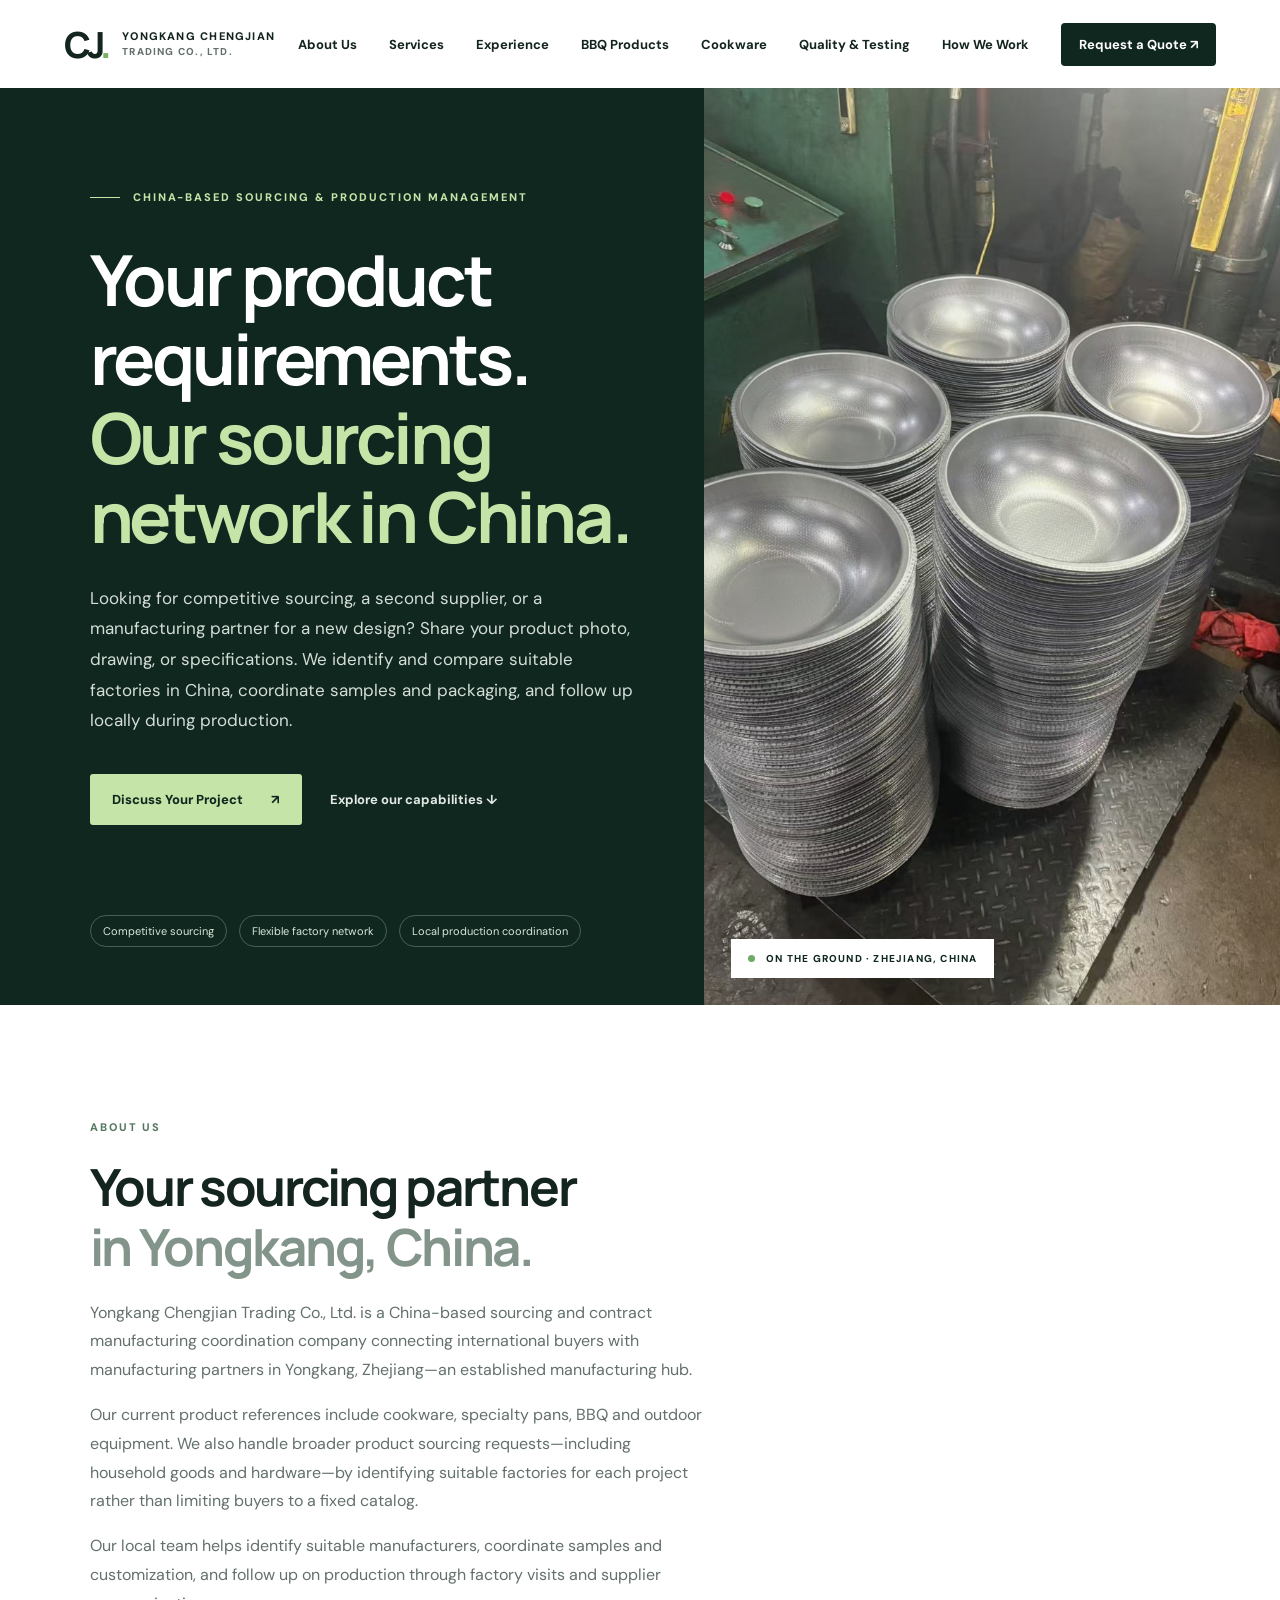
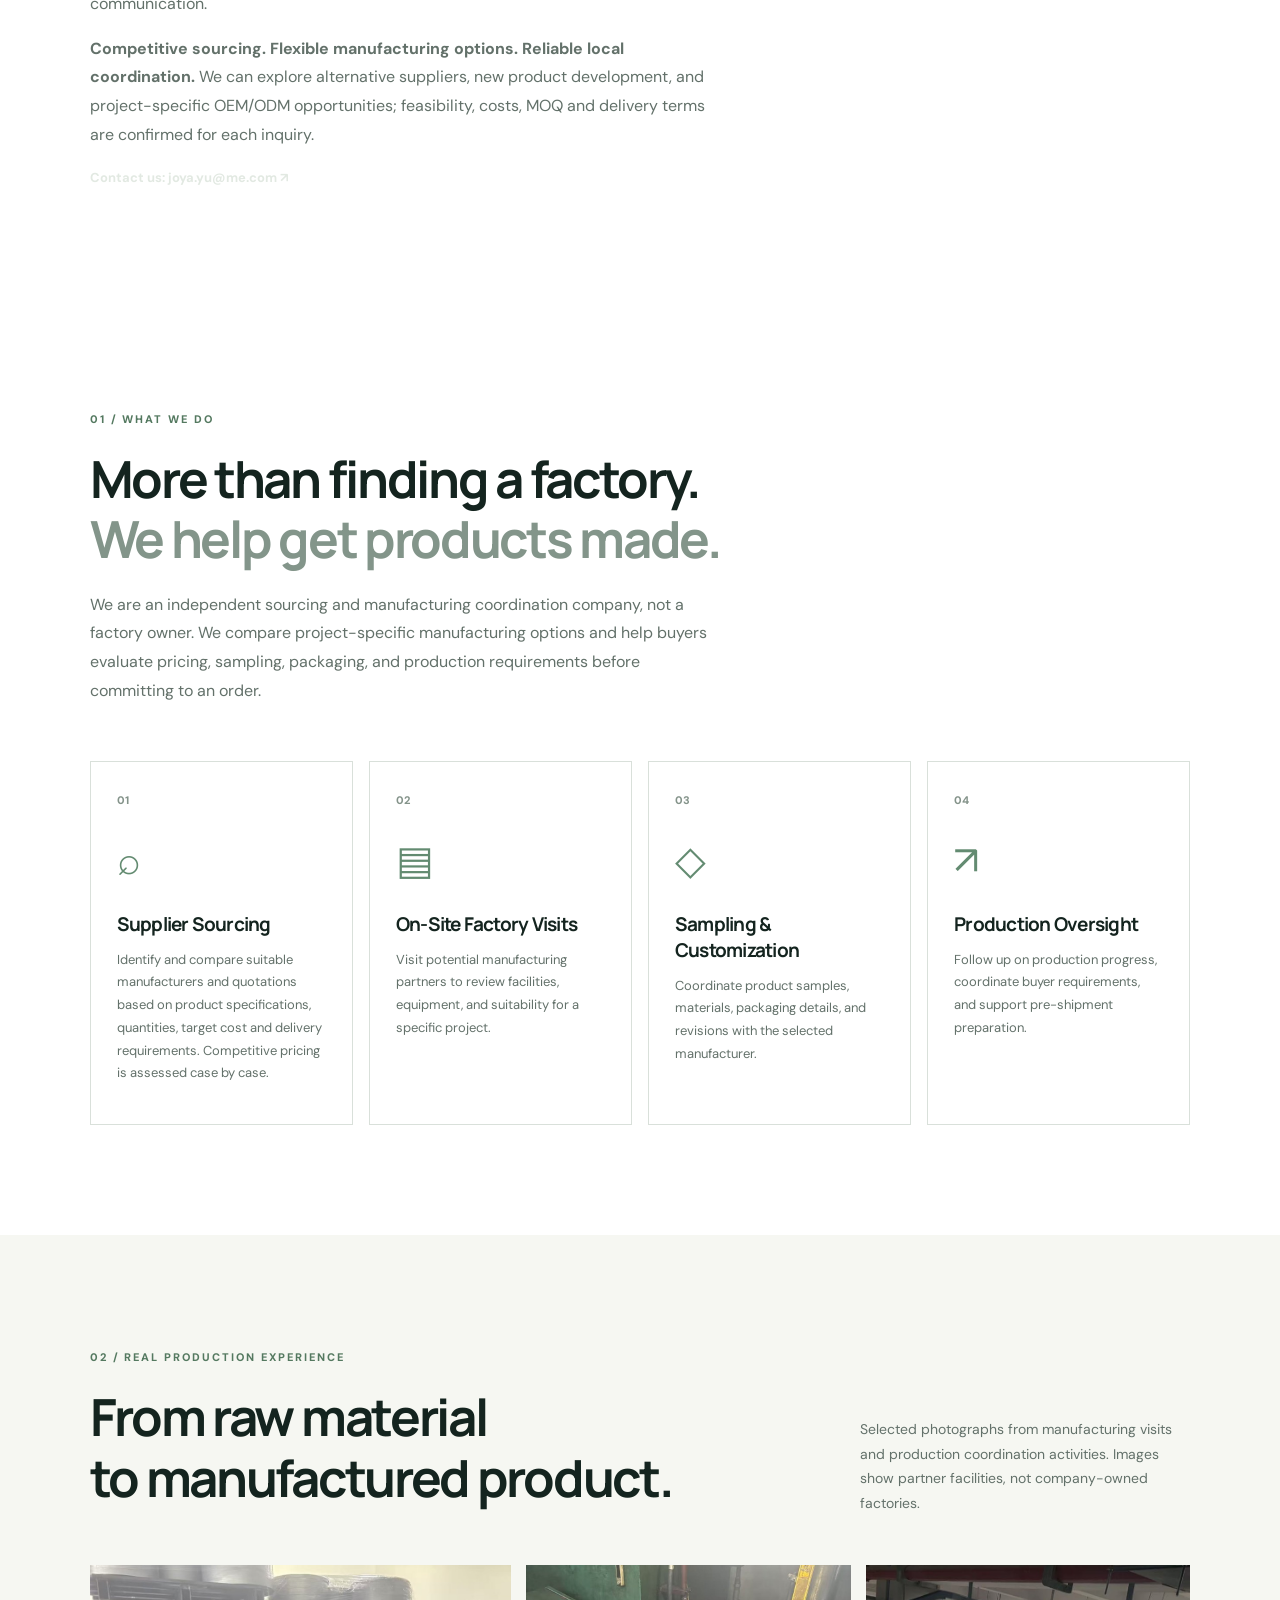
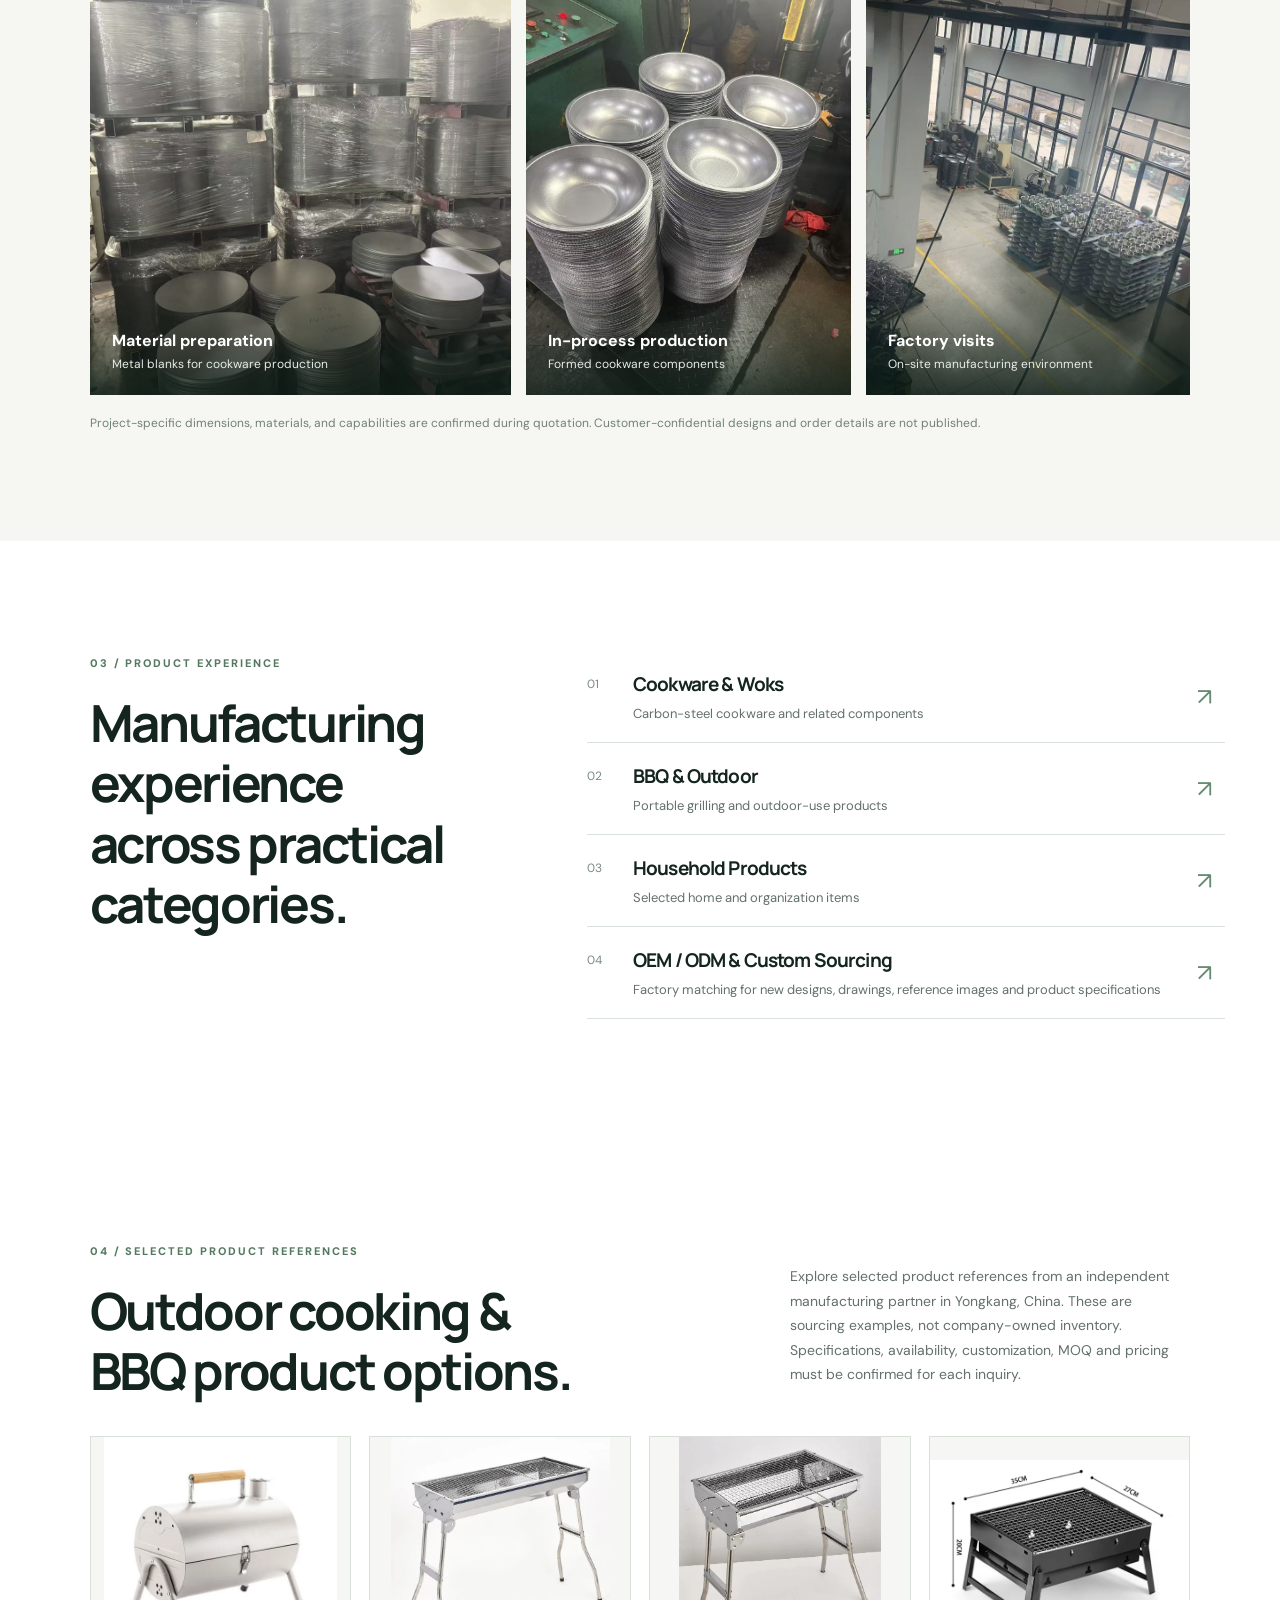
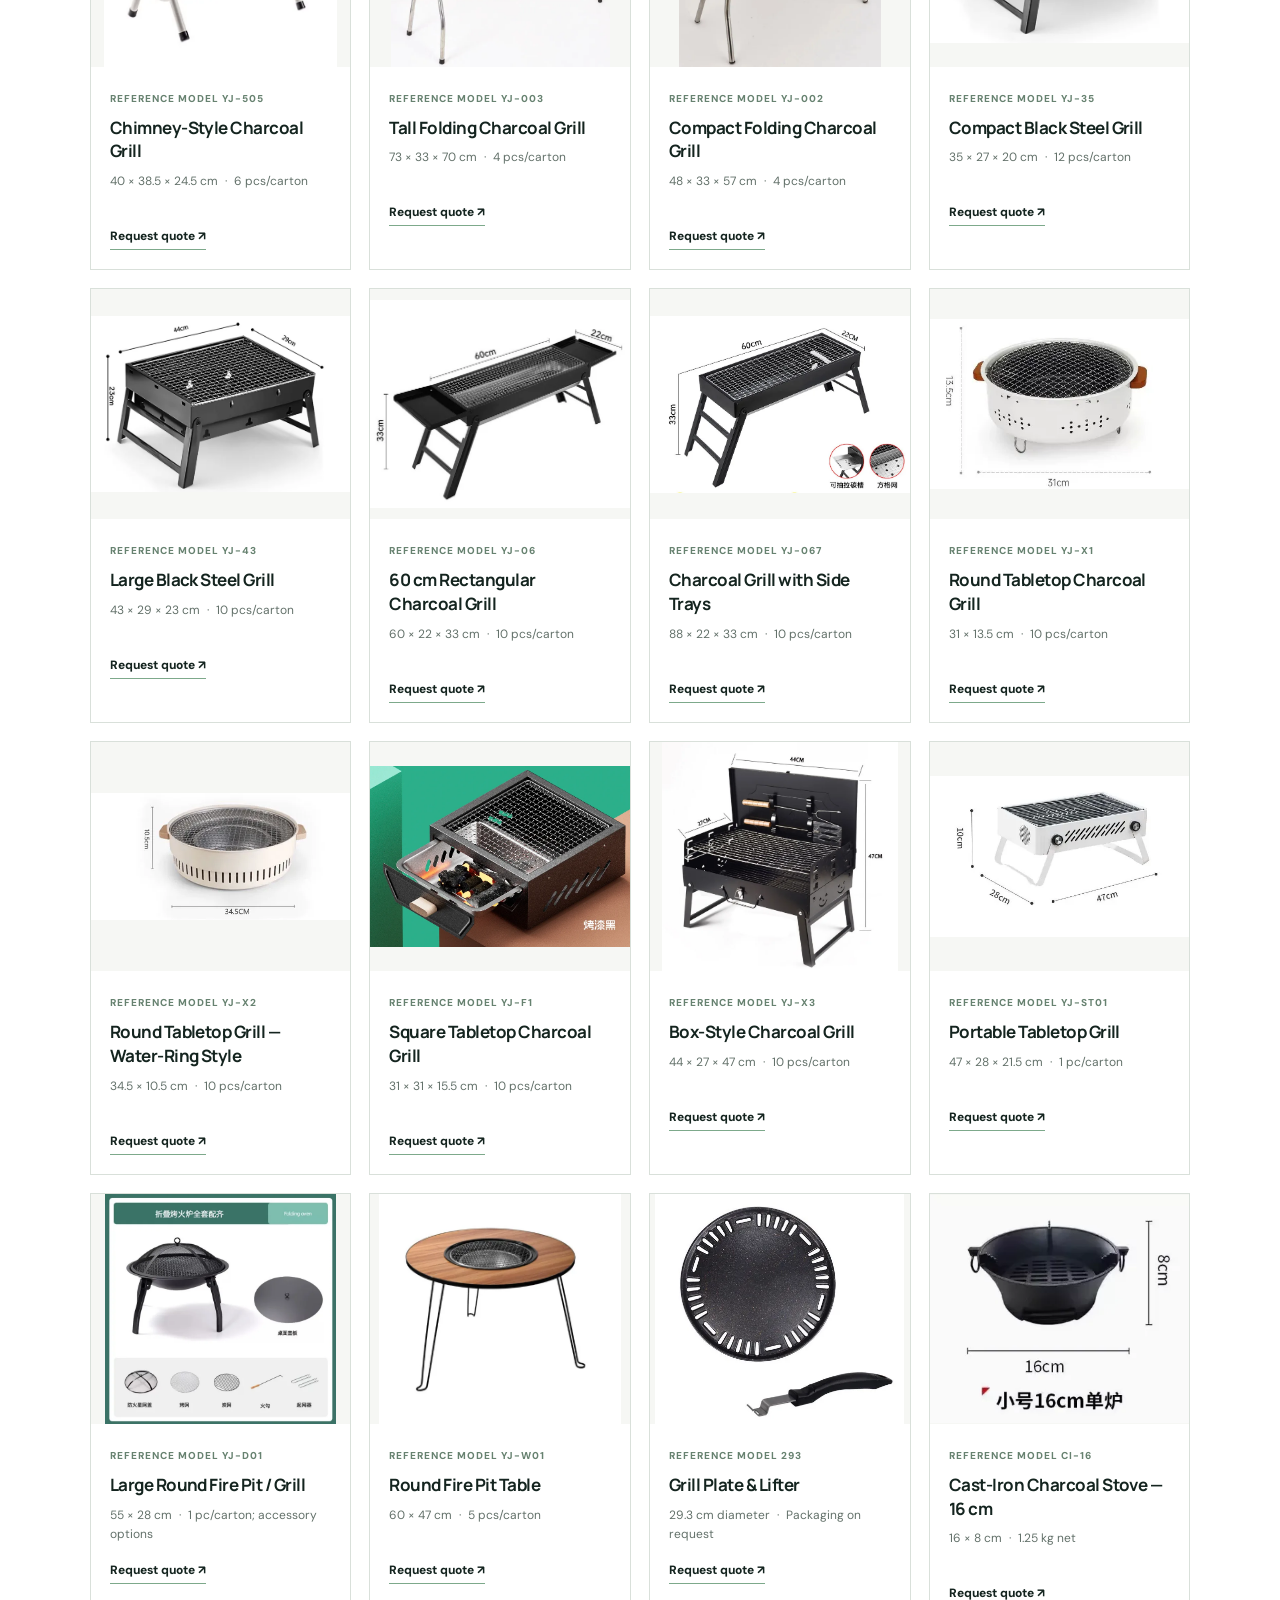
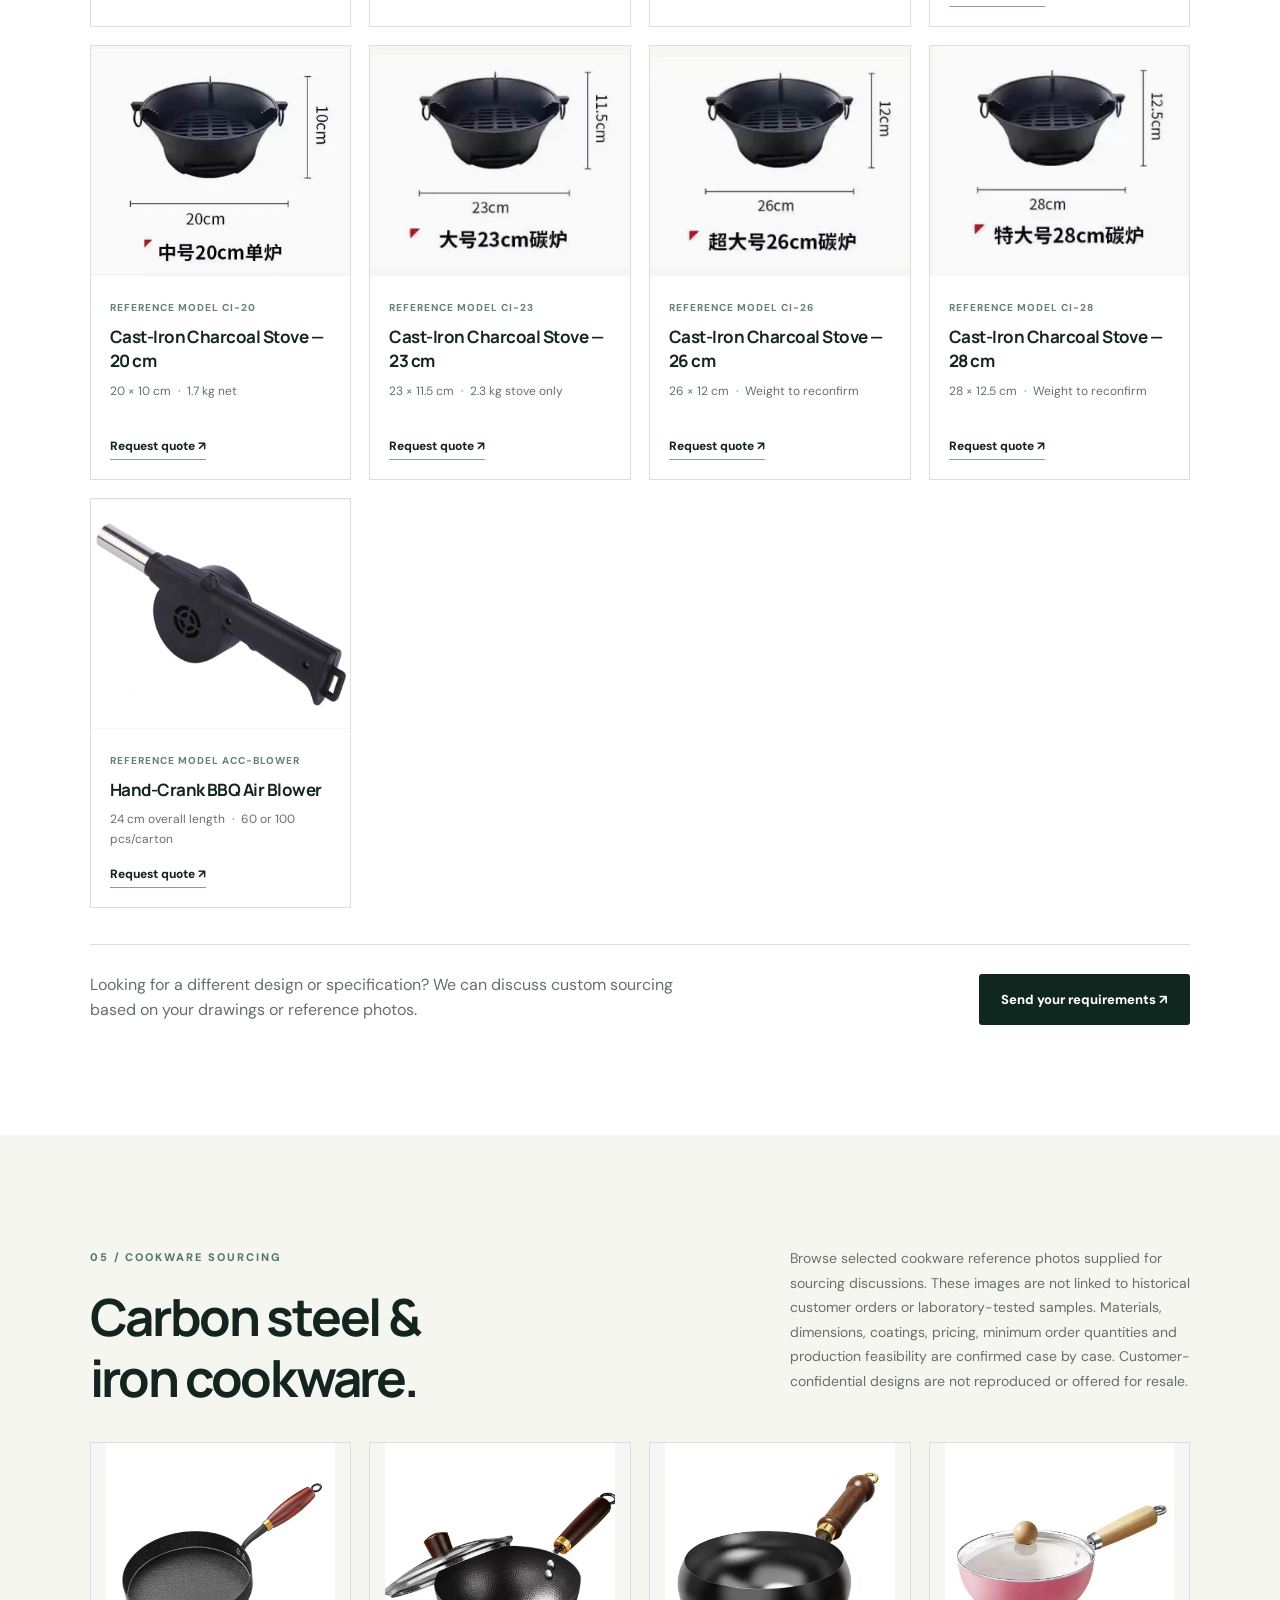
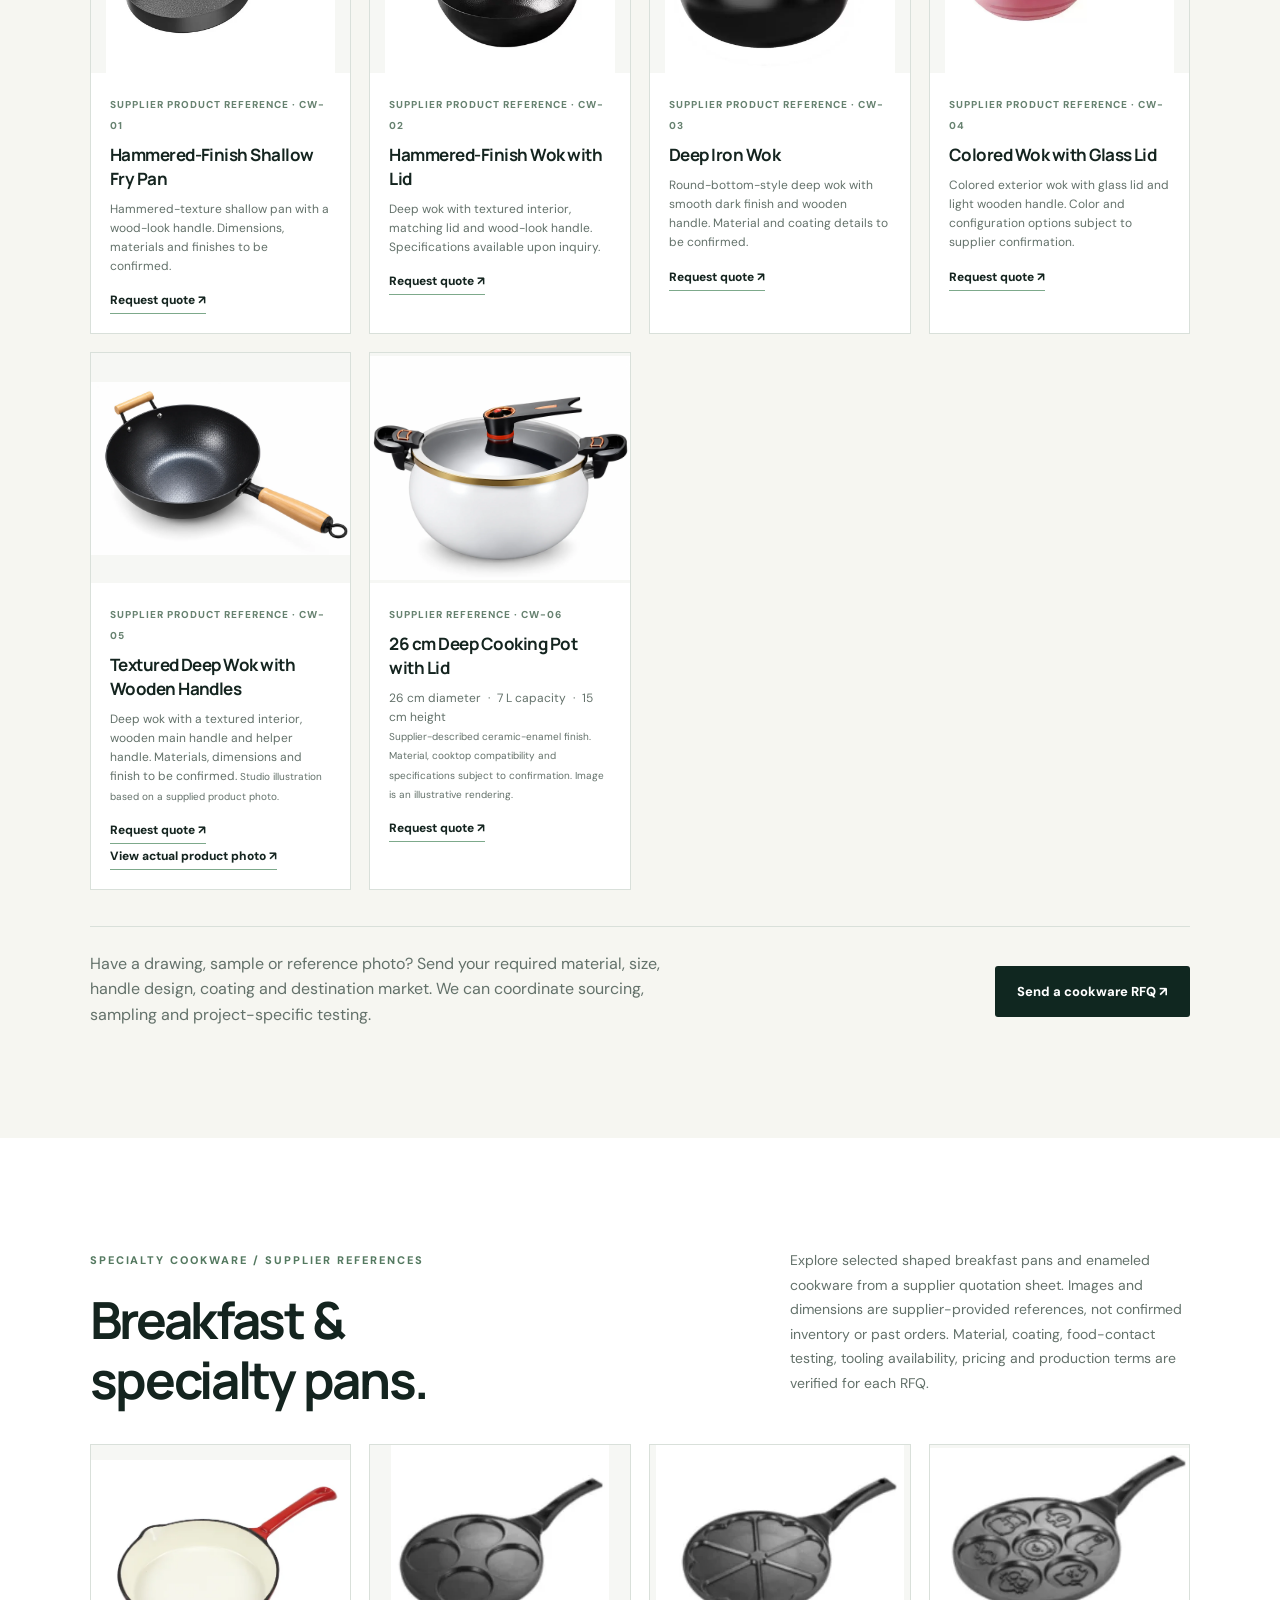
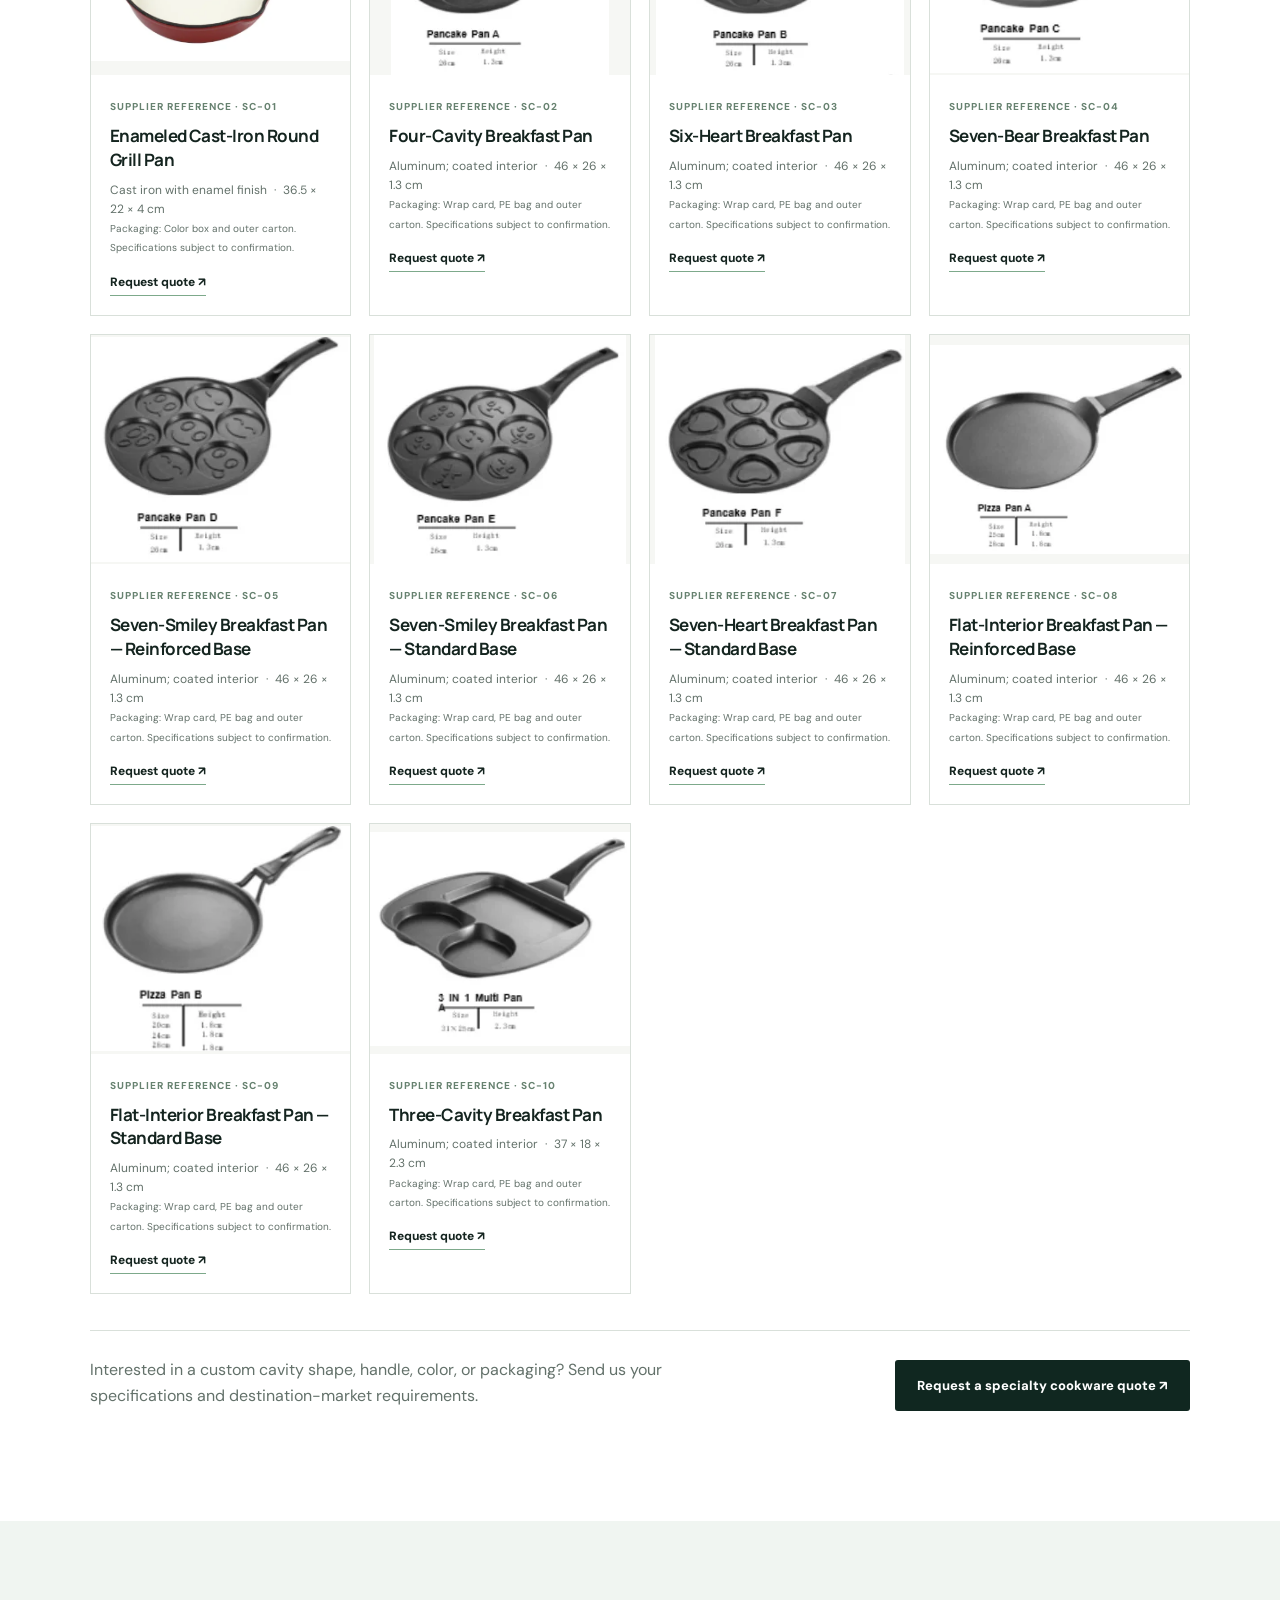
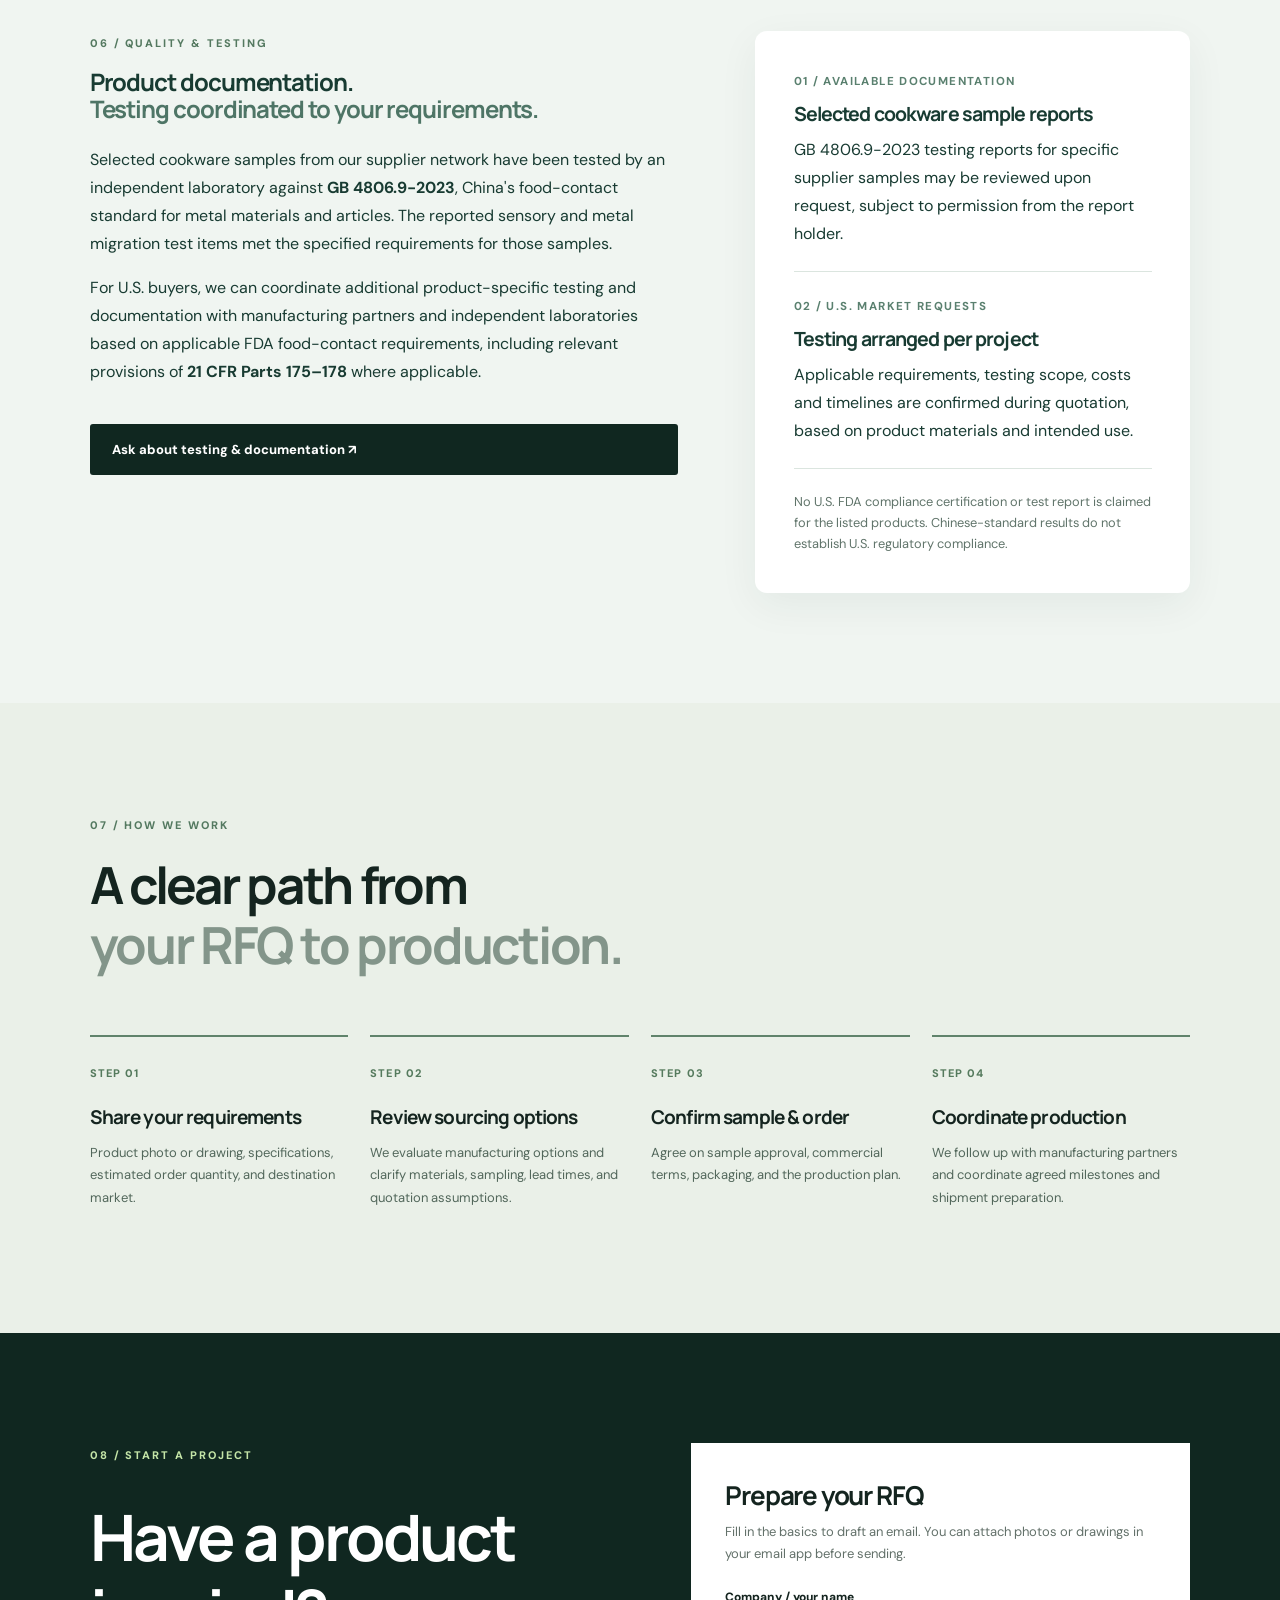
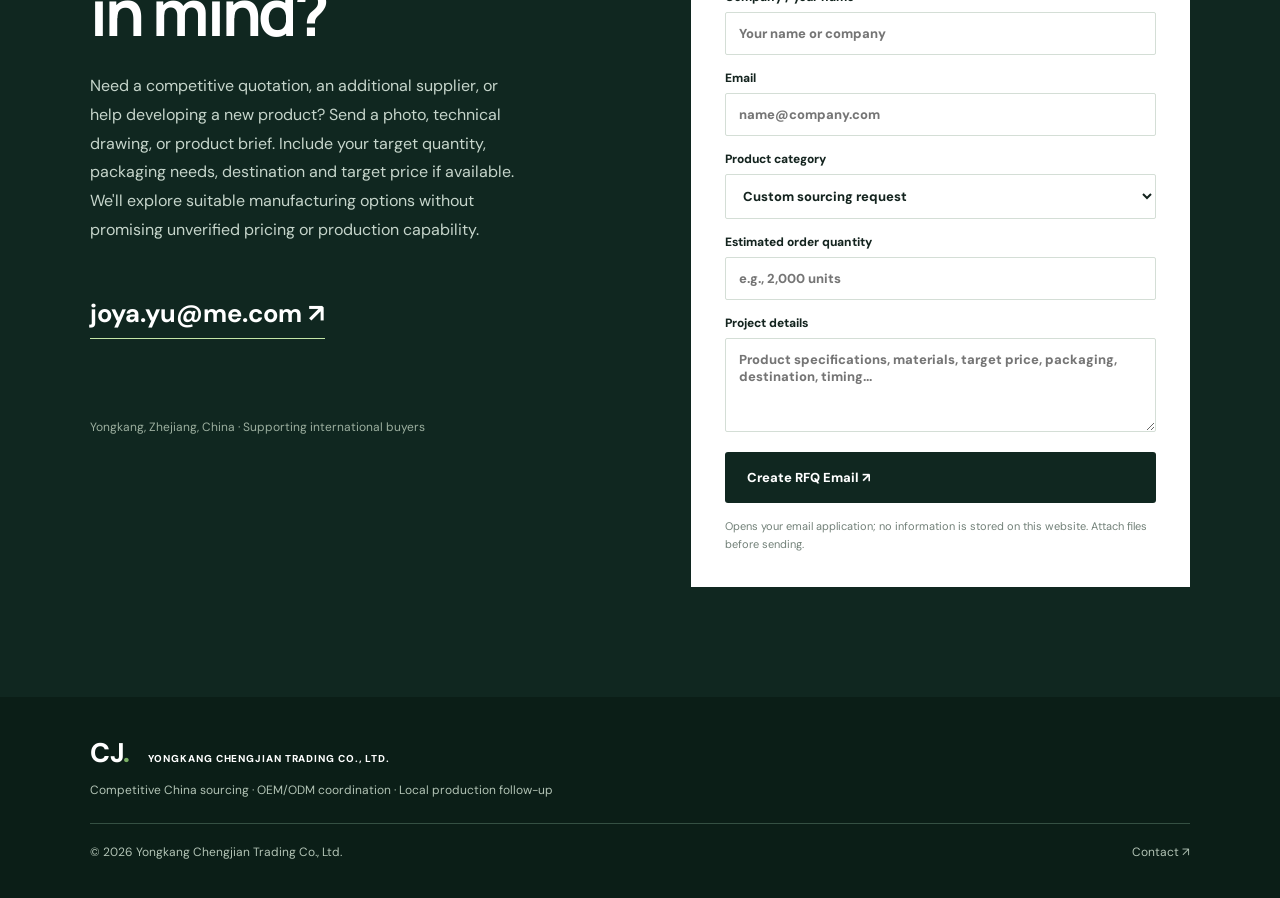
==== commit bc646a9e: "Clarify flexible sourcing positioning, competitive quotes, and OEM RFQ messaging" ====
--- a/index.html
+++ b/index.html
@@ -1,10 +1,10 @@
 <!doctype html><html lang="en"><head><meta charset="utf-8"><meta name="viewport" content="width=device-width,initial-scale=1"><meta name="description" content="Yongkang Chengjian Trading — China-based product sourcing, contract manufacturing coordination, and on-site production oversight for international buyers."><title>Yongkang Chengjian Trading | Sourcing & Manufacturing Coordination</title><link rel="stylesheet" href="styles.css"></head><body>
 <header class="header"><a class="brand" href="#home"><span class="brand-mark">CJ<span class="dot">.</span></span><span class="brand-caption">YONGKANG CHENGJIAN<br><small>TRADING CO., LTD.</small></span></a><nav aria-label="Main navigation"><a href="#about">About Us</a><a href="#services">Services</a><a href="#experience">Experience</a><a href="#products">BBQ Products</a><a href="#cookware">Cookware</a><a href="#quality">Quality & Testing</a><a href="#process">How We Work</a><a href="#contact" class="nav-cta">Request a Quote ↗</a></nav><button class="menu" aria-label="Toggle menu" aria-expanded="false">☰</button></header>
-<main id="home"><section class="hero"><div class="hero-content"><div class="eyebrow"><span class="line"></span> CHINA-BASED SOURCING & PRODUCTION MANAGEMENT</div><h1>Your product idea.<br><em>Our manufacturing network.</em></h1><p>Send us a product photo, drawing, or specification. We help you identify suitable manufacturers in China, coordinate sampling and production, and oversee work on the ground.</p><div class="actions"><a class="btn btn-light" href="#contact">Discuss Your Project <span>↗</span></a><a class="text-link" href="#services">Explore our capabilities ↓</a></div><div class="hero-meta"><span>Supplier sourcing</span><span>Factory visits</span><span>Production coordination</span></div></div><div class="hero-photo" role="img" aria-label="Actual metal cookware manufacturing site"><div class="photo-caption"><span class="live-dot"></span> ON THE GROUND · ZHEJIANG, CHINA</div></div></section>
-<section class="section" id="about"><div class="section-head"><span class="kicker">ABOUT US</span><h2>Your sourcing partner<br><span>in Yongkang, China.</span></h2><p>Yongkang Chengjian Trading Co., Ltd. is a China-based sourcing and contract manufacturing coordination company connecting international buyers with manufacturing partners in Yongkang, Zhejiang—an established manufacturing hub.</p><p>We focus on cookware, BBQ grills, outdoor equipment, and household products, and support custom product sourcing based on buyers’ drawings, reference images, and specifications.</p><p>Our local team helps identify suitable manufacturers, coordinate samples and customization, and follow up on production through factory visits and supplier communication.</p><p><strong>From sourcing to production, we help make working with Chinese manufacturers easier and more transparent.</strong></p><a class="text-link" href="mailto:joya.yu@me.com">Contact us: joya.yu@me.com ↗</a></div></section>
-<section class="intro section" id="services"><div class="section-head"><span class="kicker">01 / WHAT WE DO</span><h2>More than finding a factory.<br><span>We help get products made.</span></h2><p>We work with manufacturing partners—not as a factory owner—to support buyers through sourcing, production preparation, and order execution.</p></div><div class="service-grid"><article class="service"><span class="service-num">01</span><div class="service-icon">⌕</div><h3>Supplier Sourcing</h3><p>Identify and compare manufacturers based on your product requirements, quantities, and production needs.</p></article><article class="service"><span class="service-num">02</span><div class="service-icon">▤</div><h3>On-Site Factory Visits</h3><p>Visit potential manufacturing partners to review facilities, equipment, and suitability for a specific project.</p></article><article class="service"><span class="service-num">03</span><div class="service-icon">◇</div><h3>Sampling & Customization</h3><p>Coordinate product samples, materials, packaging details, and revisions with the selected manufacturer.</p></article><article class="service"><span class="service-num">04</span><div class="service-icon">↗</div><h3>Production Oversight</h3><p>Follow up on production progress, coordinate buyer requirements, and support pre-shipment preparation.</p></article></div></section>
+<main id="home"><section class="hero"><div class="hero-content"><div class="eyebrow"><span class="line"></span> CHINA-BASED SOURCING & PRODUCTION MANAGEMENT</div><h1>Your product requirements.<br><em>Our sourcing network in China.</em></h1><p>Looking for competitive sourcing, a second supplier, or a manufacturing partner for a new design? Share your product photo, drawing, or specifications. We identify and compare suitable factories in China, coordinate samples and packaging, and follow up locally during production.</p><div class="actions"><a class="btn btn-light" href="#contact">Discuss Your Project <span>↗</span></a><a class="text-link" href="#services">Explore our capabilities ↓</a></div><div class="hero-meta"><span>Competitive sourcing</span><span>Flexible factory network</span><span>Local production coordination</span></div></div><div class="hero-photo" role="img" aria-label="Actual metal cookware manufacturing site"><div class="photo-caption"><span class="live-dot"></span> ON THE GROUND · ZHEJIANG, CHINA</div></div></section>
+<section class="section" id="about"><div class="section-head"><span class="kicker">ABOUT US</span><h2>Your sourcing partner<br><span>in Yongkang, China.</span></h2><p>Yongkang Chengjian Trading Co., Ltd. is a China-based sourcing and contract manufacturing coordination company connecting international buyers with manufacturing partners in Yongkang, Zhejiang—an established manufacturing hub.</p><p>Our current product references include cookware, specialty pans, BBQ and outdoor equipment. We also handle broader product sourcing requests—including household goods and hardware—by identifying suitable factories for each project rather than limiting buyers to a fixed catalog.</p><p>Our local team helps identify suitable manufacturers, coordinate samples and customization, and follow up on production through factory visits and supplier communication.</p><p><strong>Competitive sourcing. Flexible manufacturing options. Reliable local coordination.</strong> We can explore alternative suppliers, new product development, and project-specific OEM/ODM opportunities; feasibility, costs, MOQ and delivery terms are confirmed for each inquiry.</p><a class="text-link" href="mailto:joya.yu@me.com">Contact us: joya.yu@me.com ↗</a></div></section>
+<section class="intro section" id="services"><div class="section-head"><span class="kicker">01 / WHAT WE DO</span><h2>More than finding a factory.<br><span>We help get products made.</span></h2><p>We are an independent sourcing and manufacturing coordination company, not a factory owner. We compare project-specific manufacturing options and help buyers evaluate pricing, sampling, packaging, and production requirements before committing to an order.</p></div><div class="service-grid"><article class="service"><span class="service-num">01</span><div class="service-icon">⌕</div><h3>Supplier Sourcing</h3><p>Identify and compare suitable manufacturers and quotations based on product specifications, quantities, target cost and delivery requirements. Competitive pricing is assessed case by case.</p></article><article class="service"><span class="service-num">02</span><div class="service-icon">▤</div><h3>On-Site Factory Visits</h3><p>Visit potential manufacturing partners to review facilities, equipment, and suitability for a specific project.</p></article><article class="service"><span class="service-num">03</span><div class="service-icon">◇</div><h3>Sampling & Customization</h3><p>Coordinate product samples, materials, packaging details, and revisions with the selected manufacturer.</p></article><article class="service"><span class="service-num">04</span><div class="service-icon">↗</div><h3>Production Oversight</h3><p>Follow up on production progress, coordinate buyer requirements, and support pre-shipment preparation.</p></article></div></section>
 <section class="showcase section" id="experience"><div class="showcase-heading"><div><span class="kicker">02 / REAL PRODUCTION EXPERIENCE</span><h2>From raw material<br>to manufactured product.</h2></div><p>Selected photographs from manufacturing visits and production coordination activities. Images show partner facilities, not company-owned factories.</p></div><div class="photo-grid"><figure class="photo photo-a"><img src="assets/factory-3.jpg" alt="Stacks of circular metal blanks at a manufacturing site" loading="lazy"><figcaption><strong>Material preparation</strong><span>Metal blanks for cookware production</span></figcaption></figure><figure class="photo photo-b"><img src="assets/factory-4.jpg" alt="Formed cookware bodies arranged in batches" loading="lazy"><figcaption><strong>In-process production</strong><span>Formed cookware components</span></figcaption></figure><figure class="photo photo-c"><img src="assets/factory-1.jpg" alt="Partner manufacturing facility and equipment" loading="lazy"><figcaption><strong>Factory visits</strong><span>On-site manufacturing environment</span></figcaption></figure></div><p class="showcase-note">Project-specific dimensions, materials, and capabilities are confirmed during quotation. Customer-confidential designs and order details are not published.</p></section>
-<section class="categories section"><div><span class="kicker">03 / PRODUCT EXPERIENCE</span><h2>Manufacturing experience<br>across practical categories.</h2></div><div class="category-list"><div><span class="category-index">01</span><h3>Cookware & Woks</h3><p>Carbon-steel cookware and related components</p><span class="arrow">↗</span></div><div><span class="category-index">02</span><h3>BBQ & Outdoor</h3><p>Portable grilling and outdoor-use products</p><span class="arrow">↗</span></div><div><span class="category-index">03</span><h3>Household Products</h3><p>Selected home and organization items</p><span class="arrow">↗</span></div><div><span class="category-index">04</span><h3>Custom Sourcing Requests</h3><p>Send a reference image, drawing, or specifications</p><span class="arrow">↗</span></div></div></section>
+<section class="categories section"><div><span class="kicker">03 / PRODUCT EXPERIENCE</span><h2>Manufacturing experience<br>across practical categories.</h2></div><div class="category-list"><div><span class="category-index">01</span><h3>Cookware & Woks</h3><p>Carbon-steel cookware and related components</p><span class="arrow">↗</span></div><div><span class="category-index">02</span><h3>BBQ & Outdoor</h3><p>Portable grilling and outdoor-use products</p><span class="arrow">↗</span></div><div><span class="category-index">03</span><h3>Household Products</h3><p>Selected home and organization items</p><span class="arrow">↗</span></div><div><span class="category-index">04</span><h3>OEM / ODM &amp; Custom Sourcing</h3><p>Factory matching for new designs, drawings, reference images and product specifications</p><span class="arrow">↗</span></div></div></section>
 <section class="product-section section" id="products"><div class="product-top"><div><span class="kicker">04 / SELECTED PRODUCT REFERENCES</span><h2>Outdoor cooking &amp;<br>BBQ product options.</h2></div><p>Explore selected product references from an independent manufacturing partner in Yongkang, China. These are sourcing examples, not company-owned inventory. Specifications, availability, customization, MOQ and pricing must be confirmed for each inquiry.</p></div><div class="product-grid"><article class="product-card"><div class="product-image"><img src="assets/product-yj-505.webp" alt="Chimney-Style Charcoal Grill — supplier reference image" loading="lazy"></div><div class="product-info"><span class="product-code">REFERENCE MODEL YJ-505</span><h3>Chimney-Style Charcoal Grill</h3><p>40 × 38.5 × 24.5 cm <span class="spec-sep">·</span> 6 pcs/carton</p><a href="mailto:joya.yu@me.com?subject=RFQ%20%E2%80%94%20YJ-505" aria-label="Request quote for Chimney-Style Charcoal Grill">Request quote ↗</a></div></article><article class="product-card"><div class="product-image"><img src="assets/product-yj-003.webp" alt="Tall Folding Charcoal Grill — supplier reference image" loading="lazy"></div><div class="product-info"><span class="product-code">REFERENCE MODEL YJ-003</span><h3>Tall Folding Charcoal Grill</h3><p>73 × 33 × 70 cm <span class="spec-sep">·</span> 4 pcs/carton</p><a href="mailto:joya.yu@me.com?subject=RFQ%20%E2%80%94%20YJ-003" aria-label="Request quote for Tall Folding Charcoal Grill">Request quote ↗</a></div></article><article class="product-card"><div class="product-image"><img src="assets/product-yj-002.webp" alt="Compact Folding Charcoal Grill — supplier reference image" loading="lazy"></div><div class="product-info"><span class="product-code">REFERENCE MODEL YJ-002</span><h3>Compact Folding Charcoal Grill</h3><p>48 × 33 × 57 cm <span class="spec-sep">·</span> 4 pcs/carton</p><a href="mailto:joya.yu@me.com?subject=RFQ%20%E2%80%94%20YJ-002" aria-label="Request quote for Compact Folding Charcoal Grill">Request quote ↗</a></div></article><article class="product-card"><div class="product-image"><img src="assets/product-yj-35.webp" alt="Compact Black Steel Grill — supplier reference image" loading="lazy"></div><div class="product-info"><span class="product-code">REFERENCE MODEL YJ-35</span><h3>Compact Black Steel Grill</h3><p>35 × 27 × 20 cm <span class="spec-sep">·</span> 12 pcs/carton</p><a href="mailto:joya.yu@me.com?subject=RFQ%20%E2%80%94%20YJ-35" aria-label="Request quote for Compact Black Steel Grill">Request quote ↗</a></div></article><article class="product-card"><div class="product-image"><img src="assets/product-yj-43.webp" alt="Large Black Steel Grill — supplier reference image" loading="lazy"></div><div class="product-info"><span class="product-code">REFERENCE MODEL YJ-43</span><h3>Large Black Steel Grill</h3><p>43 × 29 × 23 cm <span class="spec-sep">·</span> 10 pcs/carton</p><a href="mailto:joya.yu@me.com?subject=RFQ%20%E2%80%94%20YJ-43" aria-label="Request quote for Large Black Steel Grill">Request quote ↗</a></div></article><article class="product-card"><div class="product-image"><img src="assets/product-yj-06.webp" alt="60 cm Rectangular Charcoal Grill — supplier reference image" loading="lazy"></div><div class="product-info"><span class="product-code">REFERENCE MODEL YJ-06</span><h3>60 cm Rectangular Charcoal Grill</h3><p>60 × 22 × 33 cm <span class="spec-sep">·</span> 10 pcs/carton</p><a href="mailto:joya.yu@me.com?subject=RFQ%20%E2%80%94%20YJ-06" aria-label="Request quote for 60 cm Rectangular Charcoal Grill">Request quote ↗</a></div></article><article class="product-card"><div class="product-image"><img src="assets/product-yj-067.webp" alt="Charcoal Grill with Side Trays — supplier reference image" loading="lazy"></div><div class="product-info"><span class="product-code">REFERENCE MODEL YJ-067</span><h3>Charcoal Grill with Side Trays</h3><p>88 × 22 × 33 cm <span class="spec-sep">·</span> 10 pcs/carton</p><a href="mailto:joya.yu@me.com?subject=RFQ%20%E2%80%94%20YJ-067" aria-label="Request quote for Charcoal Grill with Side Trays">Request quote ↗</a></div></article><article class="product-card"><div class="product-image"><img src="assets/product-yj-x1.webp" alt="Round Tabletop Charcoal Grill — supplier reference image" loading="lazy"></div><div class="product-info"><span class="product-code">REFERENCE MODEL YJ-X1</span><h3>Round Tabletop Charcoal Grill</h3><p>31 × 13.5 cm <span class="spec-sep">·</span> 10 pcs/carton</p><a href="mailto:joya.yu@me.com?subject=RFQ%20%E2%80%94%20YJ-X1" aria-label="Request quote for Round Tabletop Charcoal Grill">Request quote ↗</a></div></article><article class="product-card"><div class="product-image"><img src="assets/product-yj-x2.webp" alt="Round Tabletop Grill — Water-Ring Style — supplier reference image" loading="lazy"></div><div class="product-info"><span class="product-code">REFERENCE MODEL YJ-X2</span><h3>Round Tabletop Grill — Water-Ring Style</h3><p>34.5 × 10.5 cm <span class="spec-sep">·</span> 10 pcs/carton</p><a href="mailto:joya.yu@me.com?subject=RFQ%20%E2%80%94%20YJ-X2" aria-label="Request quote for Round Tabletop Grill — Water-Ring Style">Request quote ↗</a></div></article><article class="product-card"><div class="product-image"><img src="assets/product-yj-f1.webp" alt="Square Tabletop Charcoal Grill — supplier reference image" loading="lazy"></div><div class="product-info"><span class="product-code">REFERENCE MODEL YJ-F1</span><h3>Square Tabletop Charcoal Grill</h3><p>31 × 31 × 15.5 cm <span class="spec-sep">·</span> 10 pcs/carton</p><a href="mailto:joya.yu@me.com?subject=RFQ%20%E2%80%94%20YJ-F1" aria-label="Request quote for Square Tabletop Charcoal Grill">Request quote ↗</a></div></article><article class="product-card"><div class="product-image"><img src="assets/product-yj-x3.webp" alt="Box-Style Charcoal Grill — supplier reference image" loading="lazy"></div><div class="product-info"><span class="product-code">REFERENCE MODEL YJ-X3</span><h3>Box-Style Charcoal Grill</h3><p>44 × 27 × 47 cm <span class="spec-sep">·</span> 10 pcs/carton</p><a href="mailto:joya.yu@me.com?subject=RFQ%20%E2%80%94%20YJ-X3" aria-label="Request quote for Box-Style Charcoal Grill">Request quote ↗</a></div></article><article class="product-card"><div class="product-image"><img src="assets/product-yj-st01.webp" alt="Portable Tabletop Grill — supplier reference image" loading="lazy"></div><div class="product-info"><span class="product-code">REFERENCE MODEL YJ-ST01</span><h3>Portable Tabletop Grill</h3><p>47 × 28 × 21.5 cm <span class="spec-sep">·</span> 1 pc/carton</p><a href="mailto:joya.yu@me.com?subject=RFQ%20%E2%80%94%20YJ-ST01" aria-label="Request quote for Portable Tabletop Grill">Request quote ↗</a></div></article><article class="product-card"><div class="product-image"><img src="assets/product-yj-d01.webp" alt="Large Round Fire Pit / Grill — supplier reference image" loading="lazy"></div><div class="product-info"><span class="product-code">REFERENCE MODEL YJ-D01</span><h3>Large Round Fire Pit / Grill</h3><p>55 × 28 cm <span class="spec-sep">·</span> 1 pc/carton; accessory options</p><a href="mailto:joya.yu@me.com?subject=RFQ%20%E2%80%94%20YJ-D01" aria-label="Request quote for Large Round Fire Pit / Grill">Request quote ↗</a></div></article><article class="product-card"><div class="product-image"><img src="assets/product-yj-w01.webp" alt="Round Fire Pit Table — supplier reference image" loading="lazy"></div><div class="product-info"><span class="product-code">REFERENCE MODEL YJ-W01</span><h3>Round Fire Pit Table</h3><p>60 × 47 cm <span class="spec-sep">·</span> 5 pcs/carton</p><a href="mailto:joya.yu@me.com?subject=RFQ%20%E2%80%94%20YJ-W01" aria-label="Request quote for Round Fire Pit Table">Request quote ↗</a></div></article><article class="product-card"><div class="product-image"><img src="assets/product-293.webp" alt="Grill Plate &amp; Lifter — supplier reference image" loading="lazy"></div><div class="product-info"><span class="product-code">REFERENCE MODEL 293</span><h3>Grill Plate &amp; Lifter</h3><p>29.3 cm diameter <span class="spec-sep">·</span> Packaging on request</p><a href="mailto:joya.yu@me.com?subject=RFQ%20%E2%80%94%20293" aria-label="Request quote for Grill Plate &amp; Lifter">Request quote ↗</a></div></article><article class="product-card"><div class="product-image"><img src="assets/product-ci-16.webp" alt="Cast-Iron Charcoal Stove — 16 cm — supplier reference image" loading="lazy"></div><div class="product-info"><span class="product-code">REFERENCE MODEL CI-16</span><h3>Cast-Iron Charcoal Stove — 16 cm</h3><p>16 × 8 cm <span class="spec-sep">·</span> 1.25 kg net</p><a href="mailto:joya.yu@me.com?subject=RFQ%20%E2%80%94%20CI-16" aria-label="Request quote for Cast-Iron Charcoal Stove — 16 cm">Request quote ↗</a></div></article><article class="product-card"><div class="product-image"><img src="assets/product-ci-20.webp" alt="Cast-Iron Charcoal Stove — 20 cm — supplier reference image" loading="lazy"></div><div class="product-info"><span class="product-code">REFERENCE MODEL CI-20</span><h3>Cast-Iron Charcoal Stove — 20 cm</h3><p>20 × 10 cm <span class="spec-sep">·</span> 1.7 kg net</p><a href="mailto:joya.yu@me.com?subject=RFQ%20%E2%80%94%20CI-20" aria-label="Request quote for Cast-Iron Charcoal Stove — 20 cm">Request quote ↗</a></div></article><article class="product-card"><div class="product-image"><img src="assets/product-ci-23.webp" alt="Cast-Iron Charcoal Stove — 23 cm — supplier reference image" loading="lazy"></div><div class="product-info"><span class="product-code">REFERENCE MODEL CI-23</span><h3>Cast-Iron Charcoal Stove — 23 cm</h3><p>23 × 11.5 cm <span class="spec-sep">·</span> 2.3 kg stove only</p><a href="mailto:joya.yu@me.com?subject=RFQ%20%E2%80%94%20CI-23" aria-label="Request quote for Cast-Iron Charcoal Stove — 23 cm">Request quote ↗</a></div></article><article class="product-card"><div class="product-image"><img src="assets/product-ci-26.webp" alt="Cast-Iron Charcoal Stove — 26 cm — supplier reference image" loading="lazy"></div><div class="product-info"><span class="product-code">REFERENCE MODEL CI-26</span><h3>Cast-Iron Charcoal Stove — 26 cm</h3><p>26 × 12 cm <span class="spec-sep">·</span> Weight to reconfirm</p><a href="mailto:joya.yu@me.com?subject=RFQ%20%E2%80%94%20CI-26" aria-label="Request quote for Cast-Iron Charcoal Stove — 26 cm">Request quote ↗</a></div></article><article class="product-card"><div class="product-image"><img src="assets/product-ci-28.webp" alt="Cast-Iron Charcoal Stove — 28 cm — supplier reference image" loading="lazy"></div><div class="product-info"><span class="product-code">REFERENCE MODEL CI-28</span><h3>Cast-Iron Charcoal Stove — 28 cm</h3><p>28 × 12.5 cm <span class="spec-sep">·</span> Weight to reconfirm</p><a href="mailto:joya.yu@me.com?subject=RFQ%20%E2%80%94%20CI-28" aria-label="Request quote for Cast-Iron Charcoal Stove — 28 cm">Request quote ↗</a></div></article><article class="product-card"><div class="product-image"><img src="assets/product-acc-blower.webp" alt="Hand-Crank BBQ Air Blower — supplier reference image" loading="lazy"></div><div class="product-info"><span class="product-code">REFERENCE MODEL ACC-BLOWER</span><h3>Hand-Crank BBQ Air Blower</h3><p>24 cm overall length <span class="spec-sep">·</span> 60 or 100 pcs/carton</p><a href="mailto:joya.yu@me.com?subject=RFQ%20%E2%80%94%20ACC-BLOWER" aria-label="Request quote for Hand-Crank BBQ Air Blower">Request quote ↗</a></div></article></div><div class="product-bottom"><p>Looking for a different design or specification? We can discuss custom sourcing based on your drawings or reference photos.</p><a class="btn btn-dark" href="#contact">Send your requirements ↗</a></div></section><section class="product-section section cookware-section" id="cookware"><div class="product-top"><div><span class="kicker">05 / COOKWARE SOURCING</span><h2>Carbon steel &amp;<br>iron cookware.</h2></div><p>Browse selected cookware reference photos supplied for sourcing discussions. These images are not linked to historical customer orders or laboratory-tested samples. Materials, dimensions, coatings, pricing, minimum order quantities and production feasibility are confirmed case by case. Customer-confidential designs are not reproduced or offered for resale.</p></div><div class="product-grid"><article class="product-card cookware-card"><div class="product-image"><img src="assets/cookware-reference-1.webp" alt="Hammered-Finish Shallow Fry Pan — supplied product reference photo" loading="lazy"></div><div class="product-info"><span class="product-code">SUPPLIER PRODUCT REFERENCE · CW-01</span><h3>Hammered-Finish Shallow Fry Pan</h3><p>Hammered-texture shallow pan with a wood-look handle. Dimensions, materials and finishes to be confirmed.</p><a href="mailto:joya.yu@me.com?subject=Cookware%20RFQ%20%E2%80%94%20Hammered-Finish%20Shallow%20Fry%20Pan" aria-label="Request quote for Hammered-Finish Shallow Fry Pan">Request quote ↗</a></div></article><article class="product-card cookware-card"><div class="product-image"><img src="assets/cookware-reference-2.webp" alt="Hammered-Finish Wok with Lid — supplied product reference photo" loading="lazy"></div><div class="product-info"><span class="product-code">SUPPLIER PRODUCT REFERENCE · CW-02</span><h3>Hammered-Finish Wok with Lid</h3><p>Deep wok with textured interior, matching lid and wood-look handle. Specifications available upon inquiry.</p><a href="mailto:joya.yu@me.com?subject=Cookware%20RFQ%20%E2%80%94%20Hammered-Finish%20Wok%20with%20Lid" aria-label="Request quote for Hammered-Finish Wok with Lid">Request quote ↗</a></div></article><article class="product-card cookware-card"><div class="product-image"><img src="assets/cookware-reference-3.webp" alt="Deep Iron Wok — supplied product reference photo" loading="lazy"></div><div class="product-info"><span class="product-code">SUPPLIER PRODUCT REFERENCE · CW-03</span><h3>Deep Iron Wok</h3><p>Round-bottom-style deep wok with smooth dark finish and wooden handle. Material and coating details to be confirmed.</p><a href="mailto:joya.yu@me.com?subject=Cookware%20RFQ%20%E2%80%94%20Deep%20Iron%20Wok" aria-label="Request quote for Deep Iron Wok">Request quote ↗</a></div></article><article class="product-card cookware-card"><div class="product-image"><img src="assets/cookware-reference-4.webp" alt="Colored Wok with Glass Lid — supplied product reference photo" loading="lazy"></div><div class="product-info"><span class="product-code">SUPPLIER PRODUCT REFERENCE · CW-04</span><h3>Colored Wok with Glass Lid</h3><p>Colored exterior wok with glass lid and light wooden handle. Color and configuration options subject to supplier confirmation.</p><a href="mailto:joya.yu@me.com?subject=Cookware%20RFQ%20%E2%80%94%20Colored%20Wok%20with%20Glass%20Lid" aria-label="Request quote for Colored Wok with Glass Lid">Request quote ↗</a></div></article><article class="product-card cookware-card"><div class="product-image"><img src="assets/cookware-reference-5.webp" alt="Textured deep wok with wooden main handle and helper handle — illustrative studio rendering based on a supplied product photograph" loading="lazy"></div><div class="product-info"><span class="product-code">SUPPLIER PRODUCT REFERENCE · CW-05</span><h3>Textured Deep Wok with Wooden Handles</h3><p>Deep wok with a textured interior, wooden main handle and helper handle. Materials, dimensions and finish to be confirmed. <small>Studio illustration based on a supplied product photo.</small></p><a href="mailto:joya.yu@me.com?subject=Cookware%20RFQ%20%E2%80%94%20CW-05%20Textured%20Deep%20Wok" aria-label="Request quote for Textured Deep Wok with Wooden Handles">Request quote ↗</a><a href="assets/cookware-reference-5-original.webp" target="_blank" rel="noopener" aria-label="View original supplied photograph of textured deep wok">View actual product photo ↗</a></div></article><article class="product-card cookware-card"><div class="product-image"><img src="assets/cookware-ceramic-pot-26cm.webp" alt="Illustrative studio rendering of 26 cm deep cooking pot with lid" loading="lazy"></div><div class="product-info"><span class="product-code">SUPPLIER REFERENCE · CW-06</span><h3>26 cm Deep Cooking Pot with Lid</h3><p>26 cm diameter <span class="spec-sep">·</span> 7 L capacity <span class="spec-sep">·</span> 15 cm height<br><small>Supplier-described ceramic-enamel finish. Material, cooktop compatibility and specifications subject to confirmation. Image is an illustrative rendering.</small></p><a href="mailto:joya.yu@me.com?subject=RFQ%20%E2%80%94%20CW-06%2026cm%20Deep%20Cooking%20Pot">Request quote ↗</a></div></article></div><div class="product-bottom"><p>Have a drawing, sample or reference photo? Send your required material, size, handle design, coating and destination market. We can coordinate sourcing, sampling and project-specific testing.</p><a class="btn btn-dark" href="mailto:joya.yu@me.com?subject=Custom%20Cookware%20RFQ">Send a cookware RFQ ↗</a></div></section><section class="product-section section specialty-section" id="specialty"><div class="product-top"><div><span class="kicker">SPECIALTY COOKWARE / SUPPLIER REFERENCES</span><h2>Breakfast &amp;<br>specialty pans.</h2></div><p>Explore selected shaped breakfast pans and enameled cookware from a supplier quotation sheet. Images and dimensions are supplier-provided references, not confirmed inventory or past orders. Material, coating, food-contact testing, tooling availability, pricing and production terms are verified for each RFQ.</p></div><div class="product-grid"><article class="product-card cookware-card"><div class="product-image"><img src="assets/specialty-01.webp" alt="Supplier-provided reference image: Enameled Cast-Iron Round Grill Pan" loading="lazy"></div><div class="product-info"><span class="product-code">SUPPLIER REFERENCE · SC-01</span><h3>Enameled Cast-Iron Round Grill Pan</h3><p>Cast iron with enamel finish <span class="spec-sep">·</span> 36.5 × 22 × 4 cm<br><small>Packaging: Color box and outer carton. Specifications subject to confirmation.</small></p><a href="mailto:joya.yu@me.com?subject=RFQ%20%E2%80%94%20SC-01%20Enameled%20Cast-Iron%20Round%20Grill%20Pan">Request quote ↗</a></div></article><article class="product-card cookware-card"><div class="product-image"><img src="assets/specialty-02.webp" alt="Supplier-provided reference image: Four-Cavity Breakfast Pan" loading="lazy"></div><div class="product-info"><span class="product-code">SUPPLIER REFERENCE · SC-02</span><h3>Four-Cavity Breakfast Pan</h3><p>Aluminum; coated interior <span class="spec-sep">·</span> 46 × 26 × 1.3 cm<br><small>Packaging: Wrap card, PE bag and outer carton. Specifications subject to confirmation.</small></p><a href="mailto:joya.yu@me.com?subject=RFQ%20%E2%80%94%20SC-02%20Four-Cavity%20Breakfast%20Pan">Request quote ↗</a></div></article><article class="product-card cookware-card"><div class="product-image"><img src="assets/specialty-03.webp" alt="Supplier-provided reference image: Six-Heart Breakfast Pan" loading="lazy"></div><div class="product-info"><span class="product-code">SUPPLIER REFERENCE · SC-03</span><h3>Six-Heart Breakfast Pan</h3><p>Aluminum; coated interior <span class="spec-sep">·</span> 46 × 26 × 1.3 cm<br><small>Packaging: Wrap card, PE bag and outer carton. Specifications subject to confirmation.</small></p><a href="mailto:joya.yu@me.com?subject=RFQ%20%E2%80%94%20SC-03%20Six-Heart%20Breakfast%20Pan">Request quote ↗</a></div></article><article class="product-card cookware-card"><div class="product-image"><img src="assets/specialty-04.webp" alt="Supplier-provided reference image: Seven-Bear Breakfast Pan" loading="lazy"></div><div class="product-info"><span class="product-code">SUPPLIER REFERENCE · SC-04</span><h3>Seven-Bear Breakfast Pan</h3><p>Aluminum; coated interior <span class="spec-sep">·</span> 46 × 26 × 1.3 cm<br><small>Packaging: Wrap card, PE bag and outer carton. Specifications subject to confirmation.</small></p><a href="mailto:joya.yu@me.com?subject=RFQ%20%E2%80%94%20SC-04%20Seven-Bear%20Breakfast%20Pan">Request quote ↗</a></div></article><article class="product-card cookware-card"><div class="product-image"><img src="assets/specialty-05.webp" alt="Supplier-provided reference image: Seven-Smiley Breakfast Pan — Reinforced Base" loading="lazy"></div><div class="product-info"><span class="product-code">SUPPLIER REFERENCE · SC-05</span><h3>Seven-Smiley Breakfast Pan — Reinforced Base</h3><p>Aluminum; coated interior <span class="spec-sep">·</span> 46 × 26 × 1.3 cm<br><small>Packaging: Wrap card, PE bag and outer carton. Specifications subject to confirmation.</small></p><a href="mailto:joya.yu@me.com?subject=RFQ%20%E2%80%94%20SC-05%20Seven-Smiley%20Breakfast%20Pan%20%E2%80%94%20Reinforced%20Base">Request quote ↗</a></div></article><article class="product-card cookware-card"><div class="product-image"><img src="assets/specialty-06.webp" alt="Supplier-provided reference image: Seven-Smiley Breakfast Pan — Standard Base" loading="lazy"></div><div class="product-info"><span class="product-code">SUPPLIER REFERENCE · SC-06</span><h3>Seven-Smiley Breakfast Pan — Standard Base</h3><p>Aluminum; coated interior <span class="spec-sep">·</span> 46 × 26 × 1.3 cm<br><small>Packaging: Wrap card, PE bag and outer carton. Specifications subject to confirmation.</small></p><a href="mailto:joya.yu@me.com?subject=RFQ%20%E2%80%94%20SC-06%20Seven-Smiley%20Breakfast%20Pan%20%E2%80%94%20Standard%20Base">Request quote ↗</a></div></article><article class="product-card cookware-card"><div class="product-image"><img src="assets/specialty-07.webp" alt="Supplier-provided reference image: Seven-Heart Breakfast Pan — Standard Base" loading="lazy"></div><div class="product-info"><span class="product-code">SUPPLIER REFERENCE · SC-07</span><h3>Seven-Heart Breakfast Pan — Standard Base</h3><p>Aluminum; coated interior <span class="spec-sep">·</span> 46 × 26 × 1.3 cm<br><small>Packaging: Wrap card, PE bag and outer carton. Specifications subject to confirmation.</small></p><a href="mailto:joya.yu@me.com?subject=RFQ%20%E2%80%94%20SC-07%20Seven-Heart%20Breakfast%20Pan%20%E2%80%94%20Standard%20Base">Request quote ↗</a></div></article><article class="product-card cookware-card"><div class="product-image"><img src="assets/specialty-08.webp" alt="Supplier-provided reference image: Flat-Interior Breakfast Pan — Reinforced Base" loading="lazy"></div><div class="product-info"><span class="product-code">SUPPLIER REFERENCE · SC-08</span><h3>Flat-Interior Breakfast Pan — Reinforced Base</h3><p>Aluminum; coated interior <span class="spec-sep">·</span> 46 × 26 × 1.3 cm<br><small>Packaging: Wrap card, PE bag and outer carton. Specifications subject to confirmation.</small></p><a href="mailto:joya.yu@me.com?subject=RFQ%20%E2%80%94%20SC-08%20Flat-Interior%20Breakfast%20Pan%20%E2%80%94%20Reinforced%20Base">Request quote ↗</a></div></article><article class="product-card cookware-card"><div class="product-image"><img src="assets/specialty-09.webp" alt="Supplier-provided reference image: Flat-Interior Breakfast Pan — Standard Base" loading="lazy"></div><div class="product-info"><span class="product-code">SUPPLIER REFERENCE · SC-09</span><h3>Flat-Interior Breakfast Pan — Standard Base</h3><p>Aluminum; coated interior <span class="spec-sep">·</span> 46 × 26 × 1.3 cm<br><small>Packaging: Wrap card, PE bag and outer carton. Specifications subject to confirmation.</small></p><a href="mailto:joya.yu@me.com?subject=RFQ%20%E2%80%94%20SC-09%20Flat-Interior%20Breakfast%20Pan%20%E2%80%94%20Standard%20Base">Request quote ↗</a></div></article><article class="product-card cookware-card"><div class="product-image"><img src="assets/specialty-10.webp" alt="Supplier-provided reference image: Three-Cavity Breakfast Pan" loading="lazy"></div><div class="product-info"><span class="product-code">SUPPLIER REFERENCE · SC-10</span><h3>Three-Cavity Breakfast Pan</h3><p>Aluminum; coated interior <span class="spec-sep">·</span> 37 × 18 × 2.3 cm<br><small>Packaging: Wrap card, PE bag and outer carton. Specifications subject to confirmation.</small></p><a href="mailto:joya.yu@me.com?subject=RFQ%20%E2%80%94%20SC-10%20Three-Cavity%20Breakfast%20Pan">Request quote ↗</a></div></article></div><div class="product-bottom"><p>Interested in a custom cavity shape, handle, color, or packaging? Send us your specifications and destination-market requirements.</p><a class="btn btn-dark" href="mailto:joya.yu@me.com?subject=Specialty%20Cookware%20RFQ">Request a specialty cookware quote ↗</a></div></section><section class="quality-section section" id="quality"><div class="quality-layout"><div><span class="kicker">06 / QUALITY &amp; TESTING</span><h2>Product documentation.<br><span>Testing coordinated to your requirements.</span></h2><p>Selected cookware samples from our supplier network have been tested by an independent laboratory against <strong>GB 4806.9-2023</strong>, China's food-contact standard for metal materials and articles. The reported sensory and metal migration test items met the specified requirements for those samples.</p><p>For U.S. buyers, we can coordinate additional product-specific testing and documentation with manufacturing partners and independent laboratories based on applicable FDA food-contact requirements, including relevant provisions of <strong>21 CFR Parts 175–178</strong> where applicable.</p><a class="btn btn-dark" href="mailto:joya.yu@me.com?subject=Product%20Testing%20%26%20Documentation%20Inquiry">Ask about testing &amp; documentation ↗</a></div><aside class="quality-aside"><div class="quality-item"><span>01 / AVAILABLE DOCUMENTATION</span><h3>Selected cookware sample reports</h3><p>GB 4806.9-2023 testing reports for specific supplier samples may be reviewed upon request, subject to permission from the report holder.</p></div><div class="quality-item"><span>02 / U.S. MARKET REQUESTS</span><h3>Testing arranged per project</h3><p>Applicable requirements, testing scope, costs and timelines are confirmed during quotation, based on product materials and intended use.</p></div><div class="quality-disclaimer">No U.S. FDA compliance certification or test report is claimed for the listed products. Chinese-standard results do not establish U.S. regulatory compliance.</div></aside></div></section><section class="process section" id="process"><div class="section-head"><span class="kicker">07 / HOW WE WORK</span><h2>A clear path from<br><span>your RFQ to production.</span></h2></div><div class="steps"><div><span>STEP 01</span><h3>Share your requirements</h3><p>Product photo or drawing, specifications, estimated order quantity, and destination market.</p></div><div><span>STEP 02</span><h3>Review sourcing options</h3><p>We evaluate manufacturing options and clarify materials, sampling, lead times, and quotation assumptions.</p></div><div><span>STEP 03</span><h3>Confirm sample & order</h3><p>Agree on sample approval, commercial terms, packaging, and the production plan.</p></div><div><span>STEP 04</span><h3>Coordinate production</h3><p>We follow up with manufacturing partners and coordinate agreed milestones and shipment preparation.</p></div></div></section>
-<section class="contact section" id="contact"><div class="contact-left"><span class="kicker">08 / START A PROJECT</span><h2>Have a product<br>in mind?</h2><p>Send us a photo, technical drawing, or product brief. Tell us what you want to make, and we'll discuss potential sourcing and production options.</p><a href="mailto:joya.yu@me.com" class="email-link">joya.yu@me.com ↗</a><div class="location">Yongkang, Zhejiang, China · Supporting international buyers</div></div><div class="contact-panel"><h3>Prepare your RFQ</h3><p>Fill in the basics to draft an email. You can attach photos or drawings in your email app before sending.</p><form id="rfq"><label>Company / your name<input name="name" required placeholder="Your name or company"></label><label>Email<input name="email" type="email" required placeholder="name@company.com"></label><label>Product category<select name="category"><option>Custom sourcing request</option><option>Cookware & woks</option><option>Breakfast & specialty pans</option><option>BBQ & outdoor</option><option>Specific reference model (include model code below)</option><option>Household products</option><option>Other</option></select></label><label>Estimated order quantity<input name="quantity" placeholder="e.g., 2,000 units"></label><label>Project details<textarea name="details" rows="4" required placeholder="Materials, dimensions, packaging, target market, timing..."></textarea></label><button class="btn btn-dark" type="submit">Create RFQ Email ↗</button><small>Opens your email application; no information is stored on this website. Attach files before sending.</small></form></div></section></main>
-<footer><div class="footer-brand">CJ<span>.</span> <small>YONGKANG CHENGJIAN TRADING CO., LTD.</small></div><p>China sourcing · Contract manufacturing coordination · On-site production oversight</p><div><span>© <span id="year"></span> Yongkang Chengjian Trading Co., Ltd.</span><a href="mailto:joya.yu@me.com">Contact ↗</a></div></footer><script src="script.js"></script></body></html>
+<section class="contact section" id="contact"><div class="contact-left"><span class="kicker">08 / START A PROJECT</span><h2>Have a product<br>in mind?</h2><p>Need a competitive quotation, an additional supplier, or help developing a new product? Send a photo, technical drawing, or product brief. Include your target quantity, packaging needs, destination and target price if available. We'll explore suitable manufacturing options without promising unverified pricing or production capability.</p><a href="mailto:joya.yu@me.com" class="email-link">joya.yu@me.com ↗</a><div class="location">Yongkang, Zhejiang, China · Supporting international buyers</div></div><div class="contact-panel"><h3>Prepare your RFQ</h3><p>Fill in the basics to draft an email. You can attach photos or drawings in your email app before sending.</p><form id="rfq"><label>Company / your name<input name="name" required placeholder="Your name or company"></label><label>Email<input name="email" type="email" required placeholder="name@company.com"></label><label>Product category<select name="category"><option>Custom sourcing request</option><option>Cookware & woks</option><option>Breakfast & specialty pans</option><option>BBQ & outdoor</option><option>Specific reference model (include model code below)</option><option>Household products</option><option>Hardware & metal products</option><option>OEM / ODM product development</option><option>Alternative supplier / cost comparison</option><option>Other</option></select></label><label>Estimated order quantity<input name="quantity" placeholder="e.g., 2,000 units"></label><label>Project details<textarea name="details" rows="4" required placeholder="Product specifications, materials, target price, packaging, destination, timing..."></textarea></label><button class="btn btn-dark" type="submit">Create RFQ Email ↗</button><small>Opens your email application; no information is stored on this website. Attach files before sending.</small></form></div></section></main>
+<footer><div class="footer-brand">CJ<span>.</span> <small>YONGKANG CHENGJIAN TRADING CO., LTD.</small></div><p>Competitive China sourcing · OEM/ODM coordination · Local production follow-up</p><div><span>© <span id="year"></span> Yongkang Chengjian Trading Co., Ltd.</span><a href="mailto:joya.yu@me.com">Contact ↗</a></div></footer><script src="script.js"></script></body></html>
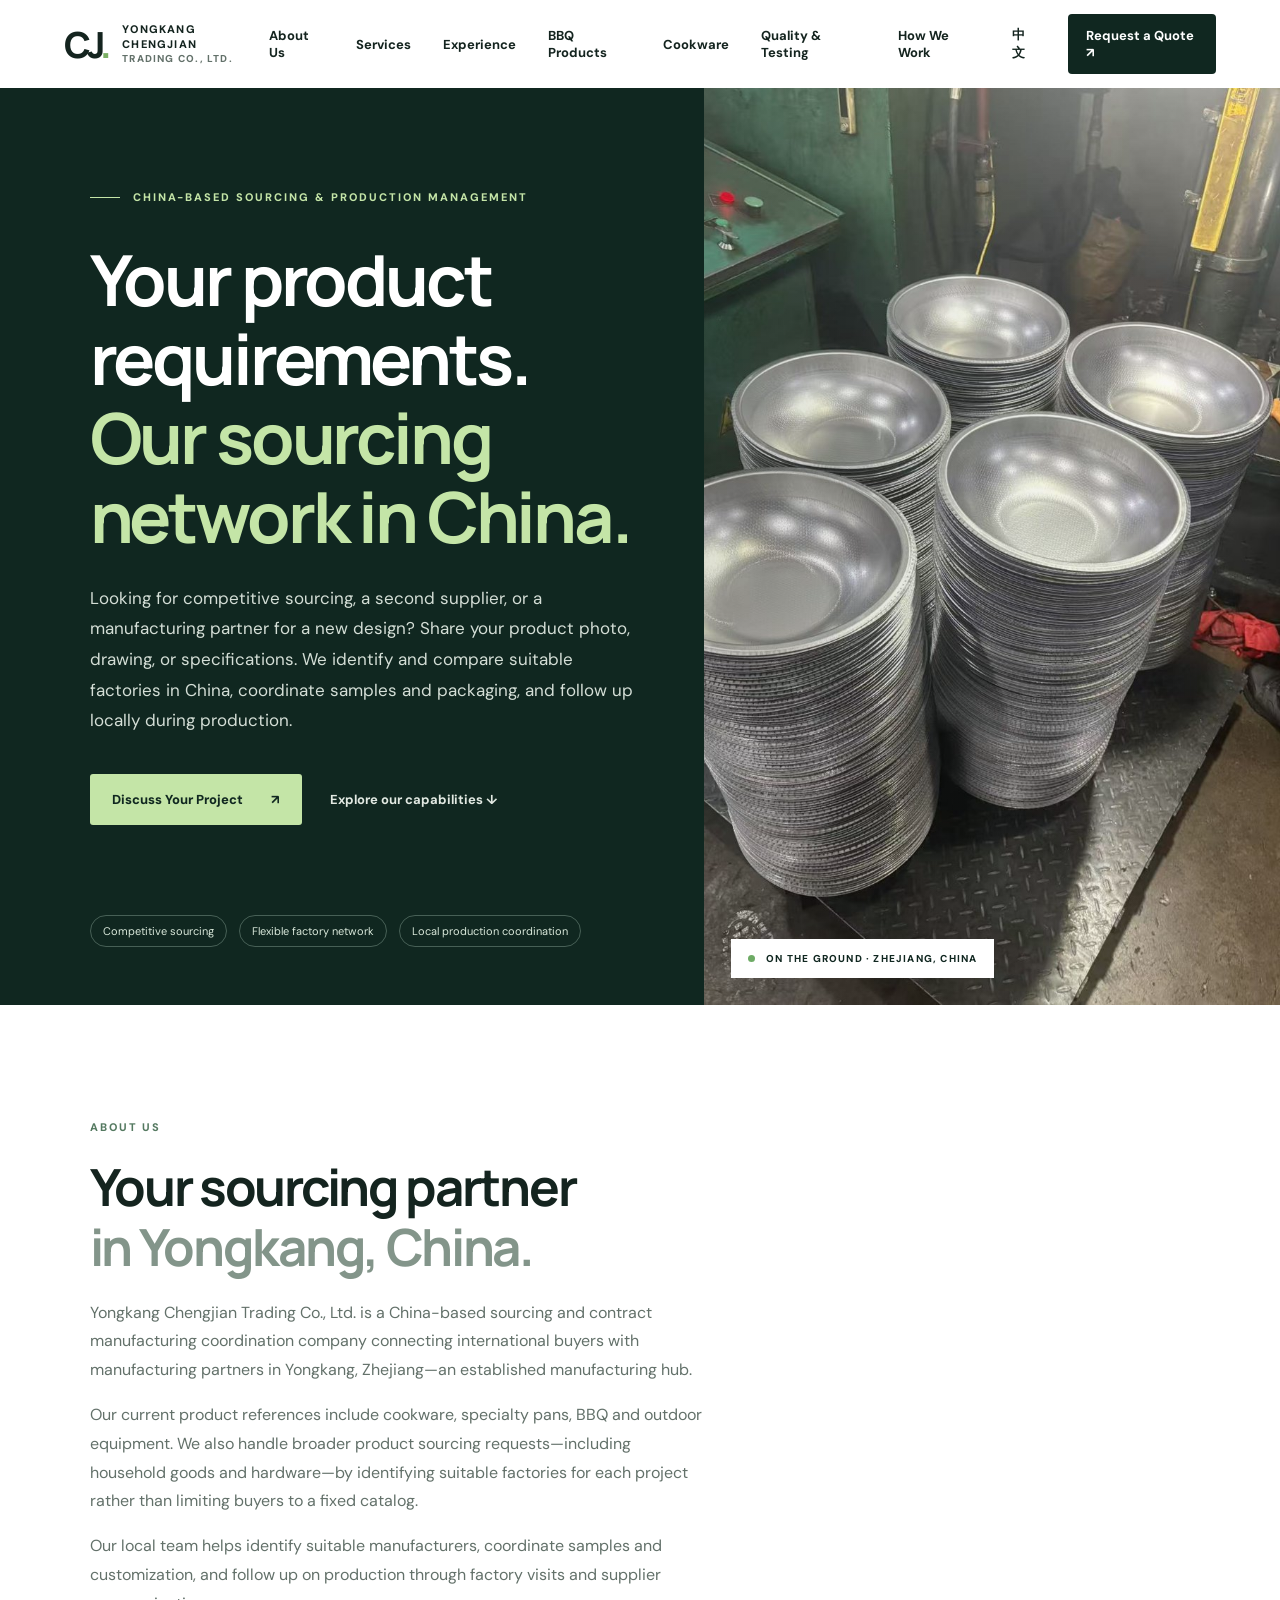
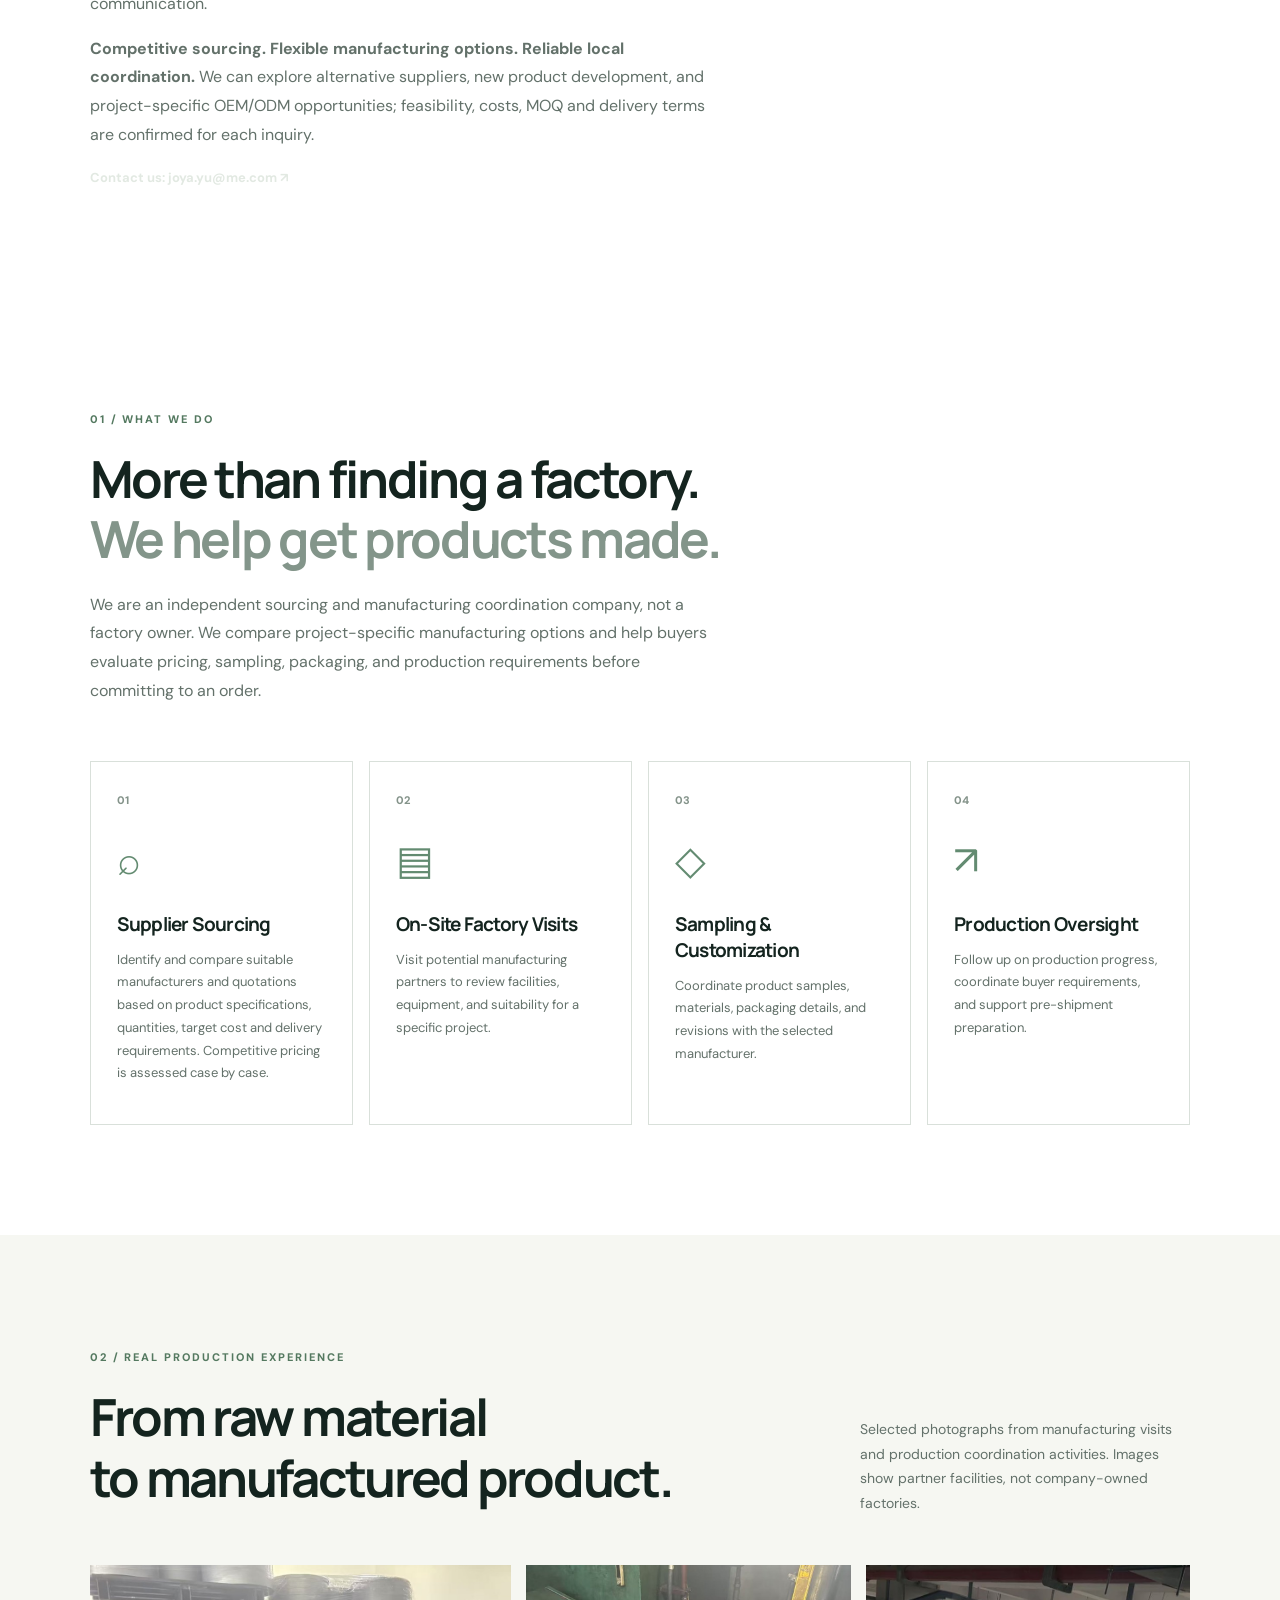
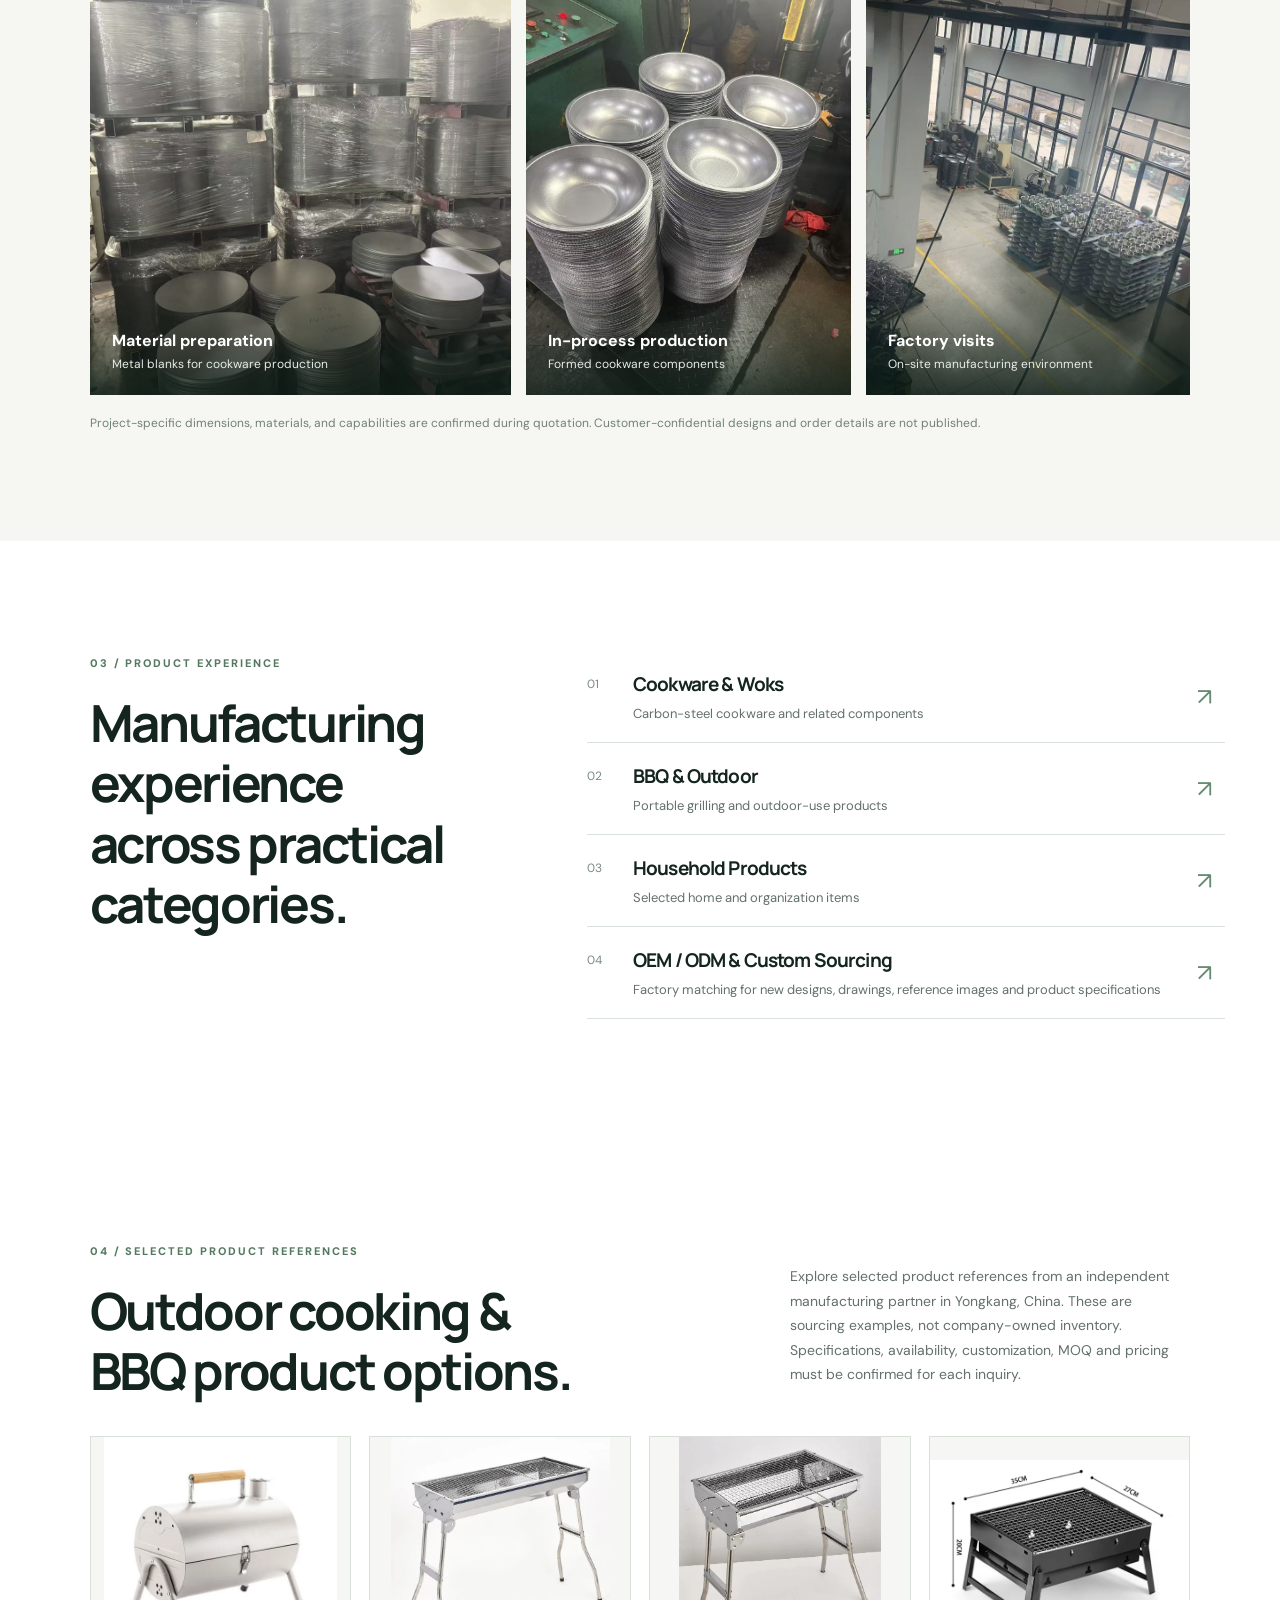
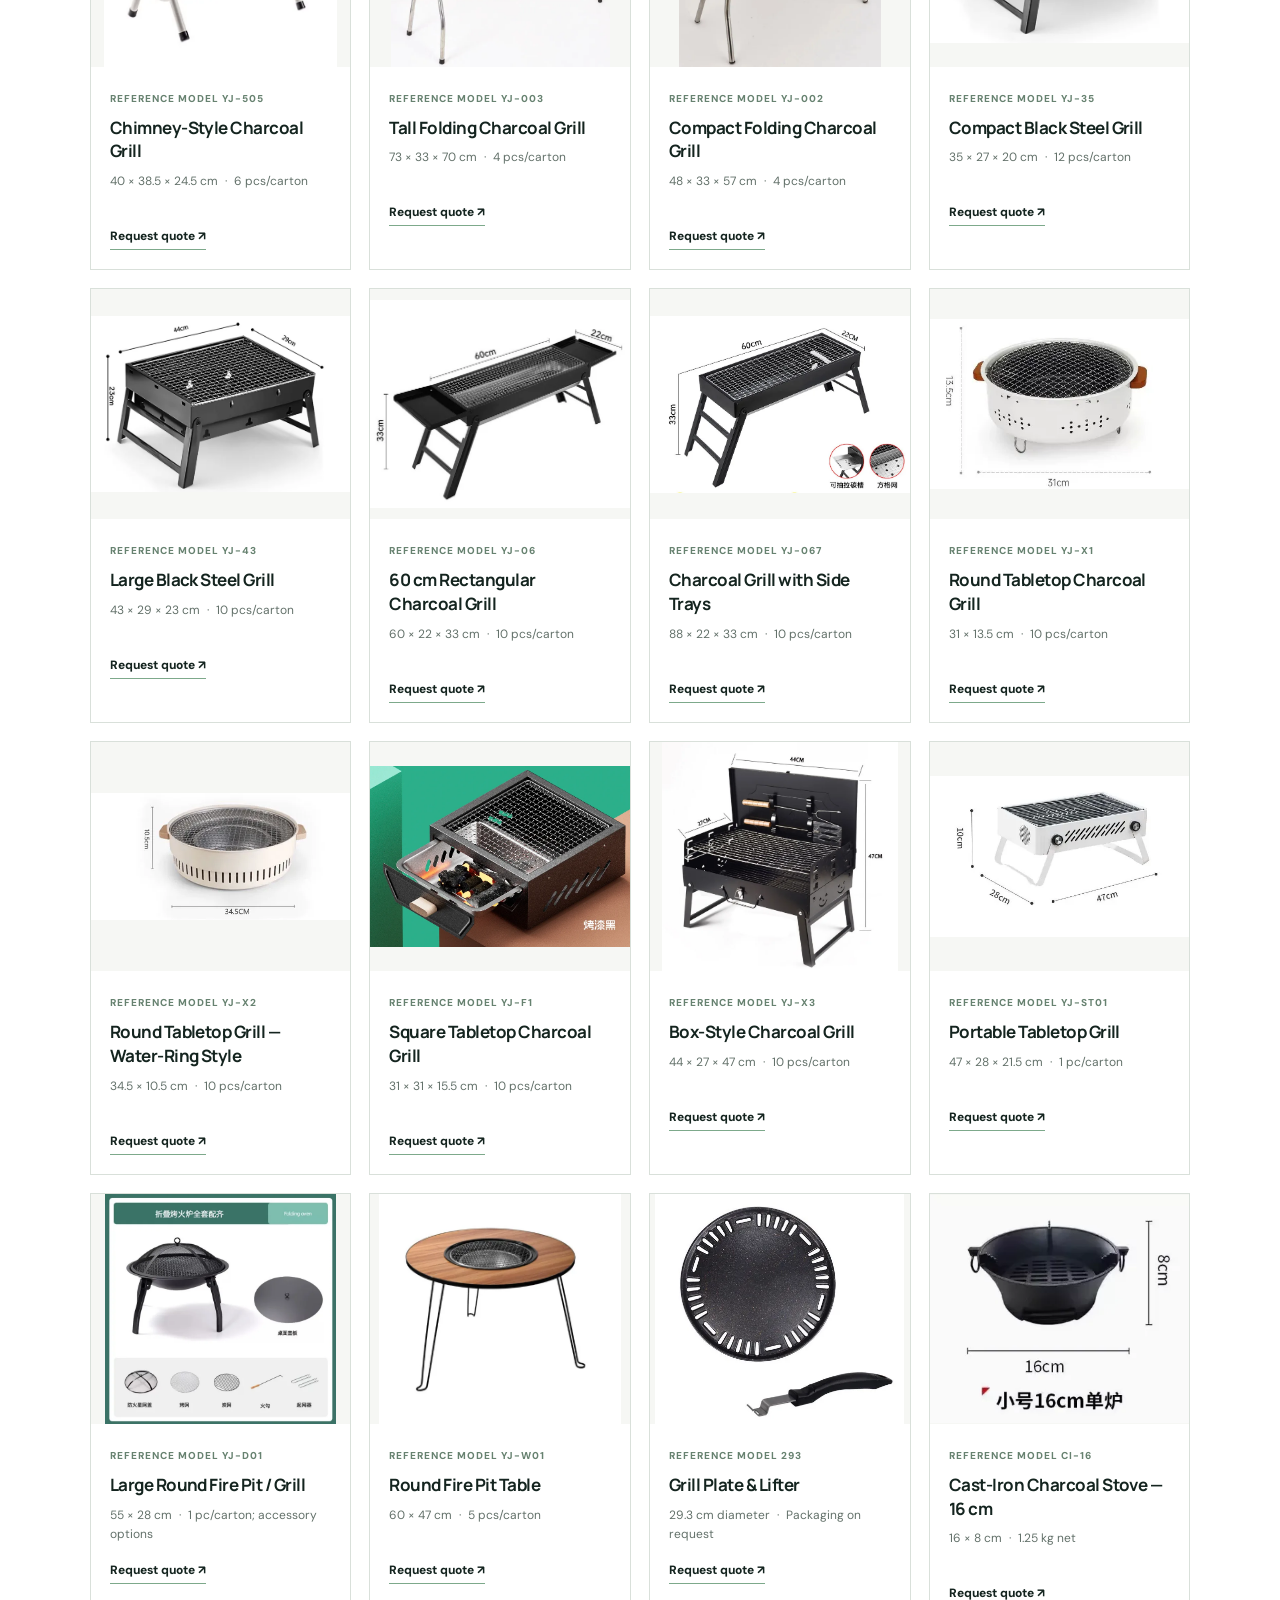
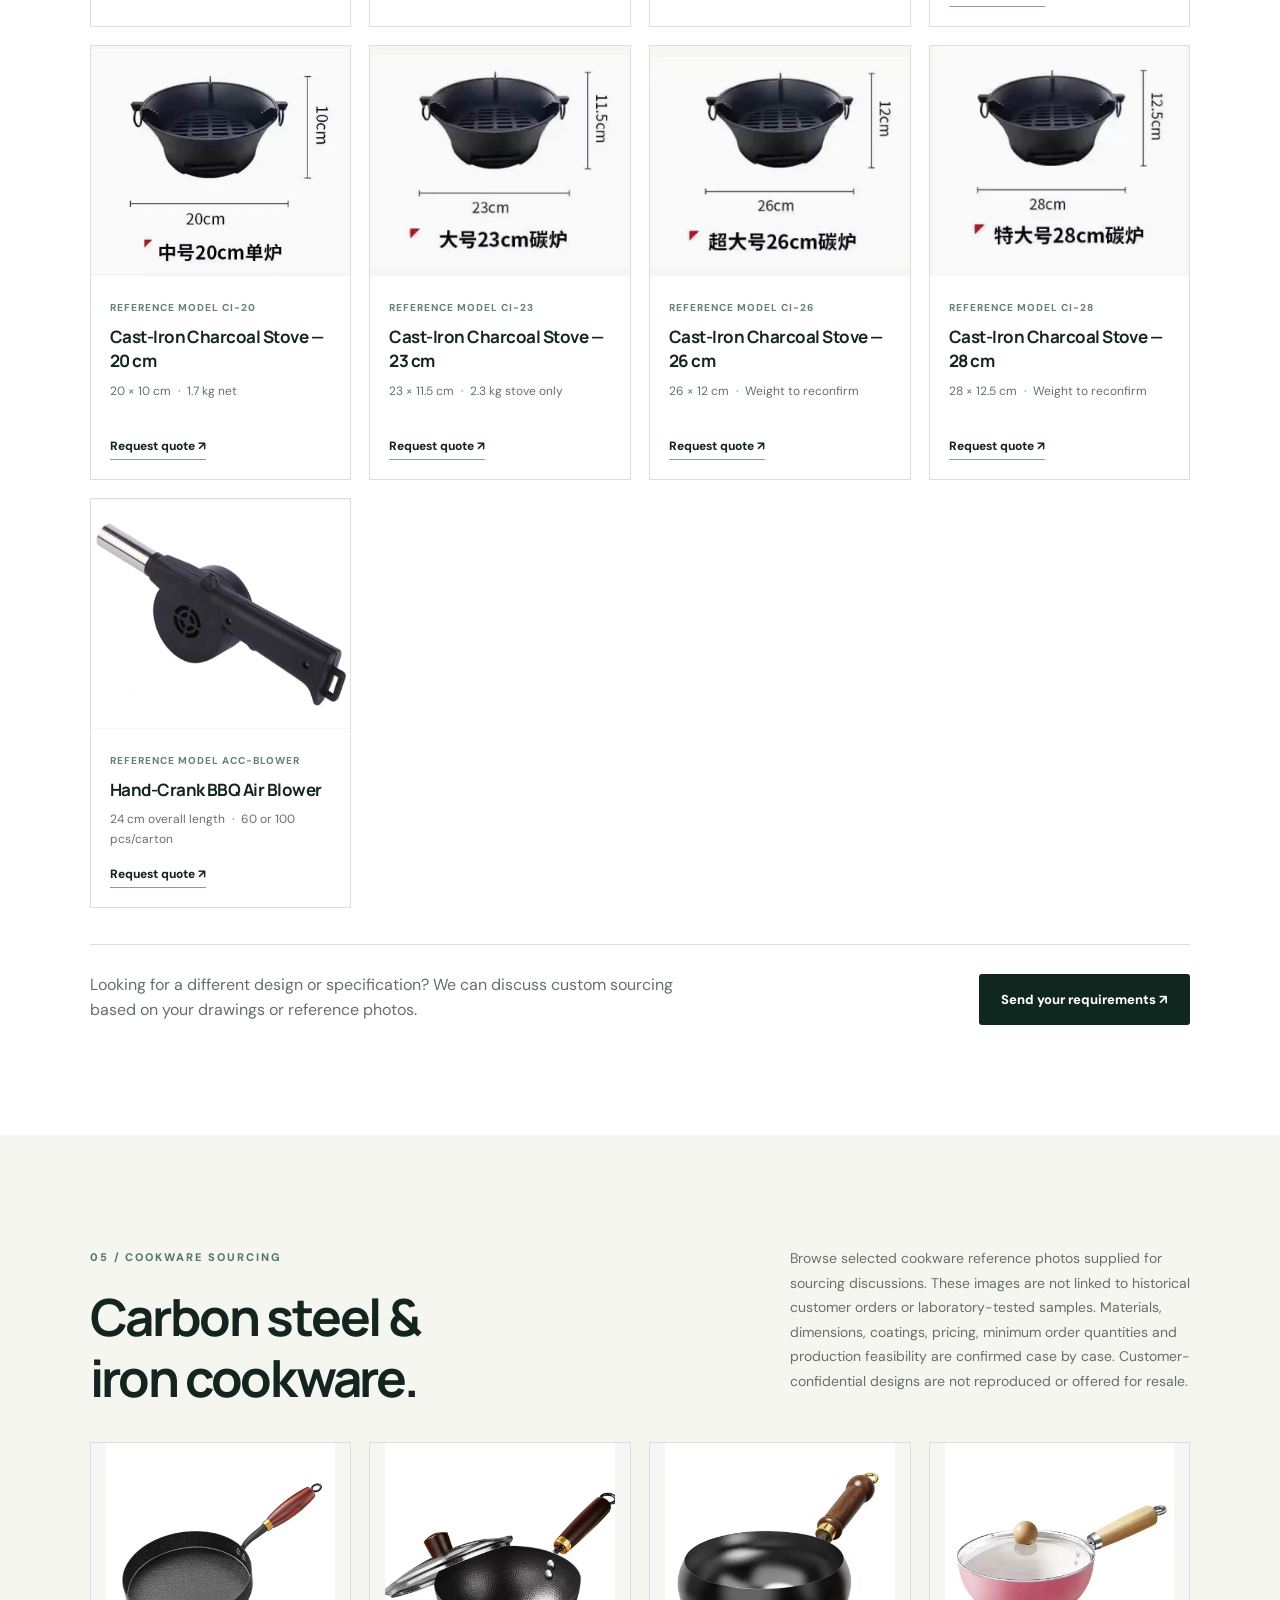
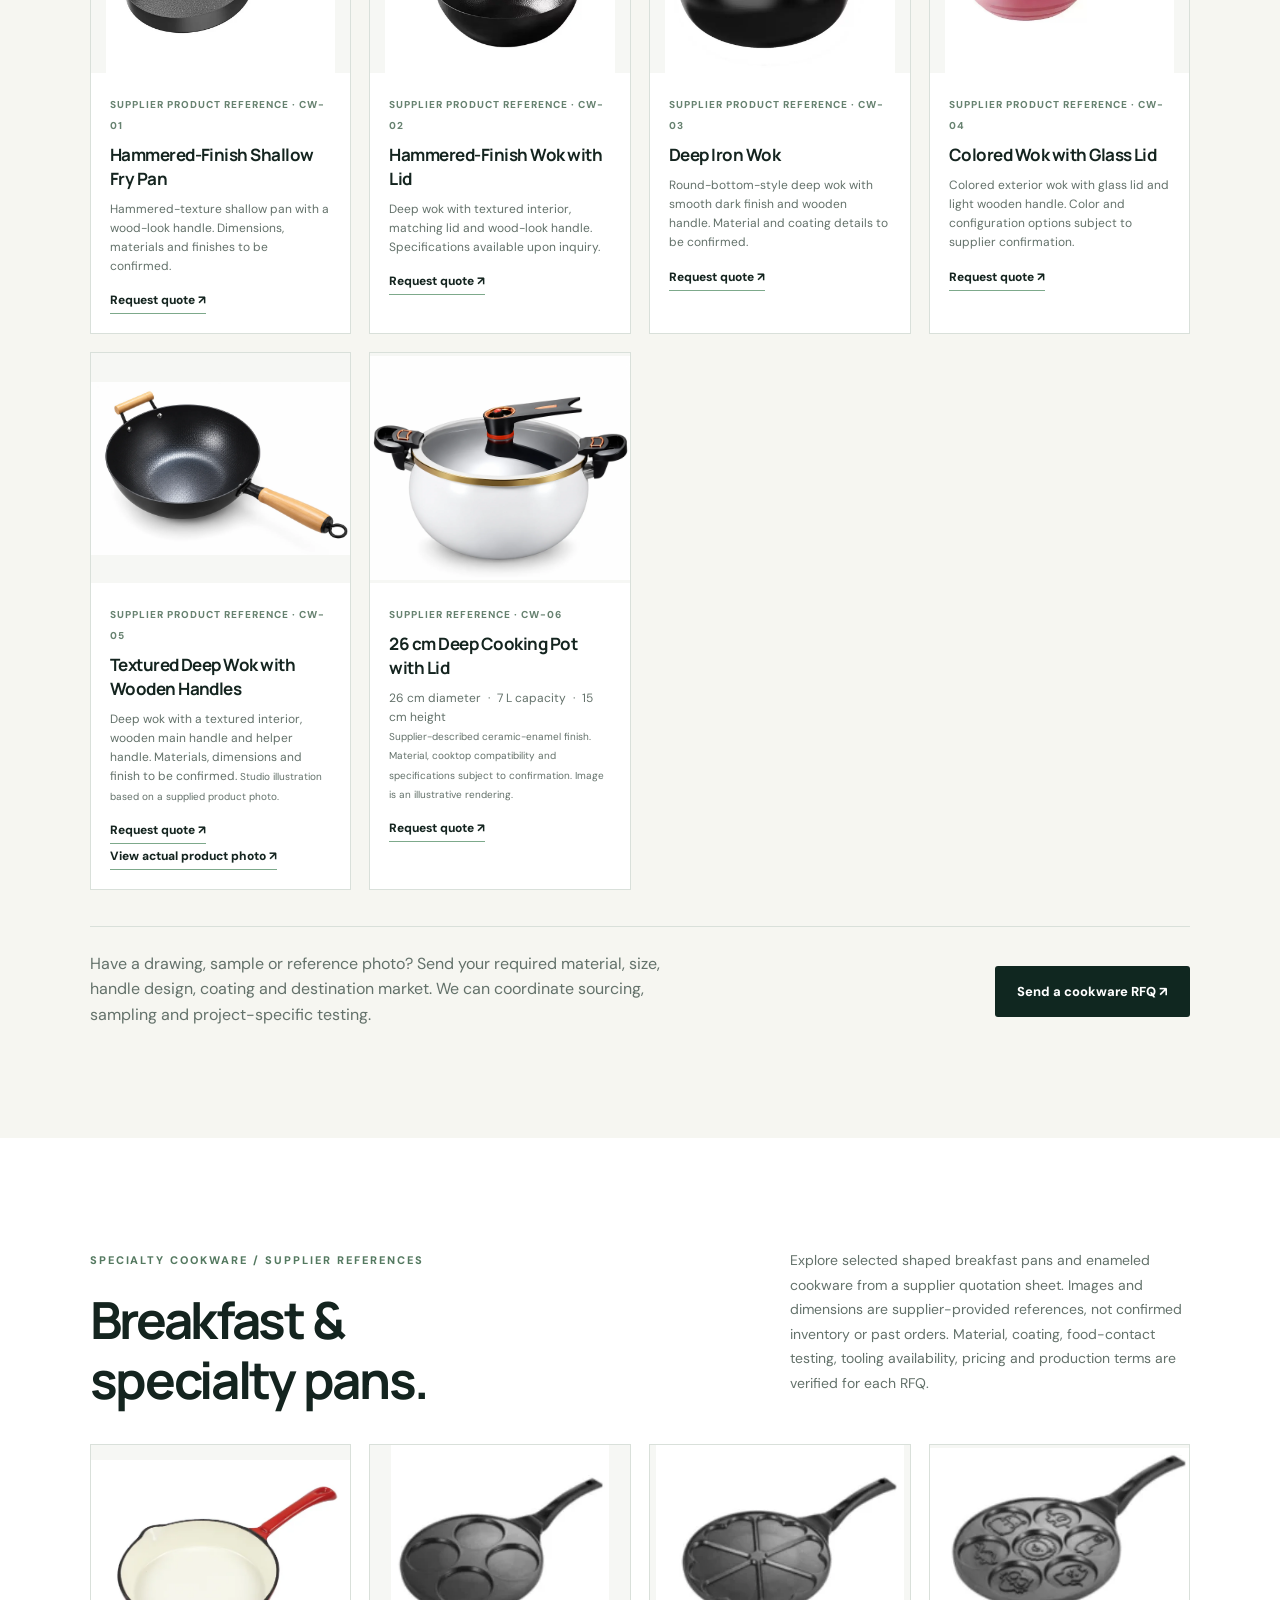
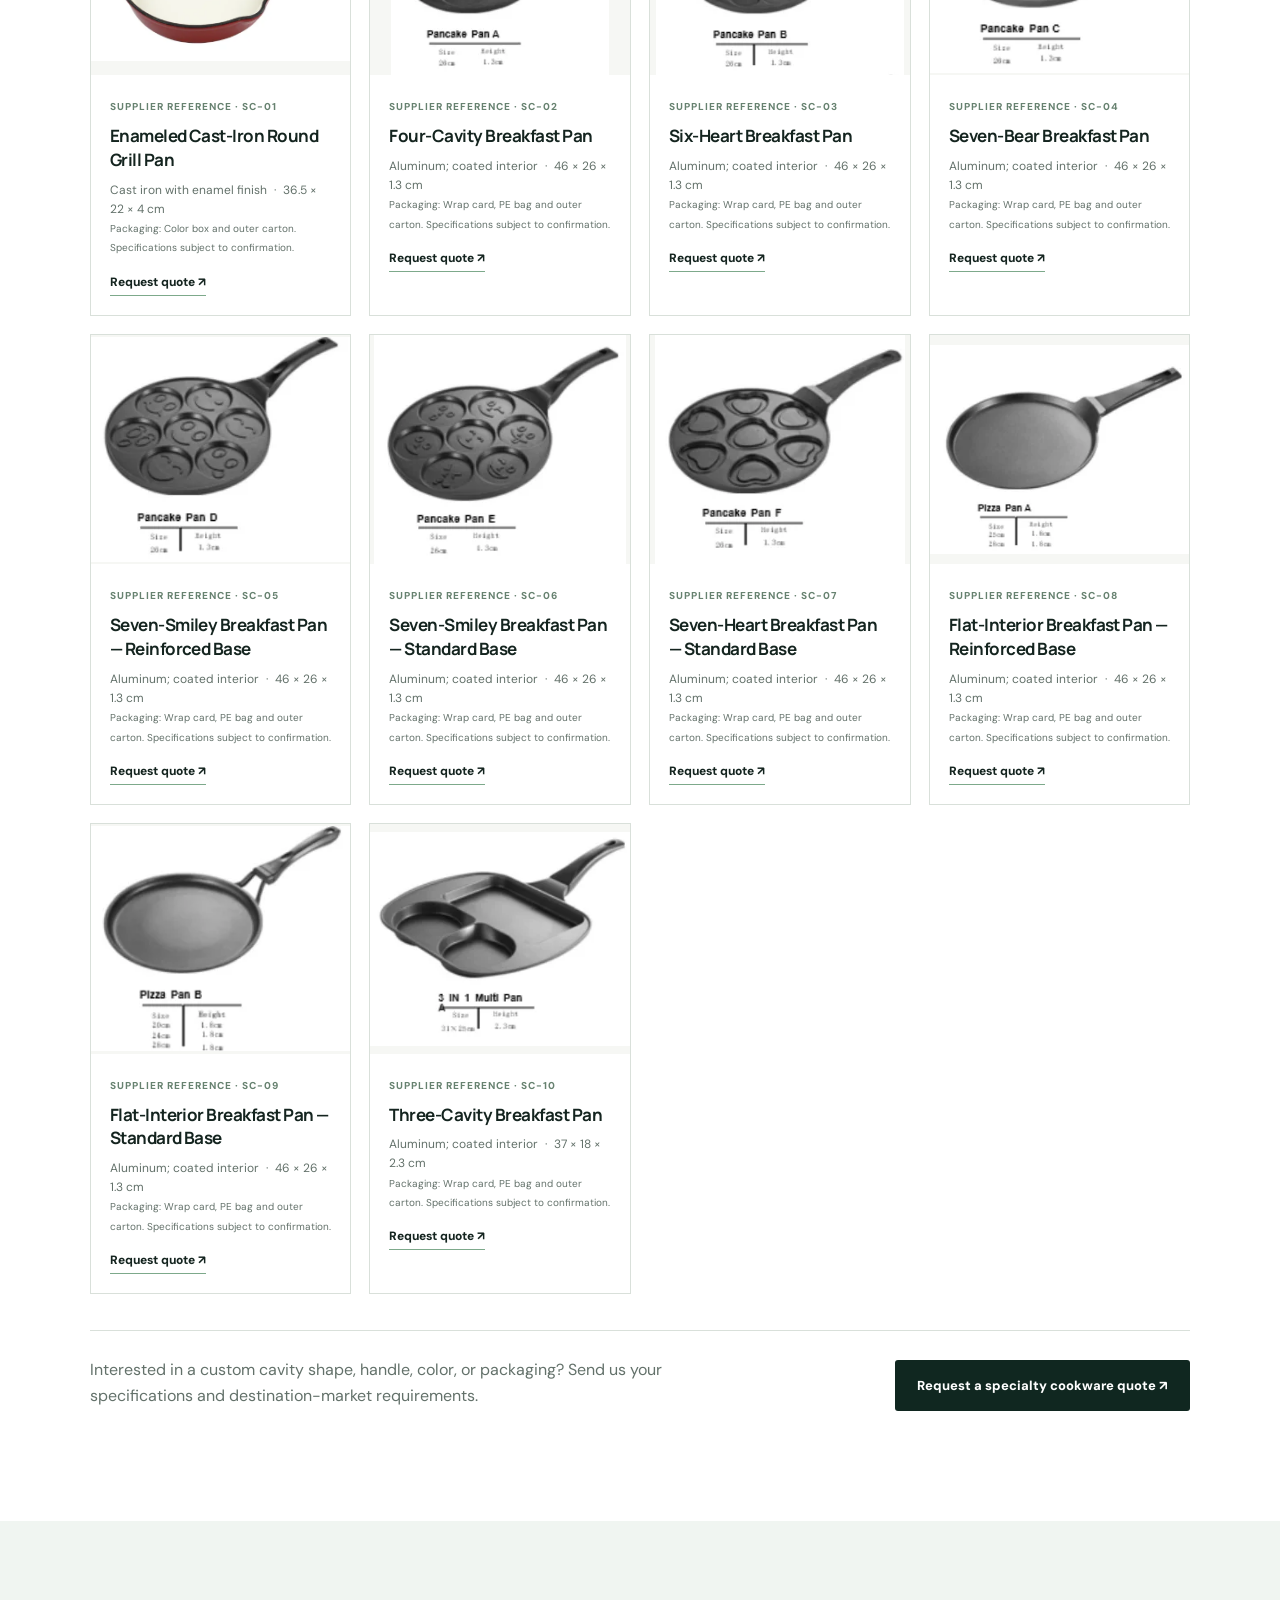
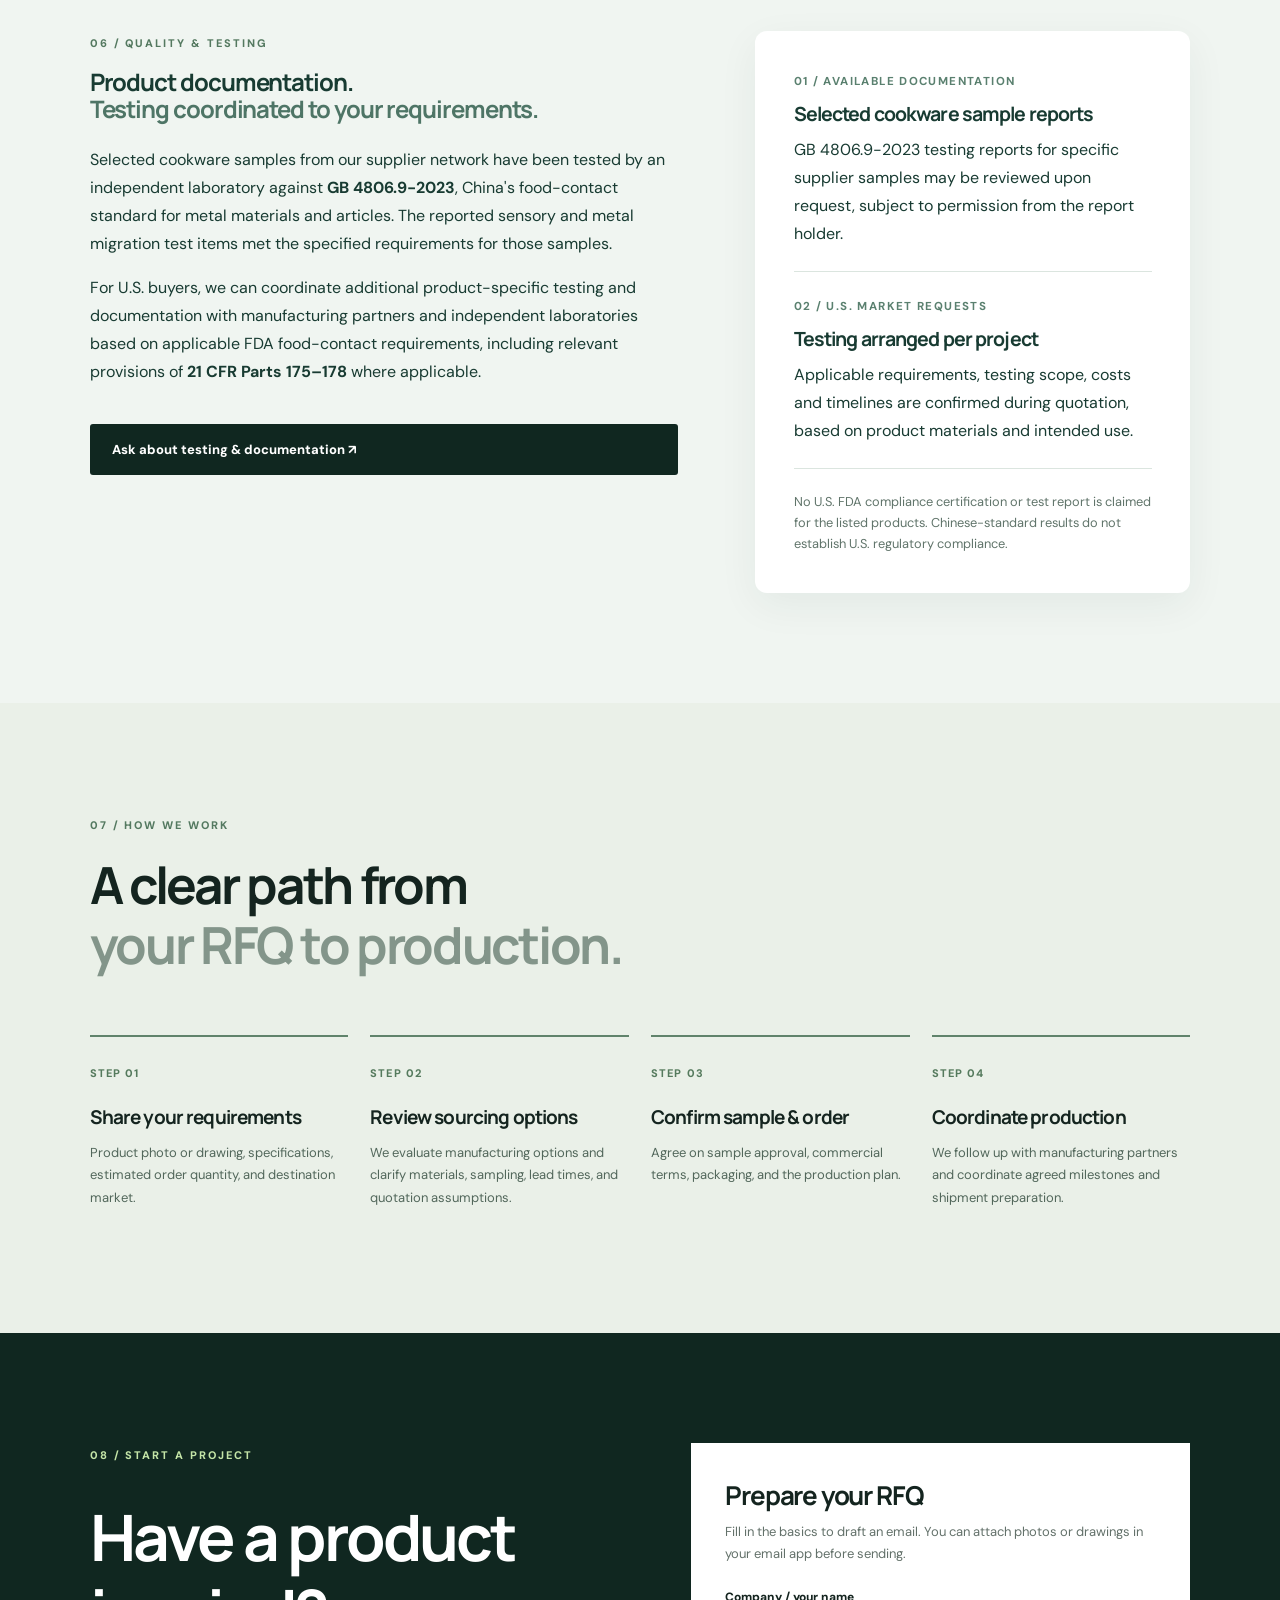
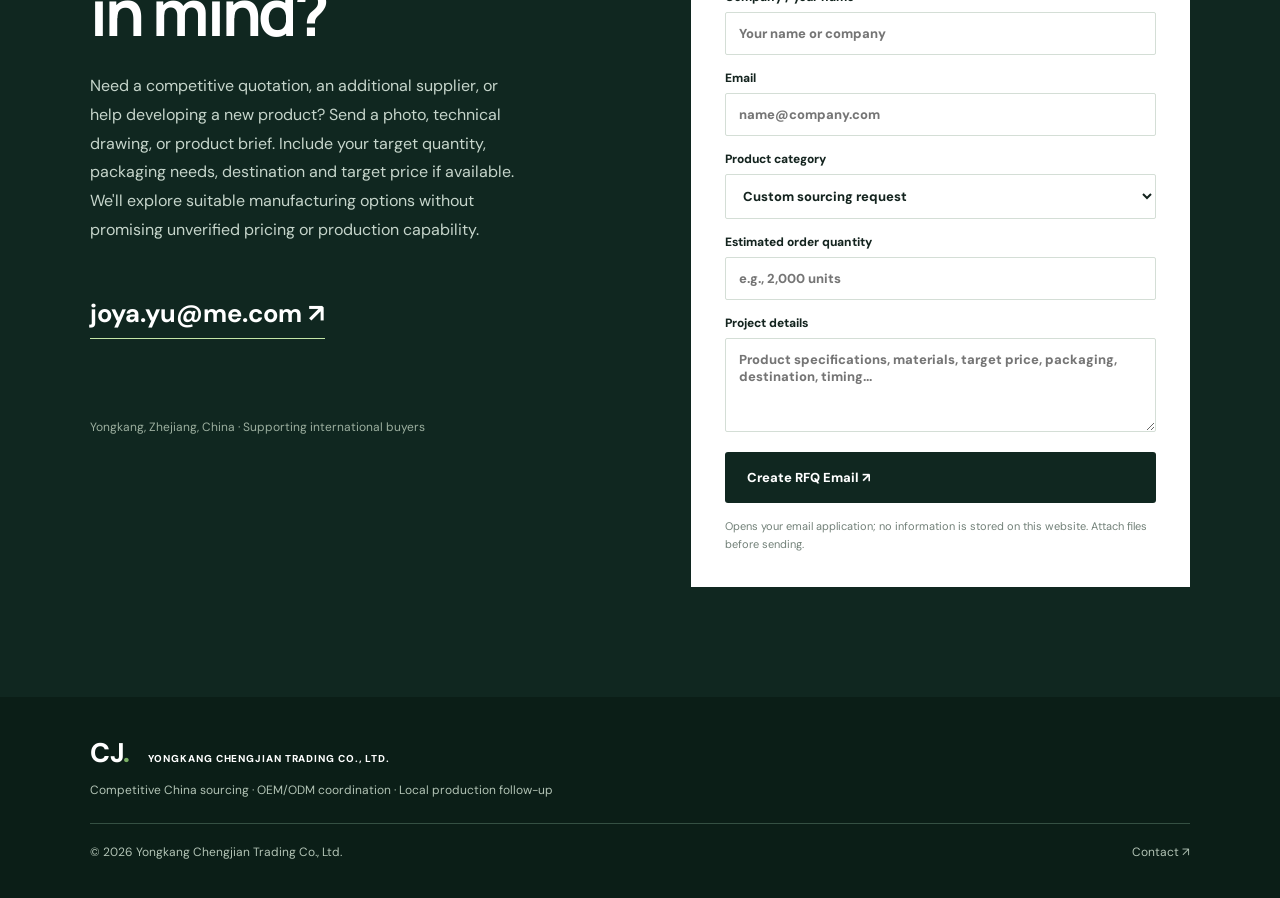
==== commit beb5fdb4: "Link Chinese version from English website navigation" ====
--- a/index.html
+++ b/index.html
@@ -1,5 +1,5 @@
 <!doctype html><html lang="en"><head><meta charset="utf-8"><meta name="viewport" content="width=device-width,initial-scale=1"><meta name="description" content="Yongkang Chengjian Trading — China-based product sourcing, contract manufacturing coordination, and on-site production oversight for international buyers."><title>Yongkang Chengjian Trading | Sourcing & Manufacturing Coordination</title><link rel="stylesheet" href="styles.css"></head><body>
-<header class="header"><a class="brand" href="#home"><span class="brand-mark">CJ<span class="dot">.</span></span><span class="brand-caption">YONGKANG CHENGJIAN<br><small>TRADING CO., LTD.</small></span></a><nav aria-label="Main navigation"><a href="#about">About Us</a><a href="#services">Services</a><a href="#experience">Experience</a><a href="#products">BBQ Products</a><a href="#cookware">Cookware</a><a href="#quality">Quality & Testing</a><a href="#process">How We Work</a><a href="#contact" class="nav-cta">Request a Quote ↗</a></nav><button class="menu" aria-label="Toggle menu" aria-expanded="false">☰</button></header>
+<header class="header"><a class="brand" href="#home"><span class="brand-mark">CJ<span class="dot">.</span></span><span class="brand-caption">YONGKANG CHENGJIAN<br><small>TRADING CO., LTD.</small></span></a><nav aria-label="Main navigation"><a href="#about">About Us</a><a href="#services">Services</a><a href="#experience">Experience</a><a href="#products">BBQ Products</a><a href="#cookware">Cookware</a><a href="#quality">Quality & Testing</a><a href="#process">How We Work</a><a href="zh.html" lang="zh-CN">中文</a><a href="#contact" class="nav-cta">Request a Quote ↗</a></nav><button class="menu" aria-label="Toggle menu" aria-expanded="false">☰</button></header>
 <main id="home"><section class="hero"><div class="hero-content"><div class="eyebrow"><span class="line"></span> CHINA-BASED SOURCING & PRODUCTION MANAGEMENT</div><h1>Your product requirements.<br><em>Our sourcing network in China.</em></h1><p>Looking for competitive sourcing, a second supplier, or a manufacturing partner for a new design? Share your product photo, drawing, or specifications. We identify and compare suitable factories in China, coordinate samples and packaging, and follow up locally during production.</p><div class="actions"><a class="btn btn-light" href="#contact">Discuss Your Project <span>↗</span></a><a class="text-link" href="#services">Explore our capabilities ↓</a></div><div class="hero-meta"><span>Competitive sourcing</span><span>Flexible factory network</span><span>Local production coordination</span></div></div><div class="hero-photo" role="img" aria-label="Actual metal cookware manufacturing site"><div class="photo-caption"><span class="live-dot"></span> ON THE GROUND · ZHEJIANG, CHINA</div></div></section>
 <section class="section" id="about"><div class="section-head"><span class="kicker">ABOUT US</span><h2>Your sourcing partner<br><span>in Yongkang, China.</span></h2><p>Yongkang Chengjian Trading Co., Ltd. is a China-based sourcing and contract manufacturing coordination company connecting international buyers with manufacturing partners in Yongkang, Zhejiang—an established manufacturing hub.</p><p>Our current product references include cookware, specialty pans, BBQ and outdoor equipment. We also handle broader product sourcing requests—including household goods and hardware—by identifying suitable factories for each project rather than limiting buyers to a fixed catalog.</p><p>Our local team helps identify suitable manufacturers, coordinate samples and customization, and follow up on production through factory visits and supplier communication.</p><p><strong>Competitive sourcing. Flexible manufacturing options. Reliable local coordination.</strong> We can explore alternative suppliers, new product development, and project-specific OEM/ODM opportunities; feasibility, costs, MOQ and delivery terms are confirmed for each inquiry.</p><a class="text-link" href="mailto:joya.yu@me.com">Contact us: joya.yu@me.com ↗</a></div></section>
 <section class="intro section" id="services"><div class="section-head"><span class="kicker">01 / WHAT WE DO</span><h2>More than finding a factory.<br><span>We help get products made.</span></h2><p>We are an independent sourcing and manufacturing coordination company, not a factory owner. We compare project-specific manufacturing options and help buyers evaluate pricing, sampling, packaging, and production requirements before committing to an order.</p></div><div class="service-grid"><article class="service"><span class="service-num">01</span><div class="service-icon">⌕</div><h3>Supplier Sourcing</h3><p>Identify and compare suitable manufacturers and quotations based on product specifications, quantities, target cost and delivery requirements. Competitive pricing is assessed case by case.</p></article><article class="service"><span class="service-num">02</span><div class="service-icon">▤</div><h3>On-Site Factory Visits</h3><p>Visit potential manufacturing partners to review facilities, equipment, and suitability for a specific project.</p></article><article class="service"><span class="service-num">03</span><div class="service-icon">◇</div><h3>Sampling & Customization</h3><p>Coordinate product samples, materials, packaging details, and revisions with the selected manufacturer.</p></article><article class="service"><span class="service-num">04</span><div class="service-icon">↗</div><h3>Production Oversight</h3><p>Follow up on production progress, coordinate buyer requirements, and support pre-shipment preparation.</p></article></div></section>
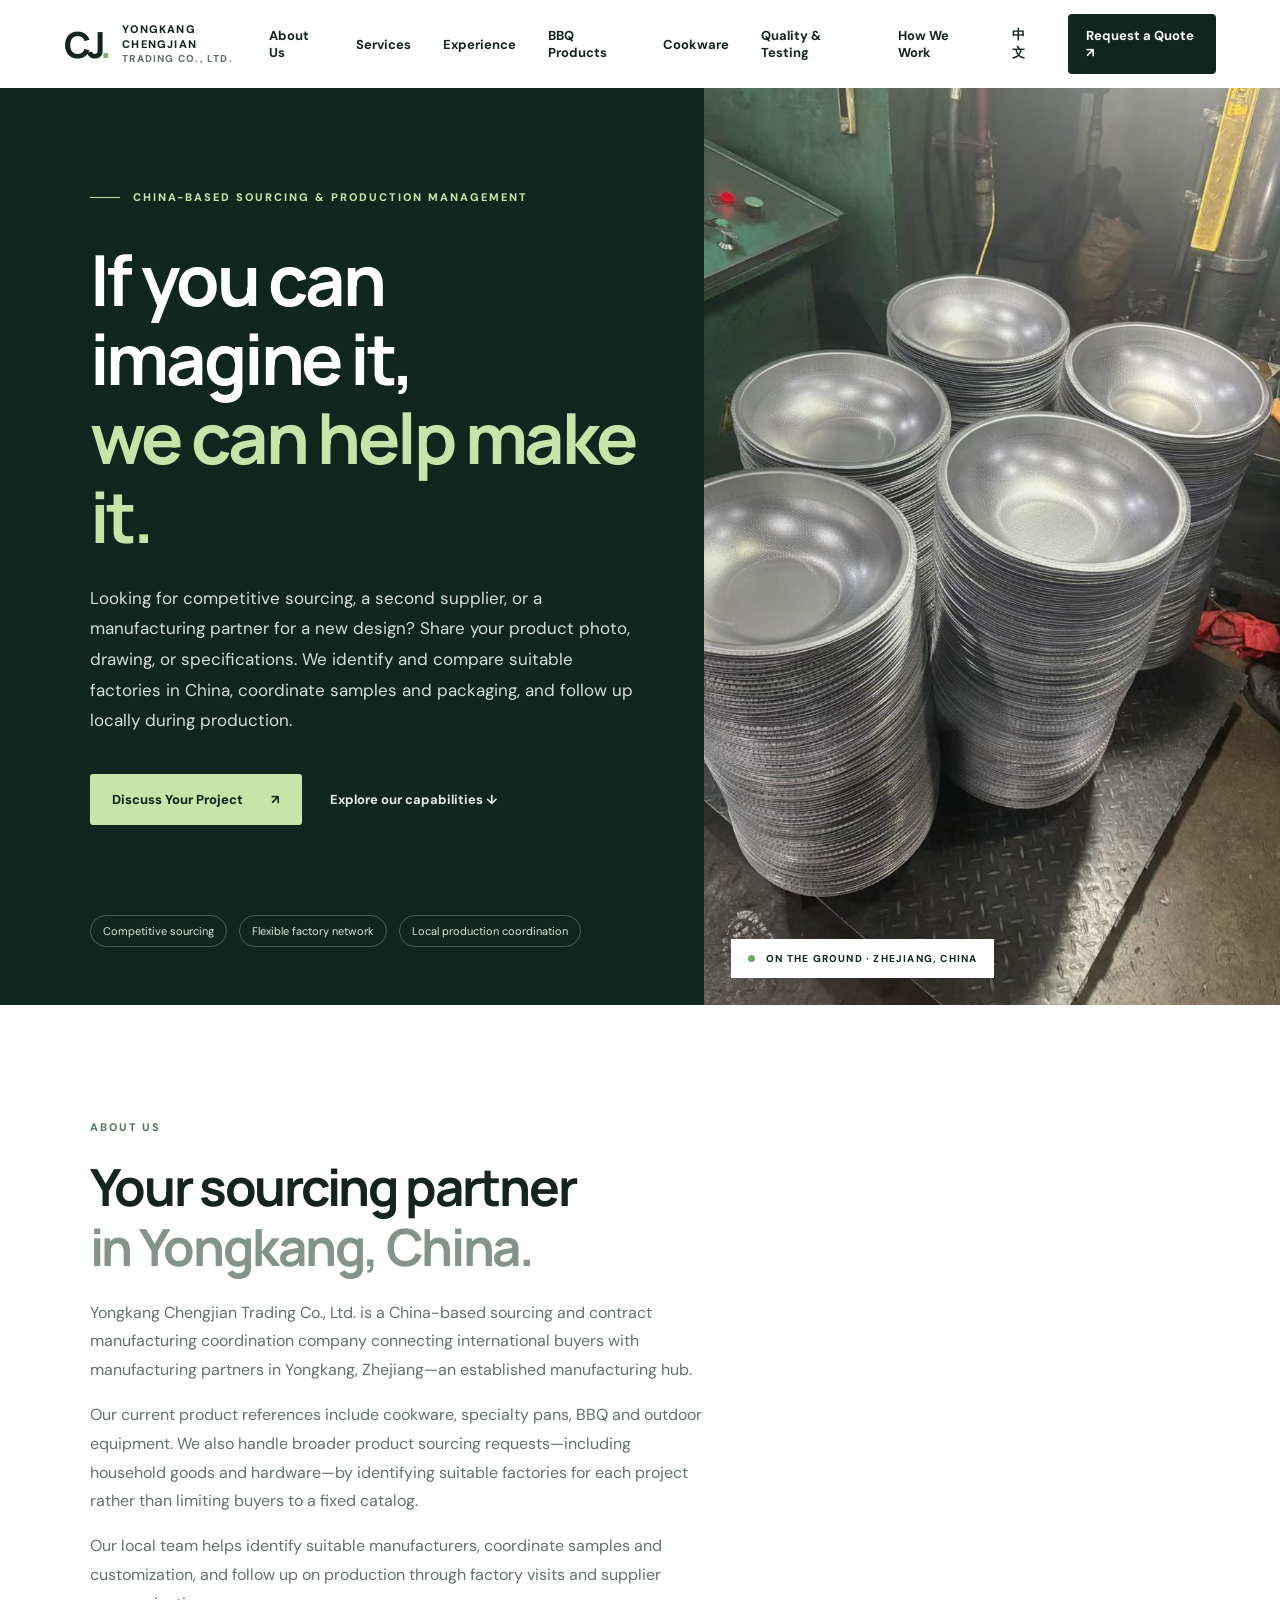
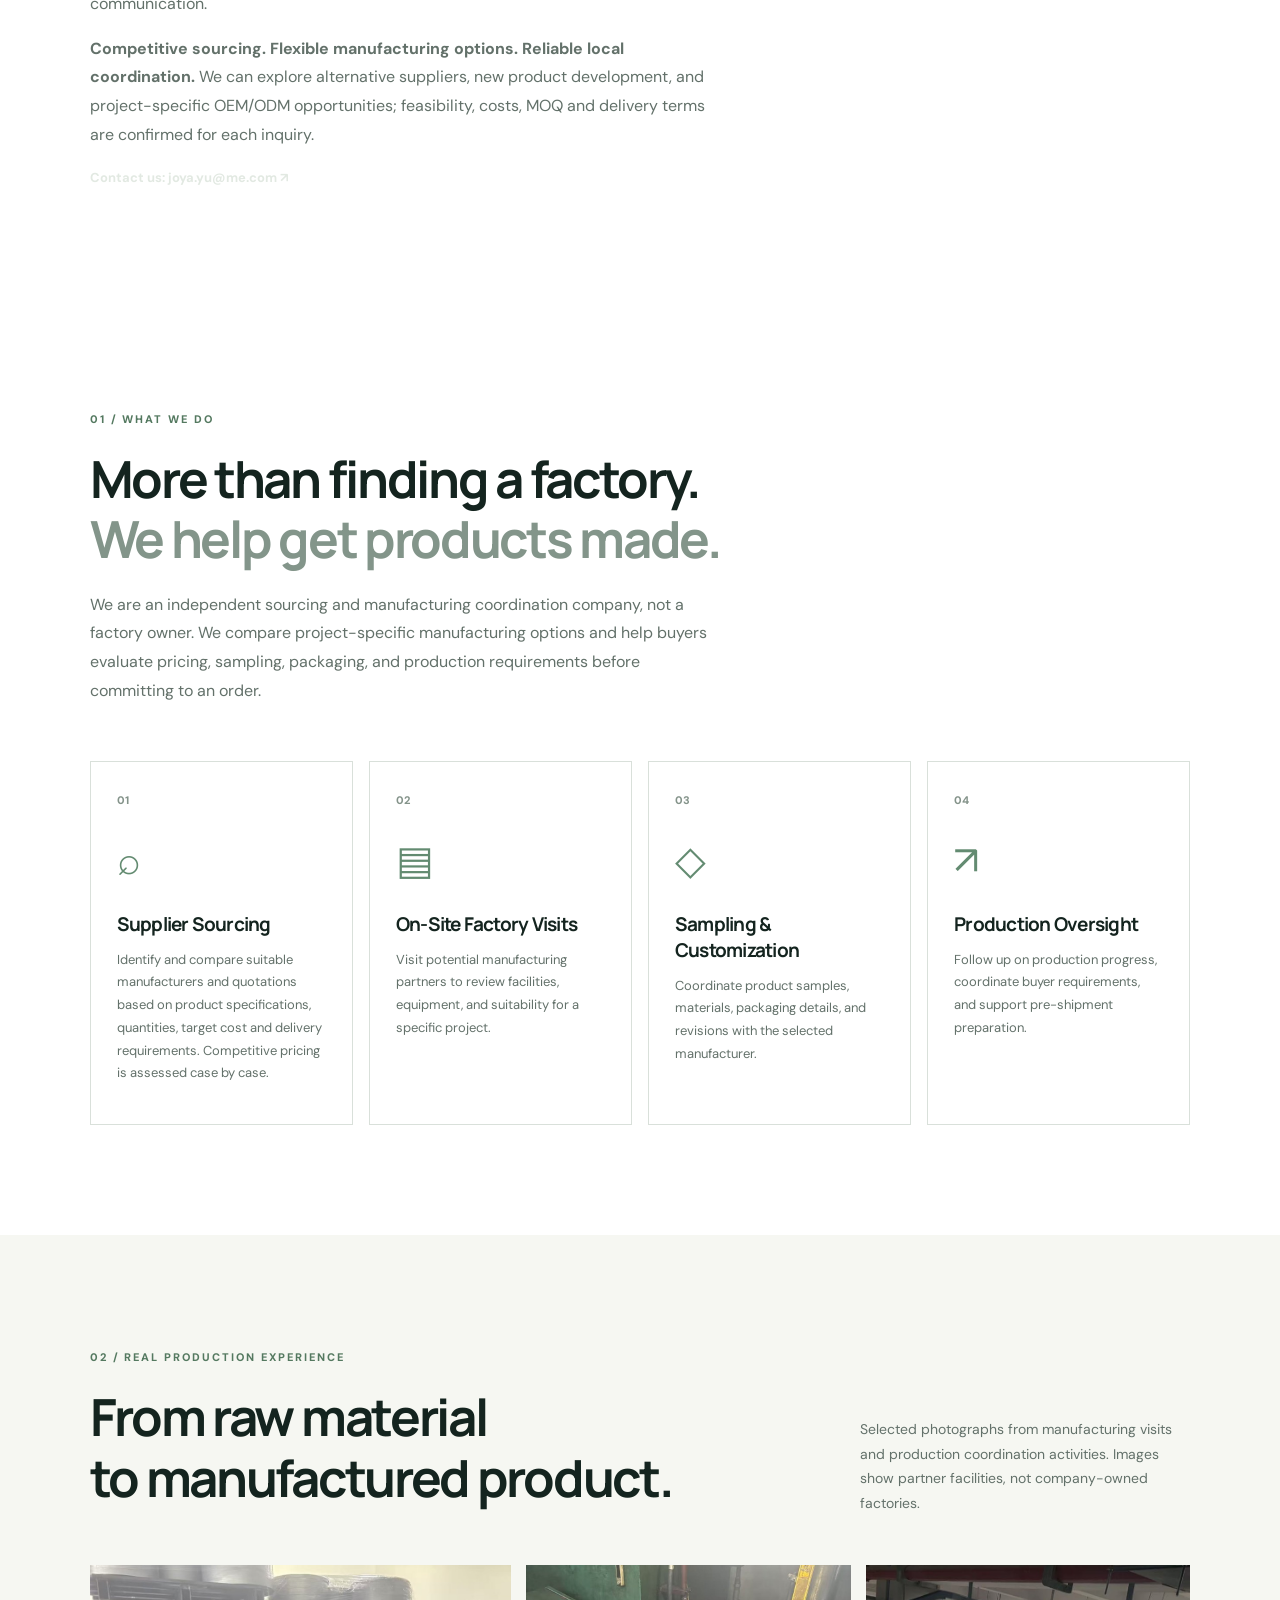
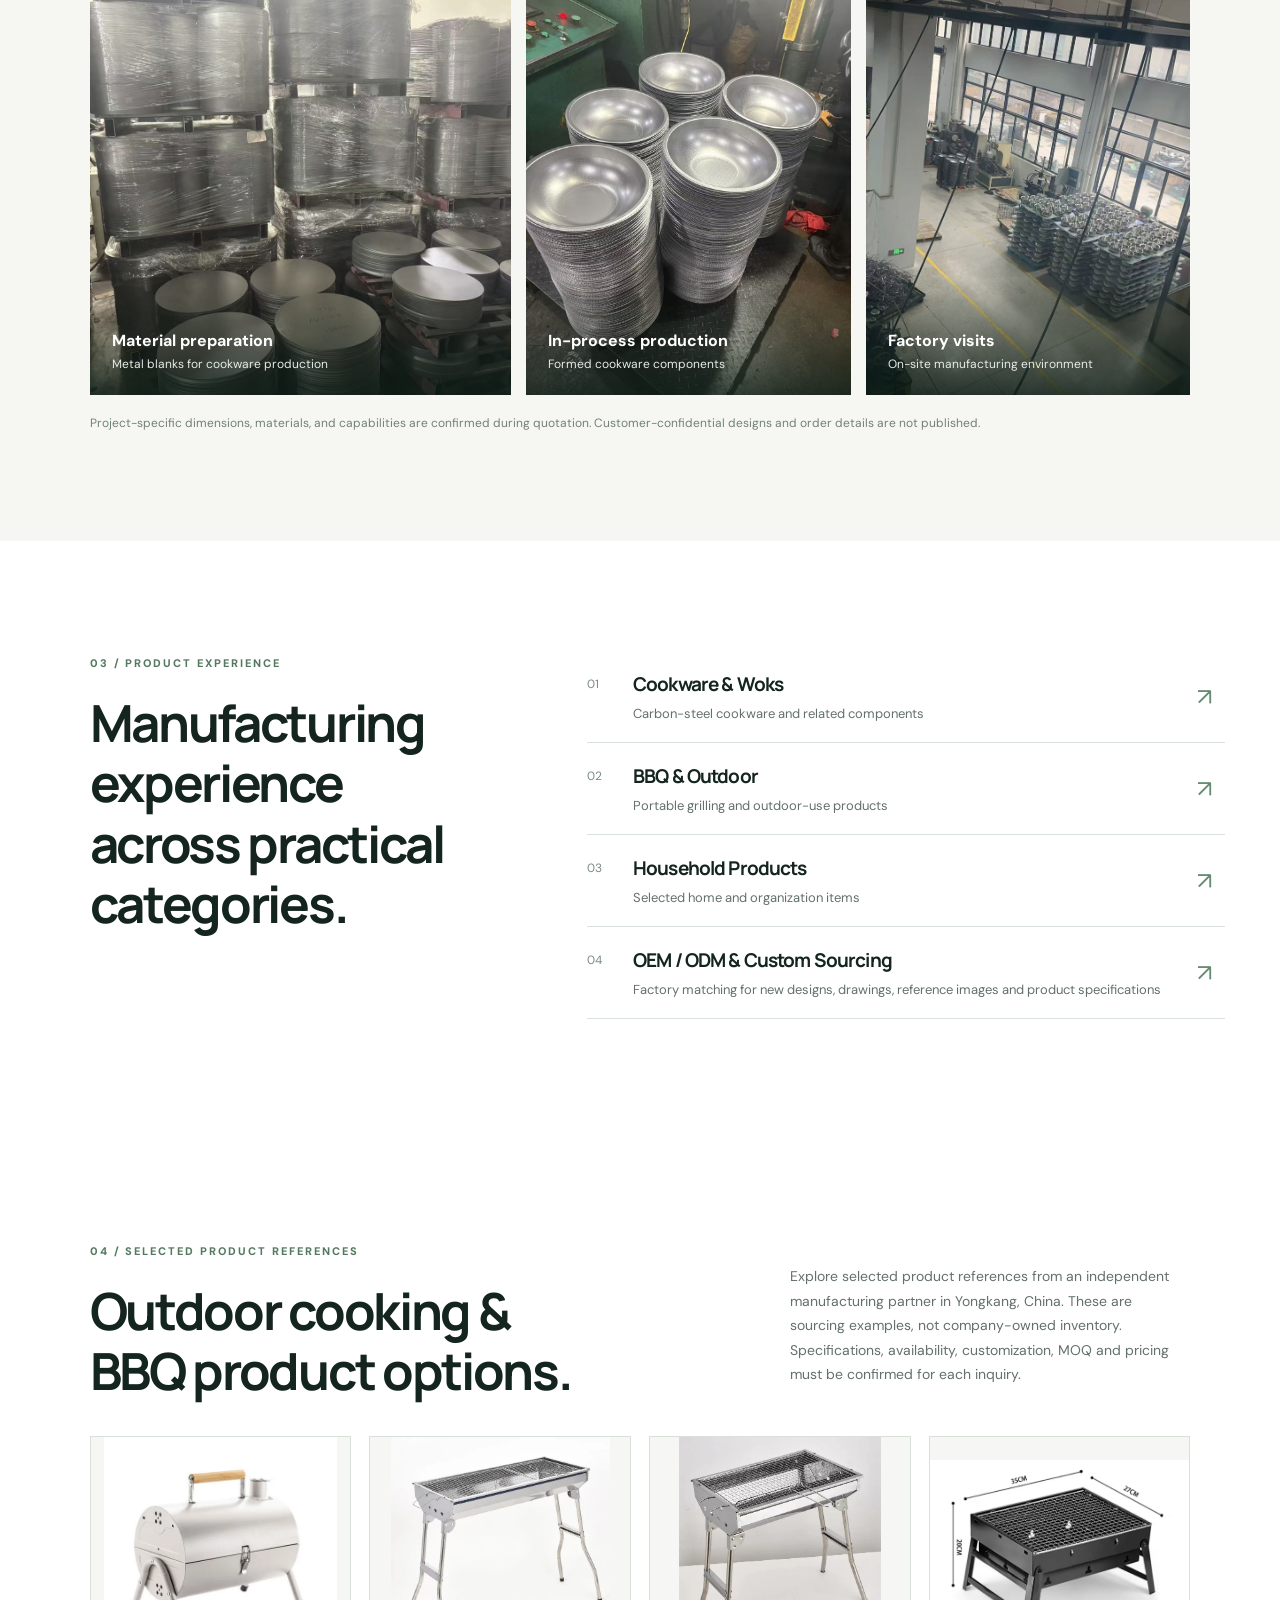
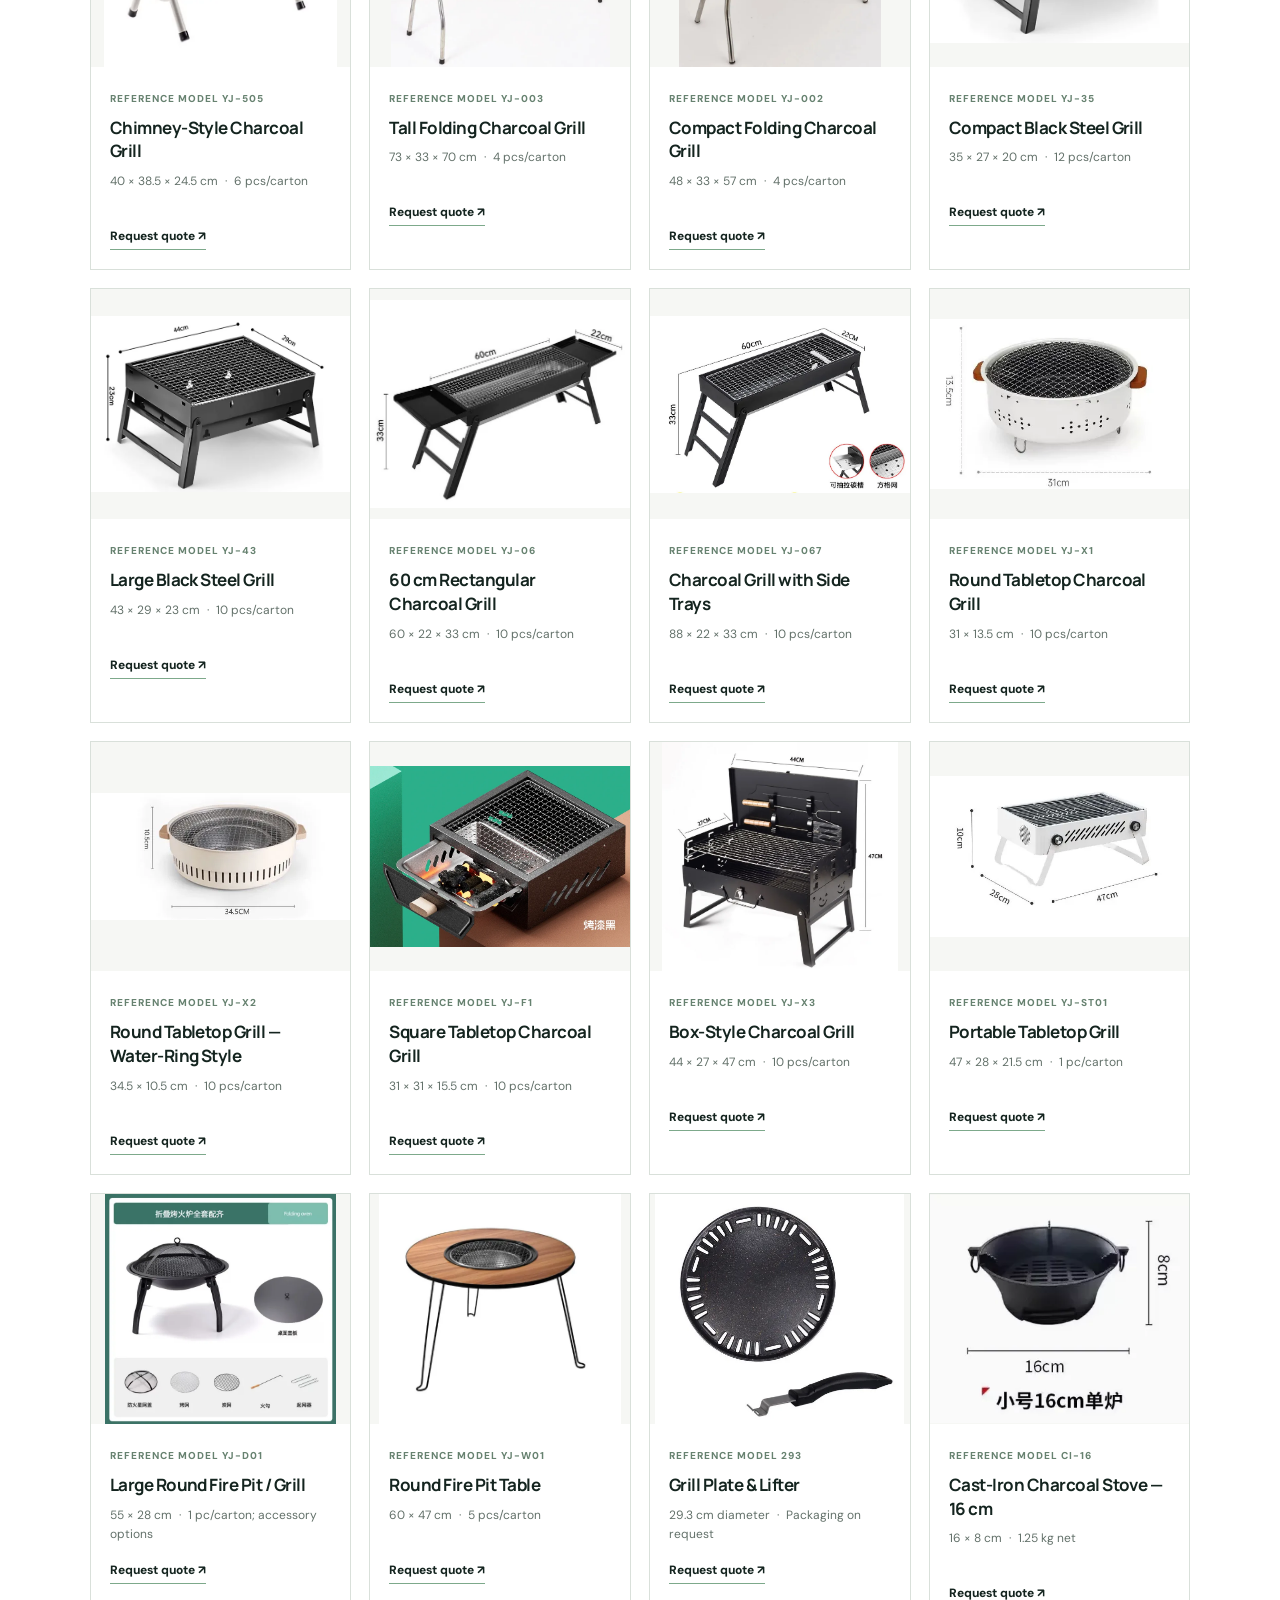
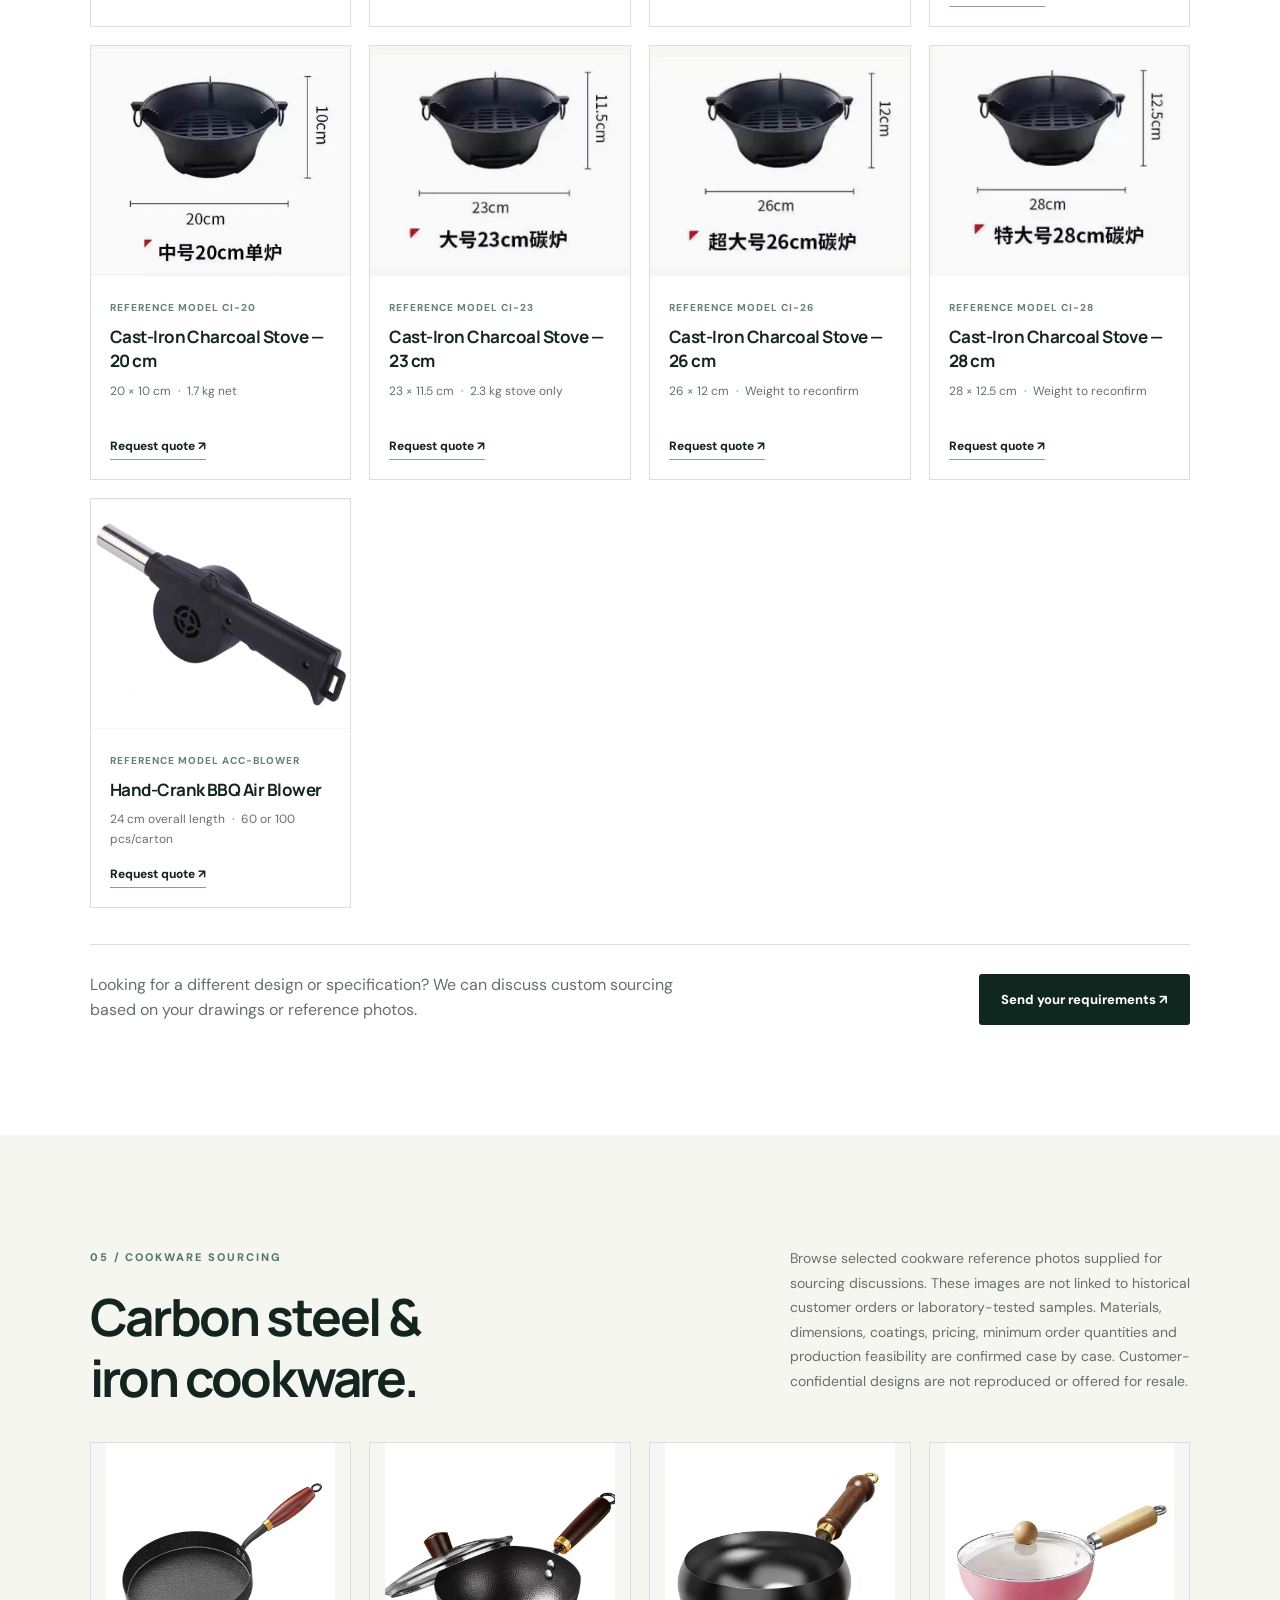
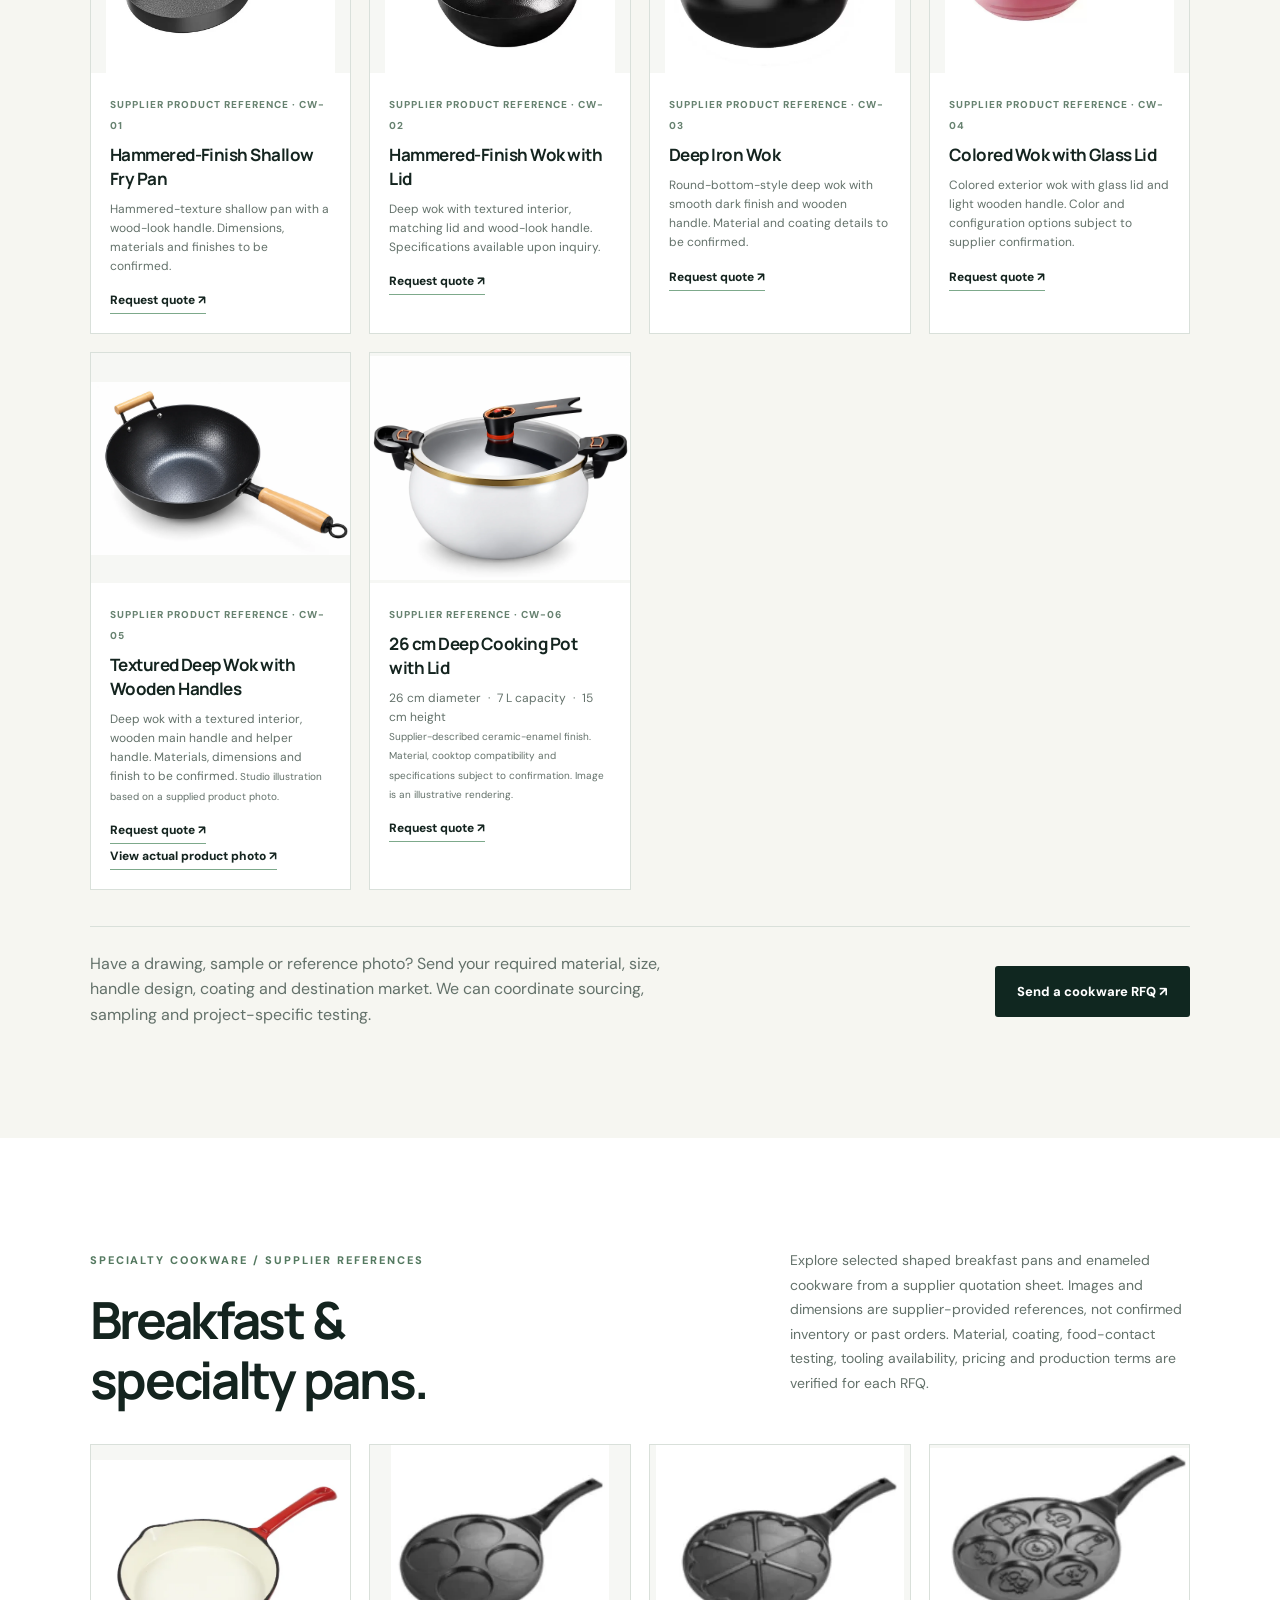
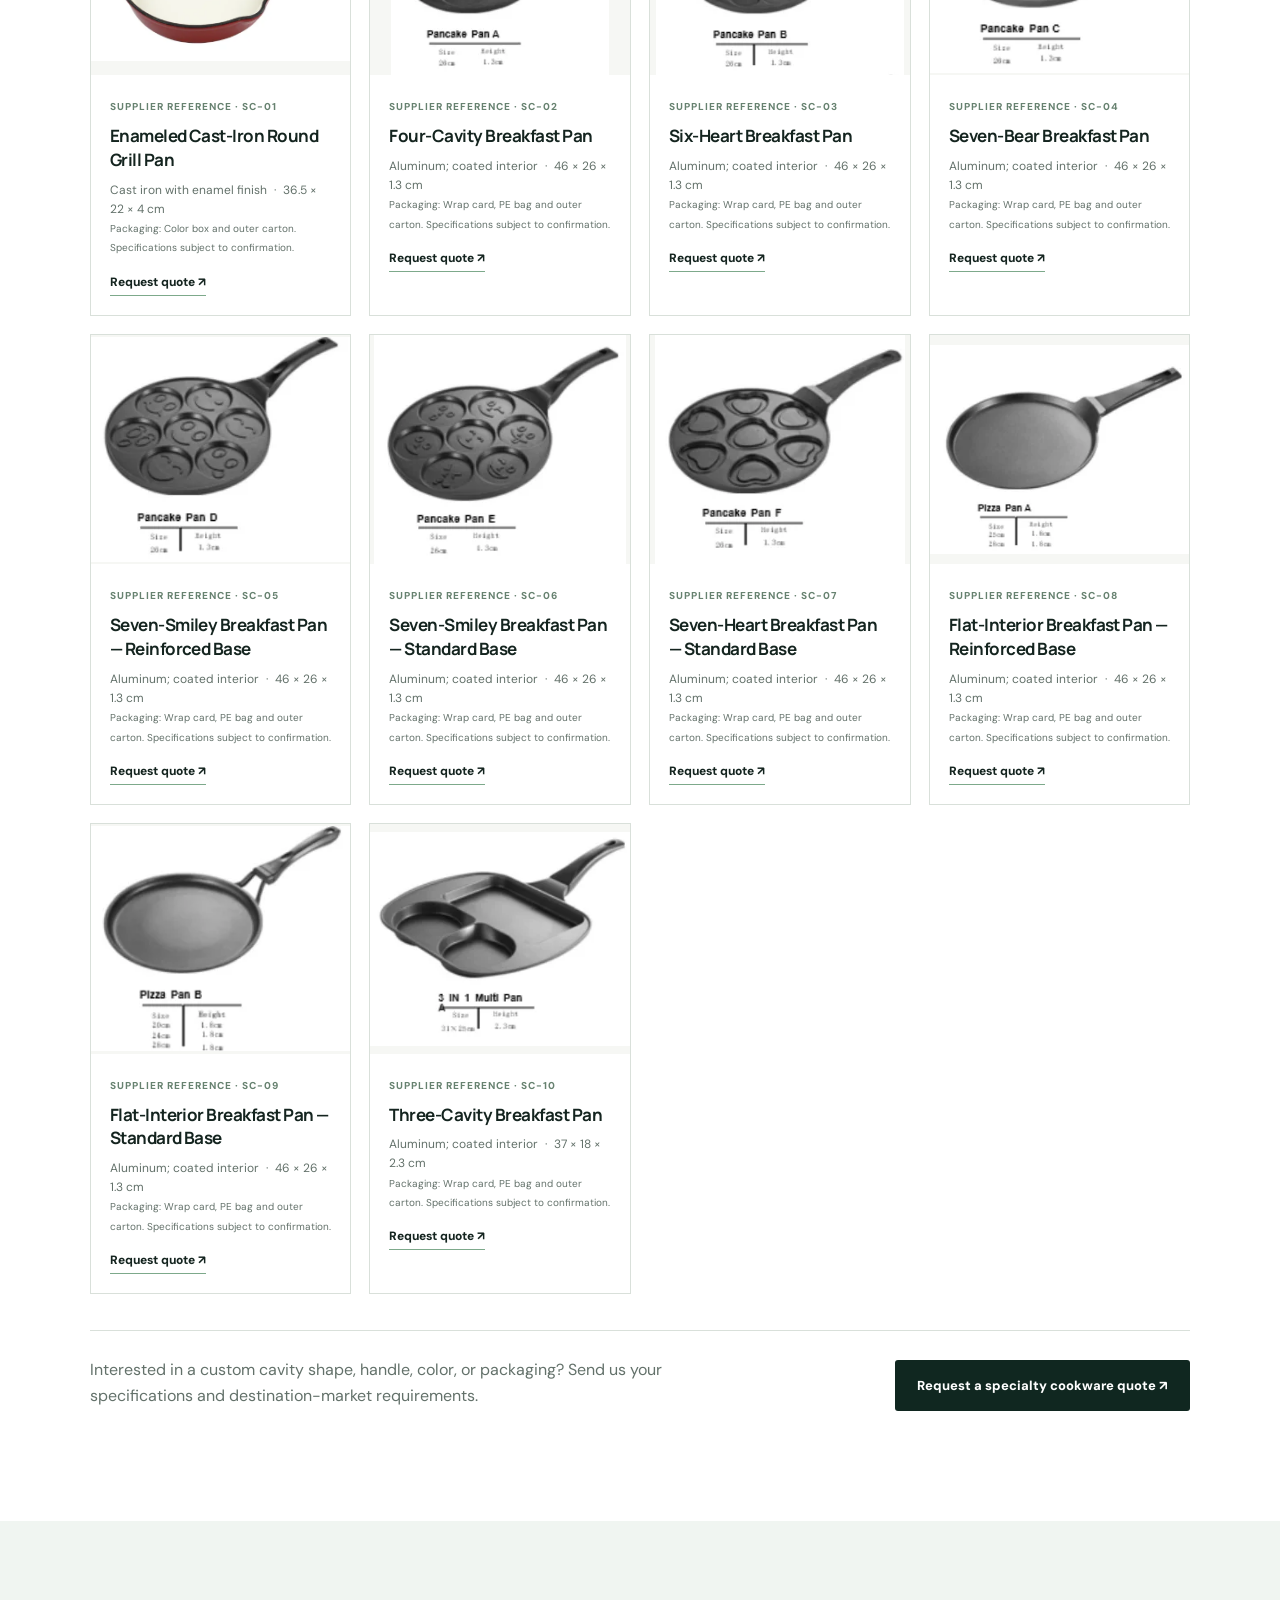
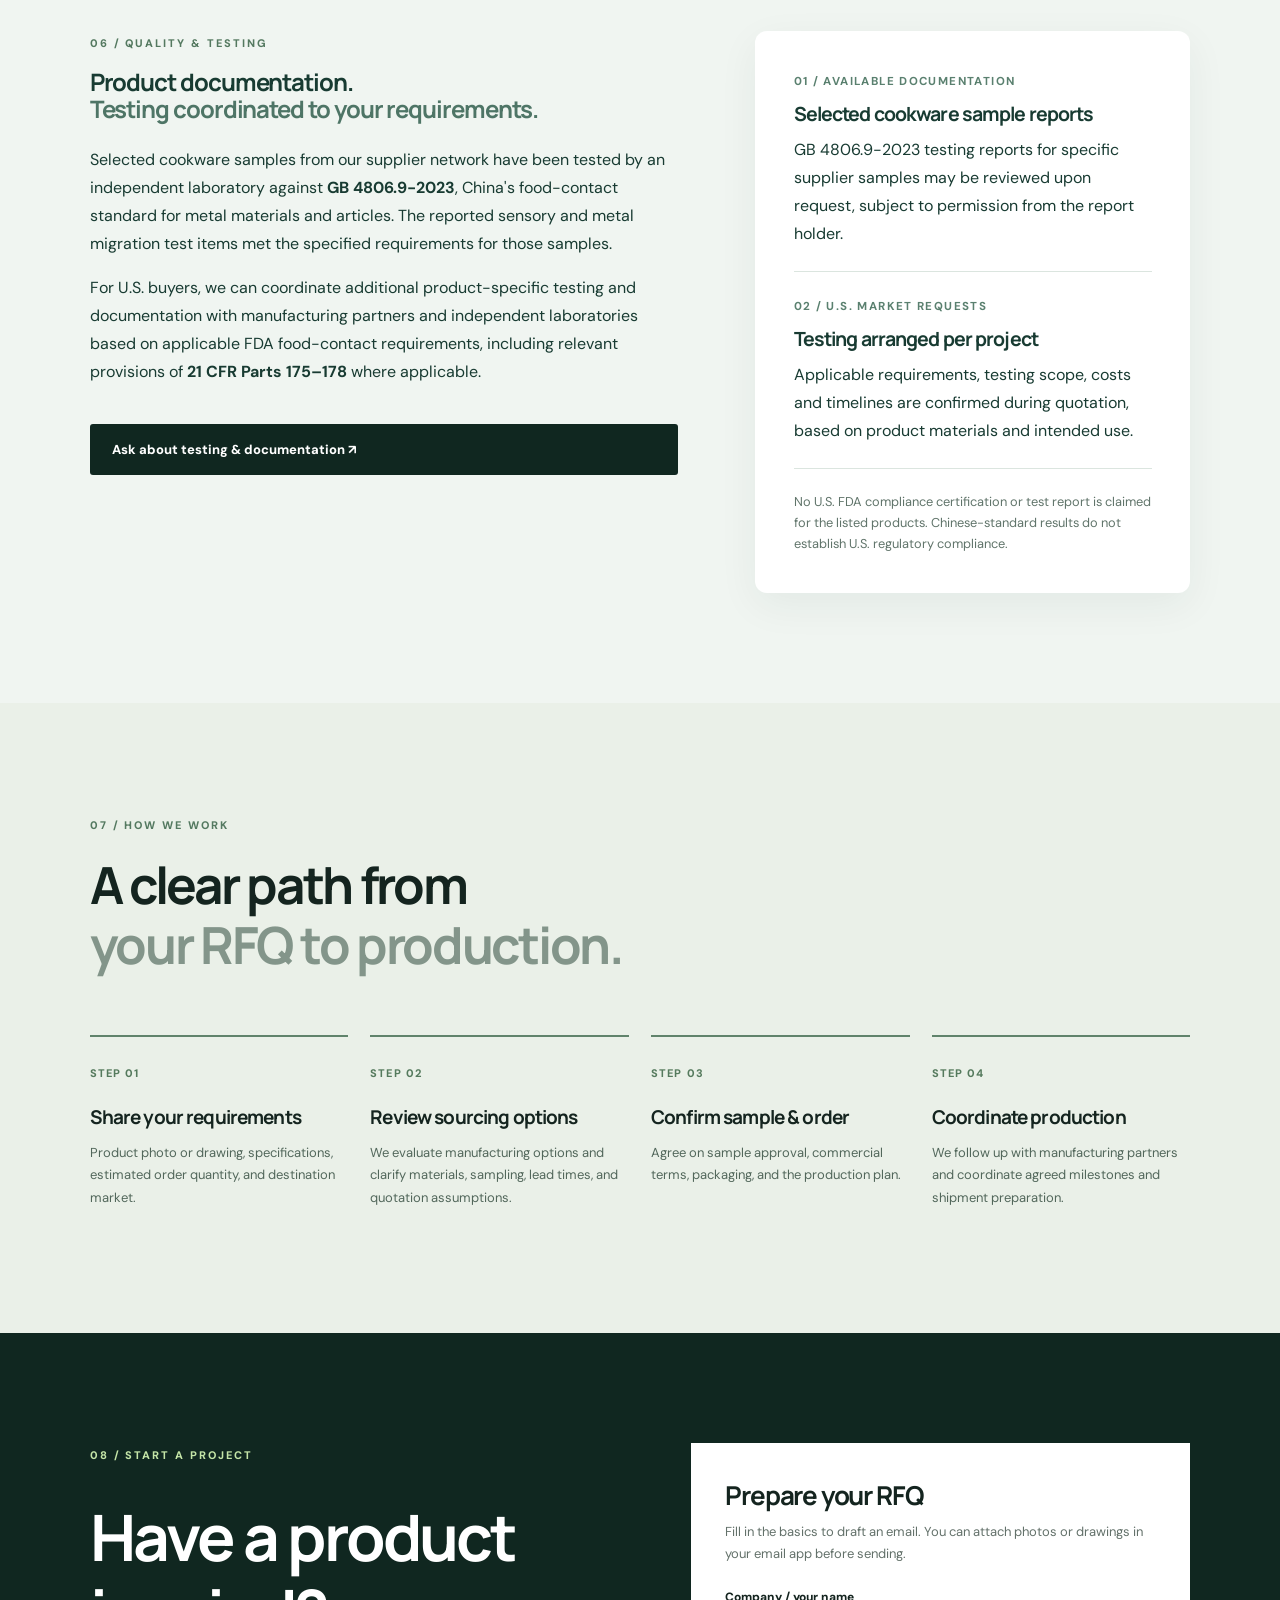
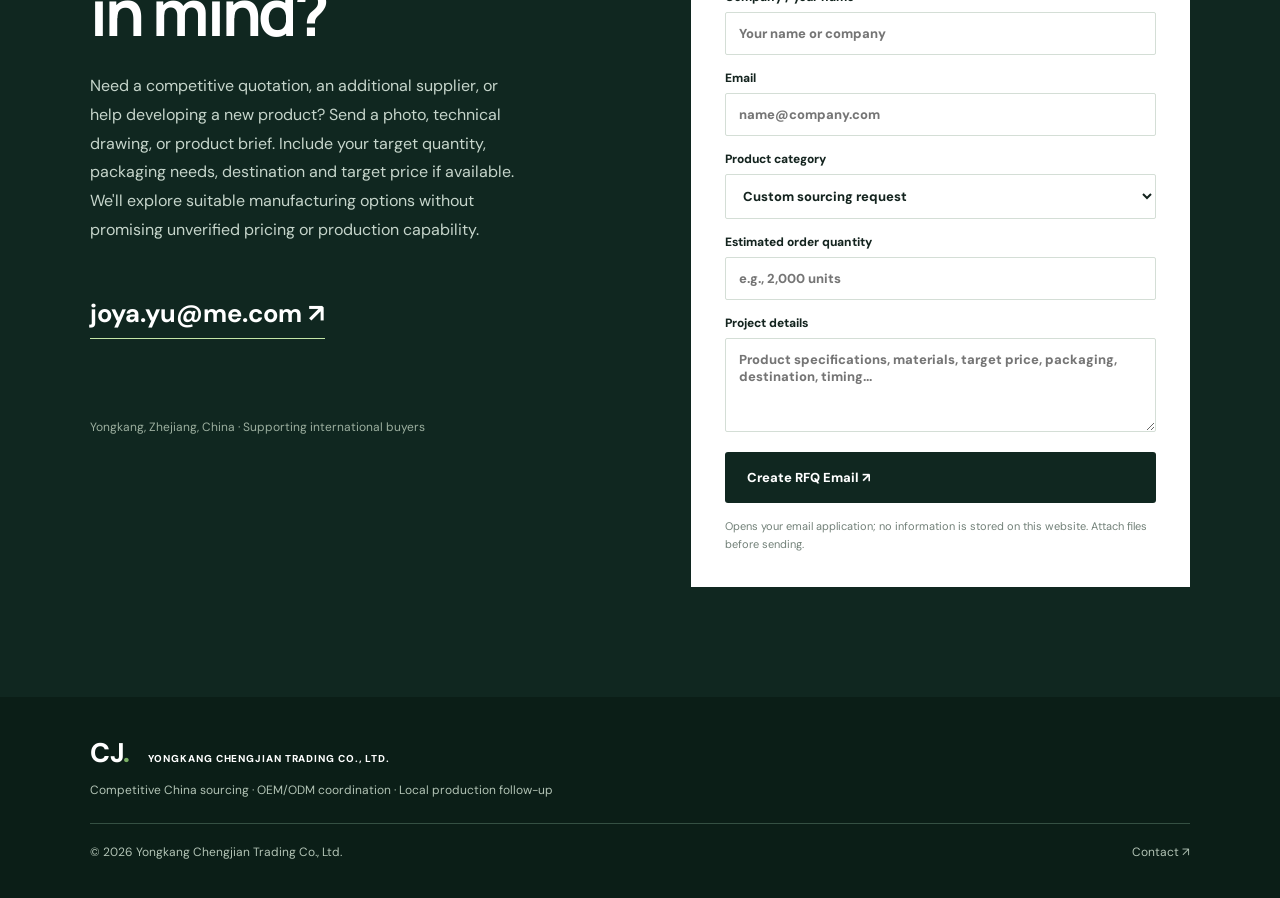
==== commit 94bcc017: "Feature imaginative sourcing tagline on English homepage" ====
--- a/index.html
+++ b/index.html
@@ -1,6 +1,6 @@
 <!doctype html><html lang="en"><head><meta charset="utf-8"><meta name="viewport" content="width=device-width,initial-scale=1"><meta name="description" content="Yongkang Chengjian Trading — China-based product sourcing, contract manufacturing coordination, and on-site production oversight for international buyers."><title>Yongkang Chengjian Trading | Sourcing & Manufacturing Coordination</title><link rel="stylesheet" href="styles.css"></head><body>
 <header class="header"><a class="brand" href="#home"><span class="brand-mark">CJ<span class="dot">.</span></span><span class="brand-caption">YONGKANG CHENGJIAN<br><small>TRADING CO., LTD.</small></span></a><nav aria-label="Main navigation"><a href="#about">About Us</a><a href="#services">Services</a><a href="#experience">Experience</a><a href="#products">BBQ Products</a><a href="#cookware">Cookware</a><a href="#quality">Quality & Testing</a><a href="#process">How We Work</a><a href="zh.html" lang="zh-CN">中文</a><a href="#contact" class="nav-cta">Request a Quote ↗</a></nav><button class="menu" aria-label="Toggle menu" aria-expanded="false">☰</button></header>
-<main id="home"><section class="hero"><div class="hero-content"><div class="eyebrow"><span class="line"></span> CHINA-BASED SOURCING & PRODUCTION MANAGEMENT</div><h1>Your product requirements.<br><em>Our sourcing network in China.</em></h1><p>Looking for competitive sourcing, a second supplier, or a manufacturing partner for a new design? Share your product photo, drawing, or specifications. We identify and compare suitable factories in China, coordinate samples and packaging, and follow up locally during production.</p><div class="actions"><a class="btn btn-light" href="#contact">Discuss Your Project <span>↗</span></a><a class="text-link" href="#services">Explore our capabilities ↓</a></div><div class="hero-meta"><span>Competitive sourcing</span><span>Flexible factory network</span><span>Local production coordination</span></div></div><div class="hero-photo" role="img" aria-label="Actual metal cookware manufacturing site"><div class="photo-caption"><span class="live-dot"></span> ON THE GROUND · ZHEJIANG, CHINA</div></div></section>
+<main id="home"><section class="hero"><div class="hero-content"><div class="eyebrow"><span class="line"></span> CHINA-BASED SOURCING & PRODUCTION MANAGEMENT</div><h1>If you can imagine it,<br><em>we can help make it.</em></h1><p>Looking for competitive sourcing, a second supplier, or a manufacturing partner for a new design? Share your product photo, drawing, or specifications. We identify and compare suitable factories in China, coordinate samples and packaging, and follow up locally during production.</p><div class="actions"><a class="btn btn-light" href="#contact">Discuss Your Project <span>↗</span></a><a class="text-link" href="#services">Explore our capabilities ↓</a></div><div class="hero-meta"><span>Competitive sourcing</span><span>Flexible factory network</span><span>Local production coordination</span></div></div><div class="hero-photo" role="img" aria-label="Actual metal cookware manufacturing site"><div class="photo-caption"><span class="live-dot"></span> ON THE GROUND · ZHEJIANG, CHINA</div></div></section>
 <section class="section" id="about"><div class="section-head"><span class="kicker">ABOUT US</span><h2>Your sourcing partner<br><span>in Yongkang, China.</span></h2><p>Yongkang Chengjian Trading Co., Ltd. is a China-based sourcing and contract manufacturing coordination company connecting international buyers with manufacturing partners in Yongkang, Zhejiang—an established manufacturing hub.</p><p>Our current product references include cookware, specialty pans, BBQ and outdoor equipment. We also handle broader product sourcing requests—including household goods and hardware—by identifying suitable factories for each project rather than limiting buyers to a fixed catalog.</p><p>Our local team helps identify suitable manufacturers, coordinate samples and customization, and follow up on production through factory visits and supplier communication.</p><p><strong>Competitive sourcing. Flexible manufacturing options. Reliable local coordination.</strong> We can explore alternative suppliers, new product development, and project-specific OEM/ODM opportunities; feasibility, costs, MOQ and delivery terms are confirmed for each inquiry.</p><a class="text-link" href="mailto:joya.yu@me.com">Contact us: joya.yu@me.com ↗</a></div></section>
 <section class="intro section" id="services"><div class="section-head"><span class="kicker">01 / WHAT WE DO</span><h2>More than finding a factory.<br><span>We help get products made.</span></h2><p>We are an independent sourcing and manufacturing coordination company, not a factory owner. We compare project-specific manufacturing options and help buyers evaluate pricing, sampling, packaging, and production requirements before committing to an order.</p></div><div class="service-grid"><article class="service"><span class="service-num">01</span><div class="service-icon">⌕</div><h3>Supplier Sourcing</h3><p>Identify and compare suitable manufacturers and quotations based on product specifications, quantities, target cost and delivery requirements. Competitive pricing is assessed case by case.</p></article><article class="service"><span class="service-num">02</span><div class="service-icon">▤</div><h3>On-Site Factory Visits</h3><p>Visit potential manufacturing partners to review facilities, equipment, and suitability for a specific project.</p></article><article class="service"><span class="service-num">03</span><div class="service-icon">◇</div><h3>Sampling & Customization</h3><p>Coordinate product samples, materials, packaging details, and revisions with the selected manufacturer.</p></article><article class="service"><span class="service-num">04</span><div class="service-icon">↗</div><h3>Production Oversight</h3><p>Follow up on production progress, coordinate buyer requirements, and support pre-shipment preparation.</p></article></div></section>
 <section class="showcase section" id="experience"><div class="showcase-heading"><div><span class="kicker">02 / REAL PRODUCTION EXPERIENCE</span><h2>From raw material<br>to manufactured product.</h2></div><p>Selected photographs from manufacturing visits and production coordination activities. Images show partner facilities, not company-owned factories.</p></div><div class="photo-grid"><figure class="photo photo-a"><img src="assets/factory-3.jpg" alt="Stacks of circular metal blanks at a manufacturing site" loading="lazy"><figcaption><strong>Material preparation</strong><span>Metal blanks for cookware production</span></figcaption></figure><figure class="photo photo-b"><img src="assets/factory-4.jpg" alt="Formed cookware bodies arranged in batches" loading="lazy"><figcaption><strong>In-process production</strong><span>Formed cookware components</span></figcaption></figure><figure class="photo photo-c"><img src="assets/factory-1.jpg" alt="Partner manufacturing facility and equipment" loading="lazy"><figcaption><strong>Factory visits</strong><span>On-site manufacturing environment</span></figcaption></figure></div><p class="showcase-note">Project-specific dimensions, materials, and capabilities are confirmed during quotation. Customer-confidential designs and order details are not published.</p></section>
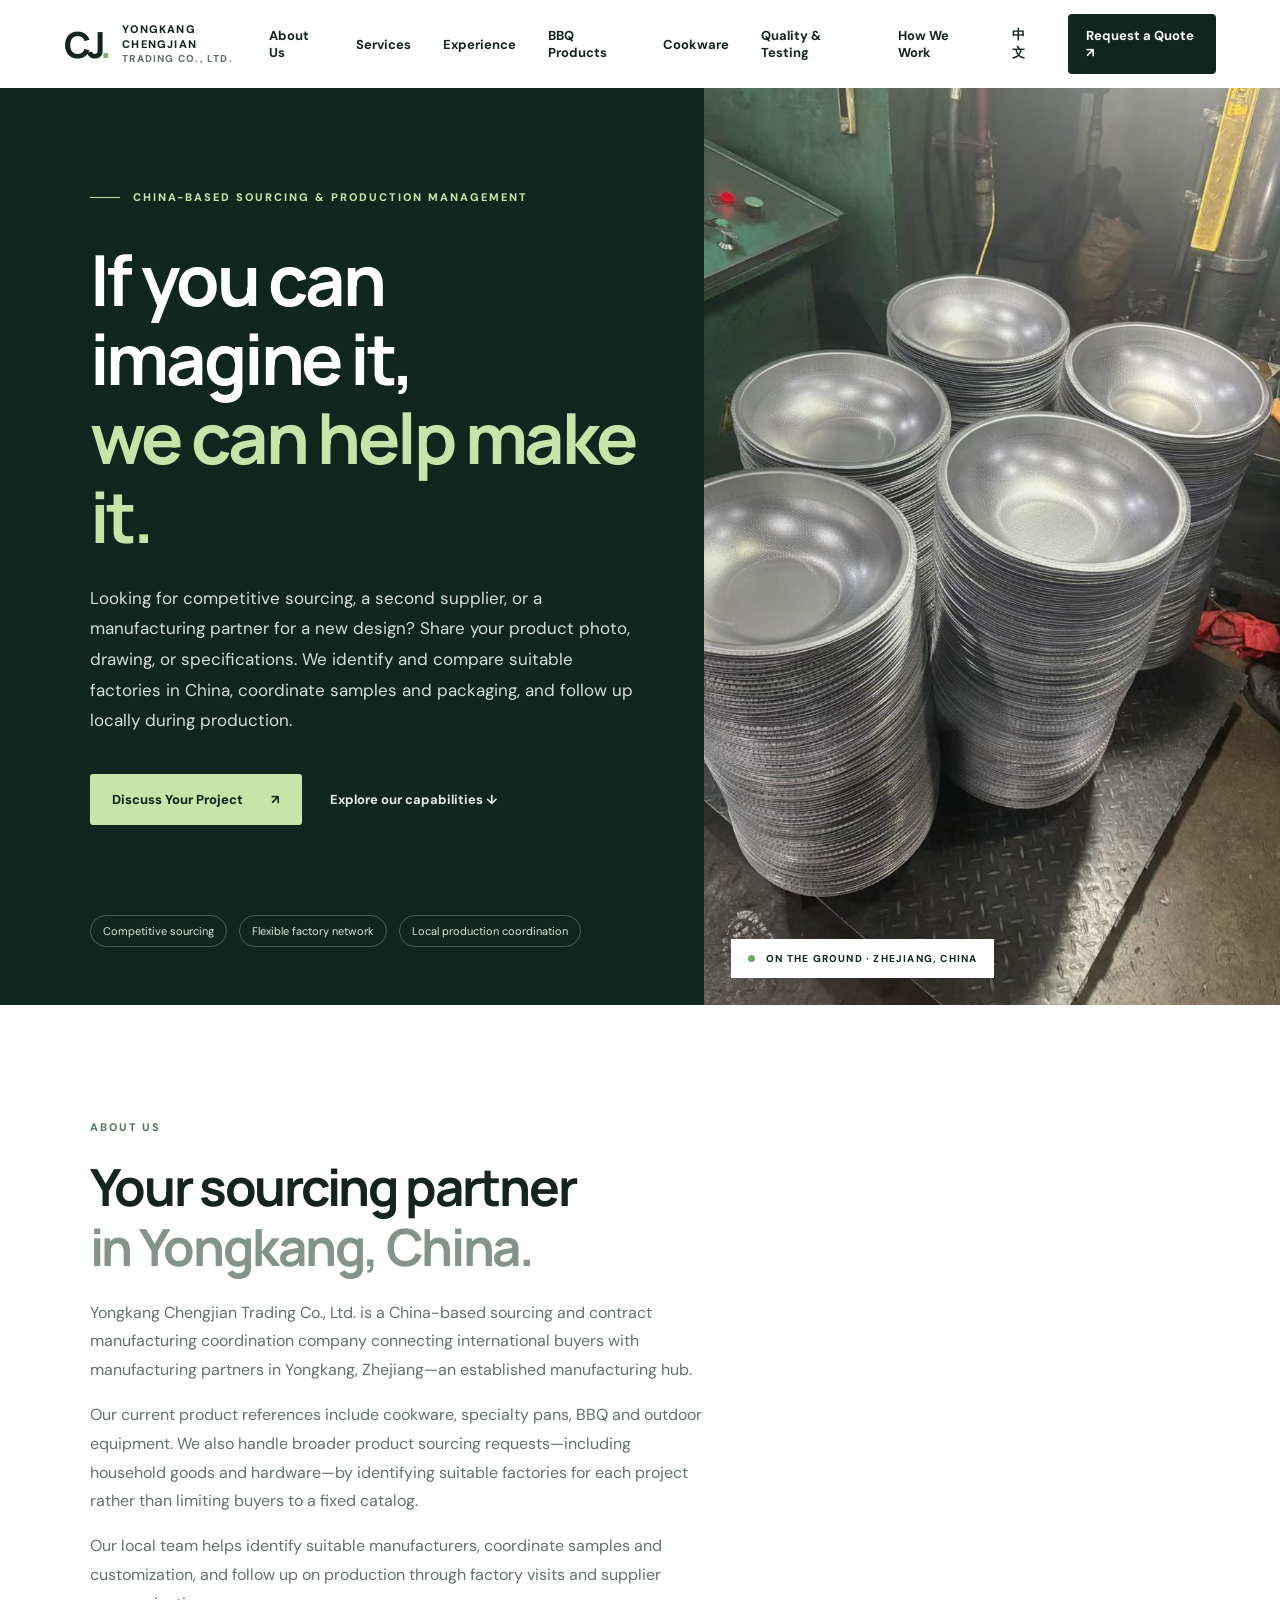
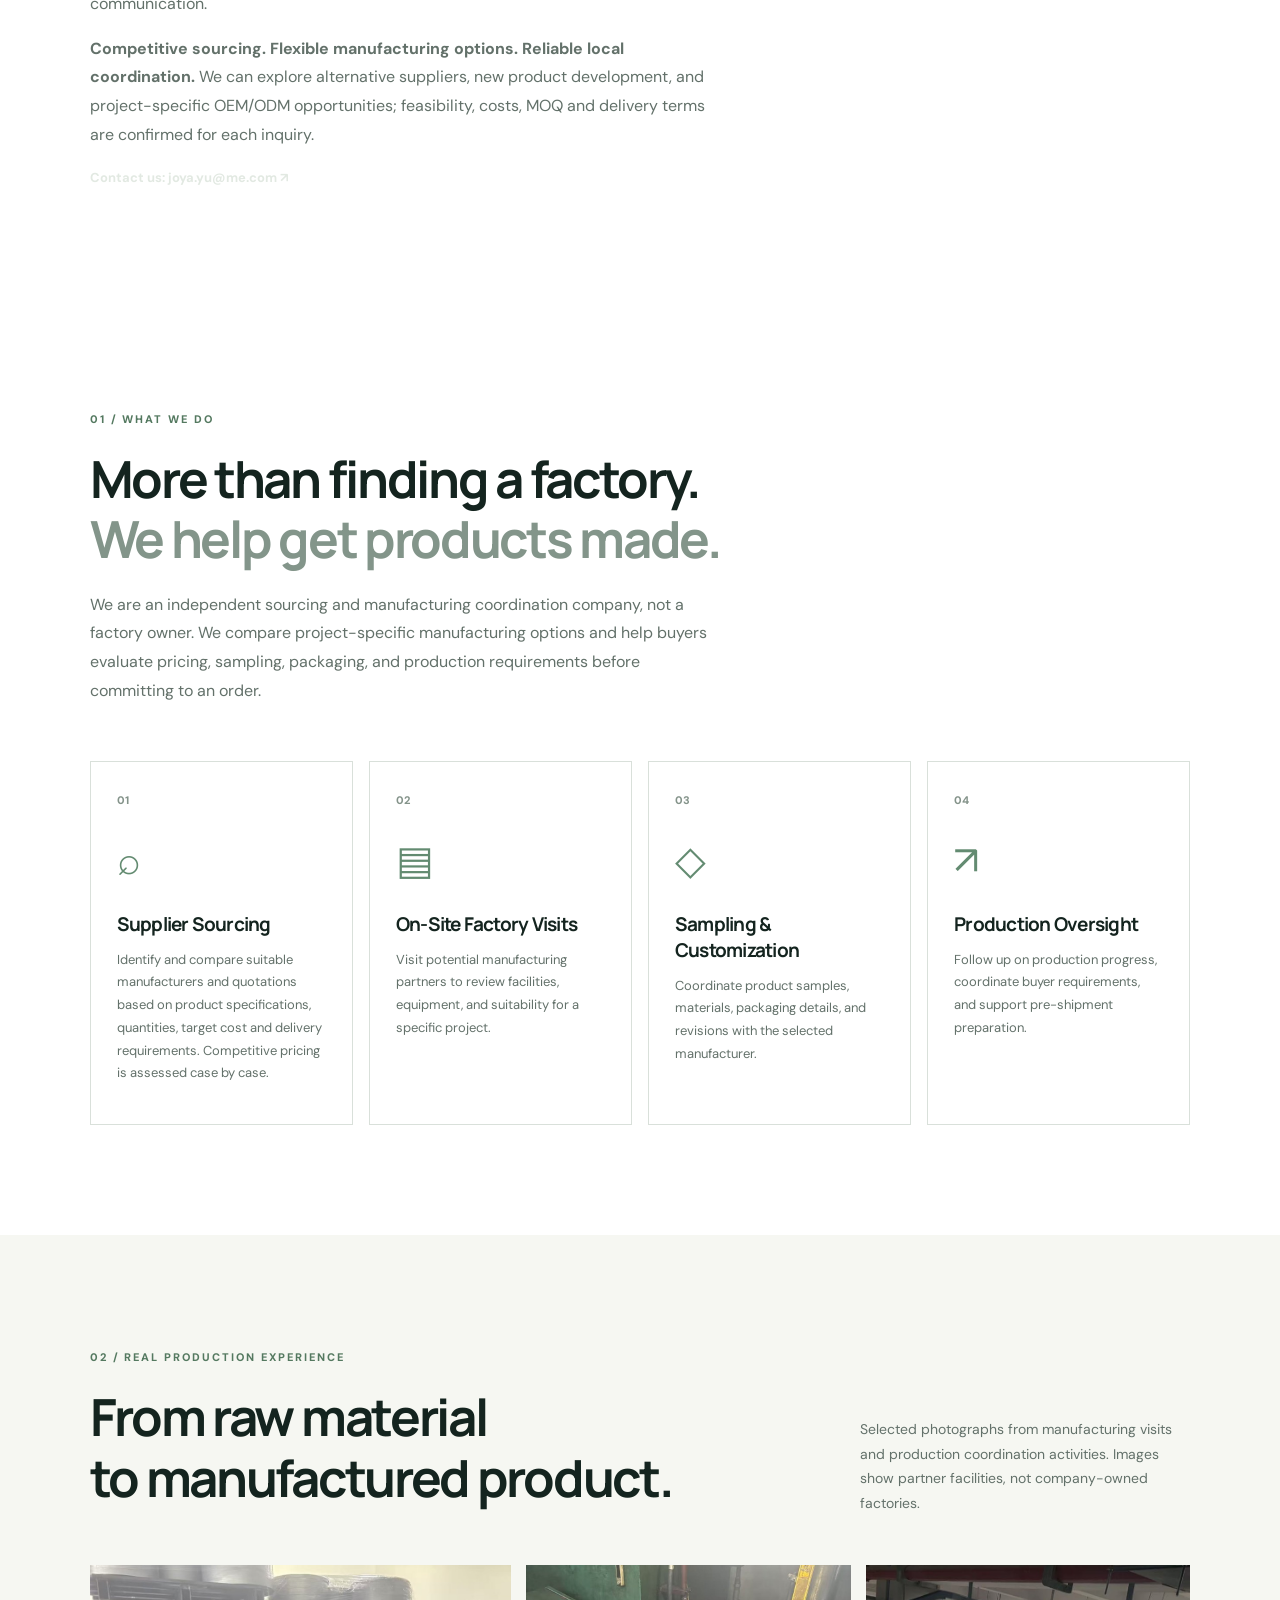
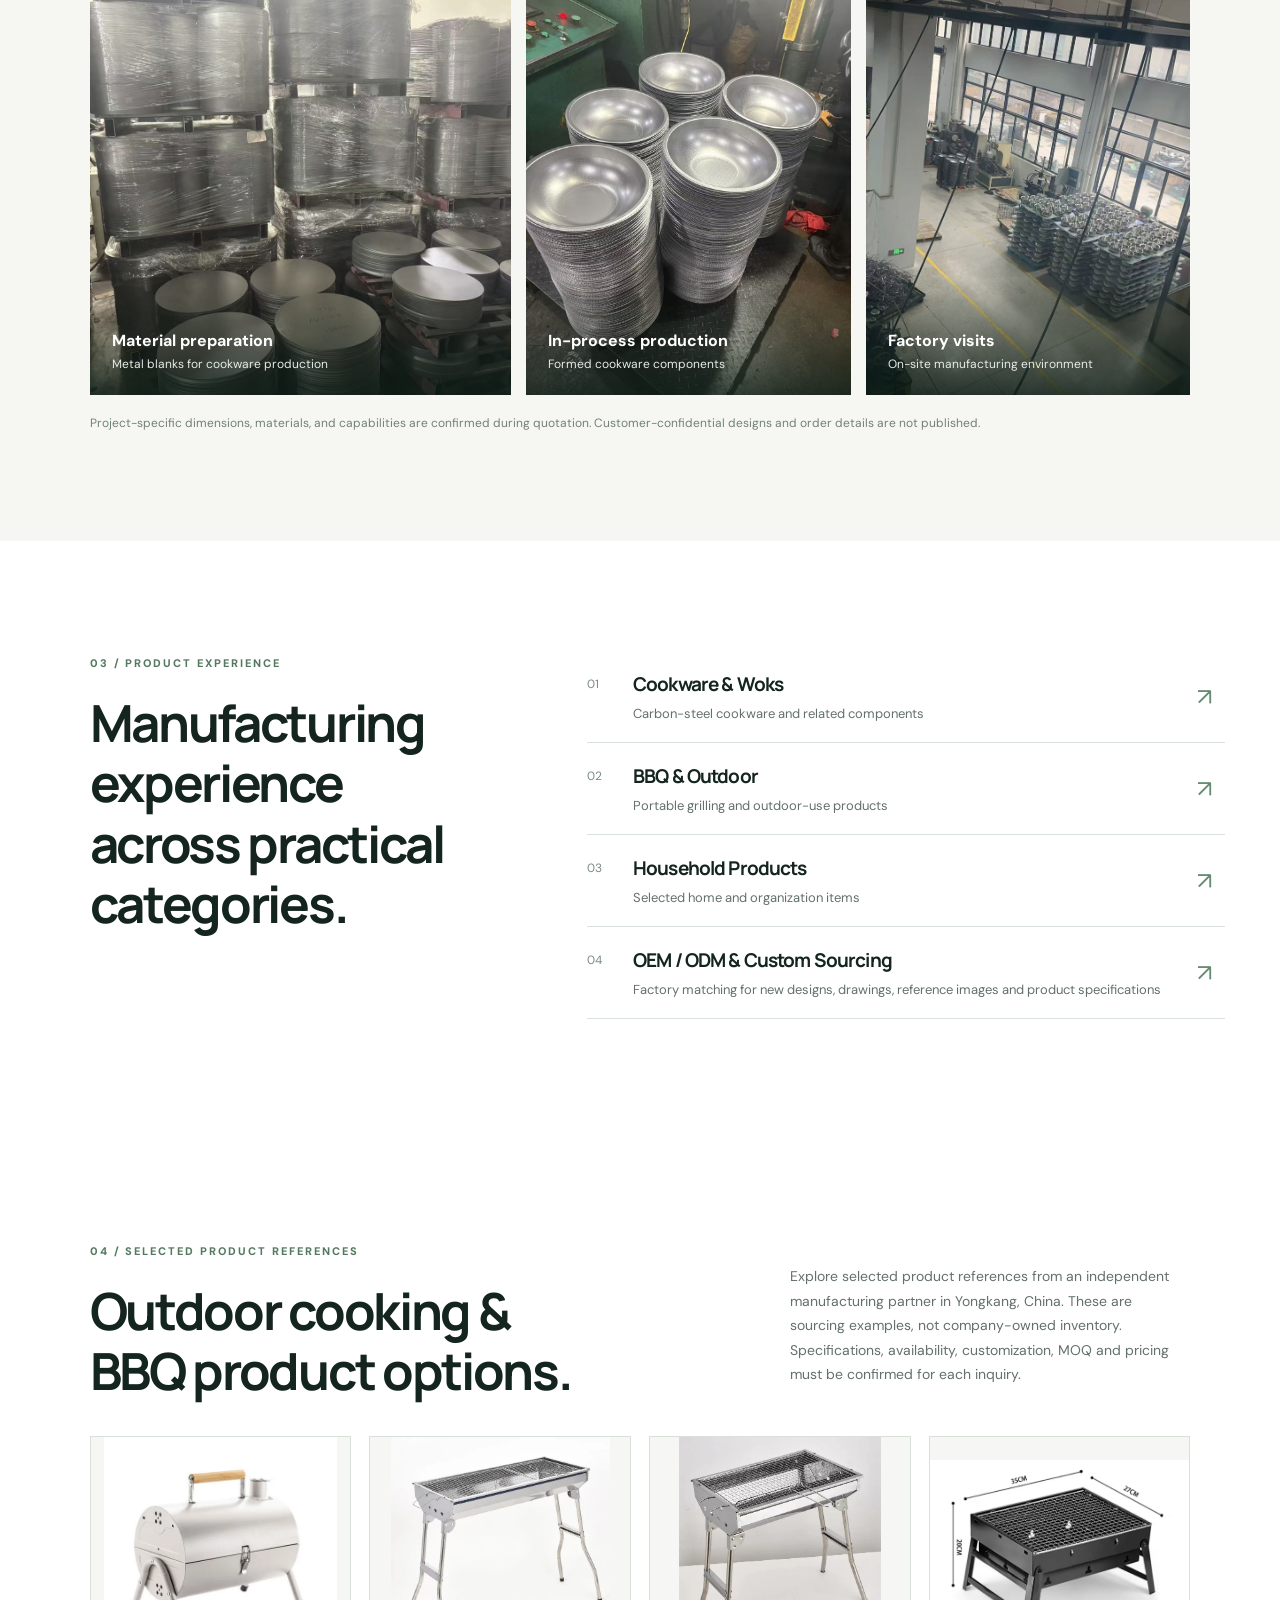
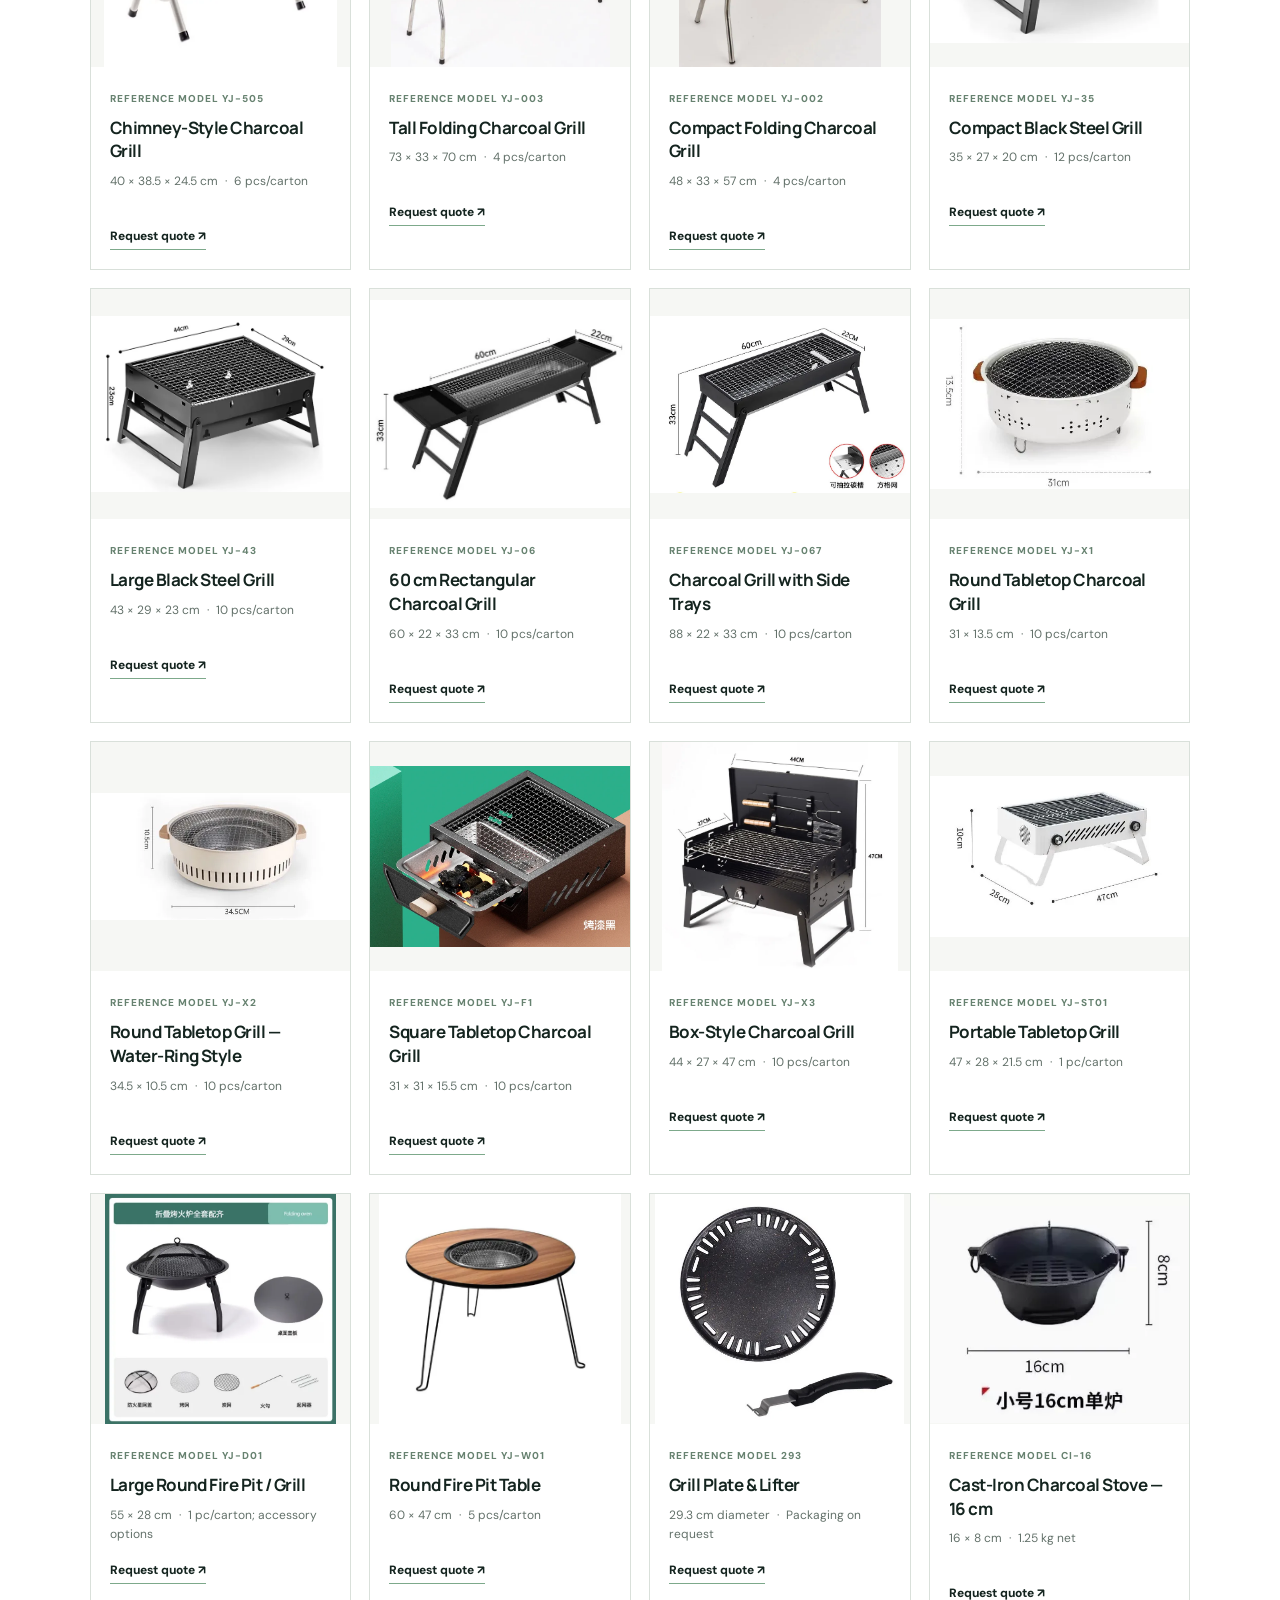
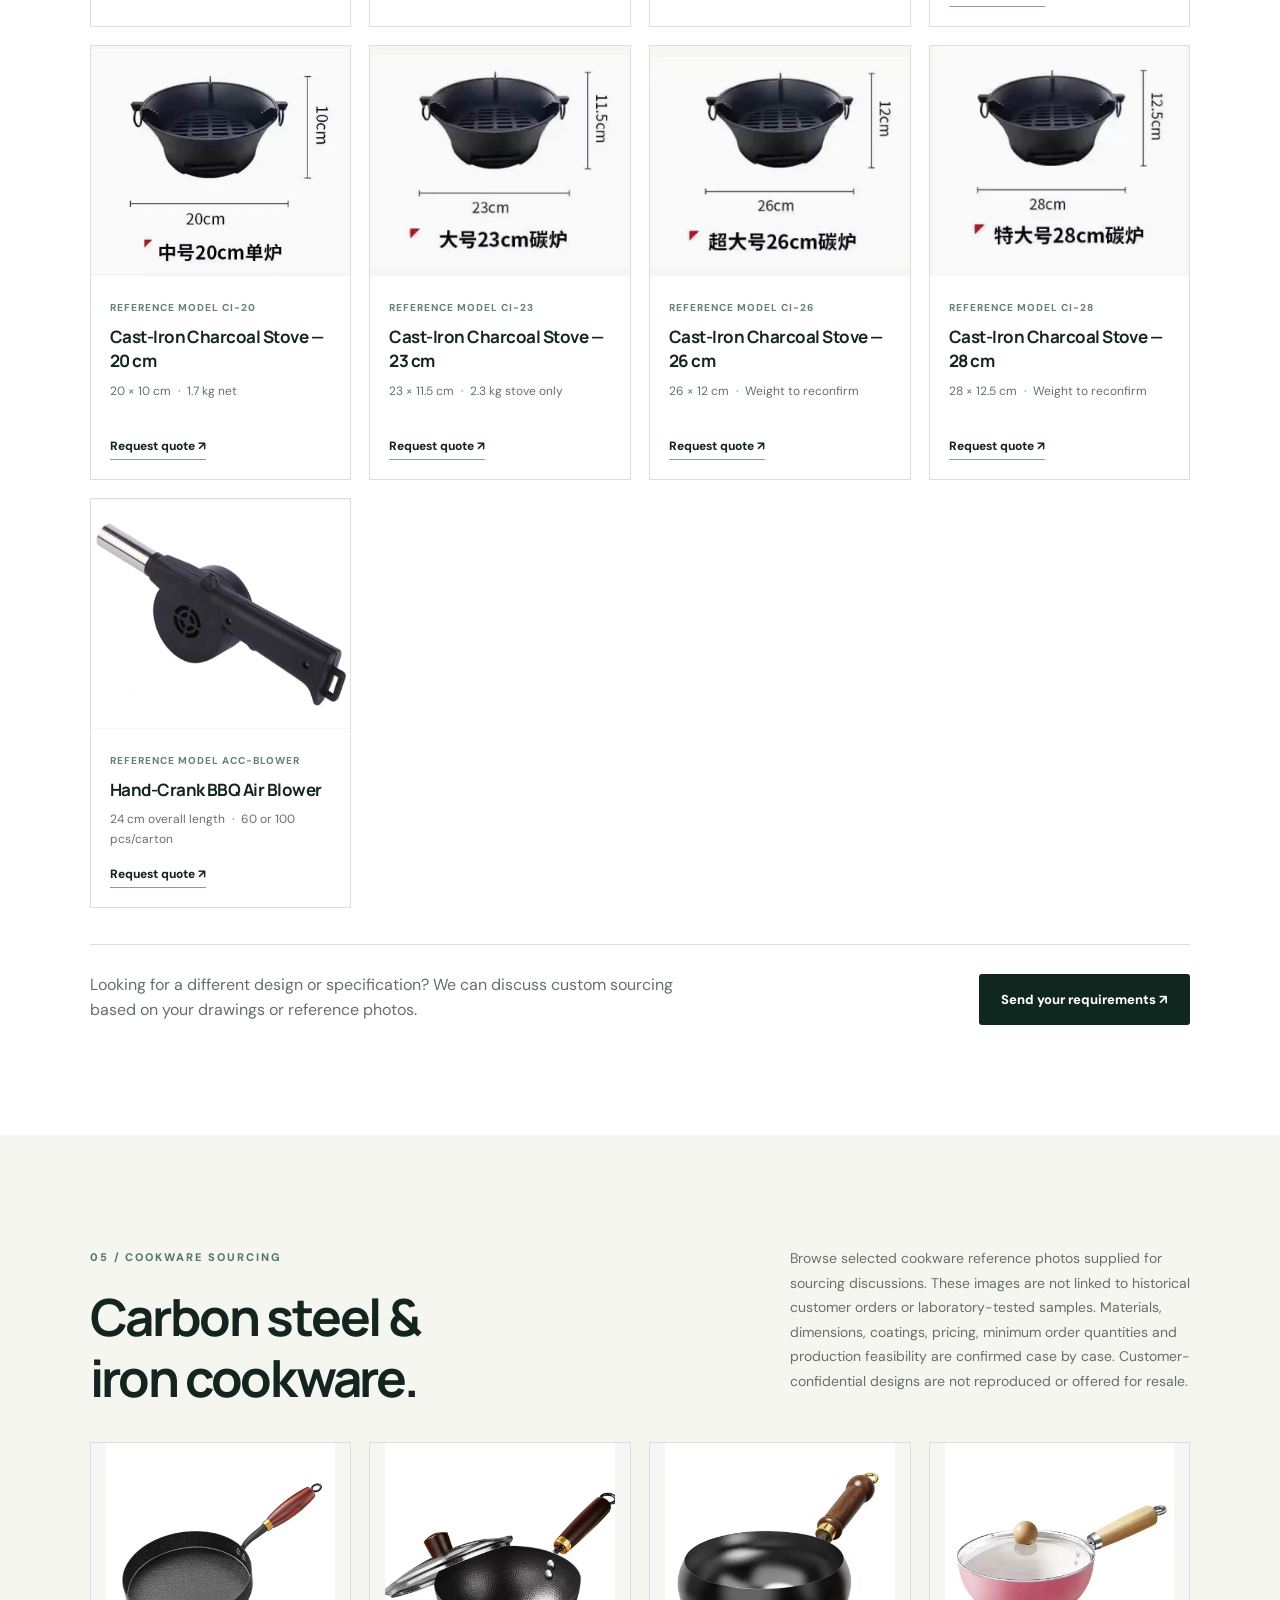
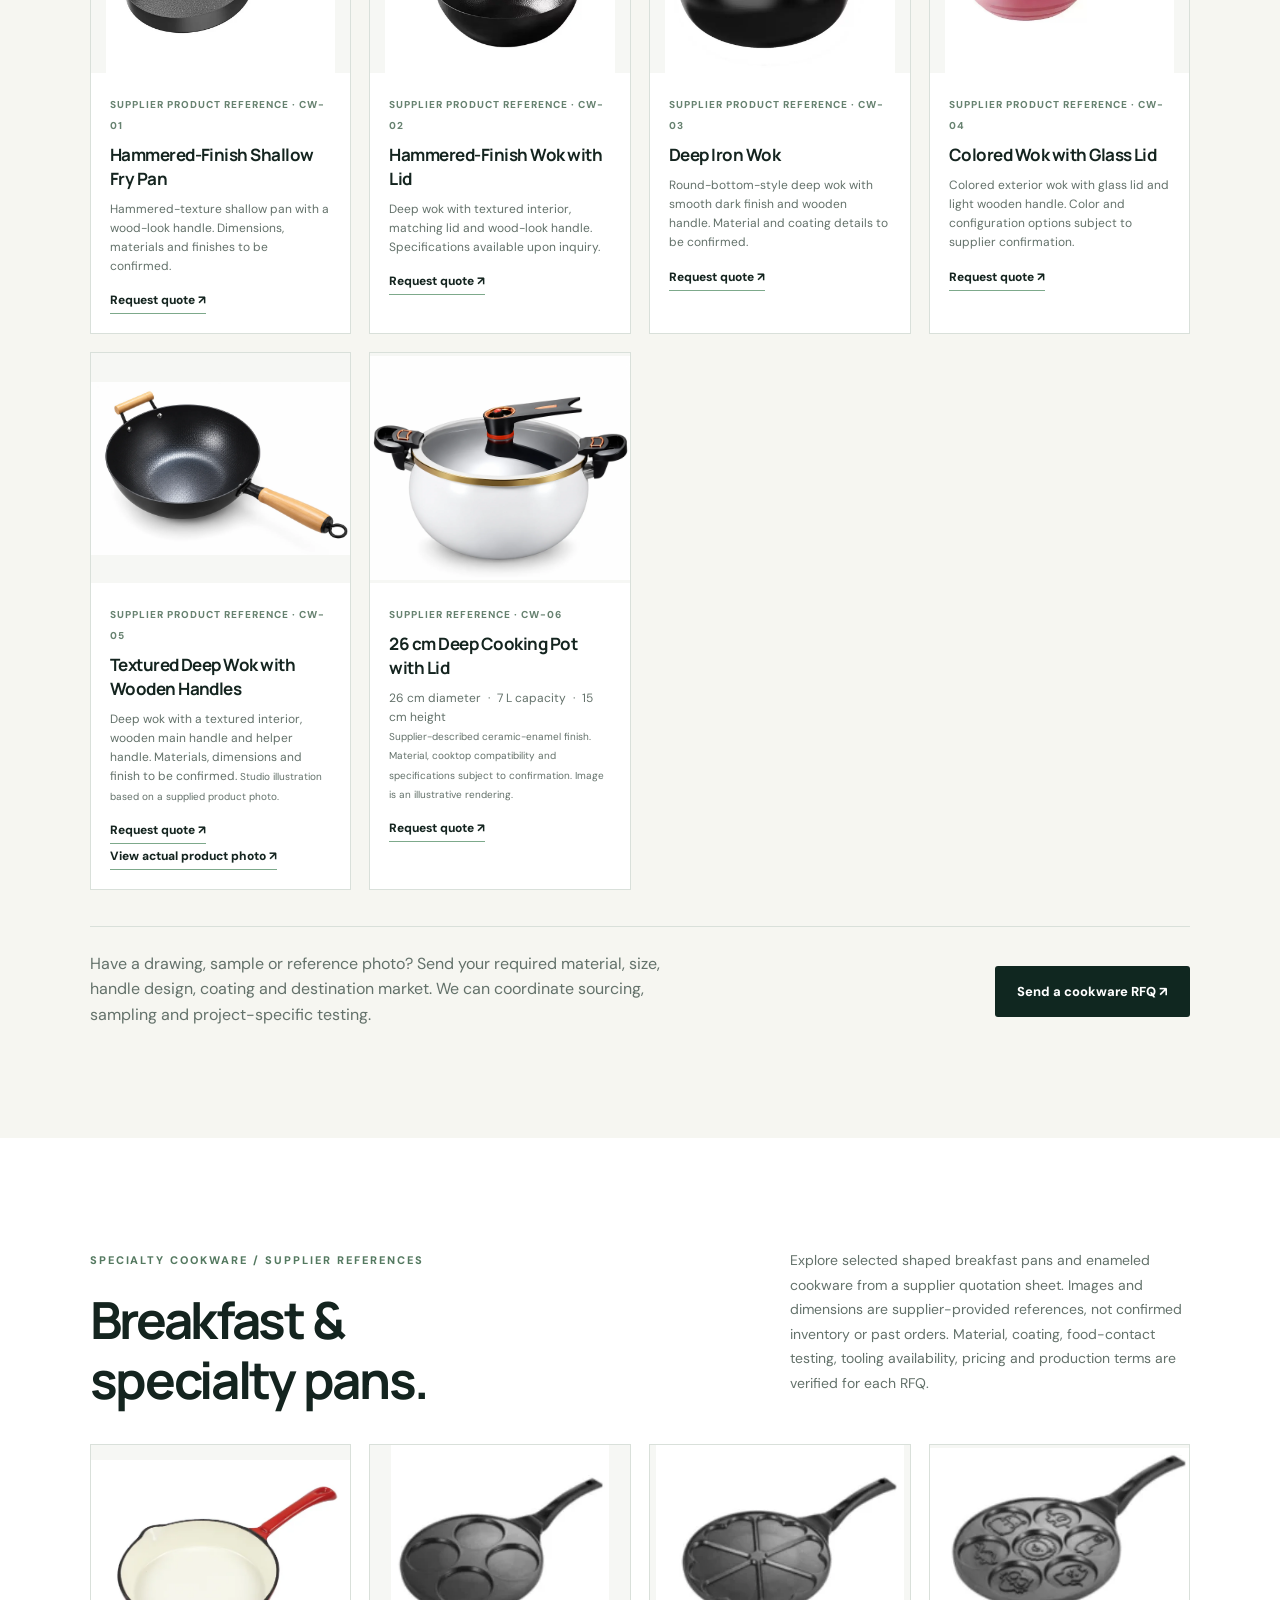
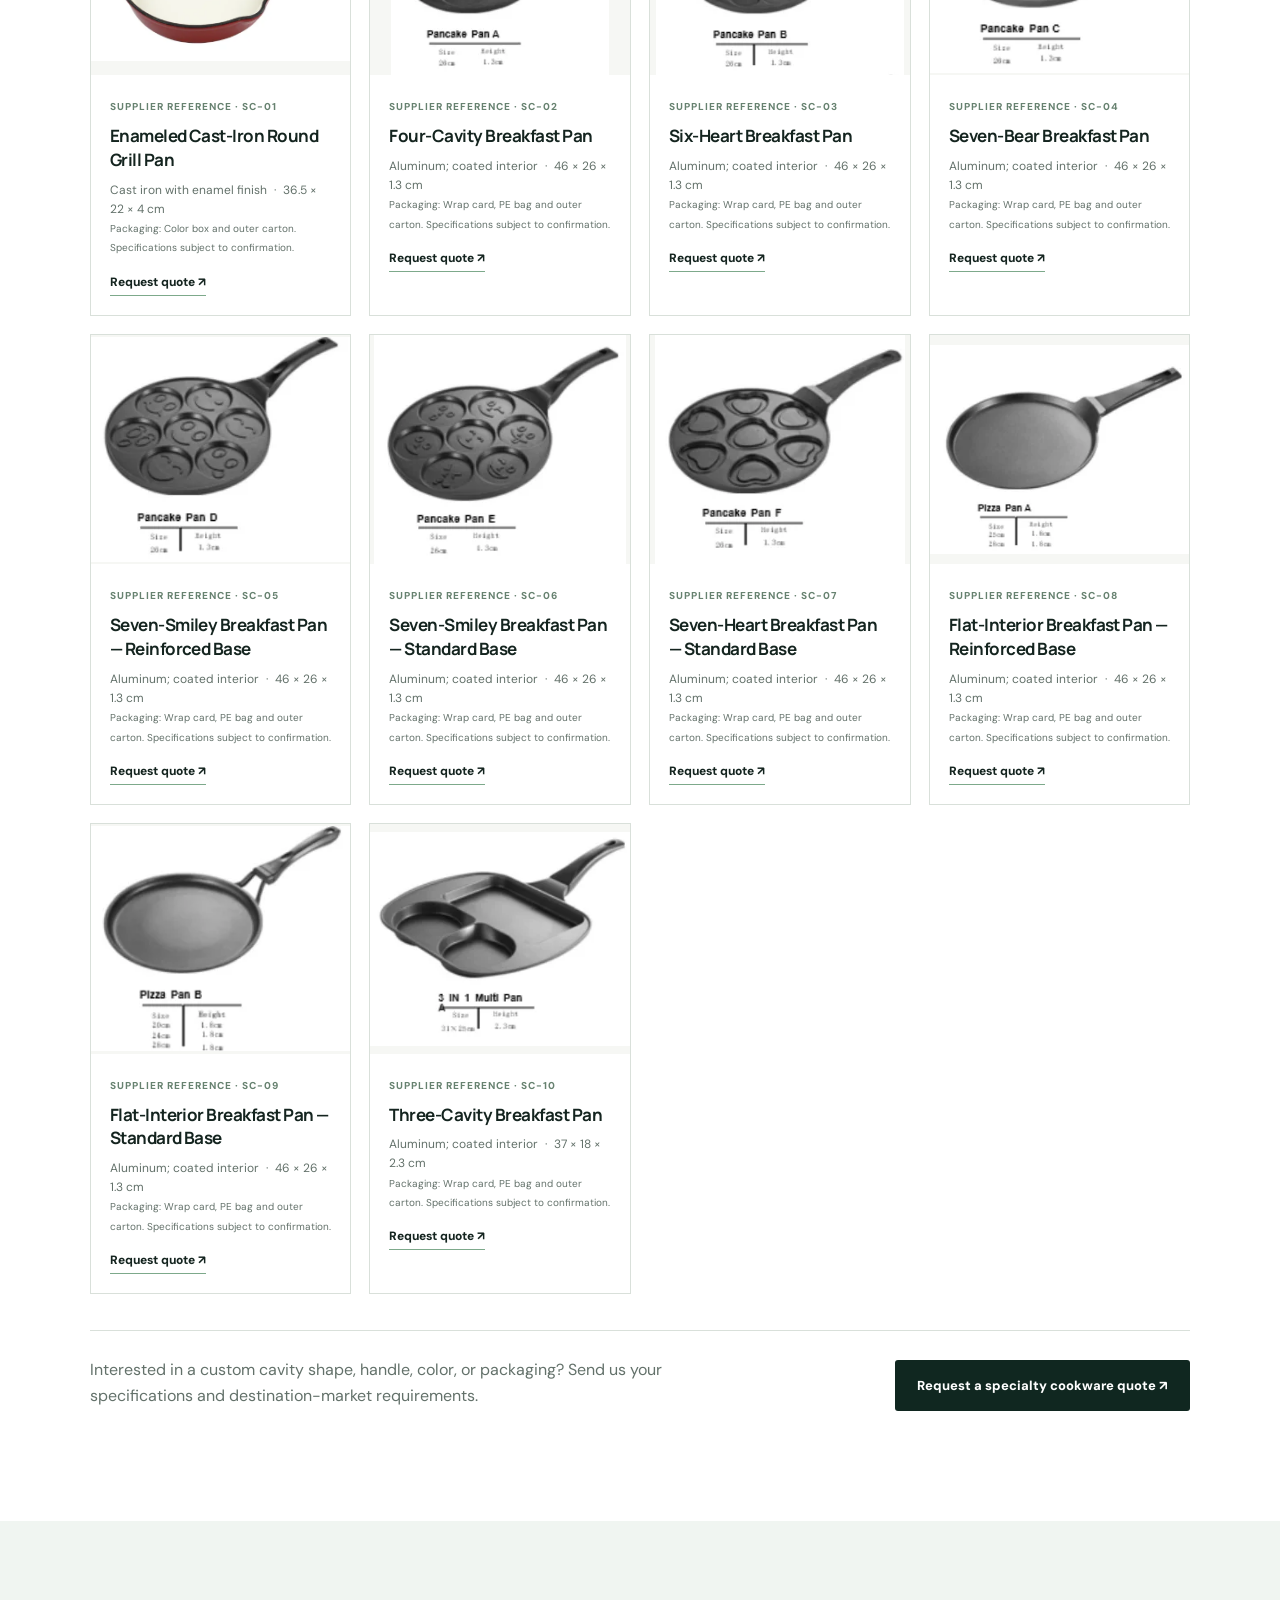
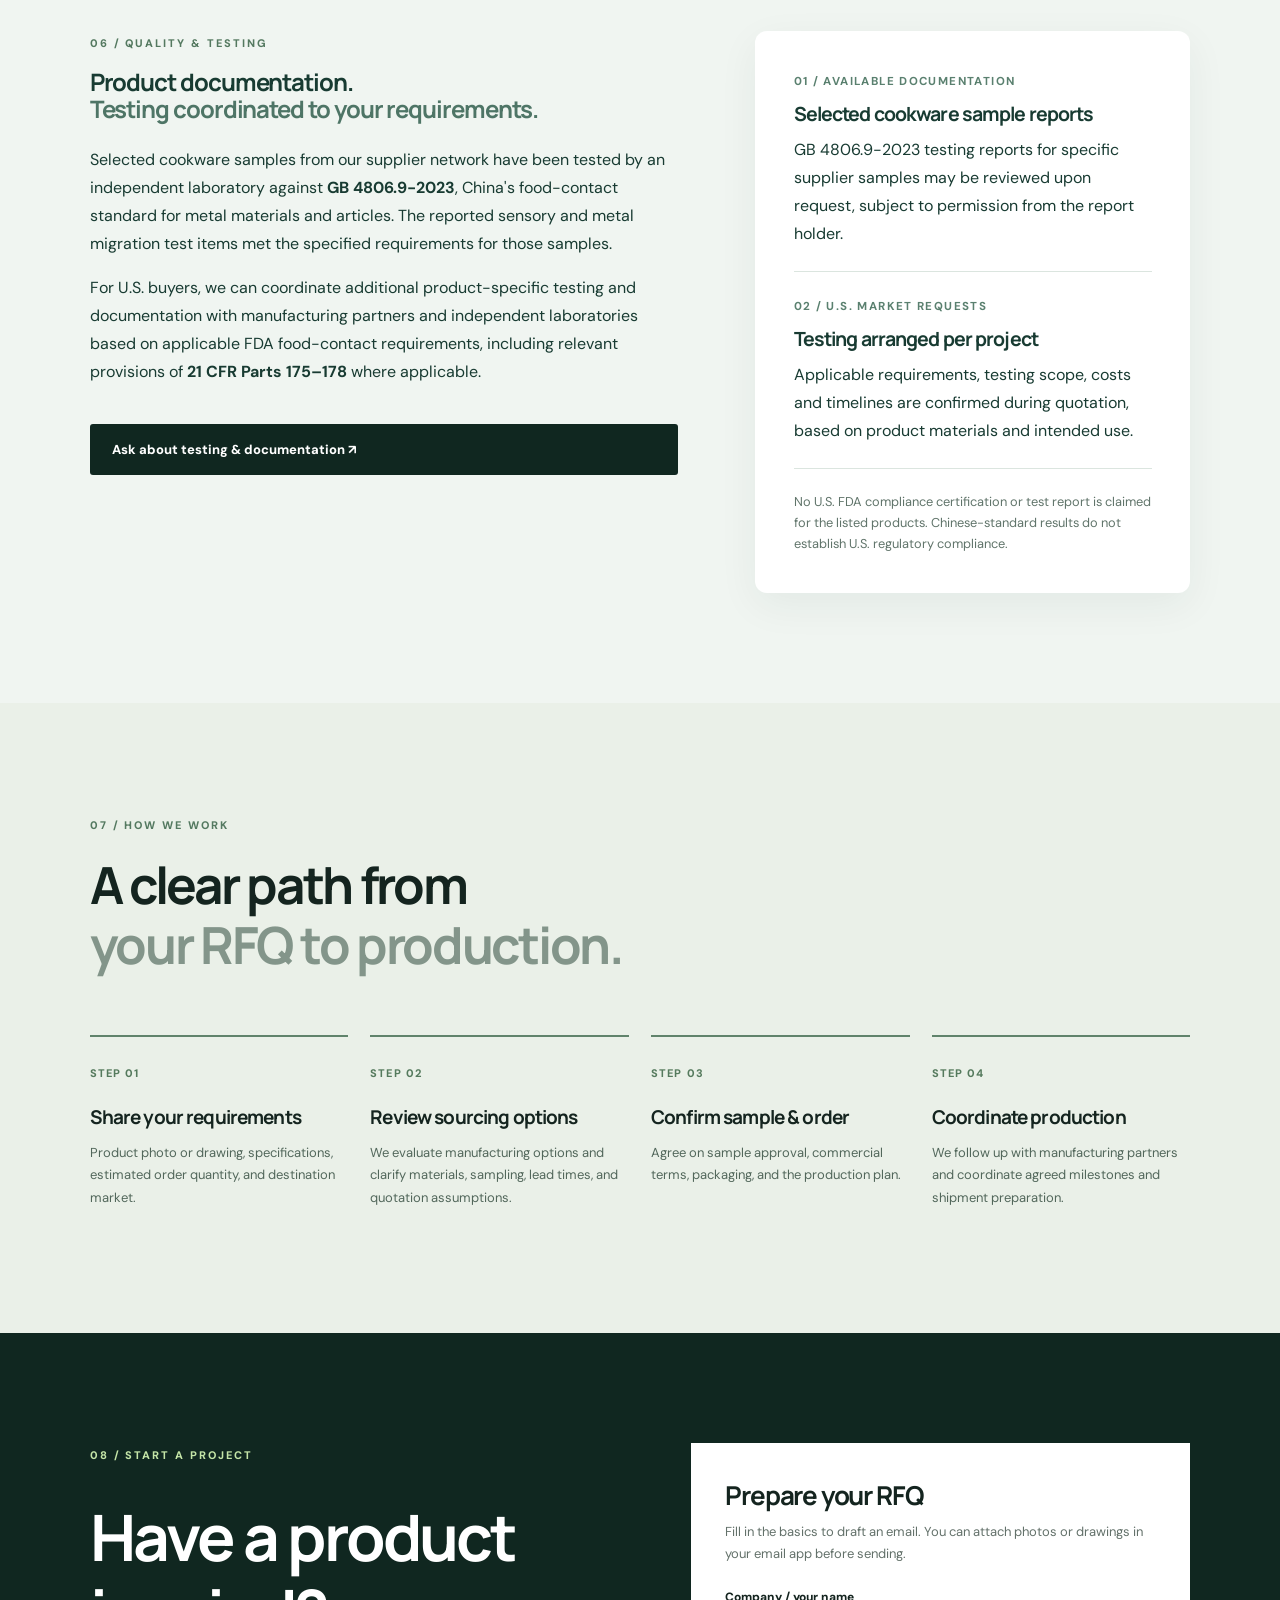
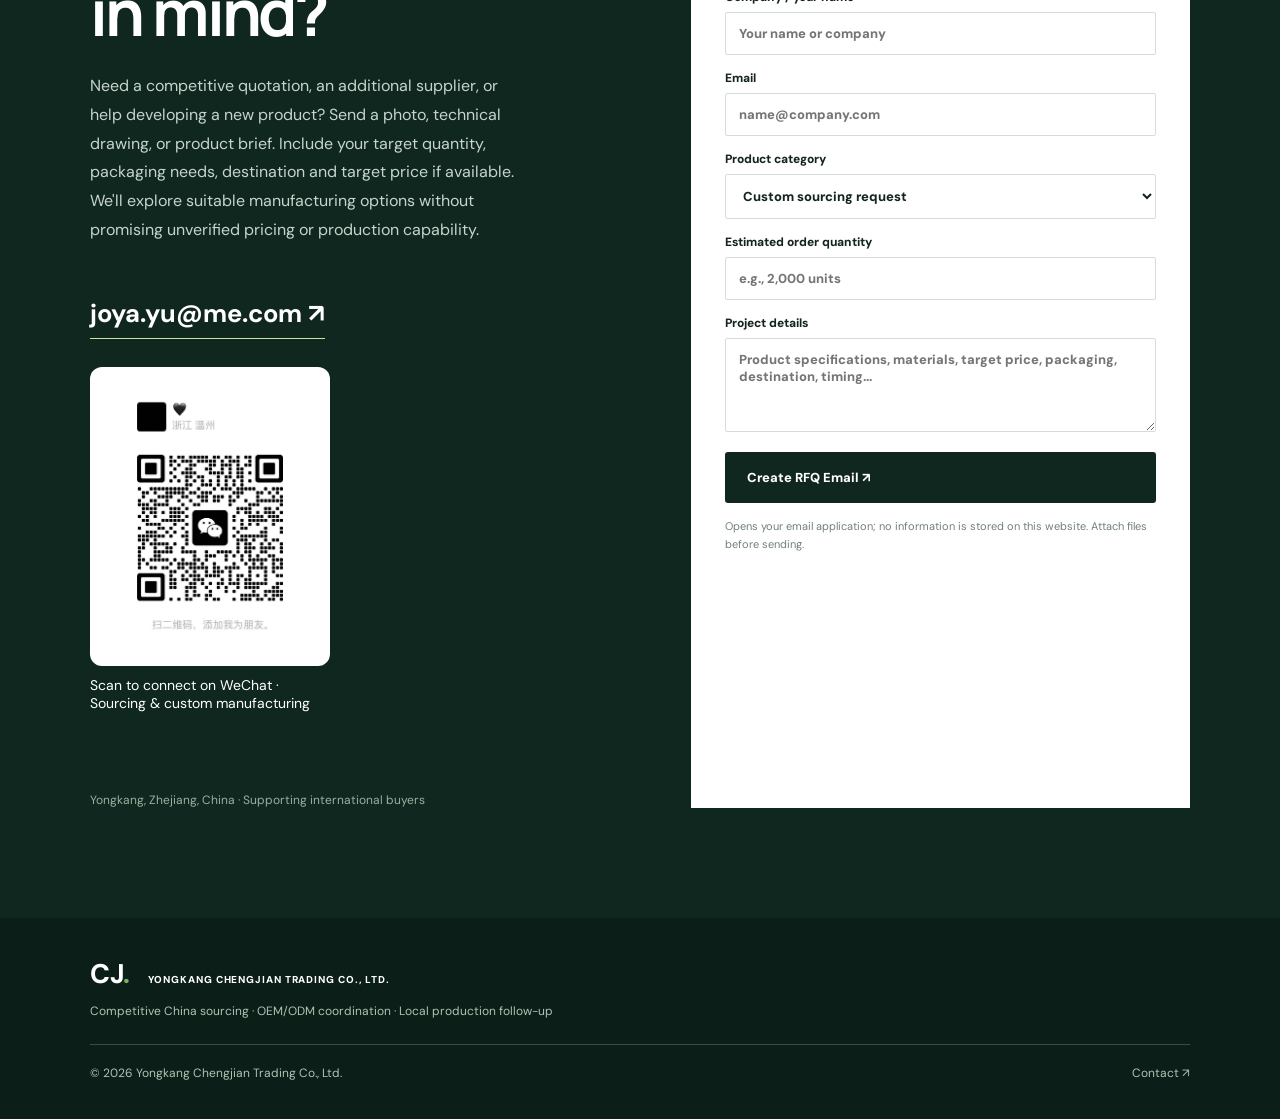
==== commit 8d3ca8b1: "Add verified WeChat QR image to English contact section" ====
--- a/index.html
+++ b/index.html
@@ -6,5 +6,5 @@
 <section class="showcase section" id="experience"><div class="showcase-heading"><div><span class="kicker">02 / REAL PRODUCTION EXPERIENCE</span><h2>From raw material<br>to manufactured product.</h2></div><p>Selected photographs from manufacturing visits and production coordination activities. Images show partner facilities, not company-owned factories.</p></div><div class="photo-grid"><figure class="photo photo-a"><img src="assets/factory-3.jpg" alt="Stacks of circular metal blanks at a manufacturing site" loading="lazy"><figcaption><strong>Material preparation</strong><span>Metal blanks for cookware production</span></figcaption></figure><figure class="photo photo-b"><img src="assets/factory-4.jpg" alt="Formed cookware bodies arranged in batches" loading="lazy"><figcaption><strong>In-process production</strong><span>Formed cookware components</span></figcaption></figure><figure class="photo photo-c"><img src="assets/factory-1.jpg" alt="Partner manufacturing facility and equipment" loading="lazy"><figcaption><strong>Factory visits</strong><span>On-site manufacturing environment</span></figcaption></figure></div><p class="showcase-note">Project-specific dimensions, materials, and capabilities are confirmed during quotation. Customer-confidential designs and order details are not published.</p></section>
 <section class="categories section"><div><span class="kicker">03 / PRODUCT EXPERIENCE</span><h2>Manufacturing experience<br>across practical categories.</h2></div><div class="category-list"><div><span class="category-index">01</span><h3>Cookware & Woks</h3><p>Carbon-steel cookware and related components</p><span class="arrow">↗</span></div><div><span class="category-index">02</span><h3>BBQ & Outdoor</h3><p>Portable grilling and outdoor-use products</p><span class="arrow">↗</span></div><div><span class="category-index">03</span><h3>Household Products</h3><p>Selected home and organization items</p><span class="arrow">↗</span></div><div><span class="category-index">04</span><h3>OEM / ODM &amp; Custom Sourcing</h3><p>Factory matching for new designs, drawings, reference images and product specifications</p><span class="arrow">↗</span></div></div></section>
 <section class="product-section section" id="products"><div class="product-top"><div><span class="kicker">04 / SELECTED PRODUCT REFERENCES</span><h2>Outdoor cooking &amp;<br>BBQ product options.</h2></div><p>Explore selected product references from an independent manufacturing partner in Yongkang, China. These are sourcing examples, not company-owned inventory. Specifications, availability, customization, MOQ and pricing must be confirmed for each inquiry.</p></div><div class="product-grid"><article class="product-card"><div class="product-image"><img src="assets/product-yj-505.webp" alt="Chimney-Style Charcoal Grill — supplier reference image" loading="lazy"></div><div class="product-info"><span class="product-code">REFERENCE MODEL YJ-505</span><h3>Chimney-Style Charcoal Grill</h3><p>40 × 38.5 × 24.5 cm <span class="spec-sep">·</span> 6 pcs/carton</p><a href="mailto:joya.yu@me.com?subject=RFQ%20%E2%80%94%20YJ-505" aria-label="Request quote for Chimney-Style Charcoal Grill">Request quote ↗</a></div></article><article class="product-card"><div class="product-image"><img src="assets/product-yj-003.webp" alt="Tall Folding Charcoal Grill — supplier reference image" loading="lazy"></div><div class="product-info"><span class="product-code">REFERENCE MODEL YJ-003</span><h3>Tall Folding Charcoal Grill</h3><p>73 × 33 × 70 cm <span class="spec-sep">·</span> 4 pcs/carton</p><a href="mailto:joya.yu@me.com?subject=RFQ%20%E2%80%94%20YJ-003" aria-label="Request quote for Tall Folding Charcoal Grill">Request quote ↗</a></div></article><article class="product-card"><div class="product-image"><img src="assets/product-yj-002.webp" alt="Compact Folding Charcoal Grill — supplier reference image" loading="lazy"></div><div class="product-info"><span class="product-code">REFERENCE MODEL YJ-002</span><h3>Compact Folding Charcoal Grill</h3><p>48 × 33 × 57 cm <span class="spec-sep">·</span> 4 pcs/carton</p><a href="mailto:joya.yu@me.com?subject=RFQ%20%E2%80%94%20YJ-002" aria-label="Request quote for Compact Folding Charcoal Grill">Request quote ↗</a></div></article><article class="product-card"><div class="product-image"><img src="assets/product-yj-35.webp" alt="Compact Black Steel Grill — supplier reference image" loading="lazy"></div><div class="product-info"><span class="product-code">REFERENCE MODEL YJ-35</span><h3>Compact Black Steel Grill</h3><p>35 × 27 × 20 cm <span class="spec-sep">·</span> 12 pcs/carton</p><a href="mailto:joya.yu@me.com?subject=RFQ%20%E2%80%94%20YJ-35" aria-label="Request quote for Compact Black Steel Grill">Request quote ↗</a></div></article><article class="product-card"><div class="product-image"><img src="assets/product-yj-43.webp" alt="Large Black Steel Grill — supplier reference image" loading="lazy"></div><div class="product-info"><span class="product-code">REFERENCE MODEL YJ-43</span><h3>Large Black Steel Grill</h3><p>43 × 29 × 23 cm <span class="spec-sep">·</span> 10 pcs/carton</p><a href="mailto:joya.yu@me.com?subject=RFQ%20%E2%80%94%20YJ-43" aria-label="Request quote for Large Black Steel Grill">Request quote ↗</a></div></article><article class="product-card"><div class="product-image"><img src="assets/product-yj-06.webp" alt="60 cm Rectangular Charcoal Grill — supplier reference image" loading="lazy"></div><div class="product-info"><span class="product-code">REFERENCE MODEL YJ-06</span><h3>60 cm Rectangular Charcoal Grill</h3><p>60 × 22 × 33 cm <span class="spec-sep">·</span> 10 pcs/carton</p><a href="mailto:joya.yu@me.com?subject=RFQ%20%E2%80%94%20YJ-06" aria-label="Request quote for 60 cm Rectangular Charcoal Grill">Request quote ↗</a></div></article><article class="product-card"><div class="product-image"><img src="assets/product-yj-067.webp" alt="Charcoal Grill with Side Trays — supplier reference image" loading="lazy"></div><div class="product-info"><span class="product-code">REFERENCE MODEL YJ-067</span><h3>Charcoal Grill with Side Trays</h3><p>88 × 22 × 33 cm <span class="spec-sep">·</span> 10 pcs/carton</p><a href="mailto:joya.yu@me.com?subject=RFQ%20%E2%80%94%20YJ-067" aria-label="Request quote for Charcoal Grill with Side Trays">Request quote ↗</a></div></article><article class="product-card"><div class="product-image"><img src="assets/product-yj-x1.webp" alt="Round Tabletop Charcoal Grill — supplier reference image" loading="lazy"></div><div class="product-info"><span class="product-code">REFERENCE MODEL YJ-X1</span><h3>Round Tabletop Charcoal Grill</h3><p>31 × 13.5 cm <span class="spec-sep">·</span> 10 pcs/carton</p><a href="mailto:joya.yu@me.com?subject=RFQ%20%E2%80%94%20YJ-X1" aria-label="Request quote for Round Tabletop Charcoal Grill">Request quote ↗</a></div></article><article class="product-card"><div class="product-image"><img src="assets/product-yj-x2.webp" alt="Round Tabletop Grill — Water-Ring Style — supplier reference image" loading="lazy"></div><div class="product-info"><span class="product-code">REFERENCE MODEL YJ-X2</span><h3>Round Tabletop Grill — Water-Ring Style</h3><p>34.5 × 10.5 cm <span class="spec-sep">·</span> 10 pcs/carton</p><a href="mailto:joya.yu@me.com?subject=RFQ%20%E2%80%94%20YJ-X2" aria-label="Request quote for Round Tabletop Grill — Water-Ring Style">Request quote ↗</a></div></article><article class="product-card"><div class="product-image"><img src="assets/product-yj-f1.webp" alt="Square Tabletop Charcoal Grill — supplier reference image" loading="lazy"></div><div class="product-info"><span class="product-code">REFERENCE MODEL YJ-F1</span><h3>Square Tabletop Charcoal Grill</h3><p>31 × 31 × 15.5 cm <span class="spec-sep">·</span> 10 pcs/carton</p><a href="mailto:joya.yu@me.com?subject=RFQ%20%E2%80%94%20YJ-F1" aria-label="Request quote for Square Tabletop Charcoal Grill">Request quote ↗</a></div></article><article class="product-card"><div class="product-image"><img src="assets/product-yj-x3.webp" alt="Box-Style Charcoal Grill — supplier reference image" loading="lazy"></div><div class="product-info"><span class="product-code">REFERENCE MODEL YJ-X3</span><h3>Box-Style Charcoal Grill</h3><p>44 × 27 × 47 cm <span class="spec-sep">·</span> 10 pcs/carton</p><a href="mailto:joya.yu@me.com?subject=RFQ%20%E2%80%94%20YJ-X3" aria-label="Request quote for Box-Style Charcoal Grill">Request quote ↗</a></div></article><article class="product-card"><div class="product-image"><img src="assets/product-yj-st01.webp" alt="Portable Tabletop Grill — supplier reference image" loading="lazy"></div><div class="product-info"><span class="product-code">REFERENCE MODEL YJ-ST01</span><h3>Portable Tabletop Grill</h3><p>47 × 28 × 21.5 cm <span class="spec-sep">·</span> 1 pc/carton</p><a href="mailto:joya.yu@me.com?subject=RFQ%20%E2%80%94%20YJ-ST01" aria-label="Request quote for Portable Tabletop Grill">Request quote ↗</a></div></article><article class="product-card"><div class="product-image"><img src="assets/product-yj-d01.webp" alt="Large Round Fire Pit / Grill — supplier reference image" loading="lazy"></div><div class="product-info"><span class="product-code">REFERENCE MODEL YJ-D01</span><h3>Large Round Fire Pit / Grill</h3><p>55 × 28 cm <span class="spec-sep">·</span> 1 pc/carton; accessory options</p><a href="mailto:joya.yu@me.com?subject=RFQ%20%E2%80%94%20YJ-D01" aria-label="Request quote for Large Round Fire Pit / Grill">Request quote ↗</a></div></article><article class="product-card"><div class="product-image"><img src="assets/product-yj-w01.webp" alt="Round Fire Pit Table — supplier reference image" loading="lazy"></div><div class="product-info"><span class="product-code">REFERENCE MODEL YJ-W01</span><h3>Round Fire Pit Table</h3><p>60 × 47 cm <span class="spec-sep">·</span> 5 pcs/carton</p><a href="mailto:joya.yu@me.com?subject=RFQ%20%E2%80%94%20YJ-W01" aria-label="Request quote for Round Fire Pit Table">Request quote ↗</a></div></article><article class="product-card"><div class="product-image"><img src="assets/product-293.webp" alt="Grill Plate &amp; Lifter — supplier reference image" loading="lazy"></div><div class="product-info"><span class="product-code">REFERENCE MODEL 293</span><h3>Grill Plate &amp; Lifter</h3><p>29.3 cm diameter <span class="spec-sep">·</span> Packaging on request</p><a href="mailto:joya.yu@me.com?subject=RFQ%20%E2%80%94%20293" aria-label="Request quote for Grill Plate &amp; Lifter">Request quote ↗</a></div></article><article class="product-card"><div class="product-image"><img src="assets/product-ci-16.webp" alt="Cast-Iron Charcoal Stove — 16 cm — supplier reference image" loading="lazy"></div><div class="product-info"><span class="product-code">REFERENCE MODEL CI-16</span><h3>Cast-Iron Charcoal Stove — 16 cm</h3><p>16 × 8 cm <span class="spec-sep">·</span> 1.25 kg net</p><a href="mailto:joya.yu@me.com?subject=RFQ%20%E2%80%94%20CI-16" aria-label="Request quote for Cast-Iron Charcoal Stove — 16 cm">Request quote ↗</a></div></article><article class="product-card"><div class="product-image"><img src="assets/product-ci-20.webp" alt="Cast-Iron Charcoal Stove — 20 cm — supplier reference image" loading="lazy"></div><div class="product-info"><span class="product-code">REFERENCE MODEL CI-20</span><h3>Cast-Iron Charcoal Stove — 20 cm</h3><p>20 × 10 cm <span class="spec-sep">·</span> 1.7 kg net</p><a href="mailto:joya.yu@me.com?subject=RFQ%20%E2%80%94%20CI-20" aria-label="Request quote for Cast-Iron Charcoal Stove — 20 cm">Request quote ↗</a></div></article><article class="product-card"><div class="product-image"><img src="assets/product-ci-23.webp" alt="Cast-Iron Charcoal Stove — 23 cm — supplier reference image" loading="lazy"></div><div class="product-info"><span class="product-code">REFERENCE MODEL CI-23</span><h3>Cast-Iron Charcoal Stove — 23 cm</h3><p>23 × 11.5 cm <span class="spec-sep">·</span> 2.3 kg stove only</p><a href="mailto:joya.yu@me.com?subject=RFQ%20%E2%80%94%20CI-23" aria-label="Request quote for Cast-Iron Charcoal Stove — 23 cm">Request quote ↗</a></div></article><article class="product-card"><div class="product-image"><img src="assets/product-ci-26.webp" alt="Cast-Iron Charcoal Stove — 26 cm — supplier reference image" loading="lazy"></div><div class="product-info"><span class="product-code">REFERENCE MODEL CI-26</span><h3>Cast-Iron Charcoal Stove — 26 cm</h3><p>26 × 12 cm <span class="spec-sep">·</span> Weight to reconfirm</p><a href="mailto:joya.yu@me.com?subject=RFQ%20%E2%80%94%20CI-26" aria-label="Request quote for Cast-Iron Charcoal Stove — 26 cm">Request quote ↗</a></div></article><article class="product-card"><div class="product-image"><img src="assets/product-ci-28.webp" alt="Cast-Iron Charcoal Stove — 28 cm — supplier reference image" loading="lazy"></div><div class="product-info"><span class="product-code">REFERENCE MODEL CI-28</span><h3>Cast-Iron Charcoal Stove — 28 cm</h3><p>28 × 12.5 cm <span class="spec-sep">·</span> Weight to reconfirm</p><a href="mailto:joya.yu@me.com?subject=RFQ%20%E2%80%94%20CI-28" aria-label="Request quote for Cast-Iron Charcoal Stove — 28 cm">Request quote ↗</a></div></article><article class="product-card"><div class="product-image"><img src="assets/product-acc-blower.webp" alt="Hand-Crank BBQ Air Blower — supplier reference image" loading="lazy"></div><div class="product-info"><span class="product-code">REFERENCE MODEL ACC-BLOWER</span><h3>Hand-Crank BBQ Air Blower</h3><p>24 cm overall length <span class="spec-sep">·</span> 60 or 100 pcs/carton</p><a href="mailto:joya.yu@me.com?subject=RFQ%20%E2%80%94%20ACC-BLOWER" aria-label="Request quote for Hand-Crank BBQ Air Blower">Request quote ↗</a></div></article></div><div class="product-bottom"><p>Looking for a different design or specification? We can discuss custom sourcing based on your drawings or reference photos.</p><a class="btn btn-dark" href="#contact">Send your requirements ↗</a></div></section><section class="product-section section cookware-section" id="cookware"><div class="product-top"><div><span class="kicker">05 / COOKWARE SOURCING</span><h2>Carbon steel &amp;<br>iron cookware.</h2></div><p>Browse selected cookware reference photos supplied for sourcing discussions. These images are not linked to historical customer orders or laboratory-tested samples. Materials, dimensions, coatings, pricing, minimum order quantities and production feasibility are confirmed case by case. Customer-confidential designs are not reproduced or offered for resale.</p></div><div class="product-grid"><article class="product-card cookware-card"><div class="product-image"><img src="assets/cookware-reference-1.webp" alt="Hammered-Finish Shallow Fry Pan — supplied product reference photo" loading="lazy"></div><div class="product-info"><span class="product-code">SUPPLIER PRODUCT REFERENCE · CW-01</span><h3>Hammered-Finish Shallow Fry Pan</h3><p>Hammered-texture shallow pan with a wood-look handle. Dimensions, materials and finishes to be confirmed.</p><a href="mailto:joya.yu@me.com?subject=Cookware%20RFQ%20%E2%80%94%20Hammered-Finish%20Shallow%20Fry%20Pan" aria-label="Request quote for Hammered-Finish Shallow Fry Pan">Request quote ↗</a></div></article><article class="product-card cookware-card"><div class="product-image"><img src="assets/cookware-reference-2.webp" alt="Hammered-Finish Wok with Lid — supplied product reference photo" loading="lazy"></div><div class="product-info"><span class="product-code">SUPPLIER PRODUCT REFERENCE · CW-02</span><h3>Hammered-Finish Wok with Lid</h3><p>Deep wok with textured interior, matching lid and wood-look handle. Specifications available upon inquiry.</p><a href="mailto:joya.yu@me.com?subject=Cookware%20RFQ%20%E2%80%94%20Hammered-Finish%20Wok%20with%20Lid" aria-label="Request quote for Hammered-Finish Wok with Lid">Request quote ↗</a></div></article><article class="product-card cookware-card"><div class="product-image"><img src="assets/cookware-reference-3.webp" alt="Deep Iron Wok — supplied product reference photo" loading="lazy"></div><div class="product-info"><span class="product-code">SUPPLIER PRODUCT REFERENCE · CW-03</span><h3>Deep Iron Wok</h3><p>Round-bottom-style deep wok with smooth dark finish and wooden handle. Material and coating details to be confirmed.</p><a href="mailto:joya.yu@me.com?subject=Cookware%20RFQ%20%E2%80%94%20Deep%20Iron%20Wok" aria-label="Request quote for Deep Iron Wok">Request quote ↗</a></div></article><article class="product-card cookware-card"><div class="product-image"><img src="assets/cookware-reference-4.webp" alt="Colored Wok with Glass Lid — supplied product reference photo" loading="lazy"></div><div class="product-info"><span class="product-code">SUPPLIER PRODUCT REFERENCE · CW-04</span><h3>Colored Wok with Glass Lid</h3><p>Colored exterior wok with glass lid and light wooden handle. Color and configuration options subject to supplier confirmation.</p><a href="mailto:joya.yu@me.com?subject=Cookware%20RFQ%20%E2%80%94%20Colored%20Wok%20with%20Glass%20Lid" aria-label="Request quote for Colored Wok with Glass Lid">Request quote ↗</a></div></article><article class="product-card cookware-card"><div class="product-image"><img src="assets/cookware-reference-5.webp" alt="Textured deep wok with wooden main handle and helper handle — illustrative studio rendering based on a supplied product photograph" loading="lazy"></div><div class="product-info"><span class="product-code">SUPPLIER PRODUCT REFERENCE · CW-05</span><h3>Textured Deep Wok with Wooden Handles</h3><p>Deep wok with a textured interior, wooden main handle and helper handle. Materials, dimensions and finish to be confirmed. <small>Studio illustration based on a supplied product photo.</small></p><a href="mailto:joya.yu@me.com?subject=Cookware%20RFQ%20%E2%80%94%20CW-05%20Textured%20Deep%20Wok" aria-label="Request quote for Textured Deep Wok with Wooden Handles">Request quote ↗</a><a href="assets/cookware-reference-5-original.webp" target="_blank" rel="noopener" aria-label="View original supplied photograph of textured deep wok">View actual product photo ↗</a></div></article><article class="product-card cookware-card"><div class="product-image"><img src="assets/cookware-ceramic-pot-26cm.webp" alt="Illustrative studio rendering of 26 cm deep cooking pot with lid" loading="lazy"></div><div class="product-info"><span class="product-code">SUPPLIER REFERENCE · CW-06</span><h3>26 cm Deep Cooking Pot with Lid</h3><p>26 cm diameter <span class="spec-sep">·</span> 7 L capacity <span class="spec-sep">·</span> 15 cm height<br><small>Supplier-described ceramic-enamel finish. Material, cooktop compatibility and specifications subject to confirmation. Image is an illustrative rendering.</small></p><a href="mailto:joya.yu@me.com?subject=RFQ%20%E2%80%94%20CW-06%2026cm%20Deep%20Cooking%20Pot">Request quote ↗</a></div></article></div><div class="product-bottom"><p>Have a drawing, sample or reference photo? Send your required material, size, handle design, coating and destination market. We can coordinate sourcing, sampling and project-specific testing.</p><a class="btn btn-dark" href="mailto:joya.yu@me.com?subject=Custom%20Cookware%20RFQ">Send a cookware RFQ ↗</a></div></section><section class="product-section section specialty-section" id="specialty"><div class="product-top"><div><span class="kicker">SPECIALTY COOKWARE / SUPPLIER REFERENCES</span><h2>Breakfast &amp;<br>specialty pans.</h2></div><p>Explore selected shaped breakfast pans and enameled cookware from a supplier quotation sheet. Images and dimensions are supplier-provided references, not confirmed inventory or past orders. Material, coating, food-contact testing, tooling availability, pricing and production terms are verified for each RFQ.</p></div><div class="product-grid"><article class="product-card cookware-card"><div class="product-image"><img src="assets/specialty-01.webp" alt="Supplier-provided reference image: Enameled Cast-Iron Round Grill Pan" loading="lazy"></div><div class="product-info"><span class="product-code">SUPPLIER REFERENCE · SC-01</span><h3>Enameled Cast-Iron Round Grill Pan</h3><p>Cast iron with enamel finish <span class="spec-sep">·</span> 36.5 × 22 × 4 cm<br><small>Packaging: Color box and outer carton. Specifications subject to confirmation.</small></p><a href="mailto:joya.yu@me.com?subject=RFQ%20%E2%80%94%20SC-01%20Enameled%20Cast-Iron%20Round%20Grill%20Pan">Request quote ↗</a></div></article><article class="product-card cookware-card"><div class="product-image"><img src="assets/specialty-02.webp" alt="Supplier-provided reference image: Four-Cavity Breakfast Pan" loading="lazy"></div><div class="product-info"><span class="product-code">SUPPLIER REFERENCE · SC-02</span><h3>Four-Cavity Breakfast Pan</h3><p>Aluminum; coated interior <span class="spec-sep">·</span> 46 × 26 × 1.3 cm<br><small>Packaging: Wrap card, PE bag and outer carton. Specifications subject to confirmation.</small></p><a href="mailto:joya.yu@me.com?subject=RFQ%20%E2%80%94%20SC-02%20Four-Cavity%20Breakfast%20Pan">Request quote ↗</a></div></article><article class="product-card cookware-card"><div class="product-image"><img src="assets/specialty-03.webp" alt="Supplier-provided reference image: Six-Heart Breakfast Pan" loading="lazy"></div><div class="product-info"><span class="product-code">SUPPLIER REFERENCE · SC-03</span><h3>Six-Heart Breakfast Pan</h3><p>Aluminum; coated interior <span class="spec-sep">·</span> 46 × 26 × 1.3 cm<br><small>Packaging: Wrap card, PE bag and outer carton. Specifications subject to confirmation.</small></p><a href="mailto:joya.yu@me.com?subject=RFQ%20%E2%80%94%20SC-03%20Six-Heart%20Breakfast%20Pan">Request quote ↗</a></div></article><article class="product-card cookware-card"><div class="product-image"><img src="assets/specialty-04.webp" alt="Supplier-provided reference image: Seven-Bear Breakfast Pan" loading="lazy"></div><div class="product-info"><span class="product-code">SUPPLIER REFERENCE · SC-04</span><h3>Seven-Bear Breakfast Pan</h3><p>Aluminum; coated interior <span class="spec-sep">·</span> 46 × 26 × 1.3 cm<br><small>Packaging: Wrap card, PE bag and outer carton. Specifications subject to confirmation.</small></p><a href="mailto:joya.yu@me.com?subject=RFQ%20%E2%80%94%20SC-04%20Seven-Bear%20Breakfast%20Pan">Request quote ↗</a></div></article><article class="product-card cookware-card"><div class="product-image"><img src="assets/specialty-05.webp" alt="Supplier-provided reference image: Seven-Smiley Breakfast Pan — Reinforced Base" loading="lazy"></div><div class="product-info"><span class="product-code">SUPPLIER REFERENCE · SC-05</span><h3>Seven-Smiley Breakfast Pan — Reinforced Base</h3><p>Aluminum; coated interior <span class="spec-sep">·</span> 46 × 26 × 1.3 cm<br><small>Packaging: Wrap card, PE bag and outer carton. Specifications subject to confirmation.</small></p><a href="mailto:joya.yu@me.com?subject=RFQ%20%E2%80%94%20SC-05%20Seven-Smiley%20Breakfast%20Pan%20%E2%80%94%20Reinforced%20Base">Request quote ↗</a></div></article><article class="product-card cookware-card"><div class="product-image"><img src="assets/specialty-06.webp" alt="Supplier-provided reference image: Seven-Smiley Breakfast Pan — Standard Base" loading="lazy"></div><div class="product-info"><span class="product-code">SUPPLIER REFERENCE · SC-06</span><h3>Seven-Smiley Breakfast Pan — Standard Base</h3><p>Aluminum; coated interior <span class="spec-sep">·</span> 46 × 26 × 1.3 cm<br><small>Packaging: Wrap card, PE bag and outer carton. Specifications subject to confirmation.</small></p><a href="mailto:joya.yu@me.com?subject=RFQ%20%E2%80%94%20SC-06%20Seven-Smiley%20Breakfast%20Pan%20%E2%80%94%20Standard%20Base">Request quote ↗</a></div></article><article class="product-card cookware-card"><div class="product-image"><img src="assets/specialty-07.webp" alt="Supplier-provided reference image: Seven-Heart Breakfast Pan — Standard Base" loading="lazy"></div><div class="product-info"><span class="product-code">SUPPLIER REFERENCE · SC-07</span><h3>Seven-Heart Breakfast Pan — Standard Base</h3><p>Aluminum; coated interior <span class="spec-sep">·</span> 46 × 26 × 1.3 cm<br><small>Packaging: Wrap card, PE bag and outer carton. Specifications subject to confirmation.</small></p><a href="mailto:joya.yu@me.com?subject=RFQ%20%E2%80%94%20SC-07%20Seven-Heart%20Breakfast%20Pan%20%E2%80%94%20Standard%20Base">Request quote ↗</a></div></article><article class="product-card cookware-card"><div class="product-image"><img src="assets/specialty-08.webp" alt="Supplier-provided reference image: Flat-Interior Breakfast Pan — Reinforced Base" loading="lazy"></div><div class="product-info"><span class="product-code">SUPPLIER REFERENCE · SC-08</span><h3>Flat-Interior Breakfast Pan — Reinforced Base</h3><p>Aluminum; coated interior <span class="spec-sep">·</span> 46 × 26 × 1.3 cm<br><small>Packaging: Wrap card, PE bag and outer carton. Specifications subject to confirmation.</small></p><a href="mailto:joya.yu@me.com?subject=RFQ%20%E2%80%94%20SC-08%20Flat-Interior%20Breakfast%20Pan%20%E2%80%94%20Reinforced%20Base">Request quote ↗</a></div></article><article class="product-card cookware-card"><div class="product-image"><img src="assets/specialty-09.webp" alt="Supplier-provided reference image: Flat-Interior Breakfast Pan — Standard Base" loading="lazy"></div><div class="product-info"><span class="product-code">SUPPLIER REFERENCE · SC-09</span><h3>Flat-Interior Breakfast Pan — Standard Base</h3><p>Aluminum; coated interior <span class="spec-sep">·</span> 46 × 26 × 1.3 cm<br><small>Packaging: Wrap card, PE bag and outer carton. Specifications subject to confirmation.</small></p><a href="mailto:joya.yu@me.com?subject=RFQ%20%E2%80%94%20SC-09%20Flat-Interior%20Breakfast%20Pan%20%E2%80%94%20Standard%20Base">Request quote ↗</a></div></article><article class="product-card cookware-card"><div class="product-image"><img src="assets/specialty-10.webp" alt="Supplier-provided reference image: Three-Cavity Breakfast Pan" loading="lazy"></div><div class="product-info"><span class="product-code">SUPPLIER REFERENCE · SC-10</span><h3>Three-Cavity Breakfast Pan</h3><p>Aluminum; coated interior <span class="spec-sep">·</span> 37 × 18 × 2.3 cm<br><small>Packaging: Wrap card, PE bag and outer carton. Specifications subject to confirmation.</small></p><a href="mailto:joya.yu@me.com?subject=RFQ%20%E2%80%94%20SC-10%20Three-Cavity%20Breakfast%20Pan">Request quote ↗</a></div></article></div><div class="product-bottom"><p>Interested in a custom cavity shape, handle, color, or packaging? Send us your specifications and destination-market requirements.</p><a class="btn btn-dark" href="mailto:joya.yu@me.com?subject=Specialty%20Cookware%20RFQ">Request a specialty cookware quote ↗</a></div></section><section class="quality-section section" id="quality"><div class="quality-layout"><div><span class="kicker">06 / QUALITY &amp; TESTING</span><h2>Product documentation.<br><span>Testing coordinated to your requirements.</span></h2><p>Selected cookware samples from our supplier network have been tested by an independent laboratory against <strong>GB 4806.9-2023</strong>, China's food-contact standard for metal materials and articles. The reported sensory and metal migration test items met the specified requirements for those samples.</p><p>For U.S. buyers, we can coordinate additional product-specific testing and documentation with manufacturing partners and independent laboratories based on applicable FDA food-contact requirements, including relevant provisions of <strong>21 CFR Parts 175–178</strong> where applicable.</p><a class="btn btn-dark" href="mailto:joya.yu@me.com?subject=Product%20Testing%20%26%20Documentation%20Inquiry">Ask about testing &amp; documentation ↗</a></div><aside class="quality-aside"><div class="quality-item"><span>01 / AVAILABLE DOCUMENTATION</span><h3>Selected cookware sample reports</h3><p>GB 4806.9-2023 testing reports for specific supplier samples may be reviewed upon request, subject to permission from the report holder.</p></div><div class="quality-item"><span>02 / U.S. MARKET REQUESTS</span><h3>Testing arranged per project</h3><p>Applicable requirements, testing scope, costs and timelines are confirmed during quotation, based on product materials and intended use.</p></div><div class="quality-disclaimer">No U.S. FDA compliance certification or test report is claimed for the listed products. Chinese-standard results do not establish U.S. regulatory compliance.</div></aside></div></section><section class="process section" id="process"><div class="section-head"><span class="kicker">07 / HOW WE WORK</span><h2>A clear path from<br><span>your RFQ to production.</span></h2></div><div class="steps"><div><span>STEP 01</span><h3>Share your requirements</h3><p>Product photo or drawing, specifications, estimated order quantity, and destination market.</p></div><div><span>STEP 02</span><h3>Review sourcing options</h3><p>We evaluate manufacturing options and clarify materials, sampling, lead times, and quotation assumptions.</p></div><div><span>STEP 03</span><h3>Confirm sample & order</h3><p>Agree on sample approval, commercial terms, packaging, and the production plan.</p></div><div><span>STEP 04</span><h3>Coordinate production</h3><p>We follow up with manufacturing partners and coordinate agreed milestones and shipment preparation.</p></div></div></section>
-<section class="contact section" id="contact"><div class="contact-left"><span class="kicker">08 / START A PROJECT</span><h2>Have a product<br>in mind?</h2><p>Need a competitive quotation, an additional supplier, or help developing a new product? Send a photo, technical drawing, or product brief. Include your target quantity, packaging needs, destination and target price if available. We'll explore suitable manufacturing options without promising unverified pricing or production capability.</p><a href="mailto:joya.yu@me.com" class="email-link">joya.yu@me.com ↗</a><div class="location">Yongkang, Zhejiang, China · Supporting international buyers</div></div><div class="contact-panel"><h3>Prepare your RFQ</h3><p>Fill in the basics to draft an email. You can attach photos or drawings in your email app before sending.</p><form id="rfq"><label>Company / your name<input name="name" required placeholder="Your name or company"></label><label>Email<input name="email" type="email" required placeholder="name@company.com"></label><label>Product category<select name="category"><option>Custom sourcing request</option><option>Cookware & woks</option><option>Breakfast & specialty pans</option><option>BBQ & outdoor</option><option>Specific reference model (include model code below)</option><option>Household products</option><option>Hardware & metal products</option><option>OEM / ODM product development</option><option>Alternative supplier / cost comparison</option><option>Other</option></select></label><label>Estimated order quantity<input name="quantity" placeholder="e.g., 2,000 units"></label><label>Project details<textarea name="details" rows="4" required placeholder="Product specifications, materials, target price, packaging, destination, timing..."></textarea></label><button class="btn btn-dark" type="submit">Create RFQ Email ↗</button><small>Opens your email application; no information is stored on this website. Attach files before sending.</small></form></div></section></main>
+<section class="contact section" id="contact"><div class="contact-left"><span class="kicker">08 / START A PROJECT</span><h2>Have a product<br>in mind?</h2><p>Need a competitive quotation, an additional supplier, or help developing a new product? Send a photo, technical drawing, or product brief. Include your target quantity, packaging needs, destination and target price if available. We'll explore suitable manufacturing options without promising unverified pricing or production capability.</p><a href="mailto:joya.yu@me.com" class="email-link">joya.yu@me.com ↗</a><div class="wechat-contact" style="margin-top:28px;max-width:240px"><div style="background:#fff;padding:12px;border-radius:12px"><img src="assets/Weixin%20Image_20261023163003_383_290.jpg" alt="WeChat contact QR code" style="display:block;width:100%;height:auto" loading="lazy"></div><p style="margin-top:10px;font-size:14px">Scan to connect on WeChat · Sourcing & custom manufacturing</p></div><div class="location">Yongkang, Zhejiang, China · Supporting international buyers</div></div><div class="contact-panel"><h3>Prepare your RFQ</h3><p>Fill in the basics to draft an email. You can attach photos or drawings in your email app before sending.</p><form id="rfq"><label>Company / your name<input name="name" required placeholder="Your name or company"></label><label>Email<input name="email" type="email" required placeholder="name@company.com"></label><label>Product category<select name="category"><option>Custom sourcing request</option><option>Cookware & woks</option><option>Breakfast & specialty pans</option><option>BBQ & outdoor</option><option>Specific reference model (include model code below)</option><option>Household products</option><option>Hardware & metal products</option><option>OEM / ODM product development</option><option>Alternative supplier / cost comparison</option><option>Other</option></select></label><label>Estimated order quantity<input name="quantity" placeholder="e.g., 2,000 units"></label><label>Project details<textarea name="details" rows="4" required placeholder="Product specifications, materials, target price, packaging, destination, timing..."></textarea></label><button class="btn btn-dark" type="submit">Create RFQ Email ↗</button><small>Opens your email application; no information is stored on this website. Attach files before sending.</small></form></div></section></main>
 <footer><div class="footer-brand">CJ<span>.</span> <small>YONGKANG CHENGJIAN TRADING CO., LTD.</small></div><p>Competitive China sourcing · OEM/ODM coordination · Local production follow-up</p><div><span>© <span id="year"></span> Yongkang Chengjian Trading Co., Ltd.</span><a href="mailto:joya.yu@me.com">Contact ↗</a></div></footer><script src="script.js"></script></body></html>
